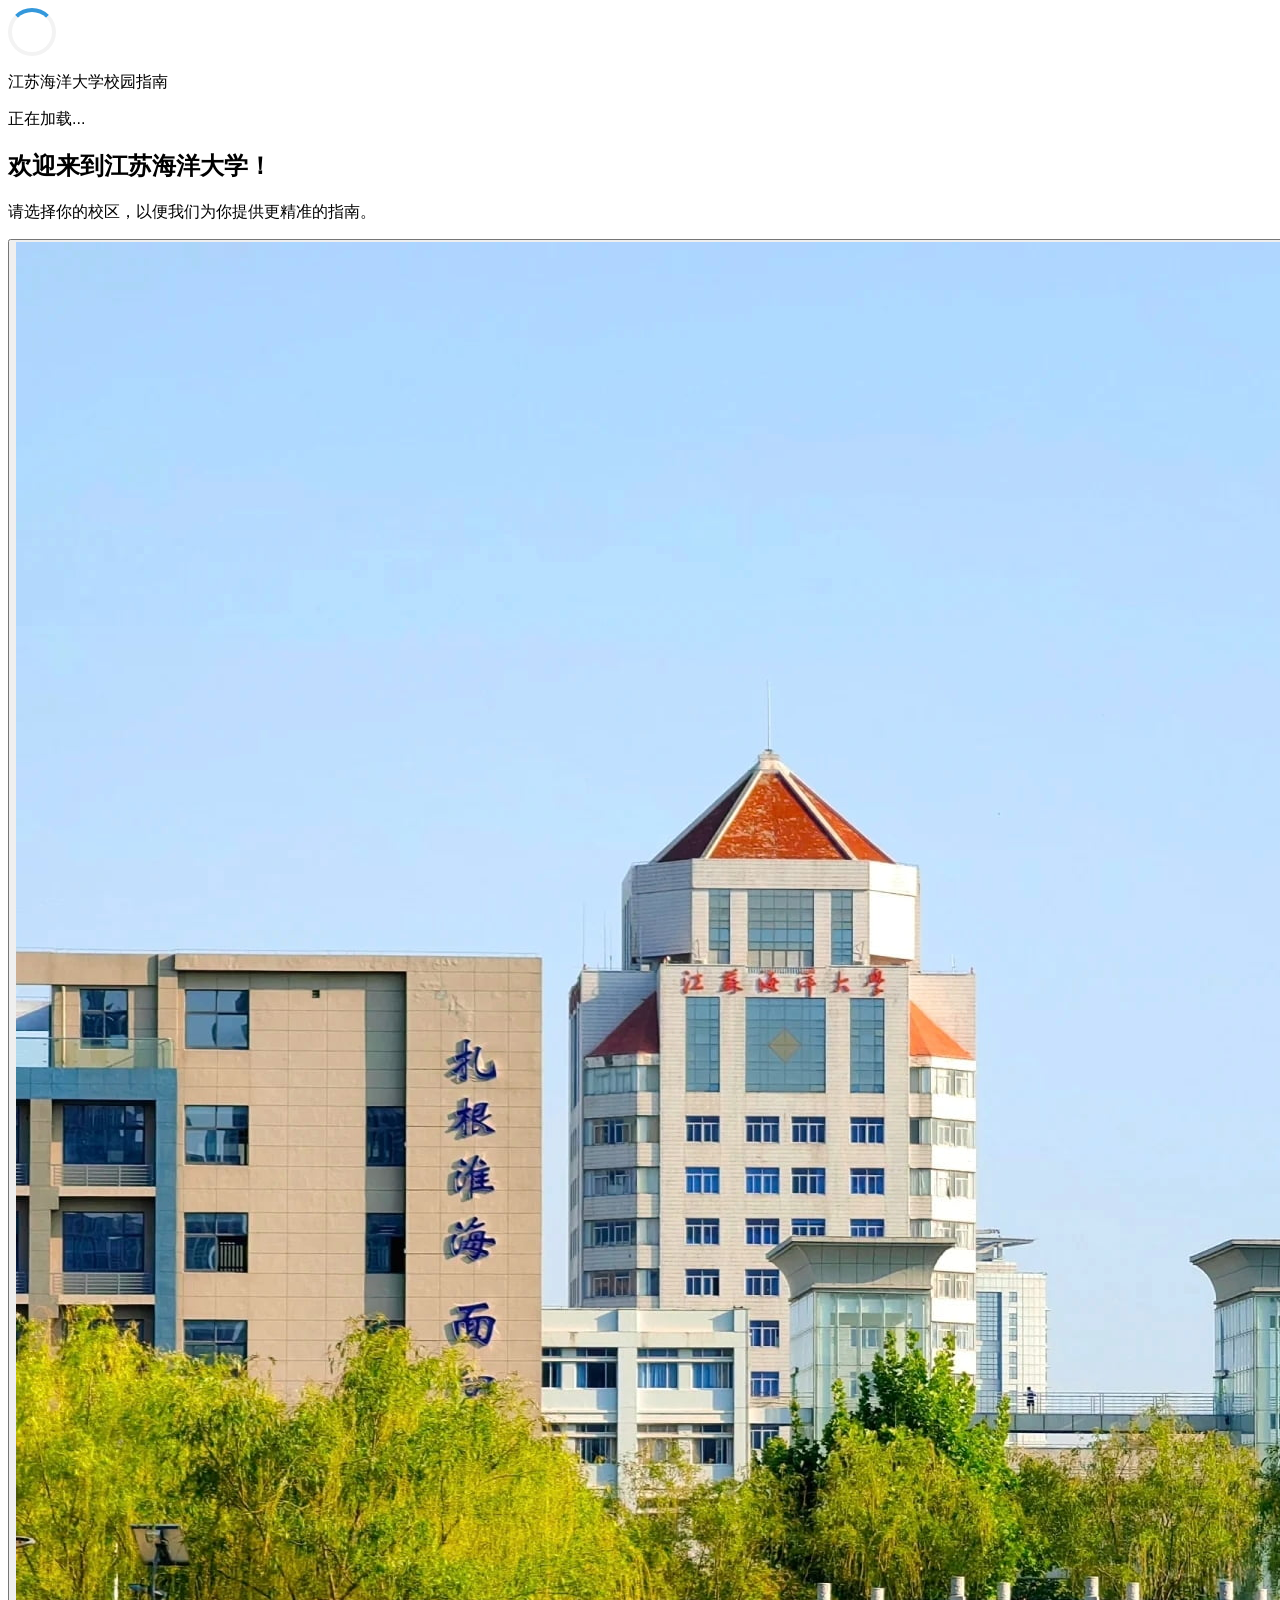
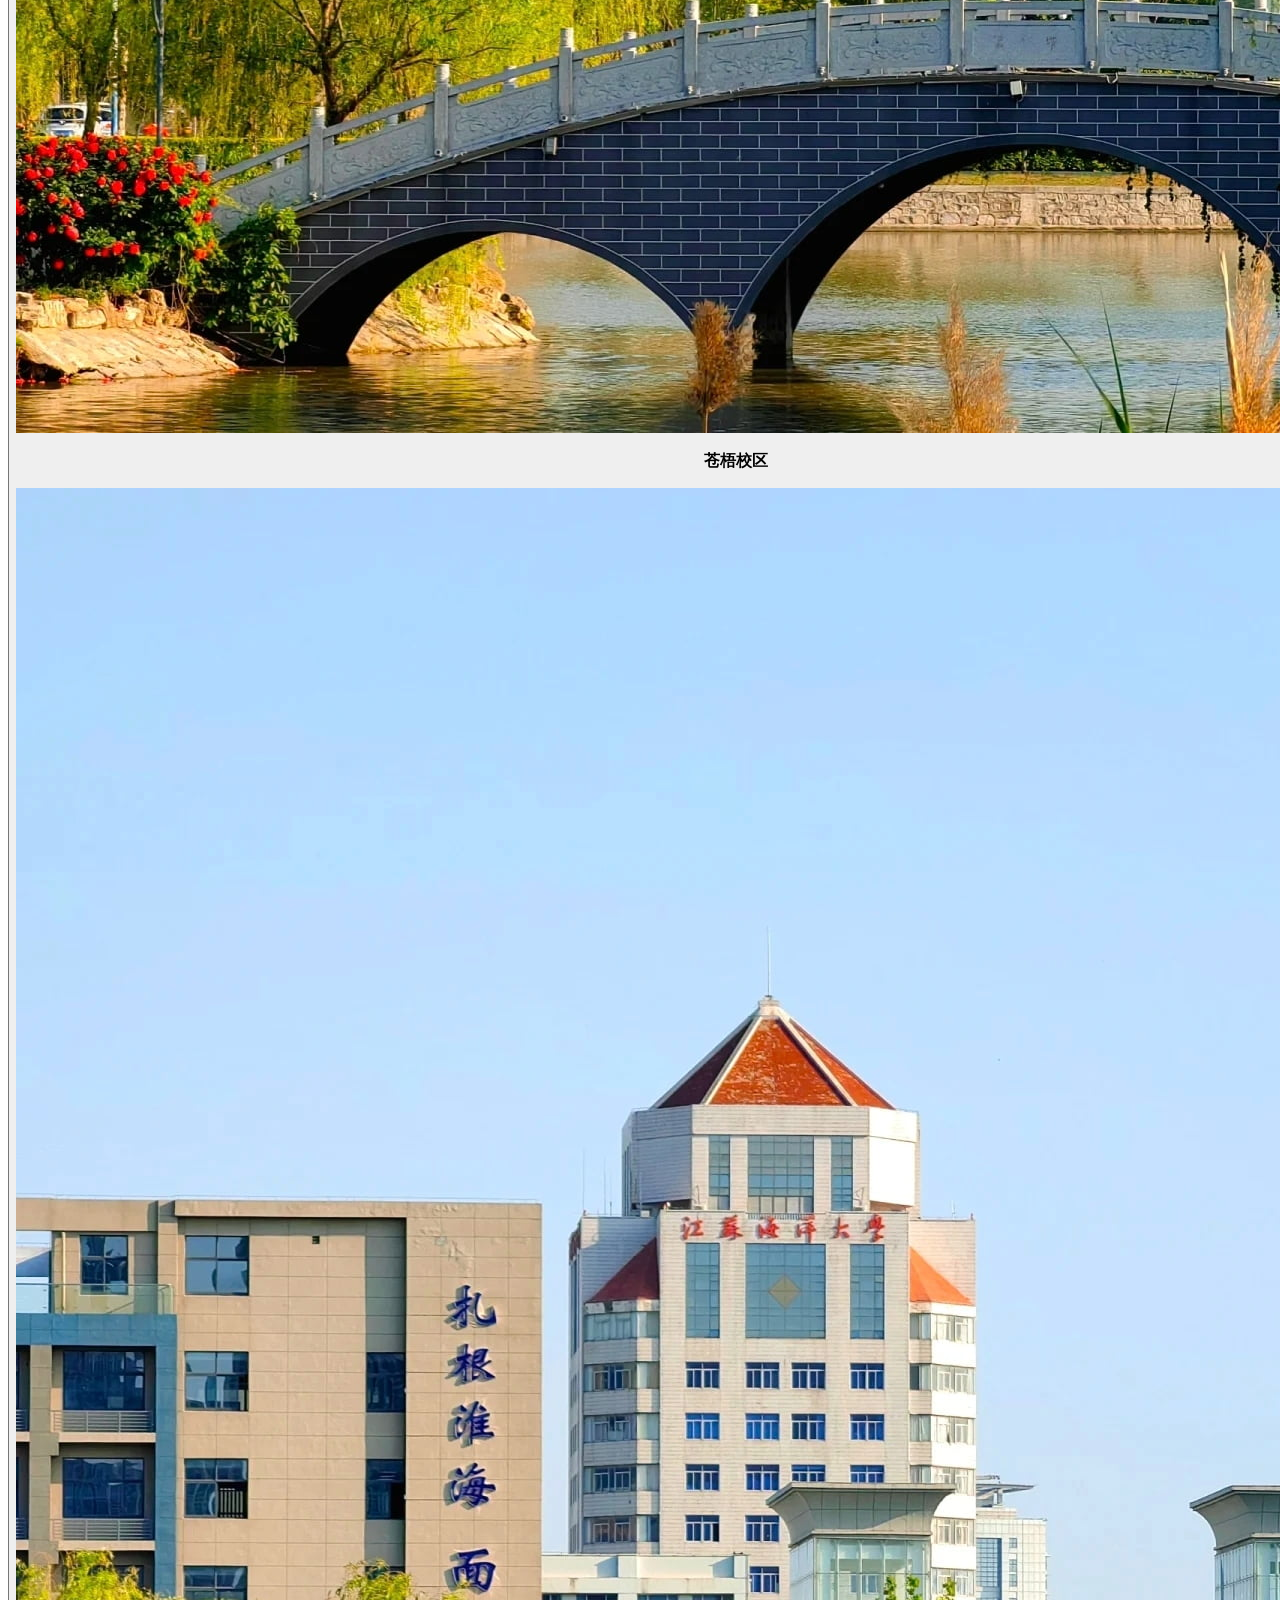
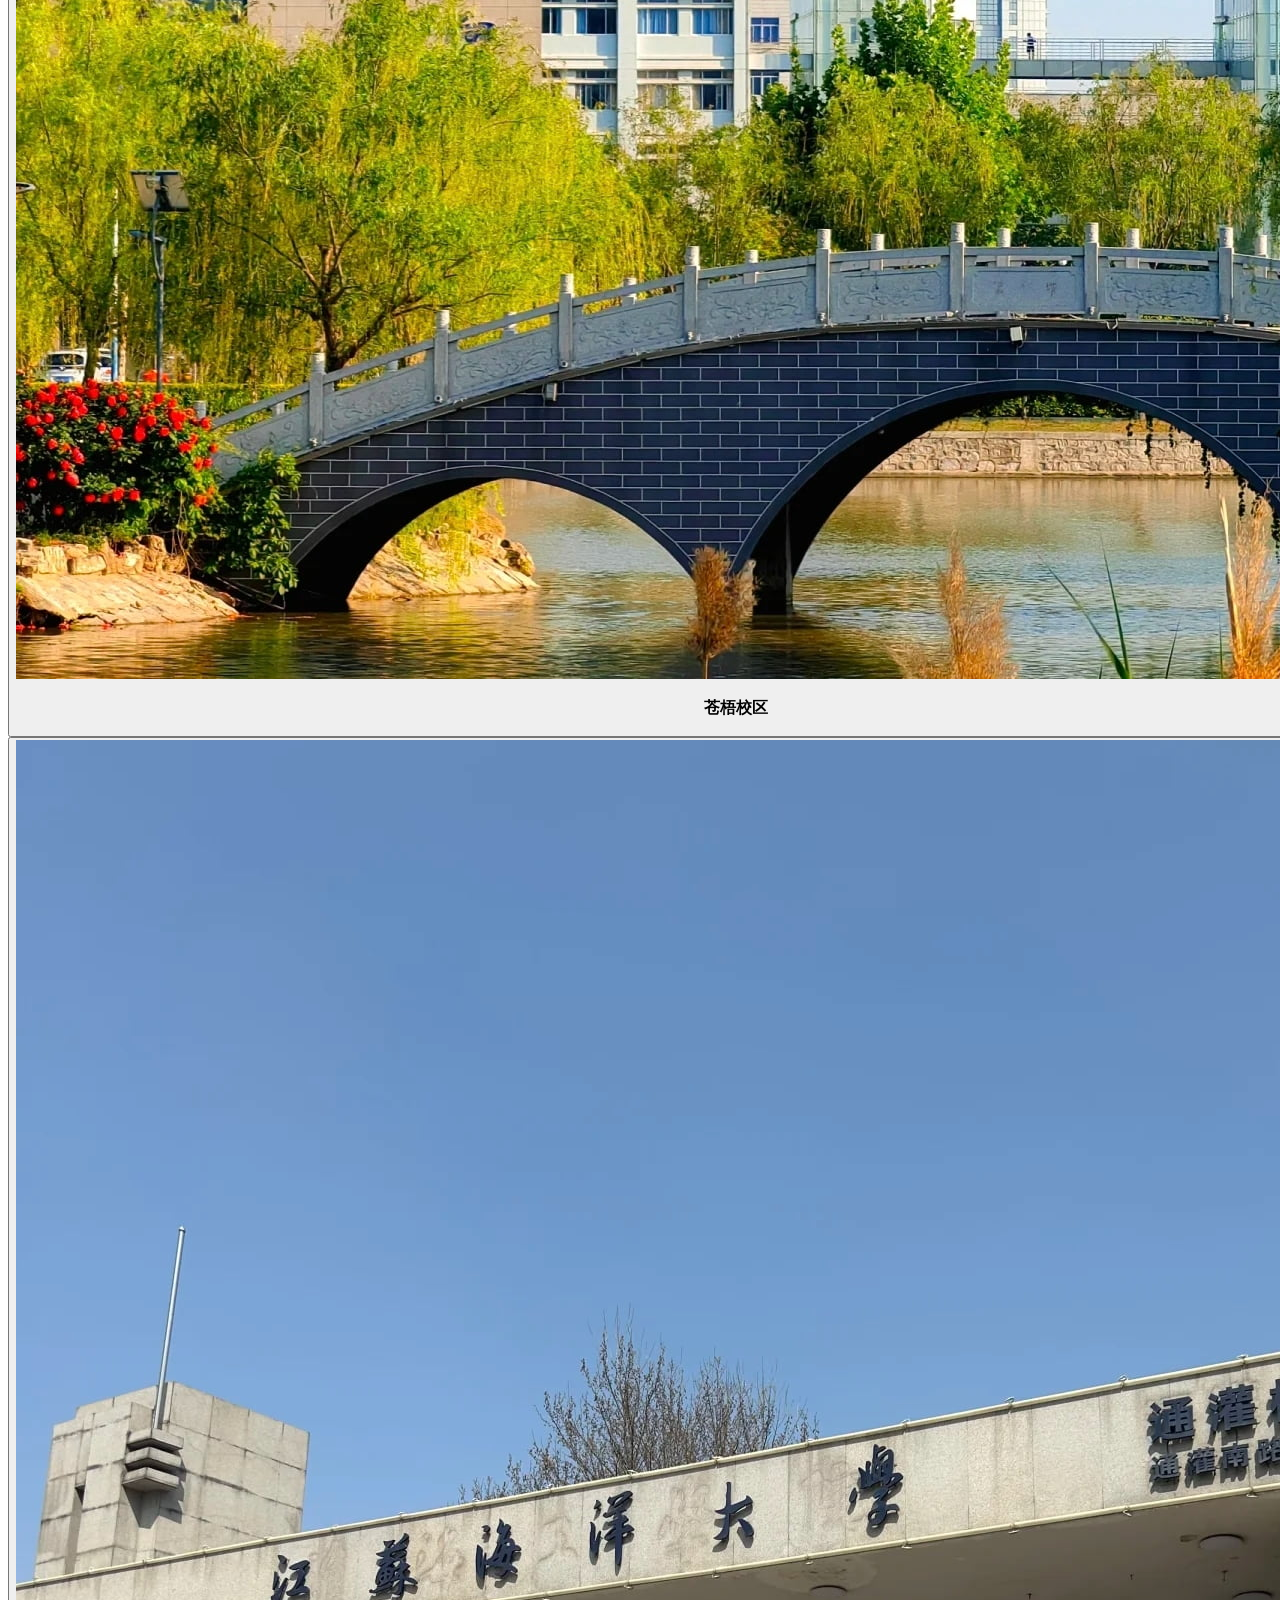
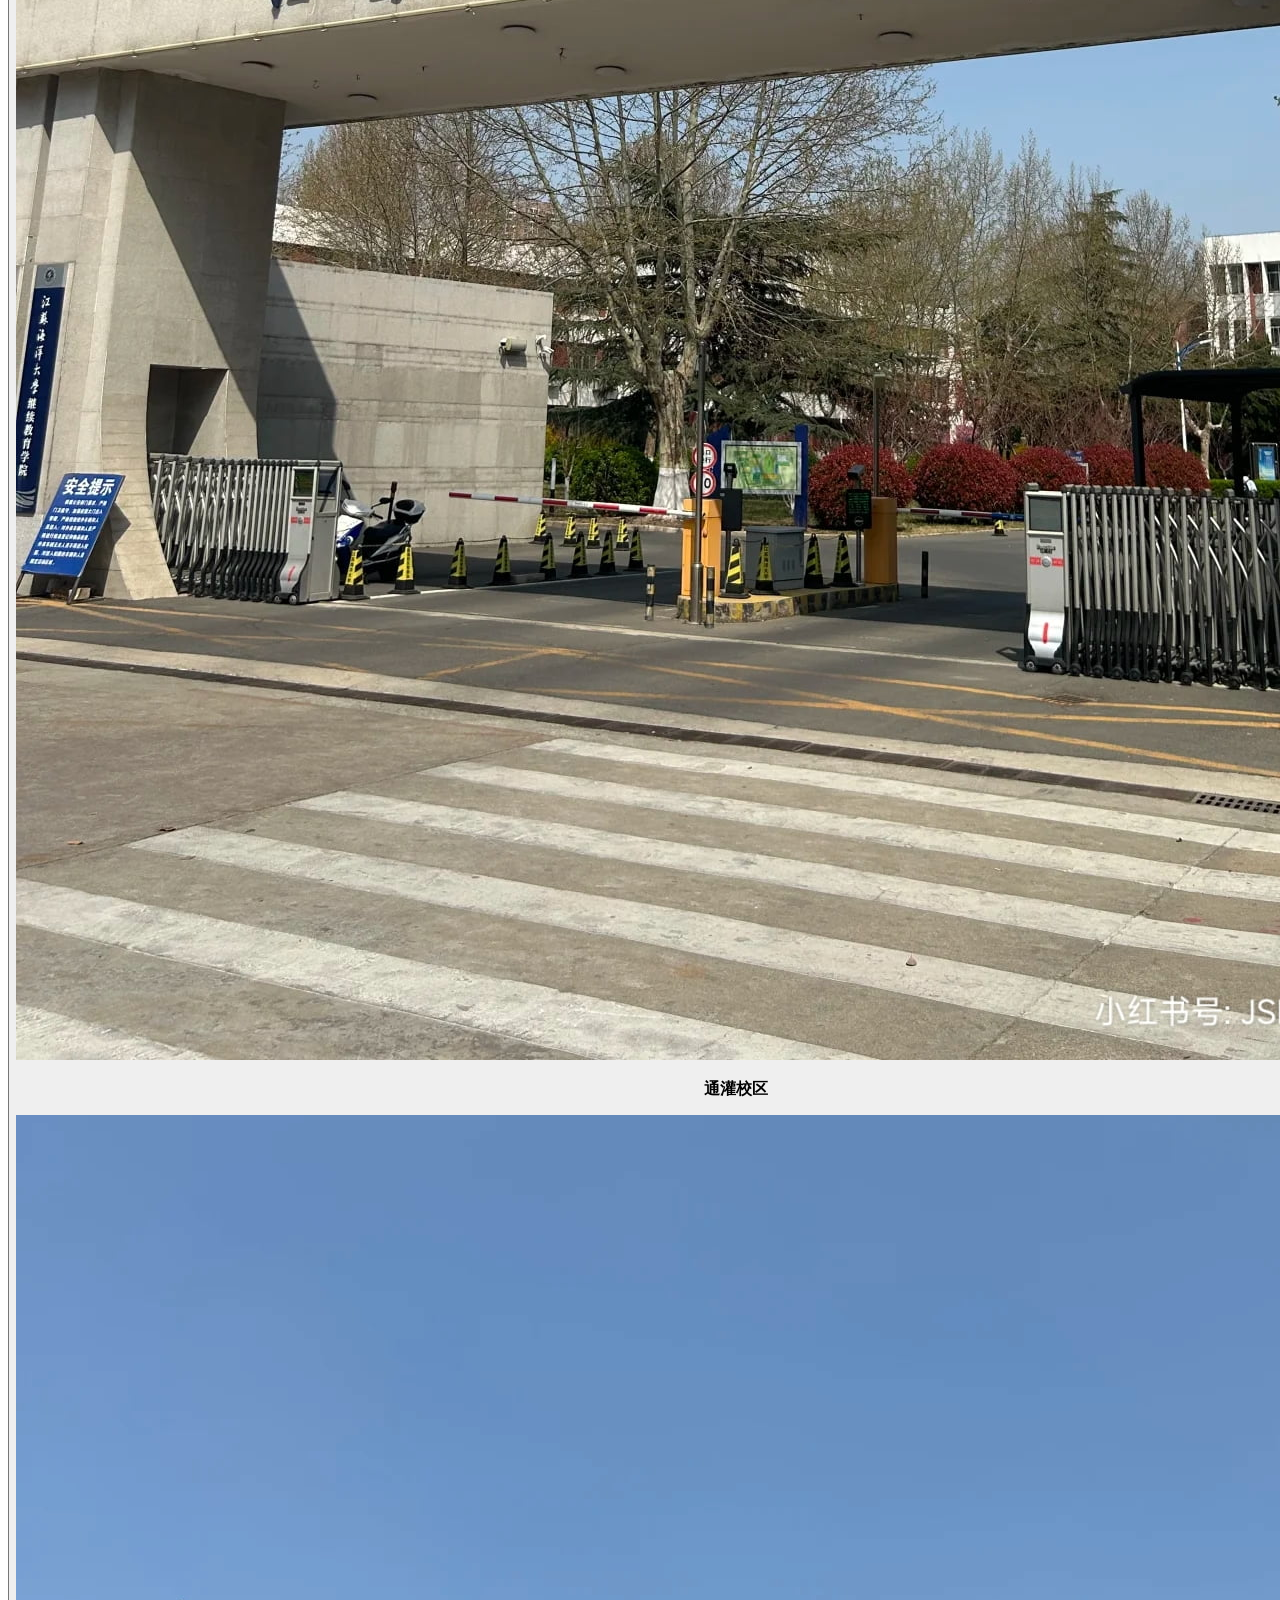
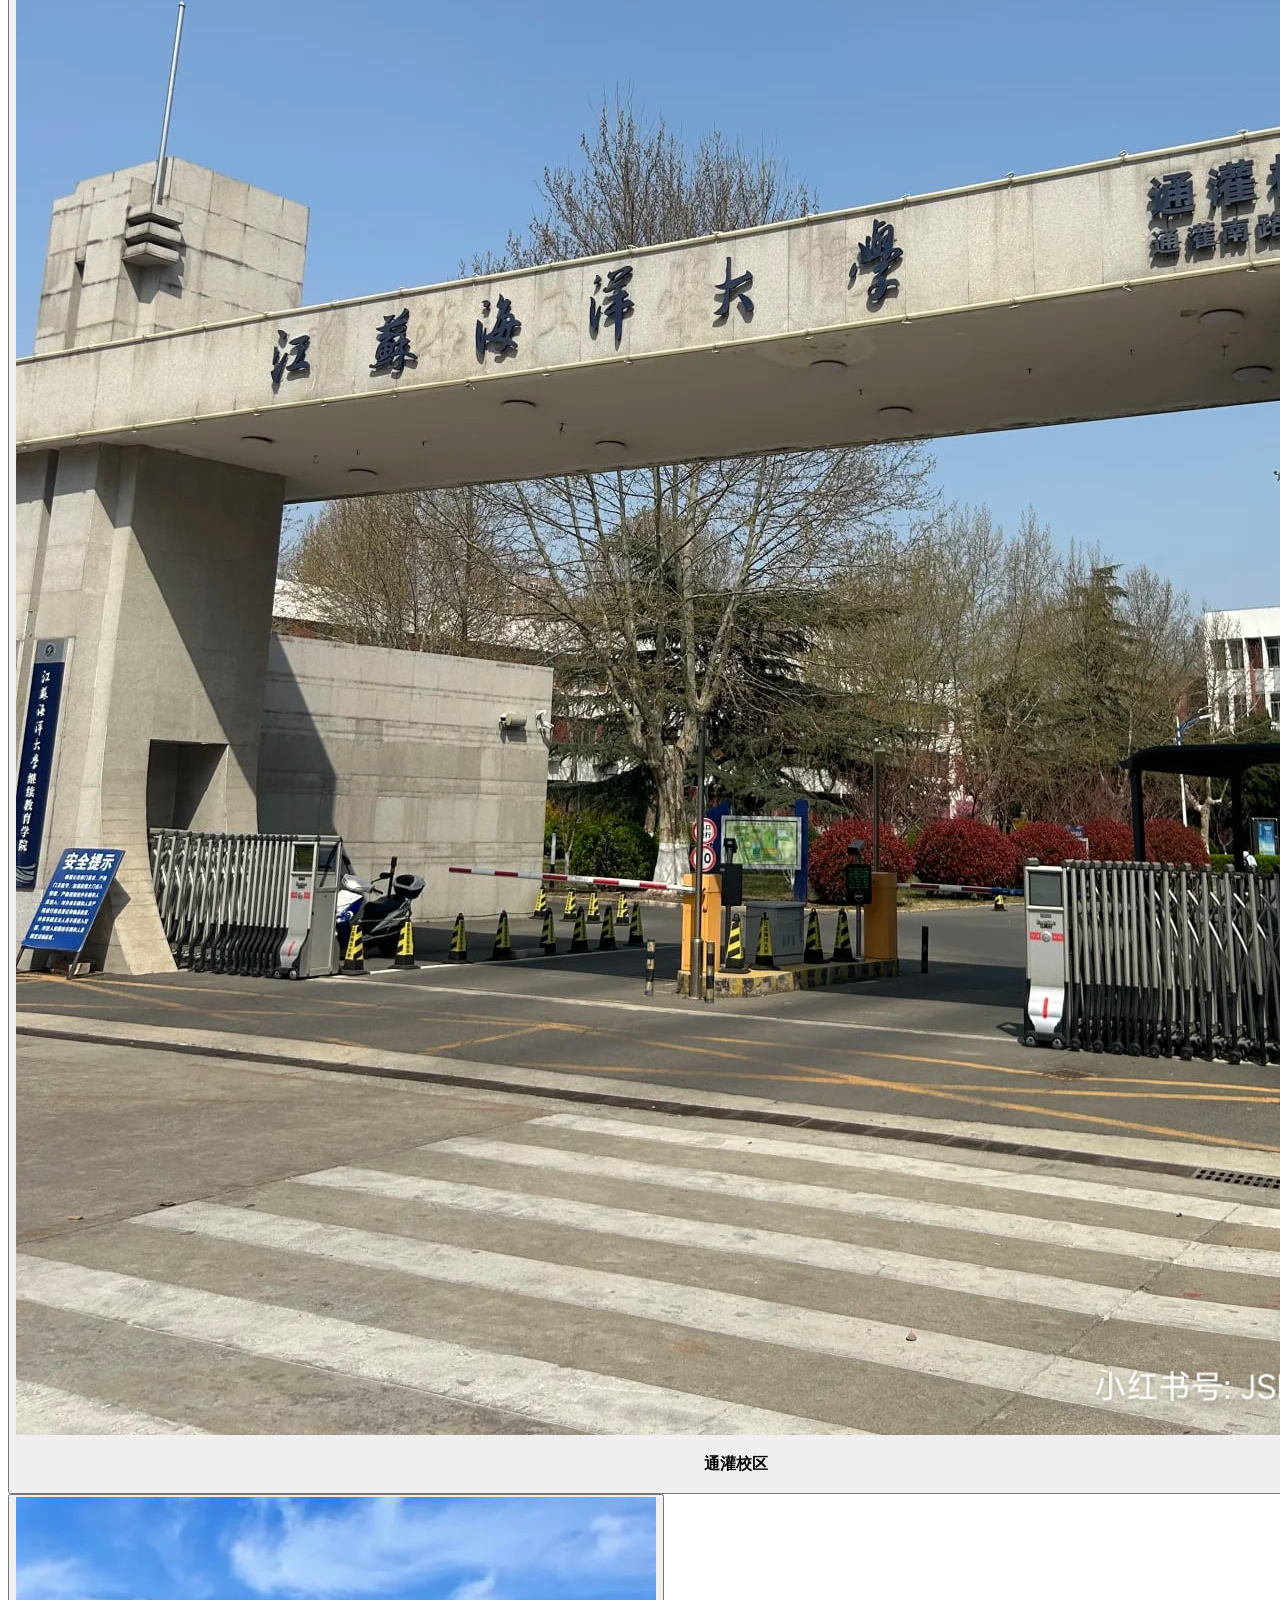
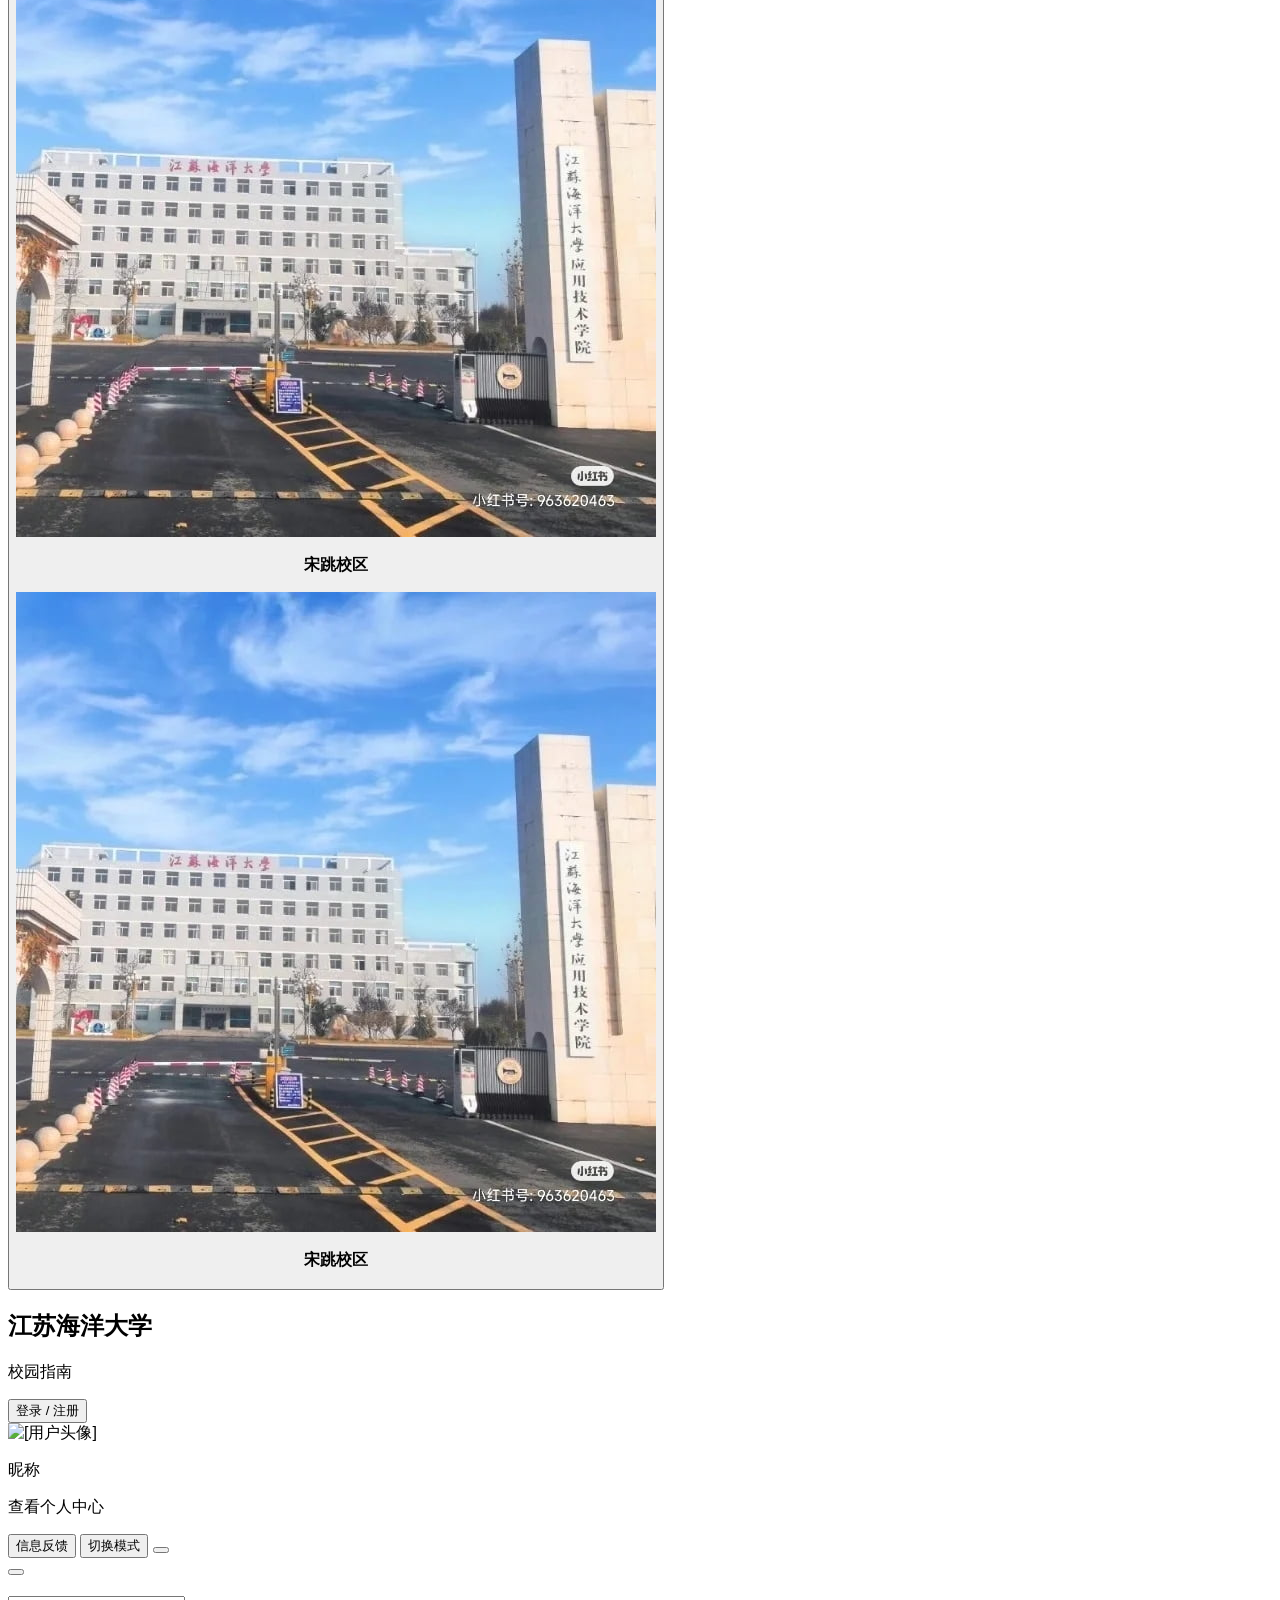
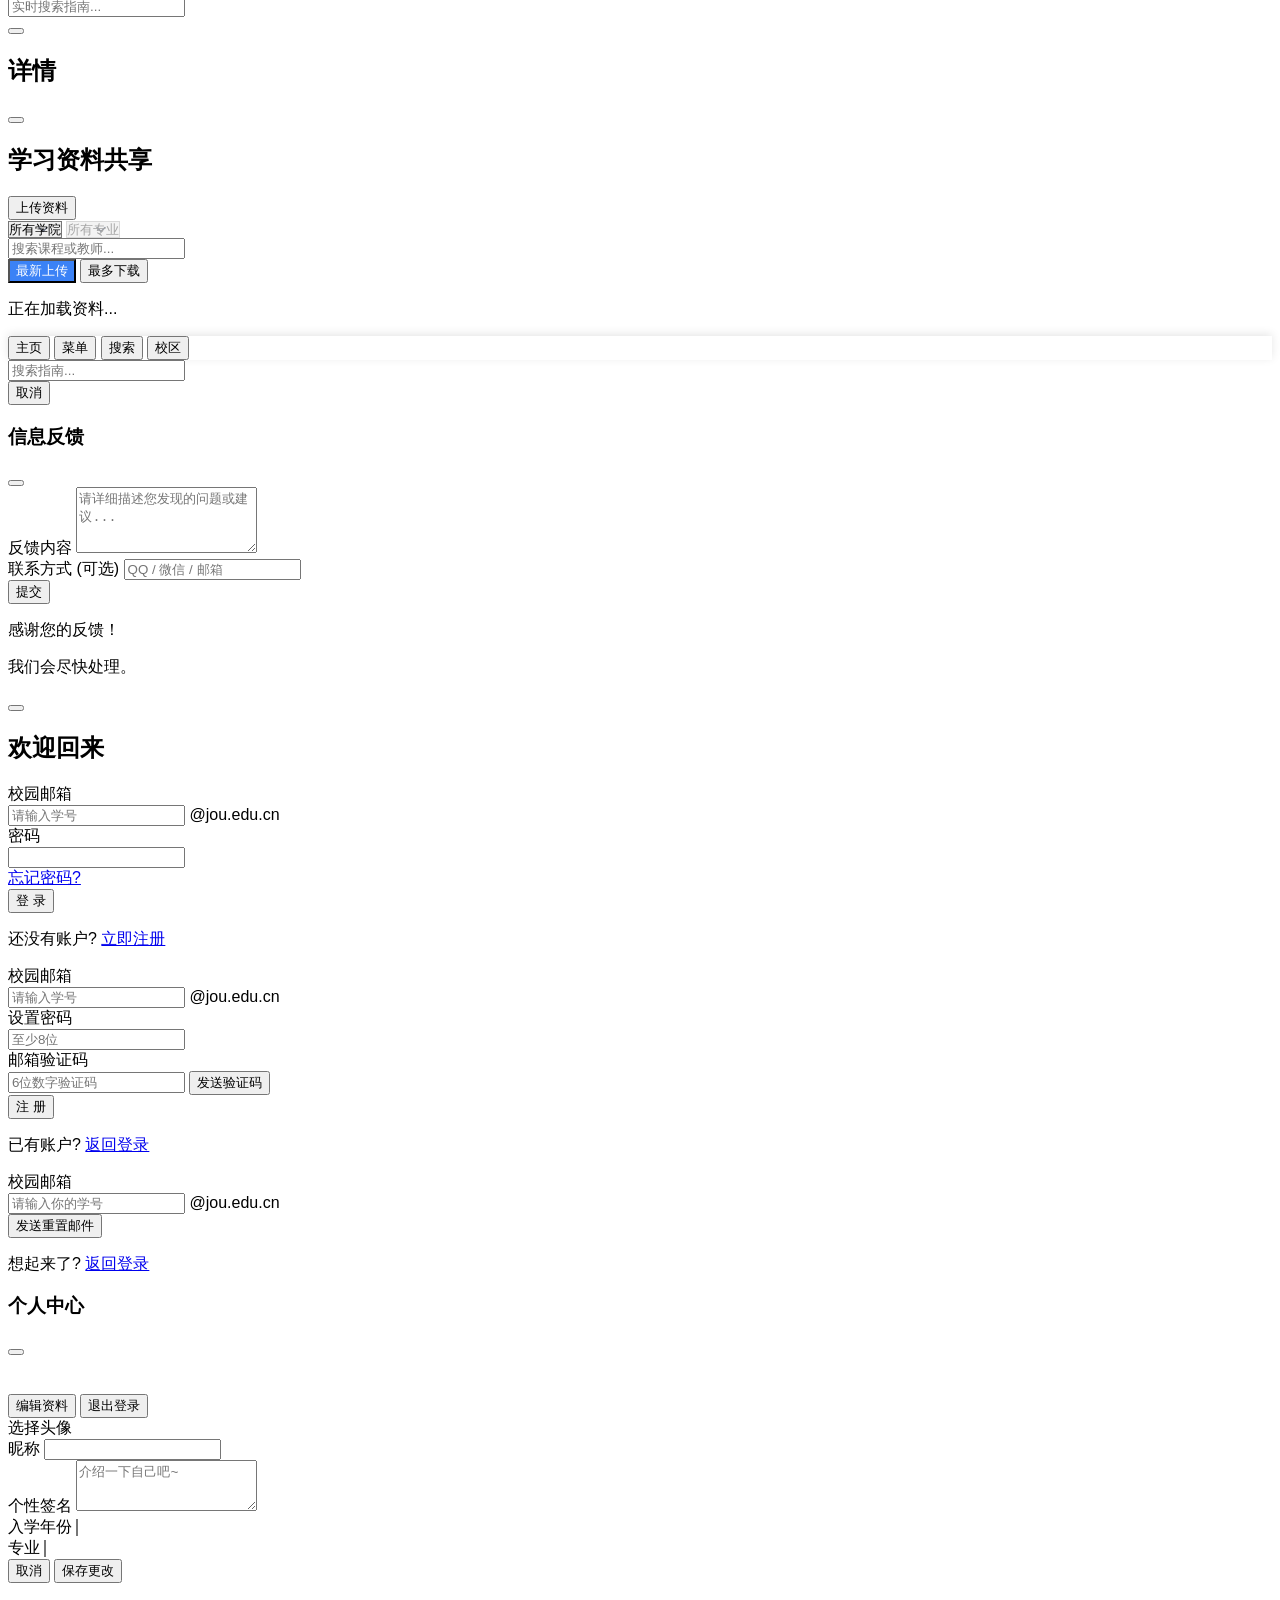
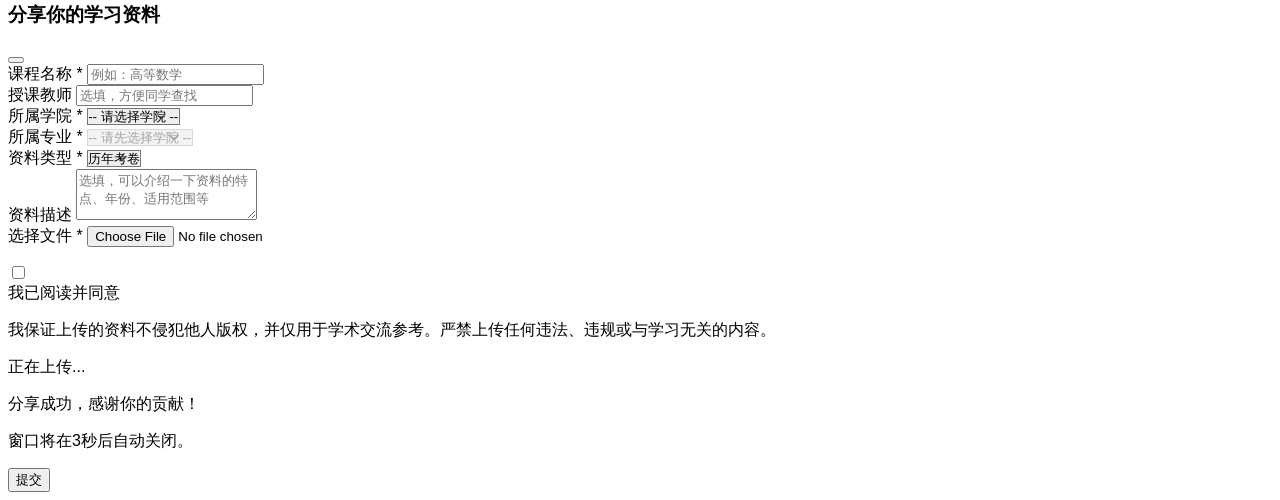
==== index.html @ 3ffebadd "【功能增加】可以根据学院和专业，最新上传，最多下载等条件进行筛选，并增加搜索功能" ====
<!DOCTYPE html>
<html lang="zh-CN">

<head>
    <meta charset="UTF-8">
    <meta name="viewport" content="width=device-width, initial-scale=1.0, maximum-scale=1.0, user-scalable=no">
    <title>江苏海洋大学校园指南 (功能更新)</title>
    <!-- 引入Tailwind CSS -->
    <script src="https://cdn.tailwindcss.com"></script>
    <!-- Tailwind CSS 配置 -->
    <script>
        tailwind.config = {
            darkMode: 'class',
        }
    </script>
    <!-- 引入Lucide图标库 -->
    <script src="https://unpkg.com/lucide@latest"></script>
    <!-- 引入Inter字体 -->
    <link rel="preconnect" href="https://rsms.me/">
    <link rel="stylesheet" href="https://rsms.me/inter/inter.css">
    <!-- 引入自定义样式表 -->
    <link rel="stylesheet" href="css/style.css">
    <!-- 新增: 排序按钮激活样式 -->
    <style>
        .sort-btn.active {
            background-color: #3b82f6; /* blue-500 */
            color: white;
        }
        html.dark .sort-btn.active {
             background-color: #2563eb; /* blue-600 */
        }
    </style>
</head>

<body class="bg-gray-50 dark:bg-gray-950">
    <!-- 加载动画 -->
    <div id="loading-overlay"
        class="fixed inset-0 bg-white dark:bg-gray-950 z-[100] flex flex-col items-center justify-center transition-opacity duration-500">
        <div class="loader"></div>
        <p class="mt-4 text-lg font-semibold text-gray-700 dark:text-gray-300">江苏海洋大学校园指南</p>
        <p class="text-sm text-gray-500">正在加载...</p>
    </div>

    <!-- 校区选择器模态窗口 -->
    <div id="campus-selector-modal"
        class="fixed inset-0 bg-gray-900 bg-opacity-75 flex items-center justify-center z-[100] p-4 hidden">
        <div class="bg-white dark:bg-gray-900 rounded-2xl shadow-2xl w-full max-w-3xl transform transition-all scale-95 opacity-0 flex flex-col max-h-full"
            id="campus-selector-dialog">
            <div class="p-6 md:p-8 text-center flex-shrink-0">
                <h2 class="text-2xl md:text-3xl font-bold text-gray-800 dark:text-gray-100 mb-2">欢迎来到江苏海洋大学！</h2>
                <p class="text-gray-600 dark:text-gray-400">请选择你的校区，以便我们为你提供更精准的指南。</p>
            </div>
            <div class="overflow-y-auto px-6 md:px-8 pb-6 md:pb-8">
                <div class="space-y-4 md:space-y-0 md:grid md:grid-cols-3 md:gap-6">
                    <!-- 苍梧校区卡片 -->
                    <button data-campus="cangwu"
                        class="campus-select-btn w-full text-left rounded-xl shadow-lg group transform hover:scale-105 transition-transform duration-300 overflow-hidden bg-gray-100 dark:bg-gray-800">
                        <div class="md:hidden flex items-center p-2">
                            <div class="w-24 h-16 rounded-lg bg-gray-200 dark:bg-gray-700 flex-shrink-0">
                                <img src="images/苍梧校区.jpg?nf_resize=fit&w=200" alt="[苍梧校区的图片]"
                                    class="w-full h-full object-contain">
                            </div>
                            <div class="ml-4">
                                <h3 class="text-gray-800 dark:text-gray-100 text-lg font-bold">苍梧校区</h3>
                            </div>
                        </div>
                        <div class="hidden md:block relative h-56">
                            <img src="images/苍梧校区.jpg?nf_resize=fit&w=800&fm=webp" alt="[苍梧校区的图片]"
                                class="absolute inset-0 w-full h-full object-cover transition-transform duration-300 group-hover:scale-110">
                            <div class="absolute inset-0 bg-gradient-to-t from-black/60 to-transparent"></div>
                            <div class="absolute bottom-0 left-0 p-4">
                                <h3 class="text-white text-2xl font-bold drop-shadow-lg">苍梧校区</h3>
                            </div>
                        </div>
                    </button>
                    <!-- 通灌校区卡片 -->
                    <button data-campus="tongguan"
                        class="campus-select-btn w-full text-left rounded-xl shadow-lg group transform hover:scale-105 transition-transform duration-300 overflow-hidden bg-gray-100 dark:bg-gray-800">
                        <div class="flex items-center p-2 md:hidden">
                            <div class="w-24 h-16 rounded-lg bg-gray-200 dark:bg-gray-700 flex-shrink-0">
                                <img src="images/通灌校区.jpg?nf_resize=fit&w=200" alt="[通灌校区的图片]"
                                    class="w-full h-full object-contain">
                            </div>
                            <div class="ml-4">
                                <h3 class="text-gray-800 dark:text-gray-100 text-lg font-bold">通灌校区</h3>
                            </div>
                        </div>
                        <div class="hidden md:block relative h-56">
                            <img src="images/通灌校区.jpg?nf_resize=fit&w=800&fm=webp" alt="[通灌校区的图片]"
                                class="absolute inset-0 w-full h-full object-cover transition-transform duration-300 group-hover:scale-110">
                            <div class="absolute inset-0 bg-gradient-to-t from-black/60 to-transparent"></div>
                            <div class="absolute bottom-0 left-0 p-4">
                                <h3 class="text-white text-2xl font-bold drop-shadow-lg">通灌校区</h3>
                            </div>
                        </div>
                    </button>
                    <!-- 宋跳校区卡片 -->
                    <button data-campus="songtiao"
                        class="campus-select-btn w-full text-left rounded-xl shadow-lg group transform hover:scale-105 transition-transform duration-300 overflow-hidden bg-gray-100 dark:bg-gray-800">
                        <div class="flex items-center p-2 md:hidden">
                            <div class="w-24 h-16 rounded-lg bg-gray-200 dark:bg-gray-700 flex-shrink-0">
                                <img src="images/宋跳校区.jpg?nf_resize=fit&w=200" alt="[宋跳校区的图片]"
                                    class="w-full h-full object-contain">
                            </div>
                            <div class="ml-4">
                                <h3 class="text-gray-800 dark:text-gray-100 text-lg font-bold">宋跳校区</h3>
                            </div>
                        </div>
                        <div class="hidden md:block relative h-56">
                            <img src="images/宋跳校区.jpg?nf_resize=fit&w=800&fm=webp" alt="[宋跳校区的图片]"
                                class="absolute inset-0 w-full h-full object-cover transition-transform duration-300 group-hover:scale-110">
                            <div class="absolute inset-0 bg-gradient-to-t from-black/60 to-transparent"></div>
                            <div class="absolute bottom-0 left-0 p-4">
                                <h3 class="text-white text-2xl font-bold drop-shadow-lg">宋跳校区</h3>
                            </div>
                        </div>
                    </button>
                </div>
            </div>
        </div>
    </div>

    <!-- 主视图 -->
    <div id="main-view" class="flex h-screen relative">
        <!-- 移动端遮罩层 -->
        <div id="sidebar-overlay" class="fixed inset-0 bg-black bg-opacity-50 z-40 hidden md:hidden"></div>

        <!-- 侧边栏导航 -->
        <aside id="sidebar"
            class="w-72 bg-blue-900 dark:bg-gray-900 text-white p-5 overflow-y-auto transition-transform transform -translate-x-full md:translate-x-0 fixed md:relative h-full z-50 shadow-lg flex flex-col">
            <div class="text-center mb-10">
                <h1 class="text-3xl font-bold tracking-wider">江苏海洋大学</h1>
                <p class="text-sm text-blue-200 dark:text-gray-400 mt-1">校园指南</p>
            </div>
            <nav id="nav-menu" class="flex-grow"></nav>
            <!-- 底部工具栏 -->
            <div class="mt-auto pt-4 border-t border-blue-800 dark:border-gray-700 space-y-2">
                <!-- 登录/用户状态 -->
                <div id="auth-container">
                    <!-- 未登录状态 -->
                    <button id="login-prompt-btn"
                        class="w-full flex items-center justify-center px-4 py-3 text-sm text-blue-200 dark:text-gray-300 rounded-md hover:bg-blue-800 dark:hover:bg-gray-700 transition-colors">
                        <i data-lucide="user-circle" class="w-5 h-5 mr-3"></i>
                        <span>登录 / 注册</span>
                    </button>
                    <!-- 已登录状态 -->
                    <div id="user-profile-btn"
                        class="hidden w-full p-2 rounded-lg hover:bg-blue-800 dark:hover:bg-gray-700 transition-colors cursor-pointer">
                        <div class="flex items-center">
                            <img id="sidebar-avatar" src="" alt="[用户头像]"
                                class="w-10 h-10 rounded-full bg-blue-700 object-cover border-2 border-blue-400">
                            <div class="ml-3 text-left">
                                <p class="font-semibold text-base text-white truncate" id="sidebar-nickname">昵称</p>
                                <p class="text-xs text-blue-200 dark:text-gray-400">查看个人中心</p>
                            </div>
                        </div>
                    </div>
                </div>
                <button id="feedback-btn"
                    class="w-full flex items-center justify-center px-4 py-2 text-sm text-blue-200 dark:text-gray-300 rounded-md hover:bg-blue-800 dark:hover:bg-gray-700 transition-colors">
                    <i data-lucide="message-square-plus" class="w-4 h-4 mr-2"></i>
                    <span>信息反馈</span>
                </button>
                <button id="theme-toggle-btn"
                    class="w-full flex items-center justify-center px-4 py-2 text-sm text-blue-200 dark:text-gray-300 rounded-md hover:bg-blue-800 dark:hover:bg-gray-700 transition-colors">
                    <span id="theme-icon-sun" class="mr-2">
                        <i data-lucide="sun" class="w-4 h-4"></i>
                    </span>
                    <span id="theme-icon-moon" class="mr-2 hidden">
                        <i data-lucide="moon" class="w-4 h-4"></i>
                    </span>
                    <span id="theme-text">切换模式</span>
                </button>
                <button id="change-campus-btn"
                    class="w-full flex items-center justify-center px-4 py-2 text-sm text-blue-200 dark:text-gray-300 rounded-md hover:bg-blue-800 dark:hover:bg-gray-700 transition-colors">
                    <i data-lucide="map-pin" class="w-4 h-4 mr-2"></i>
                    <span id="current-campus-display"></span>
                </button>
            </div>
        </aside>

        <!-- 主内容区域 -->
        <main class="flex-1 flex flex-col overflow-hidden">
            <header
                class="bg-white dark:bg-gray-900 dark:border-b dark:border-gray-800 shadow-md p-3 flex justify-between items-center z-10 space-x-4 flex-shrink-0">
                <button id="menu-toggle" class="md:hidden text-gray-700 dark:text-gray-300 flex-shrink-0"><i
                        data-lucide="menu"></i></button>
                <div class="flex items-center min-w-0">
                    <h2 id="content-title"
                        class="text-xl font-semibold text-gray-800 dark:text-gray-100 truncate hidden sm:block">
                    </h2>
                </div>
                <!-- 桌面端搜索栏 -->
                <div class="relative w-full max-w-xs ml-auto hidden md:block">
                    <form id="search-form" class="w-full">
                        <input type="search" id="search-input" placeholder="实时搜索指南..."
                            class="w-full pl-10 pr-4 py-2 rounded-full border bg-gray-100 dark:bg-gray-800 dark:text-gray-200 dark:border-gray-700 focus:bg-white dark:focus:bg-gray-700 focus:outline-none focus:ring-2 focus:ring-blue-500 transition-colors">
                        <i data-lucide="search"
                            class="absolute left-3 top-1/2 -translate-y-1/2 w-5 h-5 text-gray-400"></i>
                    </form>
                    <div id="live-search-results"
                        class="absolute left-0 right-0 mt-2 bg-white dark:bg-gray-800 rounded-lg shadow-xl border border-gray-200 dark:border-gray-700 hidden">
                        <!-- 实时搜索结果将动态插入这里 -->
                    </div>
                </div>
                <a href="#" id="home-button-top"
                    class="text-gray-600 dark:text-gray-400 hover:text-blue-700 dark:hover:text-blue-400 transition-colors flex-shrink-0"><i
                        data-lucide="home" class="w-5 h-5"></i></a>
            </header>
            <div id="content-area"
                class="flex-1 px-4 md:px-8 overflow-y-auto bg-gray-50 dark:bg-gray-950 pb-16 md:pb-0">
                <!-- 内容将通过JS动态加载到这里 -->
            </div>
        </main>
    </div>

    <!-- 详情视图 -->
    <div id="detail-view"
        class="fixed inset-0 bg-gray-50 dark:bg-gray-950 z-40 flex-col transform translate-x-full hidden">
        <header
            class="bg-white dark:bg-gray-900 dark:border-b dark:border-gray-800 shadow-md p-4 flex items-center z-10 flex-shrink-0">
            <button id="back-to-main-btn"
                class="text-gray-600 dark:text-gray-300 hover:text-blue-700 dark:hover:text-blue-400 transition-colors">
                <i data-lucide="chevron-left" class="w-6 h-6"></i>
            </button>
            <h2 id="detail-title" class="text-xl font-semibold text-gray-800 dark:text-gray-100 truncate ml-4">详情</h2>
        </header>
        <div id="detail-content" class="flex-1 p-4 md:p-8 overflow-y-auto">
            <!-- 详细内容将加载到这里 -->
        </div>
    </div>

    <!-- =================================================================================== -->
    <!-- ===================== 学习资料共享中心视图 (Materials View) ===================== -->
    <!-- =================================================================================== -->
    <div id="materials-view" class="fixed inset-0 bg-gray-50 dark:bg-gray-950 z-30 flex-col hidden">
        <!-- 资料共享视图的头部 -->
        <header
            class="bg-white dark:bg-gray-900 dark:border-b dark:border-gray-800 shadow-md p-3 flex justify-between items-center z-10 flex-shrink-0">
            <!-- 返回主视图的按钮 -->
            <button id="back-to-main-from-materials-btn"
                class="text-gray-600 dark:text-gray-300 hover:text-blue-700 dark:hover:text-blue-400 transition-colors">
                <i data-lucide="arrow-left" class="w-6 h-6"></i>
            </button>
            <!-- 视图标题 -->
            <h2 class="text-xl font-semibold text-gray-800 dark:text-gray-100">学习资料共享</h2>
            <!-- 上传按钮 -->
            <button id="upload-material-prompt-btn"
                class="bg-blue-600 text-white font-semibold py-2 px-4 rounded-lg hover:bg-blue-700 focus:outline-none focus:ring-2 focus:ring-offset-2 focus:ring-blue-500 transition-colors flex items-center">
                <i data-lucide="upload-cloud" class="w-5 h-5 mr-2"></i>
                <span>上传资料</span>
            </button>
        </header>

        <!-- ===================== 新增: 筛选与搜索栏 ===================== -->
        <div id="materials-filter-bar" class="p-4 bg-white dark:bg-gray-900 border-b dark:border-gray-800 flex-shrink-0">
            <div class="grid grid-cols-1 md:grid-cols-3 gap-4">
                <!-- 学院和专业筛选 -->
                <div class="grid grid-cols-2 gap-2">
                    <select id="materials-college-filter" class="custom-select w-full p-2 border rounded-md bg-gray-50 dark:bg-gray-800 dark:text-gray-200 dark:border-gray-700 focus:ring-2 focus:ring-blue-500 focus:outline-none">
                        <option value="">所有学院</option>
                    </select>
                    <select id="materials-major-filter" class="custom-select w-full p-2 border rounded-md bg-gray-50 dark:bg-gray-800 dark:text-gray-200 dark:border-gray-700 focus:ring-2 focus:ring-blue-500 focus:outline-none" disabled>
                        <option value="">所有专业</option>
                    </select>
                </div>
                <!-- 关键词搜索 -->
                <div class="relative">
                     <i data-lucide="search" class="absolute left-3 top-1/2 -translate-y-1/2 w-5 h-5 text-gray-400"></i>
                    <input type="search" id="materials-search-input" placeholder="搜索课程或教师..." class="w-full pl-10 pr-4 py-2 rounded-md border bg-gray-50 dark:bg-gray-800 dark:text-gray-200 dark:border-gray-700 focus:ring-2 focus:ring-blue-500 focus:outline-none">
                </div>
                <!-- 排序方式 -->
                <div id="materials-sort-buttons" class="flex items-center justify-center md:justify-end space-x-2 bg-gray-100 dark:bg-gray-800 p-1 rounded-lg">
                    <button data-sort="createdAt" class="sort-btn active flex-1 text-sm font-semibold px-3 py-1 rounded-md transition-colors">最新上传</button>
                    <button data-sort="downloadCount" class="sort-btn flex-1 text-sm font-semibold px-3 py-1 rounded-md transition-colors">最多下载</button>
                </div>
            </div>
        </div>
        <!-- ===================== 新增结束 ===================== -->

        <!-- 资料共享视图的内容区 -->
        <div id="materials-content" class="flex-1 p-4 md:p-8 overflow-y-auto">
            <!-- 资料卡片将通过JS动态加载到这里 -->
            <p class="text-center text-gray-500">正在加载资料...</p>
        </div>
    </div>


    <!-- 移动端底部导航栏 -->
    <footer id="bottom-nav"
        class="fixed bottom-0 left-0 right-0 h-16 bg-white dark:bg-gray-900 border-t border-gray-200 dark:border-gray-700 flex justify-around items-center z-30 md:hidden">
        <button id="bottom-nav-home"
            class="nav-btn flex flex-col items-center text-gray-600 dark:text-gray-400 transition-colors">
            <i data-lucide="home" class="w-6 h-6"></i>
            <span class="text-xs mt-1">主页</span>
        </button>
        <button id="bottom-nav-menu"
            class="nav-btn flex flex-col items-center text-gray-600 dark:text-gray-400 transition-colors">
            <i data-lucide="menu" class="w-6 h-6"></i>
            <span class="text-xs mt-1">菜单</span>
        </button>
        <button id="bottom-nav-search"
            class="nav-btn flex flex-col items-center text-gray-600 dark:text-gray-400 transition-colors">
            <i data-lucide="search" class="w-6 h-6"></i>
            <span class="text-xs mt-1">搜索</span>
        </button>
        <button id="bottom-nav-campus"
            class="nav-btn flex flex-col items-center text-gray-600 dark:text-gray-400 transition-colors">
            <i data-lucide="map-pin" class="w-6 h-6"></i>
            <span class="text-xs mt-1">校区</span>
        </button>
    </footer>

    <!-- 移动端搜索遮罩层 -->
    <div id="mobile-search-overlay"
        class="fixed inset-0 bg-gray-50 dark:bg-gray-950 z-[100] flex-col hidden transform translate-y-full">
        <header class="p-4 flex items-center border-b dark:border-gray-800 flex-shrink-0">
            <div class="relative flex-1">
                <i data-lucide="search" class="absolute left-3 top-1/2 -translate-y-1/2 w-5 h-5 text-gray-400"></i>
                <input type="search" id="mobile-search-input" placeholder="搜索指南..."
                    class="w-full pl-10 pr-4 py-2 rounded-full border bg-gray-100 dark:bg-gray-800 dark:text-gray-200 dark:border-gray-700 focus:outline-none focus:ring-2 focus:ring-blue-500">
            </div>
            <button id="close-mobile-search-btn" class="ml-4 text-blue-600 dark:text-blue-400 font-semibold">取消</button>
        </header>
        <div id="mobile-search-results-container" class="flex-1 p-4 overflow-y-auto">
            <!-- 移动端搜索结果将加载到这里 -->
        </div>
    </div>


    <!-- 反馈模态窗口 -->
    <div id="feedback-modal"
        class="fixed inset-0 bg-black bg-opacity-60 z-[100] flex items-center justify-center p-4 hidden">
        <div id="feedback-dialog"
            class="bg-white dark:bg-gray-800 rounded-lg shadow-xl w-full max-w-md p-6 transform transition-all scale-95 opacity-0">
            <div class="flex justify-between items-center mb-4">
                <h3 class="text-xl font-semibold text-gray-800 dark:text-gray-100">信息反馈</h3>
                <button id="close-feedback-btn" class="text-gray-500 hover:text-gray-800 dark:hover:text-gray-200">
                    <i data-lucide="x" class="w-5 h-5"></i>
                </button>
            </div>
            <form id="feedback-form" name="feedback" >
                <div class="space-y-4">
                    <div>
                        <label for="feedback-content"
                            class="block text-sm font-medium text-gray-700 dark:text-gray-300 mb-1">反馈内容</label>
                        <textarea id="feedback-content" name="content" rows="4" required
                            class="w-full p-2 border rounded-md bg-gray-50 dark:bg-gray-700 dark:text-gray-200 dark:border-gray-600 focus:ring-2 focus:ring-blue-500 focus:outline-none"
                            placeholder="请详细描述您发现的问题或建议..."></textarea>
                    </div>
                    <div>
                        <label for="feedback-contact"
                            class="block text-sm font-medium text-gray-700 dark:text-gray-300 mb-1">联系方式 (可选)</label>
                        <input type="text" id="feedback-contact" name="contact"
                            class="w-full p-2 border rounded-md bg-gray-50 dark:bg-gray-700 dark:text-gray-200 dark:border-gray-600 focus:ring-2 focus:ring-blue-500 focus:outline-none"
                            placeholder="QQ / 微信 / 邮箱">
                    </div>
                </div>
                <div class="mt-6 text-right">
                    <button type="submit"
                        class="bg-blue-600 text-white font-bold py-2 px-6 rounded-lg hover:bg-blue-700 focus:outline-none focus:ring-2 focus:ring-offset-2 focus:ring-blue-500 transition-colors">提交</button>
                </div>
            </form>
            <div id="feedback-success-msg" class="hidden text-center py-8">
                <i data-lucide="check-circle" class="w-16 h-16 text-green-500 mx-auto mb-4"></i>
                <p class="text-lg font-semibold text-gray-800 dark:text-gray-100">感谢您的反馈！</p>
                <p class="text-sm text-gray-500 dark:text-gray-400">我们会尽快处理。</p>
            </div>
        </div>
    </div>

    <!-- 登录/注册/重置密码 模态窗口 -->
    <div id="auth-modal"
        class="fixed inset-0 bg-gray-900 bg-opacity-75 flex items-center justify-center z-[100] p-4 hidden">
        <div id="auth-dialog"
            class="bg-white dark:bg-gray-900 rounded-2xl shadow-2xl w-full max-w-md transform transition-all scale-95 opacity-0 overflow-hidden">
            <div class="relative">
                <!-- 关闭按钮 -->
                <button id="close-auth-btn"
                    class="absolute top-4 right-4 text-gray-400 hover:text-gray-600 dark:hover:text-gray-200 transition-colors z-10">
                    <i data-lucide="x" class="w-6 h-6"></i>
                </button>

                <!-- 动态标题 -->
                <h2 id="auth-title" class="text-center text-2xl font-bold text-gray-900 dark:text-gray-200 pt-8">欢迎回来
                </h2>

                <!-- 表单容器 -->
                <div class="p-8">
                    <!-- 登录表单 -->
                    <div id="login-form-container">
                        <form id="login-form" class="space-y-6">
                            <div>
                                <label for="login-email-prefix"
                                    class="block text-sm font-medium text-gray-700 dark:text-gray-300">校园邮箱</label>
                                <div class="mt-1 flex">
                                    <input id="login-email-prefix" name="email_prefix" type="text" required
                                        class="w-full px-3 py-2 rounded-l-md border-t border-b border-l bg-gray-50 dark:bg-gray-800 dark:text-gray-200 dark:border-gray-600 focus:bg-white dark:focus:bg-gray-700 focus:outline-none focus:ring-2 focus:ring-indigo-500 z-10"
                                        placeholder="请输入学号">
                                    <span
                                        class="inline-flex items-center px-3 rounded-r-md border border-l-0 border-gray-300 bg-gray-100 text-gray-500 dark:border-gray-600 dark:bg-gray-700 dark:text-gray-400 text-sm">@jou.edu.cn</span>
                                </div>
                            </div>
                            <div>
                                <label for="login-password"
                                    class="block text-sm font-medium text-gray-700 dark:text-gray-300">密码</label>
                                <div class="mt-1 relative">
                                    <i data-lucide="lock"
                                        class="absolute left-3 top-1/2 -translate-y-1/2 w-5 h-5 text-gray-400 pointer-events-none"></i>
                                    <input id="login-password" name="password" type="password"
                                        autocomplete="current-password" required
                                        class="w-full pl-10 pr-4 py-2 rounded-md border bg-gray-50 dark:bg-gray-800 dark:text-gray-200 dark:border-gray-600 focus:bg-white dark:focus:bg-gray-700 focus:outline-none focus:ring-2 focus:ring-indigo-500 transition-colors">
                                </div>
                                <div class="text-right mt-2">
                                    <a href="#" id="forgot-password-link"
                                        class="text-sm font-medium text-indigo-600 hover:text-indigo-500 dark:text-indigo-400 dark:hover:text-indigo-300">忘记密码?</a>
                                </div>
                            </div>
                            <div>
                                <button type="submit" id="login-button"
                                    class="w-full flex justify-center py-3 px-4 border border-transparent rounded-lg shadow-sm text-base font-medium text-white bg-indigo-600 hover:bg-indigo-700 focus:outline-none focus:ring-2 focus:ring-offset-2 focus:ring-indigo-500 transition-transform transform hover:scale-105">
                                    登 录
                                </button>
                            </div>
                            <p class="text-center text-sm text-gray-600 dark:text-gray-400">
                                还没有账户? <a href="#" id="go-to-register"
                                    class="font-medium text-indigo-600 hover:text-indigo-500 dark:text-indigo-400 dark:hover:text-indigo-300">立即注册</a>
                            </p>
                        </form>
                    </div>
                    <!-- 注册表单 -->
                    <div id="register-form-container" class="hidden">
                        <form id="register-form" class="space-y-4">
                            <!-- 学号输入 -->
                            <div>
                                <label for="register-email-prefix"
                                    class="block text-sm font-medium text-gray-700 dark:text-gray-300">校园邮箱</label>
                                <div class="mt-1 flex">
                                    <input id="register-email-prefix" name="email_prefix" type="text" required
                                        class="w-full px-3 py-2 rounded-l-md border-t border-b border-l bg-gray-50 dark:bg-gray-800 dark:text-gray-200 dark:border-gray-600 focus:bg-white dark:focus:bg-gray-700 focus:outline-none focus:ring-2 focus:ring-indigo-500 z-10"
                                        placeholder="请输入学号">
                                    <span
                                        class="inline-flex items-center px-3 rounded-r-md border border-l-0 border-gray-300 bg-gray-100 text-gray-500 dark:border-gray-600 dark:bg-gray-700 dark:text-gray-400 text-sm">@jou.edu.cn</span>
                                </div>
                            </div>
                            <!-- 密码输入 -->
                            <div>
                                <label for="register-password"
                                    class="block text-sm font-medium text-gray-700 dark:text-gray-300">设置密码</label>
                                <div class="mt-1 relative">
                                    <i data-lucide="lock"
                                        class="absolute left-3 top-1/2 -translate-y-1/2 w-5 h-5 text-gray-400 pointer-events-none"></i>
                                    <input id="register-password" name="password" type="password" required
                                        class="w-full pl-10 pr-4 py-2 rounded-md border bg-gray-50 dark:bg-gray-800 dark:text-gray-200 dark:border-gray-600 focus:bg-white dark:focus:bg-gray-700 focus:outline-none focus:ring-2 focus:ring-indigo-500 transition-colors"
                                        placeholder="至少8位">
                                </div>
                            </div>
                            <!-- [新增] 验证码输入 -->
                            <div>
                                <label for="register-verification-code"
                                    class="block text-sm font-medium text-gray-700 dark:text-gray-300">邮箱验证码</label>
                                <div class="mt-1 flex space-x-2">
                                    <input id="register-verification-code" name="verification_code" type="text" required
                                        class="w-full px-3 py-2 rounded-md border bg-gray-50 dark:bg-gray-800 dark:text-gray-200 dark:border-gray-600 focus:bg-white dark:focus:bg-gray-700 focus:outline-none focus:ring-2 focus:ring-indigo-500"
                                        placeholder="6位数字验证码">
                                    <button type="button" id="send-verification-code-btn"
                                        class="flex-shrink-0 px-4 py-2 border border-transparent text-sm font-medium rounded-md text-white bg-gray-600 hover:bg-gray-700 focus:outline-none focus:ring-2 focus:ring-offset-2 focus:ring-gray-500">
                                        发送验证码
                                    </button>
                                </div>
                            </div>
                            <!-- [修改] 注册按钮 -->
                            <div>
                                <button type="submit" id="register-button"
                                    class="w-full flex justify-center py-3 px-4 border border-transparent rounded-lg shadow-sm text-base font-medium text-white bg-indigo-600 hover:bg-indigo-700 focus:outline-none focus:ring-2 focus:ring-offset-2 focus:ring-indigo-500 transition-transform transform hover:scale-105">
                                    注 册
                                </button>
                            </div>
                            <p class="text-center text-sm text-gray-600 dark:text-gray-400">
                                已有账户? <a href="#" id="go-to-login-from-register"
                                    class="font-medium text-indigo-600 hover:text-indigo-500 dark:text-indigo-400 dark:hover:text-indigo-300">返回登录</a>
                            </p>
                        </form>
                    </div>

                    <!-- 密码重置表单 -->
                    <div id="reset-password-form-container" class="hidden">
                        <form id="reset-password-form" class="space-y-6">
                            <div>
                                <label for="reset-email-prefix"
                                    class="block text-sm font-medium text-gray-700 dark:text-gray-300">校园邮箱</label>
                                <div class="mt-1 flex">
                                    <input id="reset-email-prefix" name="email_prefix" type="text" required
                                        class="w-full px-3 py-2 rounded-l-md border-t border-b border-l bg-gray-50 dark:bg-gray-800 dark:text-gray-200 dark:border-gray-600 focus:bg-white dark:focus:bg-gray-700 focus:outline-none focus:ring-2 focus:ring-indigo-500 z-10"
                                        placeholder="请输入你的学号">
                                    <span
                                        class="inline-flex items-center px-3 rounded-r-md border border-l-0 border-gray-300 bg-gray-100 text-gray-500 dark:border-gray-600 dark:bg-gray-700 dark:text-gray-400 text-sm">@jou.edu.cn</span>
                                </div>
                            </div>
                            <div>
                                <button type="submit" id="reset-password-button"
                                    class="w-full flex justify-center py-3 px-4 border border-transparent rounded-lg shadow-sm text-base font-medium text-white bg-indigo-600 hover:bg-indigo-700 focus:outline-none focus:ring-2 focus:ring-offset-2 focus:ring-indigo-500 transition-transform transform hover:scale-105">
                                    发送重置邮件
                                </button>
                            </div>
                            <p class="text-center text-sm text-gray-600 dark:text-gray-400">
                                想起来了? <a href="#" id="go-to-login-from-reset"
                                    class="font-medium text-indigo-600 hover:text-indigo-500 dark:text-indigo-400 dark:hover:text-indigo-300">返回登录</a>
                            </p>
                        </form>
                    </div>
                </div>
            </div>
        </div>
    </div>

    <!-- 用户中心模态窗口 -->
    <div id="profile-modal"
        class="fixed inset-0 bg-gray-900 bg-opacity-75 flex items-center justify-center z-[100] p-4 hidden">
        <div id="profile-dialog"
            class="bg-white dark:bg-gray-900 rounded-2xl shadow-2xl w-full max-w-2xl transform transition-all scale-95 opacity-0 flex flex-col max-h-[90vh]">
            <div class="p-4 border-b dark:border-gray-700 flex justify-between items-center flex-shrink-0">
                <h3 class="text-lg font-semibold text-gray-800 dark:text-gray-100">个人中心</h3>
                <button id="close-profile-btn"
                    class="text-gray-400 hover:text-gray-600 dark:hover:text-gray-200 transition-colors">
                    <i data-lucide="x" class="w-6 h-6"></i>
                </button>
            </div>

            <!-- 内容区 -->
            <div class="flex-grow overflow-y-auto">
                <!-- 查看视图 -->
                <div id="profile-view-container" class="p-6 md:p-8">
                    <div class="text-center">
                        <img id="profile-avatar-large" src=""
                            class="w-28 h-28 rounded-full mx-auto mb-4 border-4 border-indigo-200 dark:border-indigo-600 shadow-lg">
                        <h2 id="profile-nickname" class="text-3xl font-bold text-gray-900 dark:text-gray-100"></h2>
                        <p id="profile-email" class="text-sm text-gray-500 dark:text-gray-400 mt-1"></p>
                        <div
                            class="mt-2 flex justify-center items-center space-x-4 text-sm text-gray-600 dark:text-gray-300">
                            <span id="profile-major-year" class="flex items-center"><i data-lucide="graduation-cap"
                                    class="w-4 h-4 mr-1.5"></i><span></span></span>
                        </div>
                    </div>
                    <div class="mt-8 text-center">
                        <p id="profile-bio" class="text-gray-700 dark:text-gray-300 italic max-w-lg mx-auto"></p>
                    </div>
                    <div class="mt-8 pt-6 border-t dark:border-gray-700 flex justify-center space-x-4">
                        <button id="edit-profile-btn"
                            class="flex items-center justify-center px-6 py-2 text-sm font-semibold text-white bg-indigo-600 rounded-lg hover:bg-indigo-700 transition-colors">
                            <i data-lucide="edit-3" class="w-4 h-4 mr-2"></i>
                            <span>编辑资料</span>
                        </button>
                        <button id="logout-button"
                            class="flex items-center justify-center px-6 py-2 text-sm font-semibold text-white bg-red-600 rounded-lg hover:bg-red-700 transition-colors">
                            <i data-lucide="log-out" class="w-4 h-4 mr-2"></i>
                            <span>退出登录</span>
                        </button>
                    </div>
                </div>

                <!-- 编辑视图 -->
                <form id="profile-edit-container" class="hidden p-6 md:p-8 space-y-6">
                    <div>
                        <label class="block text-sm font-medium text-gray-700 dark:text-gray-300 mb-2">选择头像</label>
                        <div id="avatar-selection-grid" class="grid grid-cols-5 sm:grid-cols-6 md:grid-cols-8 gap-3">
                            <!-- Avatars will be injected by JS -->
                        </div>
                    </div>
                    <div>
                        <label for="edit-nickname"
                            class="block text-sm font-medium text-gray-700 dark:text-gray-300">昵称</label>
                        <input type="text" id="edit-nickname"
                            class="mt-1 w-full p-2 border rounded-md bg-gray-50 dark:bg-gray-700 dark:text-gray-200 dark:border-gray-600 focus:ring-2 focus:ring-indigo-500 focus:outline-none"
                            maxlength="15">
                    </div>
                    <div>
                        <label for="edit-bio"
                            class="block text-sm font-medium text-gray-700 dark:text-gray-300">个性签名</label>
                        <textarea id="edit-bio" rows="3"
                            class="mt-1 w-full p-2 border rounded-md bg-gray-50 dark:bg-gray-700 dark:text-gray-200 dark:border-gray-600 focus:ring-2 focus:ring-indigo-500 focus:outline-none"
                            placeholder="介绍一下自己吧~" maxlength="100"></textarea>
                    </div>
                    <div class="grid grid-cols-1 md:grid-cols-2 gap-4">
                        <div>
                            <label for="edit-enrollment-year"
                                class="block text-sm font-medium text-gray-700 dark:text-gray-300">入学年份</label>
                            <select id="edit-enrollment-year"
                                class="custom-select mt-1 w-full p-2 border rounded-md bg-gray-50 dark:bg-gray-700 dark:text-gray-200 dark:border-gray-600 focus:ring-2 focus:ring-indigo-500 focus:outline-none">
                                <!-- Years will be injected by JS -->
                            </select>
                        </div>
                        <div>
                            <label for="edit-major"
                                class="block text-sm font-medium text-gray-700 dark:text-gray-300">专业</label>
                            <select id="edit-major"
                                class="custom-select mt-1 w-full p-2 border rounded-md bg-gray-50 dark:bg-gray-700 dark:text-gray-200 dark:border-gray-600 focus:ring-2 focus:ring-indigo-500 focus:outline-none">
                                <!-- Majors will be injected by JS -->
                            </select>
                        </div>
                    </div>
                    <div class="pt-4 flex justify-end space-x-3">
                        <button type="button" id="cancel-edit-btn"
                            class="px-5 py-2 text-sm font-medium text-gray-700 dark:text-gray-200 bg-white dark:bg-gray-800 border dark:border-gray-600 rounded-lg hover:bg-gray-50 dark:hover:bg-gray-700">取消</button>
                        <button type="submit" id="save-profile-btn"
                            class="px-5 py-2 text-sm font-medium text-white bg-indigo-600 rounded-lg hover:bg-indigo-700">保存更改</button>
                    </div>
                </form>

            </div>
        </div>
    </div>
    
    <!-- =================================================================================== -->
    <!-- ===================== 上传资料模态窗口 (Upload Material Modal) ===================== -->
    <!-- =================================================================================== -->
    <div id="upload-material-modal" class="fixed inset-0 bg-black bg-opacity-60 z-[100] flex items-center justify-center p-4 hidden">
        <div id="upload-material-dialog" class="bg-white dark:bg-gray-800 rounded-lg shadow-xl w-full max-w-lg p-6 transform transition-all scale-95 opacity-0 max-h-[90vh] flex flex-col">
            <!-- 模态框头部 -->
            <div class="flex justify-between items-center mb-4 flex-shrink-0">
                <h3 class="text-xl font-semibold text-gray-800 dark:text-gray-100">分享你的学习资料</h3>
                <button id="close-upload-material-btn" class="text-gray-500 hover:text-gray-800 dark:hover:text-gray-200">
                    <i data-lucide="x" class="w-5 h-5"></i>
                </button>
            </div>
            
            <!-- 上传表单 -->
            <form id="upload-material-form" class="overflow-y-auto space-y-4 pr-2">
                <div>
                    <label for="material-course-name" class="block text-sm font-medium text-gray-700 dark:text-gray-300 mb-1">课程名称 <span class="text-red-500">*</span></label>
                    <input type="text" id="material-course-name" name="courseName" required class="w-full p-2 border rounded-md bg-gray-50 dark:bg-gray-700 dark:text-gray-200 dark:border-gray-600 focus:ring-2 focus:ring-blue-500 focus:outline-none" placeholder="例如：高等数学">
                </div>
                <div>
                    <label for="material-teacher" class="block text-sm font-medium text-gray-700 dark:text-gray-300 mb-1">授课教师</label>
                    <input type="text" id="material-teacher" name="teacher" class="w-full p-2 border rounded-md bg-gray-50 dark:bg-gray-700 dark:text-gray-200 dark:border-gray-600 focus:ring-2 focus:ring-blue-500 focus:outline-none" placeholder="选填，方便同学查找">
                </div>

                <!-- ===================== 学院和专业选择框 ===================== -->
                <div>
                    <label for="material-college" class="block text-sm font-medium text-gray-700 dark:text-gray-300 mb-1">所属学院 <span class="text-red-500">*</span></label>
                    <select id="material-college" name="college" required class="custom-select w-full p-2 border rounded-md bg-gray-50 dark:bg-gray-700 dark:text-gray-200 dark:border-gray-600 focus:ring-2 focus:ring-blue-500 focus:outline-none">
                        <option value="">-- 请选择学院 --</option>
                    </select>
                </div>
                <div>
                    <label for="material-major" class="block text-sm font-medium text-gray-700 dark:text-gray-300 mb-1">所属专业 <span class="text-red-500">*</span></label>
                    <select id="material-major" name="major" required class="custom-select w-full p-2 border rounded-md bg-gray-50 dark:bg-gray-700 dark:text-gray-200 dark:border-gray-600 focus:ring-2 focus:ring-blue-500 focus:outline-none" disabled>
                        <option value="">-- 请先选择学院 --</option>
                    </select>
                </div>
                
                <div>
                    <label for="material-type" class="block text-sm font-medium text-gray-700 dark:text-gray-300 mb-1">资料类型 <span class="text-red-500">*</span></label>
                    <select id="material-type" name="materialType" required class="custom-select w-full p-2 border rounded-md bg-gray-50 dark:bg-gray-700 dark:text-gray-200 dark:border-gray-600 focus:ring-2 focus:ring-blue-500 focus:outline-none">
                        <option value="历年考卷">历年考卷</option>
                        <option value="复习笔记">复习笔记</option>
                        <option value="课程作业">课程作业</option>
                        <option value="课件PPT">课件PPT</option>
                        <option value="其他资料">其他资料</option>
                    </select>
                </div>
                <div>
                    <label for="material-description" class="block text-sm font-medium text-gray-700 dark:text-gray-300 mb-1">资料描述</label>
                    <textarea id="material-description" name="description" rows="3" class="w-full p-2 border rounded-md bg-gray-50 dark:bg-gray-700 dark:text-gray-200 dark:border-gray-600 focus:ring-2 focus:ring-blue-500 focus:outline-none" placeholder="选填，可以介绍一下资料的特点、年份、适用范围等"></textarea>
                </div>
                <div>
                    <label for="material-file-input" class="block text-sm font-medium text-gray-700 dark:text-gray-300 mb-1">选择文件 <span class="text-red-500">*</span></label>
                    <input type="file" id="material-file-input" name="materialFile" required class="w-full text-sm text-gray-500 file:mr-4 file:py-2 file:px-4 file:rounded-full file:border-0 file:text-sm file:font-semibold file:bg-blue-50 file:text-blue-700 hover:file:bg-blue-100 dark:file:bg-blue-900/50 dark:file:text-blue-300 dark:hover:file:bg-blue-900">
                    <p id="material-file-name" class="text-sm text-gray-500 mt-2 truncate"></p>
                </div>
                 <!-- 版权声明 -->
                <div class="flex items-start space-x-3">
                    <input id="material-tos-checkbox" type="checkbox" required class="mt-1 h-4 w-4 text-indigo-600 border-gray-300 rounded focus:ring-indigo-500">
                    <div class="text-sm">
                        <label for="material-tos-checkbox" class="font-medium text-gray-700 dark:text-gray-300">我已阅读并同意</label>
                        <p class="text-gray-500 dark:text-gray-400">我保证上传的资料不侵犯他人版权，并仅用于学术交流参考。严禁上传任何违法、违规或与学习无关的内容。</p>
                    </div>
                </div>
            </form>
            
            <!-- 上传进度与成功提示 -->
            <div id="upload-progress-container" class="hidden mt-4">
                <p id="upload-status-text" class="text-sm font-medium text-center text-gray-700 dark:text-gray-300 mb-2">正在上传...</p>
                <div class="w-full bg-gray-200 rounded-full h-2.5 dark:bg-gray-700">
                    <div id="upload-progress-bar" class="bg-blue-600 h-2.5 rounded-full" style="width: 0%"></div>
                </div>
            </div>
            <div id="upload-success-msg" class="hidden text-center py-8">
                <i data-lucide="check-circle" class="w-16 h-16 text-green-500 mx-auto mb-4"></i>
                <p class="text-lg font-semibold text-gray-800 dark:text-gray-100">分享成功，感谢你的贡献！</p>
                <p class="text-sm text-gray-500 dark:text-gray-400">窗口将在3秒后自动关闭。</p>
            </div>

            <!-- 底部按钮 -->
            <div id="upload-form-footer" class="mt-6 text-right flex-shrink-0">
                <button type="button" id="submit-material-btn" class="bg-blue-600 text-white font-bold py-2 px-6 rounded-lg hover:bg-blue-700 focus:outline-none focus:ring-2 focus:ring-offset-2 focus:ring-blue-500 transition-colors disabled:bg-gray-400">提交</button>
            </div>
        </div>
    </div>


    <!-- 引入 CloudBase SDK -->
    <!-- !! 重要 !! 请将下面的地址替换为你自己项目环境的 Web SDK 地址 -->
    <script src="https://static.cloudbase.net/cloudbase-js-sdk/2.18.0/cloudbase.full.js"></script>

    <!-- 主应用脚本入口 -->
    <script type="module" src="js/main.js"></script>

    <div id="toast-container"></div>
</body>

</html>
---- css/style.css ----
/* 自定义样式区 */
html,
body {
    overscroll-behavior: none;
}

html {
    scroll-behavior: smooth;
}

body {
    font-family: 'Inter', sans-serif;
    touch-action: manipulation;
}

/* 美化滚动条 */
::-webkit-scrollbar {
    width: 8px;
}

::-webkit-scrollbar-track {
    background: #e2e8f0;
}

::-webkit-scrollbar-thumb {
    background: #94a3b8;
    border-radius: 10px;
}

::-webkit-scrollbar-thumb:hover {
    background: #64748b;
}

html.dark ::-webkit-scrollbar-track {
    background: #1f2937;
}

html.dark ::-webkit-scrollbar-thumb {
    background: #4b5563;
}

html.dark ::-webkit-scrollbar-thumb:hover {
    background: #6b7280;
}

/* 激活的导航链接 */
.sidebar-link.active {
    background-color: #1e40af;
    color: white;
    font-weight: 600;
}

html.dark .sidebar-link.active {
    background-color: #3b82f6;
}

/* 主页大图背景 */
.hero-bg {
    background-image: linear-gradient(to right, rgba(30, 58, 138, 0.8), rgba(67, 56, 202, 0.7)), url('https://placehold.co/1200x600/e0e7ff/3730a3?text=JOU+Campus');
    background-size: cover;
    background-position: center;
}

/* 内容区块 */
.content-section {
    padding-top: 4rem;
    padding-bottom: 4rem;
    border-bottom: 1px dashed #e2e8f0;
}

html.dark .content-section {
    border-bottom-color: #374151;
}

.content-section:last-child {
    border-bottom: none;
}

/* 可折叠导航菜单 */
.submenu {
    max-height: 0;
    overflow: hidden;
    transition: max-height 0.5s ease-in-out, opacity 0.3s ease-in-out;
    opacity: 0;
}

.submenu.open {
    max-height: 1000px;
    opacity: 1;
}

.category-header .accordion-icon {
    transition: transform 0.3s ease-in-out;
}

.category-header.open .accordion-icon {
    transform: rotate(180deg);
}

/* 视图过渡效果 */
#detail-view {
    transition: transform 0.3s ease-in-out;
}

/* 搜索结果高亮 */
.search-highlight {
    background-color: #fef9c3;
    /* yellow-100 */
    color: #713f12;
    /* amber-800 */
    border-radius: 3px;
}

/* 临时高亮动画 */
@keyframes highlight-fade {
    from {
        background-color: #fde047;
    }

    /* yellow-400 */
    to {
        background-color: transparent;
    }
}

.temp-highlight {
    animation: highlight-fade 2s ease-in-out;
}

/* 加载动画 */
.loader {
    border: 4px solid #f3f3f3;
    border-top: 4px solid #3498db;
    border-radius: 50%;
    width: 40px;
    height: 40px;
    animation: spin 1s linear infinite;
}

html.dark .loader {
    border-color: #4b5563;
    border-top-color: #3b82f6;
}

@keyframes spin {
    0% {
        transform: rotate(0deg);
    }

    100% {
        transform: rotate(360deg);
    }
}

/* --- 图片轮播器样式 --- */
.image-slider .slider-wrapper {
    transition: transform 0.5s ease-in-out;
}

.image-slider .slider-slide {
    flex-shrink: 0;
    width: 100%;
    aspect-ratio: 16 / 9;
    /* 保持图片比例 */
}

.image-slider .slider-slide img {
    width: 100%;
    height: 100%;
    object-fit: cover;
}

.image-slider .slider-nav {
    background-color: rgba(0, 0, 0, 0.3);
    backdrop-filter: blur(4px);
    color: white;
    border: 1px solid rgba(255, 255, 255, 0.2);
    border-radius: 50%;
    width: 40px;
    height: 40px;
    display: flex;
    align-items: center;
    justify-content: center;
    cursor: pointer;
    transition: background-color 0.3s, transform 0.2s;
}

.image-slider .slider-nav:hover {
    background-color: rgba(0, 0, 0, 0.6);
    transform: scale(1.1);
}

.image-slider .slider-dots .dot {
    width: 10px;
    height: 10px;
    border-radius: 50%;
    background-color: rgba(255, 255, 255, 0.5);
    cursor: pointer;
    transition: background-color 0.3s, transform 0.2s;
}

.image-slider .slider-dots .dot.active {
    background-color: white;
    transform: scale(1.2);
}

.slider-caption {
    transition: opacity 0.5s ease-in-out;
}

/* --- 社团选项卡样式 --- */
.club-tabs .tab-button {
    transition: all 0.3s ease-in-out;
    border-bottom: 3px solid transparent;
}

.club-tabs .tab-button.active {
    font-weight: 600;
    color: #2563eb;
    /* blue-600 */
    border-bottom-color: #2563eb;
}

html.dark .club-tabs .tab-button.active {
    color: #3b82f6;
    /* blue-500 */
    border-bottom-color: #3b82f6;
}

.club-pane {
    display: none;
    animation: fadeIn 0.5s ease-in-out;
}

.club-pane.active {
    display: block;
    /* 修改：从 grid 改为 block */
}

@keyframes fadeIn {
    from {
        opacity: 0;
        transform: translateY(10px);
    }

    to {
        opacity: 1;
        transform: translateY(0);
    }
}

/* --- 实时搜索下拉框样式 --- */
#live-search-results {
    top: 100%;
    z-index: 100;
    max-height: 400px;
    overflow-y: auto;
}

/* --- 移动端底部导航栏 --- */
#bottom-nav {
    box-shadow: 0 -2px 10px rgba(0, 0, 0, 0.1);
}

#bottom-nav .nav-btn.active {
    color: #2563eb;
    /* blue-600 */
}

html.dark #bottom-nav .nav-btn.active {
    color: #3b82f6;
    /* blue-500 */
}

/* --- 移动端搜索遮罩层 --- */
#mobile-search-overlay {
    transition: opacity 0.3s ease-in-out, transform 0.3s ease-in-out;
}

/* 新增: 校区查询工具的自定义下拉菜单样式 */
.custom-select {
    background-image: url("data:image/svg+xml,%3csvg xmlns='http://www.w3.org/2000/svg' fill='none' viewBox='0 0 20 20'%3e%3cpath stroke='%236b7280' stroke-linecap='round' stroke-linejoin='round' stroke-width='1.5' d='M6 8l4 4 4-4'/%3e%3c/svg%3e");
    background-position: right 0.5rem center;
    background-repeat: no-repeat;
    background-size: 1.5em 1.5em;
    -webkit-appearance: none;
    -moz-appearance: none;
    appearance: none;
}

/* 新增: 登录/注册 模态框的选项卡样式 */
.auth-tab.active {
    border-color: #4f46e5;
    /* indigo-600 */
    color: #4f46e5;
    /* indigo-600 */
}

html.dark .auth-tab.active {
    border-color: #6366f1;
    /* indigo-500 */
    color: #818cf8;
    /* indigo-400 */
}

/* 新增: 用户中心头像选择 */
.avatar-option {
    cursor: pointer;
    border: 2px solid transparent;
    transition: all 0.2s ease-in-out;
    border-radius: 50%;
}

.avatar-option:hover {
    transform: scale(1.1);
    border-color: #6366f1;
}

.avatar-option.selected {
    border-color: #4338ca;
    /* indigo-700 */
    box-shadow: 0 0 0 3px rgba(99, 102, 241, 0.5);
}

.loader-small {
    border: 2px solid #f3f3f3;
    border-top: 2px solid #4f46e5;
    border-radius: 50%;
    width: 16px;
    height: 16px;
    animation: spin 1s linear infinite;
    display: inline-block;
    margin-right: 8px;
}

/* --- 新增: Toast 消息提示框样式 --- */
#toast-container {
    position: fixed;
    top: 20px;
    right: 20px;
    z-index: 9999;
    display: flex;
    flex-direction: column;
    align-items: flex-end;
    gap: 10px;
}

.toast-notification {
    display: flex;
    align-items: center;
    padding: 12px 20px;
    border-radius: 8px;
    box-shadow: 0 4px 12px rgba(0, 0, 0, 0.15);
    color: white;
    opacity: 0;
    transform: translateX(100%);
    transition: all 0.4s ease-in-out;
    min-width: 250px;
}

.toast-notification.show {
    opacity: 1;
    transform: translateX(0);
}

.toast-notification.info {
    background-color: #3b82f6;
}

/* blue-500 */
.toast-notification.success {
    background-color: #22c55e;
}

/* green-500 */
.toast-notification.error {
    background-color: #ef4444;
}

/* red-500 */
.toast-notification .toast-icon {
    margin-right: 12px;
}
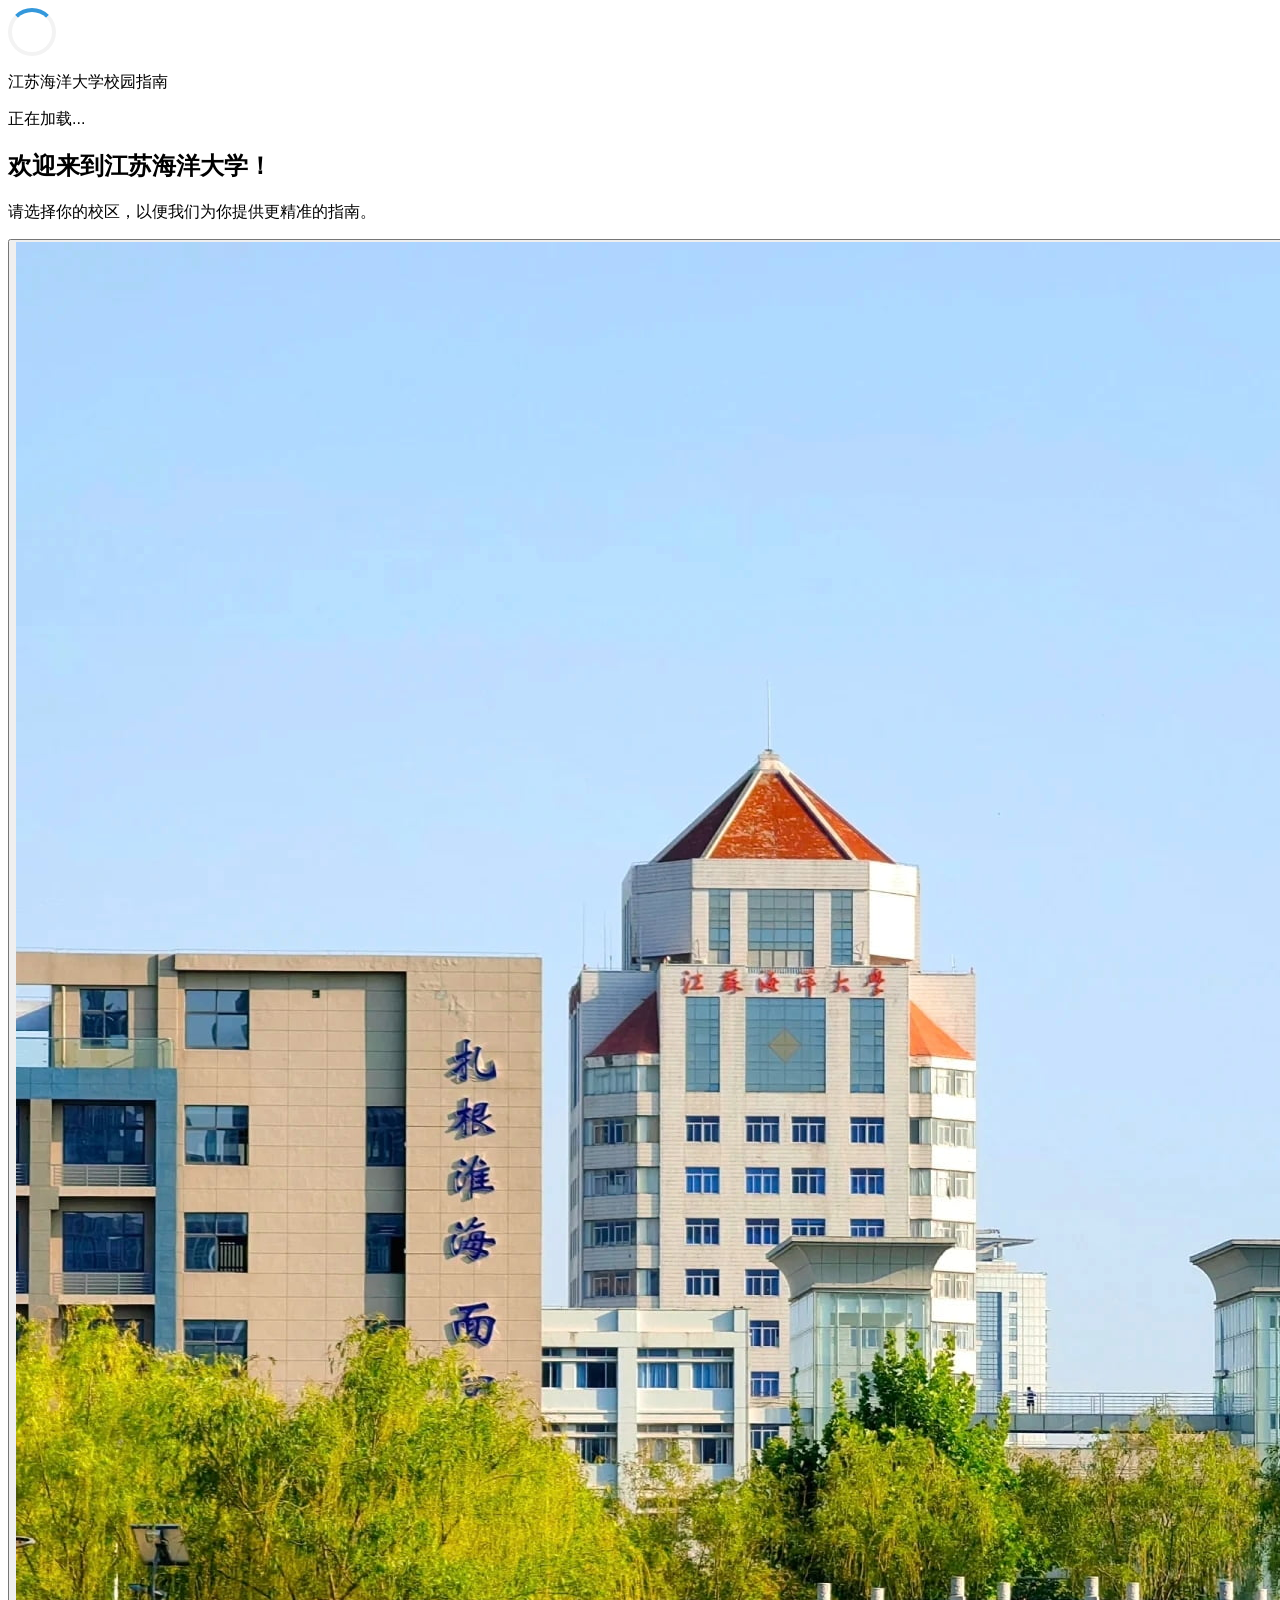
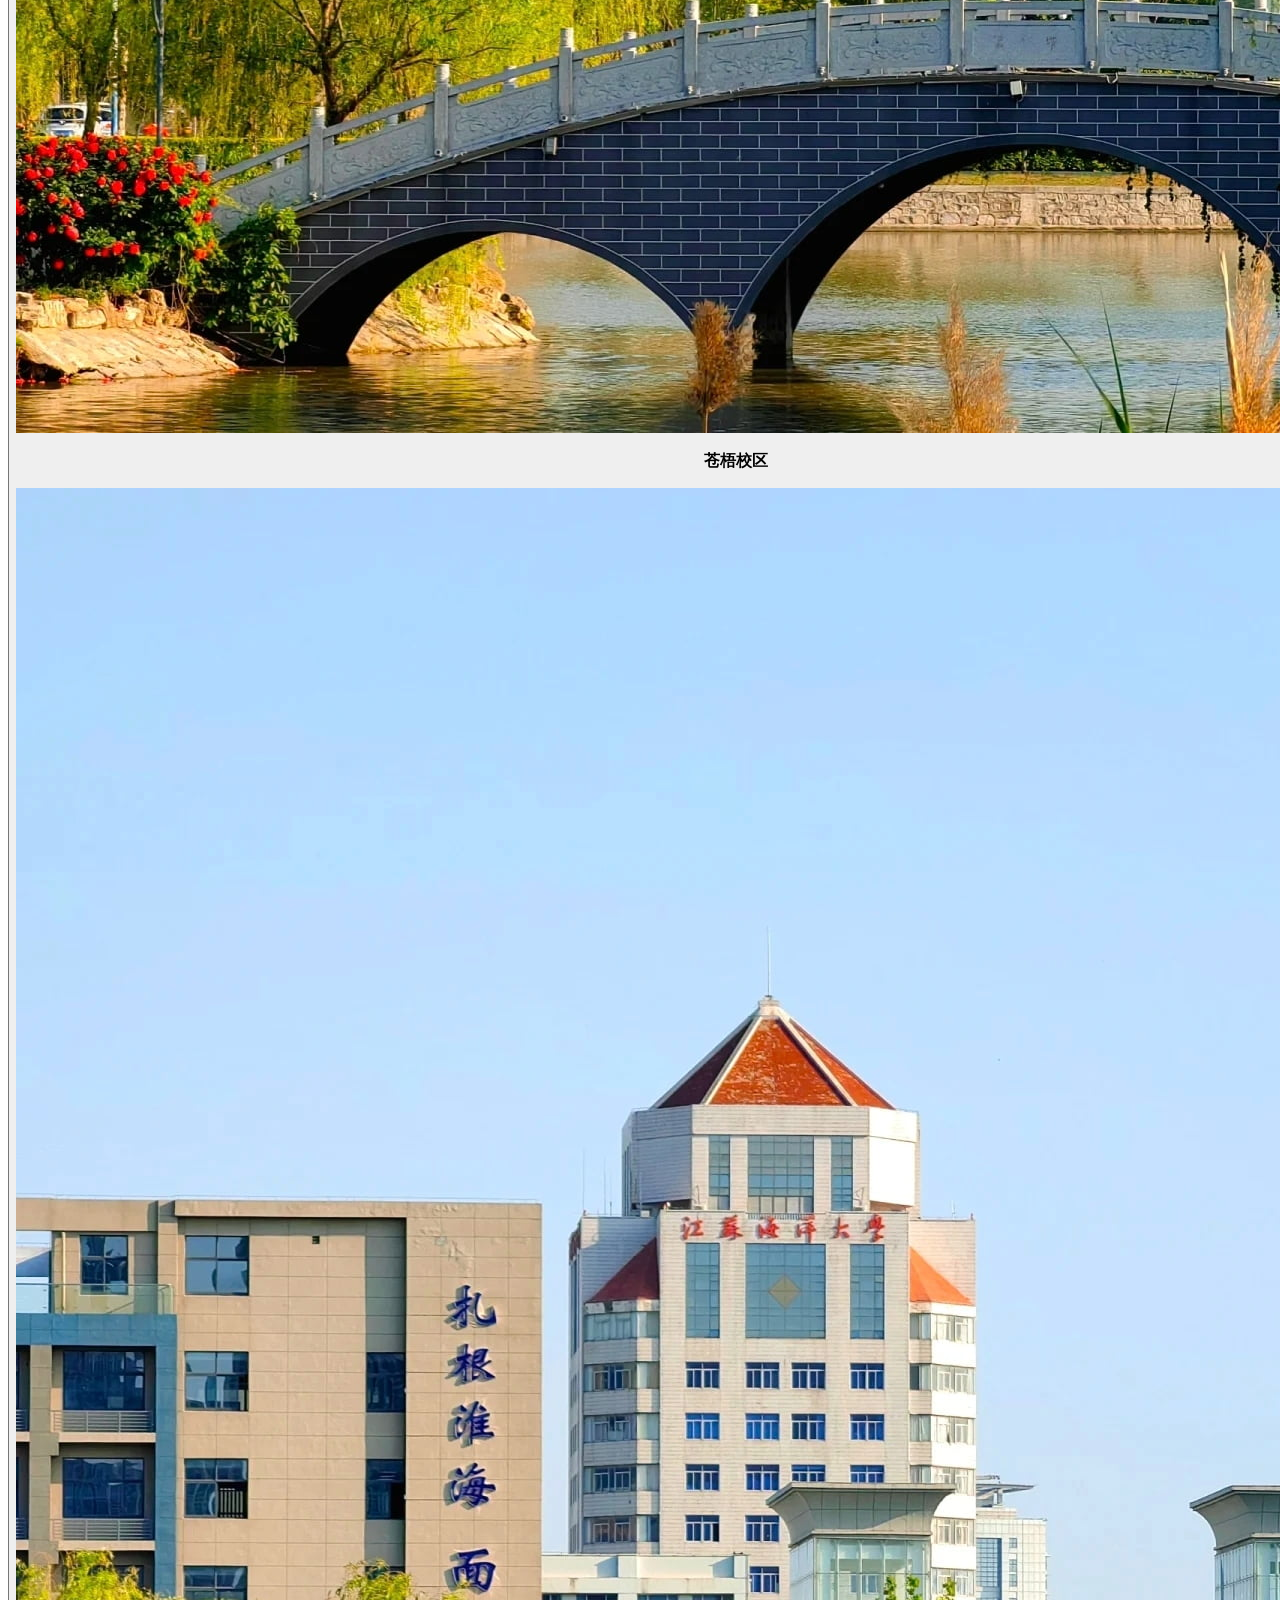
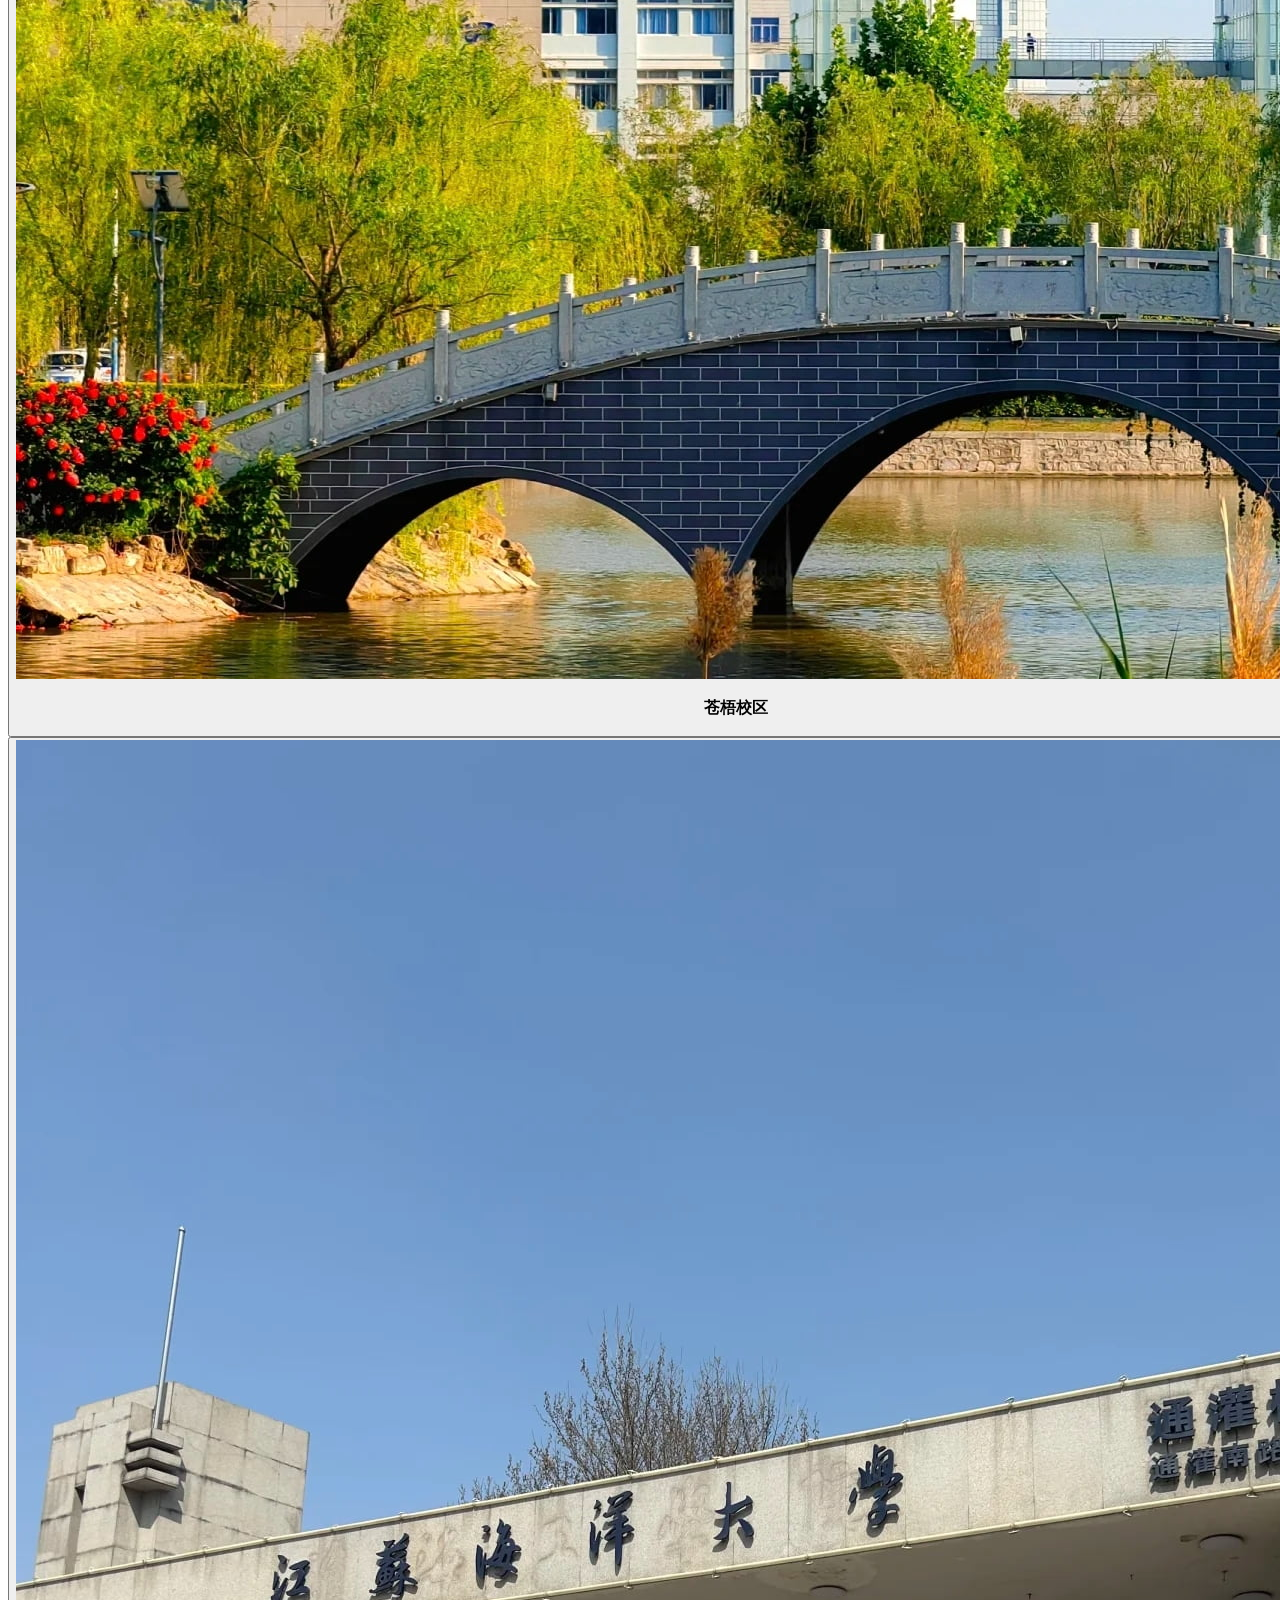
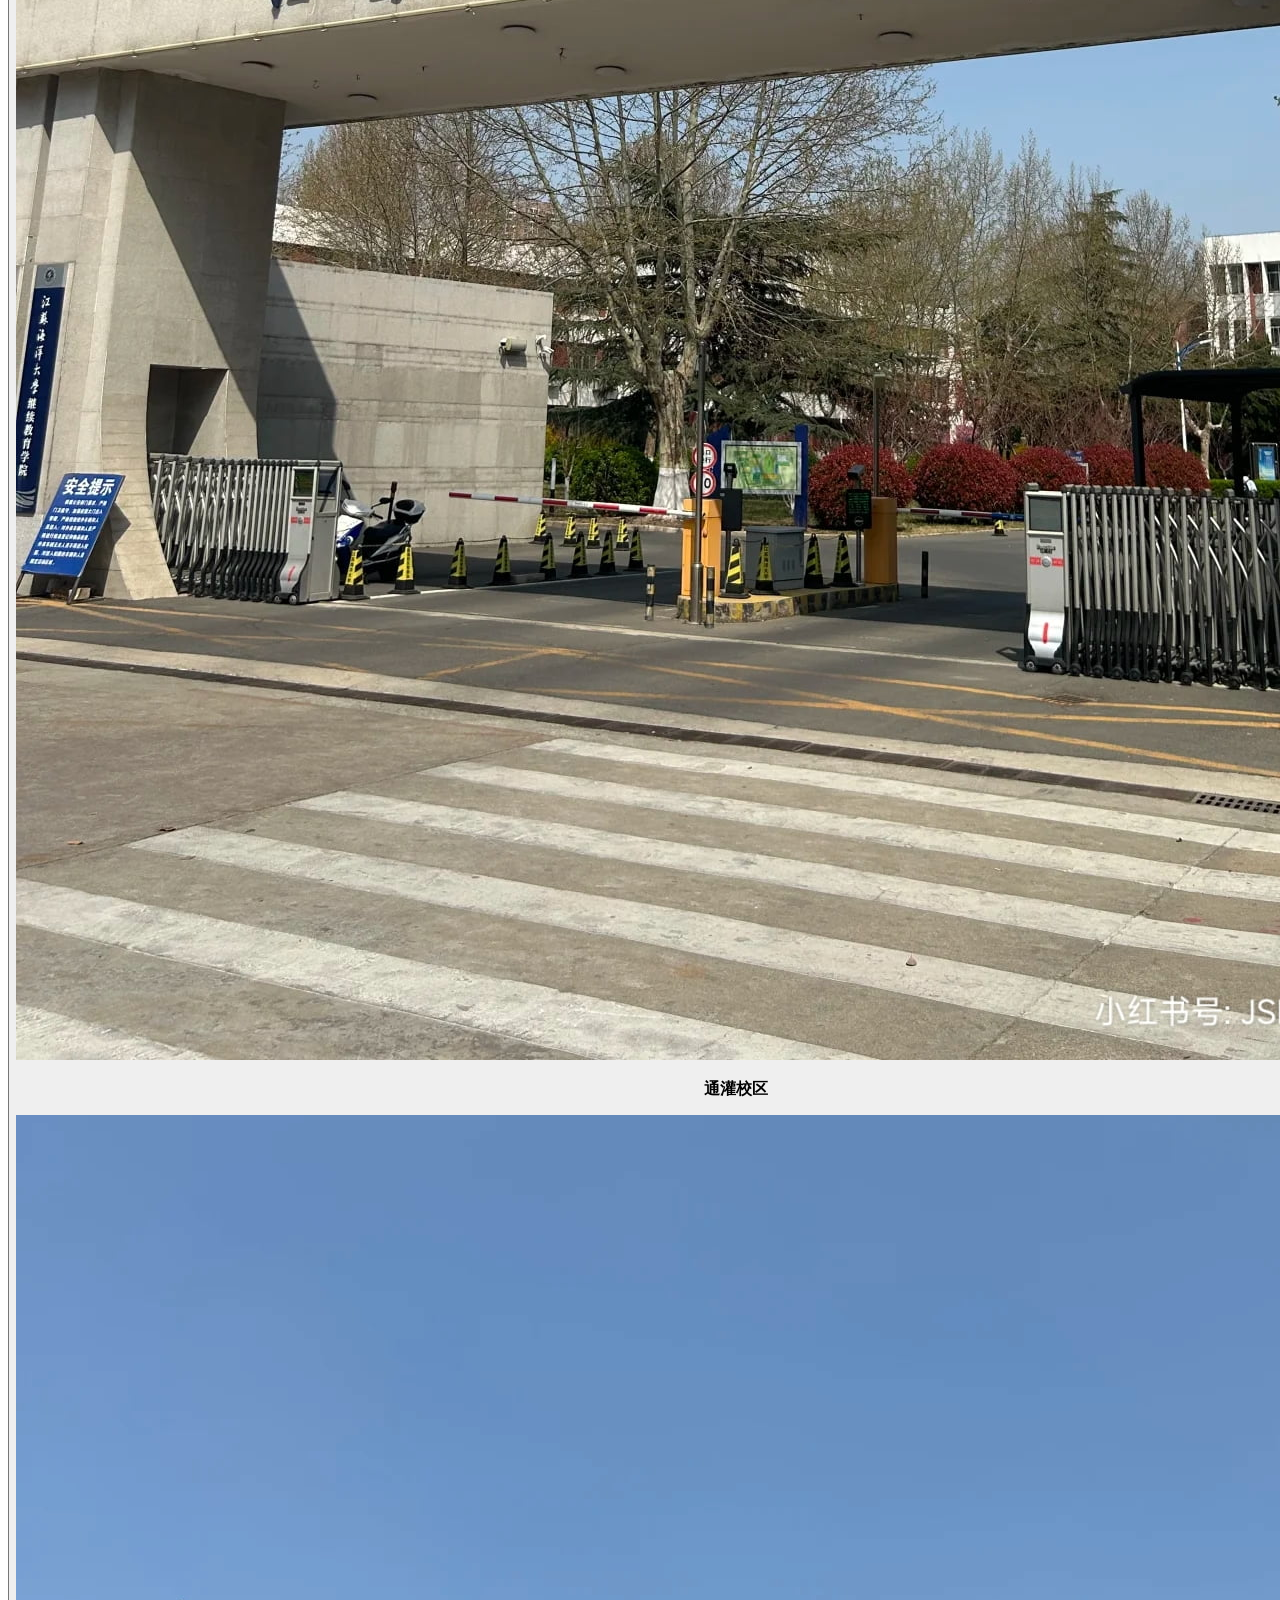
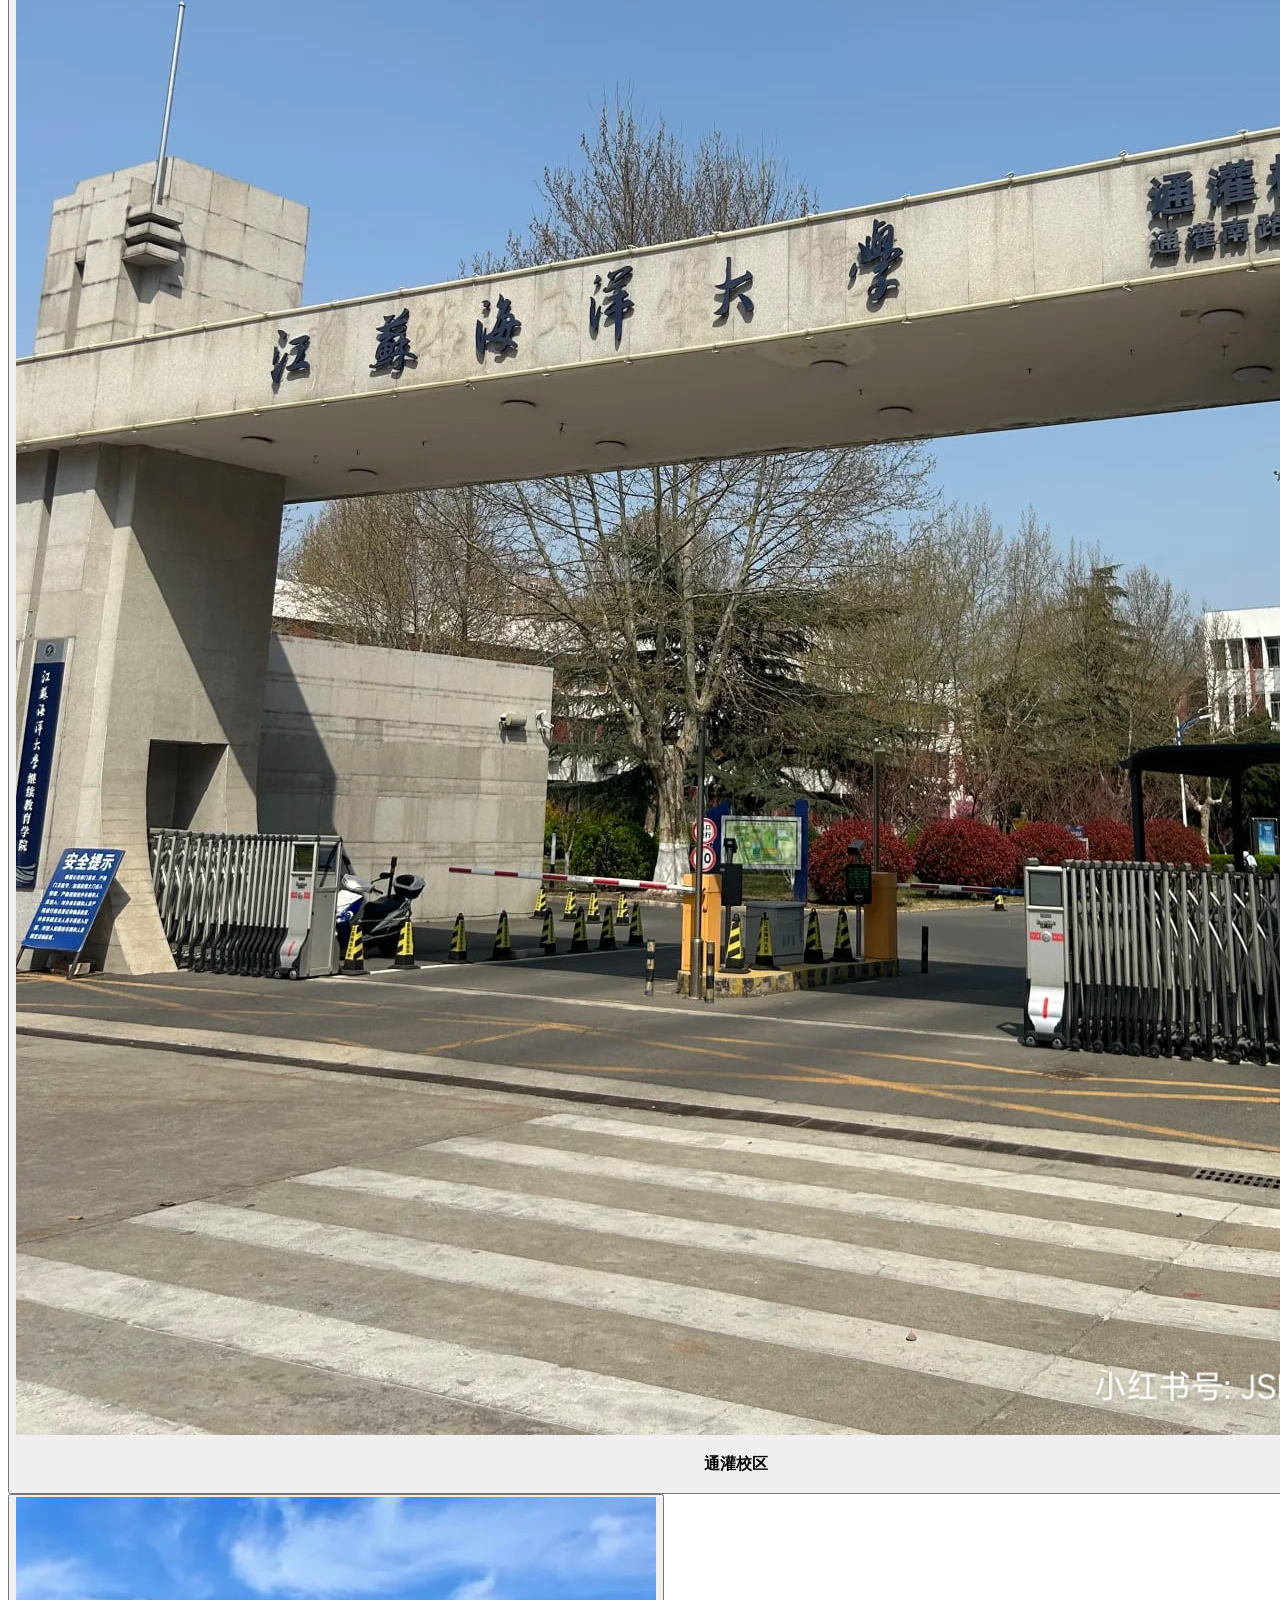
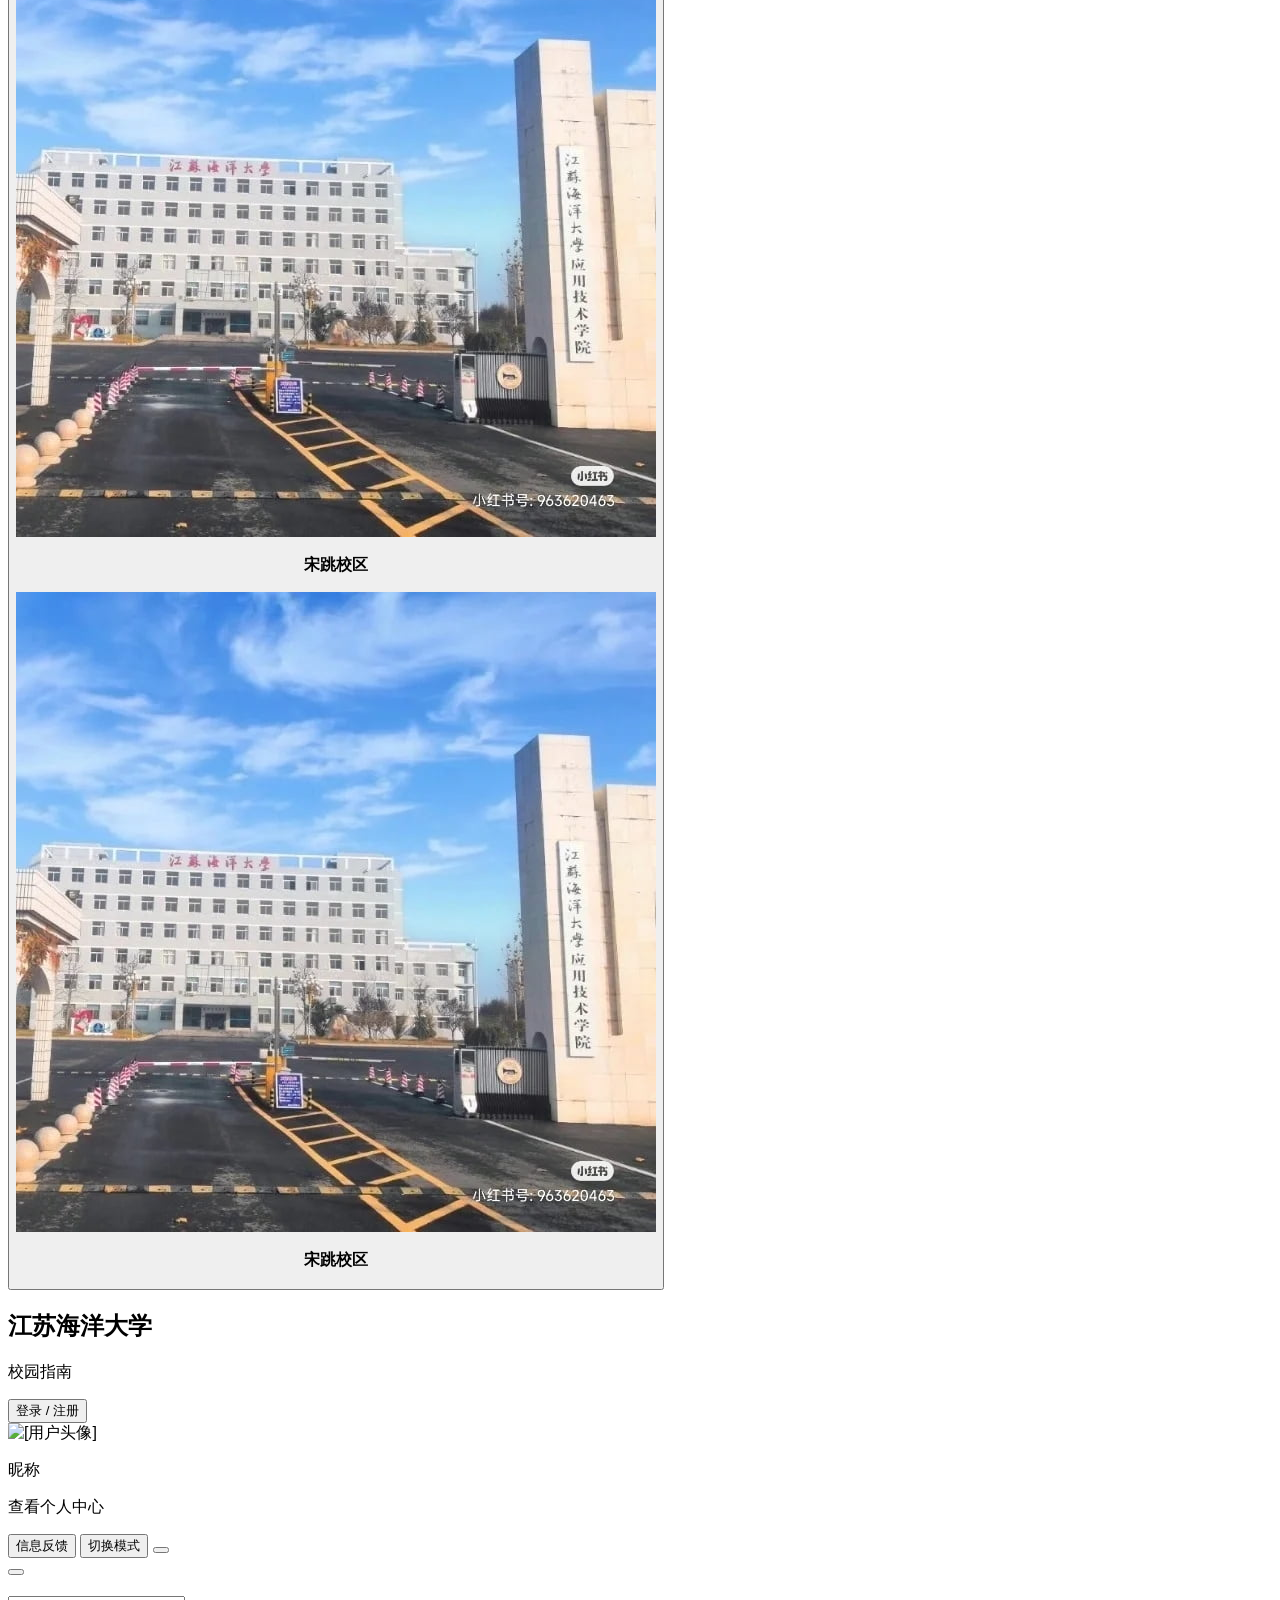
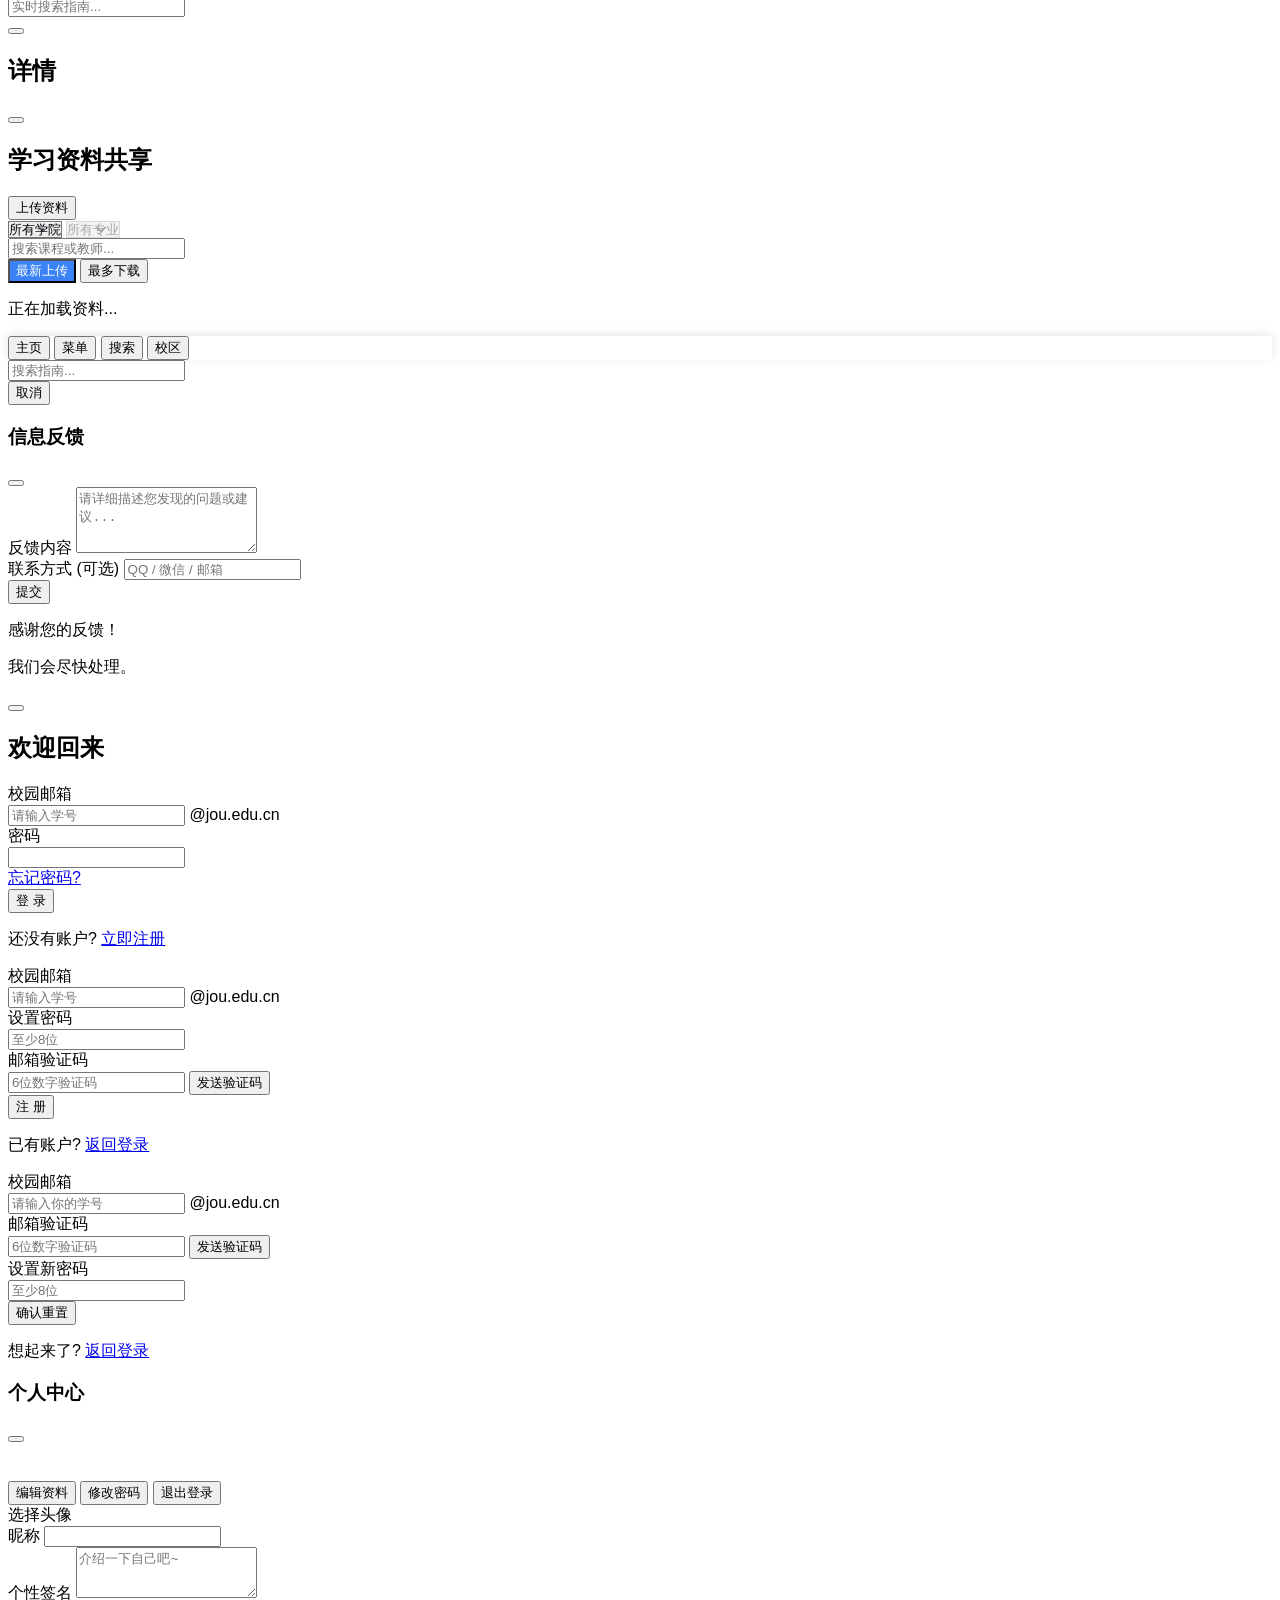
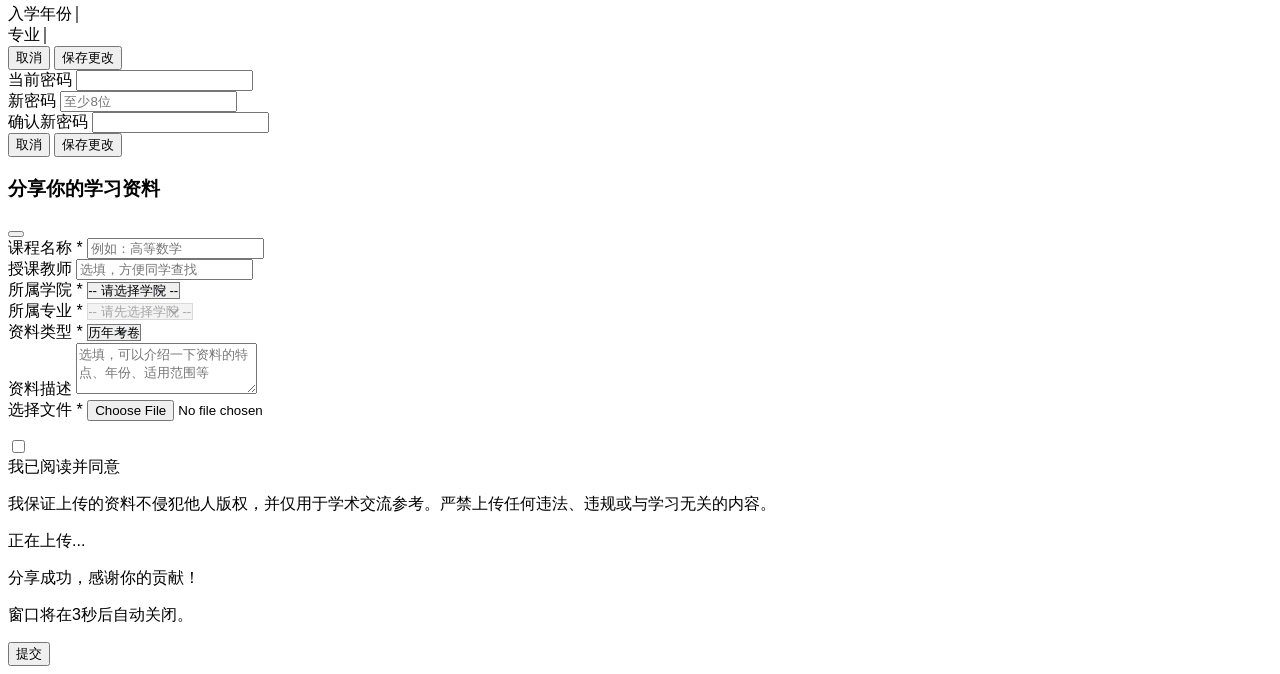
==== commit a0b7761f: "【功能更新&BUG修复】增加用户登录后的修改密码功能，修复以往不能正常修改密码等BUG" ====
--- a/index.html
+++ b/index.html
@@ -455,7 +455,7 @@
                                         placeholder="至少8位">
                                 </div>
                             </div>
-                            <!-- [新增] 验证码输入 -->
+                            <!-- 验证码输入 -->
                             <div>
                                 <label for="register-verification-code"
                                     class="block text-sm font-medium text-gray-700 dark:text-gray-300">邮箱验证码</label>
@@ -469,7 +469,7 @@
                                     </button>
                                 </div>
                             </div>
-                            <!-- [修改] 注册按钮 -->
+                            <!-- 注册按钮 -->
                             <div>
                                 <button type="submit" id="register-button"
                                     class="w-full flex justify-center py-3 px-4 border border-transparent rounded-lg shadow-sm text-base font-medium text-white bg-indigo-600 hover:bg-indigo-700 focus:outline-none focus:ring-2 focus:ring-offset-2 focus:ring-indigo-500 transition-transform transform hover:scale-105">
@@ -483,9 +483,10 @@
                         </form>
                     </div>
 
-                    <!-- 密码重置表单 -->
+                    <!-- [修改] 密码重置表单结构 -->
                     <div id="reset-password-form-container" class="hidden">
-                        <form id="reset-password-form" class="space-y-6">
+                        <form id="reset-password-form" class="space-y-4">
+                            <!-- 邮箱输入 -->
                             <div>
                                 <label for="reset-email-prefix"
                                     class="block text-sm font-medium text-gray-700 dark:text-gray-300">校园邮箱</label>
@@ -497,10 +498,37 @@
                                         class="inline-flex items-center px-3 rounded-r-md border border-l-0 border-gray-300 bg-gray-100 text-gray-500 dark:border-gray-600 dark:bg-gray-700 dark:text-gray-400 text-sm">@jou.edu.cn</span>
                                 </div>
                             </div>
-                            <div>
+                            <!-- 验证码输入 -->
+                            <div>
+                                <label for="reset-verification-code"
+                                    class="block text-sm font-medium text-gray-700 dark:text-gray-300">邮箱验证码</label>
+                                <div class="mt-1 flex space-x-2">
+                                    <input id="reset-verification-code" name="verification_code" type="text" required
+                                        class="w-full px-3 py-2 rounded-md border bg-gray-50 dark:bg-gray-800 dark:text-gray-200 dark:border-gray-600 focus:bg-white dark:focus:bg-gray-700 focus:outline-none focus:ring-2 focus:ring-indigo-500"
+                                        placeholder="6位数字验证码">
+                                    <button type="button" id="send-reset-code-btn"
+                                        class="flex-shrink-0 px-4 py-2 border border-transparent text-sm font-medium rounded-md text-white bg-gray-600 hover:bg-gray-700 focus:outline-none focus:ring-2 focus:ring-offset-2 focus:ring-gray-500">
+                                        发送验证码
+                                    </button>
+                                </div>
+                            </div>
+                            <!-- 新密码输入 -->
+                            <div>
+                                <label for="reset-new-password"
+                                    class="block text-sm font-medium text-gray-700 dark:text-gray-300">设置新密码</label>
+                                <div class="mt-1 relative">
+                                    <i data-lucide="lock"
+                                        class="absolute left-3 top-1/2 -translate-y-1/2 w-5 h-5 text-gray-400 pointer-events-none"></i>
+                                    <input id="reset-new-password" name="new_password" type="password" required
+                                        class="w-full pl-10 pr-4 py-2 rounded-md border bg-gray-50 dark:bg-gray-800 dark:text-gray-200 dark:border-gray-600 focus:bg-white dark:focus:bg-gray-700 focus:outline-none focus:ring-2 focus:ring-indigo-500 transition-colors"
+                                        placeholder="至少8位">
+                                </div>
+                            </div>
+                            <!-- 提交按钮 -->
+                            <div class="pt-2">
                                 <button type="submit" id="reset-password-button"
                                     class="w-full flex justify-center py-3 px-4 border border-transparent rounded-lg shadow-sm text-base font-medium text-white bg-indigo-600 hover:bg-indigo-700 focus:outline-none focus:ring-2 focus:ring-offset-2 focus:ring-indigo-500 transition-transform transform hover:scale-105">
-                                    发送重置邮件
+                                    确认重置
                                 </button>
                             </div>
                             <p class="text-center text-sm text-gray-600 dark:text-gray-400">
@@ -509,6 +537,7 @@
                             </p>
                         </form>
                     </div>
+
                 </div>
             </div>
         </div>
@@ -520,7 +549,7 @@
         <div id="profile-dialog"
             class="bg-white dark:bg-gray-900 rounded-2xl shadow-2xl w-full max-w-2xl transform transition-all scale-95 opacity-0 flex flex-col max-h-[90vh]">
             <div class="p-4 border-b dark:border-gray-700 flex justify-between items-center flex-shrink-0">
-                <h3 class="text-lg font-semibold text-gray-800 dark:text-gray-100">个人中心</h3>
+                <h3 id="profile-title" class="text-lg font-semibold text-gray-800 dark:text-gray-100">个人中心</h3>
                 <button id="close-profile-btn"
                     class="text-gray-400 hover:text-gray-600 dark:hover:text-gray-200 transition-colors">
                     <i data-lucide="x" class="w-6 h-6"></i>
@@ -545,14 +574,21 @@
                     <div class="mt-8 text-center">
                         <p id="profile-bio" class="text-gray-700 dark:text-gray-300 italic max-w-lg mx-auto"></p>
                     </div>
-                    <div class="mt-8 pt-6 border-t dark:border-gray-700 flex justify-center space-x-4">
+                    <!-- [修改] 调整按钮布局和新增“修改密码”按钮 -->
+                    <div class="mt-8 pt-6 border-t dark:border-gray-700 flex justify-center space-x-2 md:space-x-4">
                         <button id="edit-profile-btn"
-                            class="flex items-center justify-center px-6 py-2 text-sm font-semibold text-white bg-indigo-600 rounded-lg hover:bg-indigo-700 transition-colors">
+                            class="flex items-center justify-center px-5 py-2 text-sm font-semibold text-white bg-indigo-600 rounded-lg hover:bg-indigo-700 transition-colors">
                             <i data-lucide="edit-3" class="w-4 h-4 mr-2"></i>
                             <span>编辑资料</span>
                         </button>
+                        <!-- [新增] 修改密码按钮 -->
+                        <button id="change-password-prompt-btn"
+                            class="flex items-center justify-center px-5 py-2 text-sm font-semibold text-gray-700 dark:text-gray-200 bg-gray-200 dark:bg-gray-700 rounded-lg hover:bg-gray-300 dark:hover:bg-gray-600 transition-colors">
+                            <i data-lucide="key-round" class="w-4 h-4 mr-2"></i>
+                            <span>修改密码</span>
+                        </button>
                         <button id="logout-button"
-                            class="flex items-center justify-center px-6 py-2 text-sm font-semibold text-white bg-red-600 rounded-lg hover:bg-red-700 transition-colors">
+                            class="flex items-center justify-center px-5 py-2 text-sm font-semibold text-white bg-red-600 rounded-lg hover:bg-red-700 transition-colors">
                             <i data-lucide="log-out" class="w-4 h-4 mr-2"></i>
                             <span>退出登录</span>
                         </button>
@@ -600,9 +636,38 @@
                         </div>
                     </div>
                     <div class="pt-4 flex justify-end space-x-3">
-                        <button type="button" id="cancel-edit-btn"
+                        <button type="button" id="cancel-edit-profile-btn"
                             class="px-5 py-2 text-sm font-medium text-gray-700 dark:text-gray-200 bg-white dark:bg-gray-800 border dark:border-gray-600 rounded-lg hover:bg-gray-50 dark:hover:bg-gray-700">取消</button>
                         <button type="submit" id="save-profile-btn"
+                            class="px-5 py-2 text-sm font-medium text-white bg-indigo-600 rounded-lg hover:bg-indigo-700">保存更改</button>
+                    </div>
+                </form>
+
+                <!-- [新增] 修改密码视图 -->
+                <form id="profile-change-password-container" class="hidden p-6 md:p-8 space-y-6">
+                    <div>
+                        <label for="current-password"
+                            class="block text-sm font-medium text-gray-700 dark:text-gray-300">当前密码</label>
+                        <input type="password" id="current-password" required autocomplete="current-password"
+                            class="mt-1 w-full p-2 border rounded-md bg-gray-50 dark:bg-gray-700 dark:text-gray-200 dark:border-gray-600 focus:ring-2 focus:ring-indigo-500 focus:outline-none">
+                    </div>
+                    <div>
+                        <label for="new-password"
+                            class="block text-sm font-medium text-gray-700 dark:text-gray-300">新密码</label>
+                        <input type="password" id="new-password" required autocomplete="new-password"
+                            class="mt-1 w-full p-2 border rounded-md bg-gray-50 dark:bg-gray-700 dark:text-gray-200 dark:border-gray-600 focus:ring-2 focus:ring-indigo-500 focus:outline-none"
+                            placeholder="至少8位">
+                    </div>
+                    <div>
+                        <label for="confirm-new-password"
+                            class="block text-sm font-medium text-gray-700 dark:text-gray-300">确认新密码</label>
+                        <input type="password" id="confirm-new-password" required autocomplete="new-password"
+                            class="mt-1 w-full p-2 border rounded-md bg-gray-50 dark:bg-gray-700 dark:text-gray-200 dark:border-gray-600 focus:ring-2 focus:ring-indigo-500 focus:outline-none">
+                    </div>
+                    <div class="pt-4 flex justify-end space-x-3">
+                        <button type="button" id="cancel-change-password-btn"
+                            class="px-5 py-2 text-sm font-medium text-gray-700 dark:text-gray-200 bg-white dark:bg-gray-800 border dark:border-gray-600 rounded-lg hover:bg-gray-50 dark:hover:bg-gray-700">取消</button>
+                        <button type="submit" id="save-password-btn"
                             class="px-5 py-2 text-sm font-medium text-white bg-indigo-600 rounded-lg hover:bg-indigo-700">保存更改</button>
                     </div>
                 </form>
--- a/css/style.css
+++ b/css/style.css
@@ -381,3 +381,9 @@
 .toast-notification .toast-icon {
     margin-right: 12px;
 }
+
+/* 资料卡片评分星星的悬停效果 */
+.material-rating-stars:not(.disabled) .rating-star.hover {
+    transform: scale(1.2);
+    color: #f59e0b; /* amber-500 */
+}
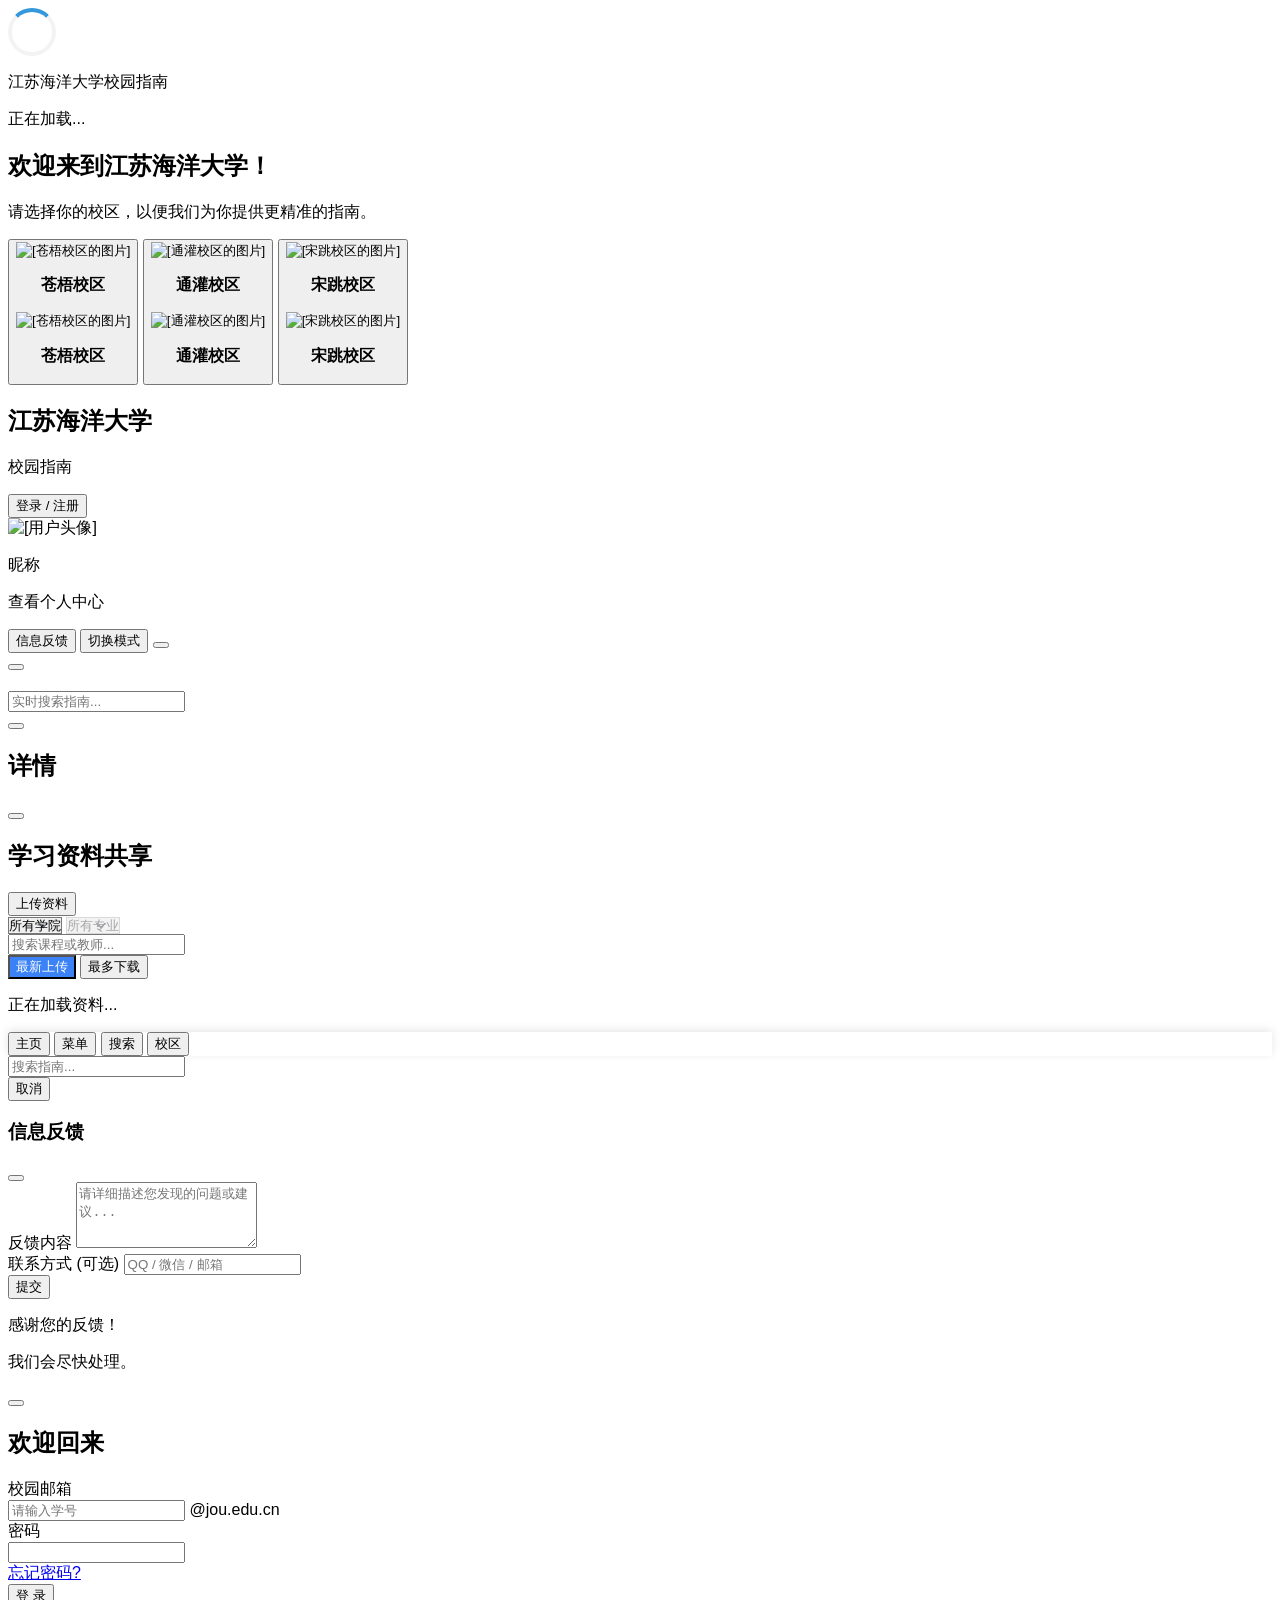
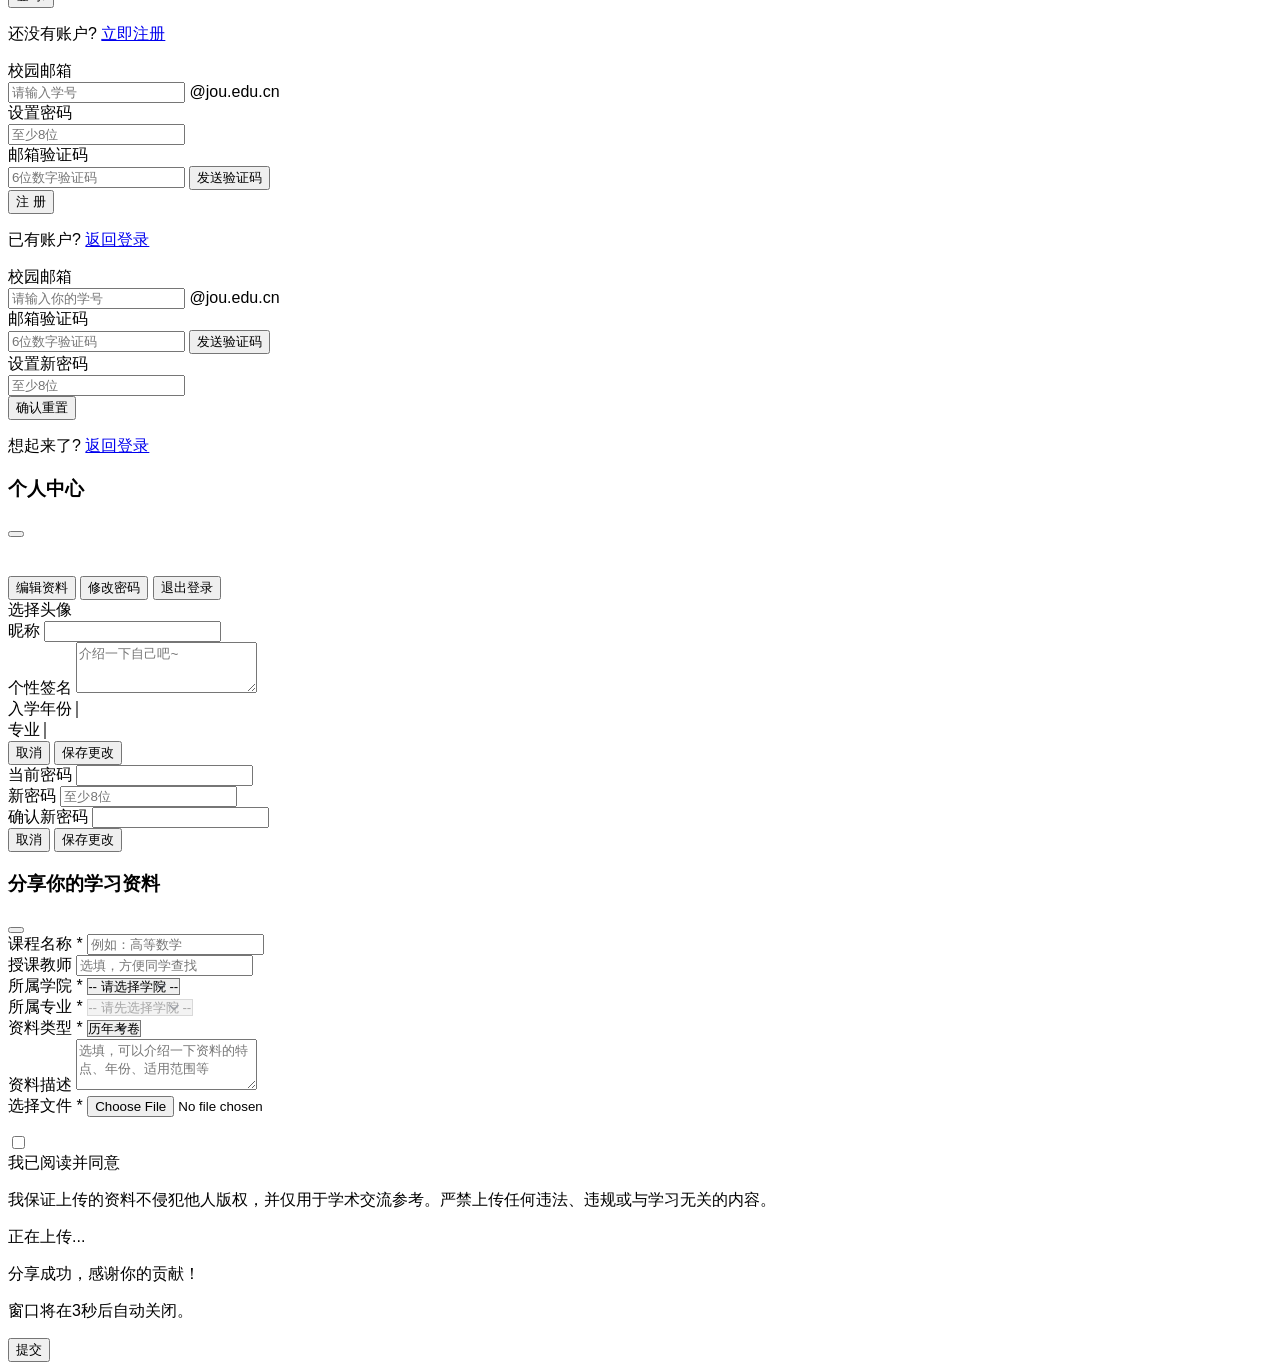
==== commit 8bb3723d: "【网页优化】将所有图片内容上云，git体积降到296K" ====
--- a/index.html
+++ b/index.html
@@ -57,7 +57,7 @@
                         class="campus-select-btn w-full text-left rounded-xl shadow-lg group transform hover:scale-105 transition-transform duration-300 overflow-hidden bg-gray-100 dark:bg-gray-800">
                         <div class="md:hidden flex items-center p-2">
                             <div class="w-24 h-16 rounded-lg bg-gray-200 dark:bg-gray-700 flex-shrink-0">
-                                <img src="images/苍梧校区.jpg?nf_resize=fit&w=200" alt="[苍梧校区的图片]"
+                                <img src="https://6a6f-jou-campus-guide-9f57jf08ece0812-1367578274.tcb.qcloud.la/images/%E8%8B%8D%E6%A2%A7%E6%A0%A1%E5%8C%BA.jpg?sign=3647769455ec2ce4e6d75f1eb9346931&t=1754625007?nf_resize=fit&w=200" alt="[苍梧校区的图片]"
                                     class="w-full h-full object-contain">
                             </div>
                             <div class="ml-4">
@@ -65,7 +65,7 @@
                             </div>
                         </div>
                         <div class="hidden md:block relative h-56">
-                            <img src="images/苍梧校区.jpg?nf_resize=fit&w=800&fm=webp" alt="[苍梧校区的图片]"
+                            <img src="https://6a6f-jou-campus-guide-9f57jf08ece0812-1367578274.tcb.qcloud.la/images/%E8%8B%8D%E6%A2%A7%E6%A0%A1%E5%8C%BA.jpg?sign=3647769455ec2ce4e6d75f1eb9346931&t=1754625007?nf_resize=fit&w=800&fm=webp" alt="[苍梧校区的图片]"
                                 class="absolute inset-0 w-full h-full object-cover transition-transform duration-300 group-hover:scale-110">
                             <div class="absolute inset-0 bg-gradient-to-t from-black/60 to-transparent"></div>
                             <div class="absolute bottom-0 left-0 p-4">
@@ -78,7 +78,7 @@
                         class="campus-select-btn w-full text-left rounded-xl shadow-lg group transform hover:scale-105 transition-transform duration-300 overflow-hidden bg-gray-100 dark:bg-gray-800">
                         <div class="flex items-center p-2 md:hidden">
                             <div class="w-24 h-16 rounded-lg bg-gray-200 dark:bg-gray-700 flex-shrink-0">
-                                <img src="images/通灌校区.jpg?nf_resize=fit&w=200" alt="[通灌校区的图片]"
+                                <img src="https://6a6f-jou-campus-guide-9f57jf08ece0812-1367578274.tcb.qcloud.la/images/%E9%80%9A%E7%81%8C%E6%A0%A1%E5%8C%BA.jpg?sign=2fc83fc7659b64df9c8ab83cf97716f6&t=1754625072?nf_resize=fit&w=200" alt="[通灌校区的图片]"
                                     class="w-full h-full object-contain">
                             </div>
                             <div class="ml-4">
@@ -86,7 +86,7 @@
                             </div>
                         </div>
                         <div class="hidden md:block relative h-56">
-                            <img src="images/通灌校区.jpg?nf_resize=fit&w=800&fm=webp" alt="[通灌校区的图片]"
+                            <img src="https://6a6f-jou-campus-guide-9f57jf08ece0812-1367578274.tcb.qcloud.la/images/%E9%80%9A%E7%81%8C%E6%A0%A1%E5%8C%BA.jpg?sign=2fc83fc7659b64df9c8ab83cf97716f6&t=1754625072?nf_resize=fit&w=800&fm=webp" alt="[通灌校区的图片]"
                                 class="absolute inset-0 w-full h-full object-cover transition-transform duration-300 group-hover:scale-110">
                             <div class="absolute inset-0 bg-gradient-to-t from-black/60 to-transparent"></div>
                             <div class="absolute bottom-0 left-0 p-4">
@@ -99,7 +99,7 @@
                         class="campus-select-btn w-full text-left rounded-xl shadow-lg group transform hover:scale-105 transition-transform duration-300 overflow-hidden bg-gray-100 dark:bg-gray-800">
                         <div class="flex items-center p-2 md:hidden">
                             <div class="w-24 h-16 rounded-lg bg-gray-200 dark:bg-gray-700 flex-shrink-0">
-                                <img src="images/宋跳校区.jpg?nf_resize=fit&w=200" alt="[宋跳校区的图片]"
+                                <img src="https://6a6f-jou-campus-guide-9f57jf08ece0812-1367578274.tcb.qcloud.la/images/%E5%AE%8B%E8%B7%B3%E6%A0%A1%E5%8C%BA.jpg?sign=2c1131de1499f3d04e9276ef61b4abed&t=1754625097?nf_resize=fit&w=200" alt="[宋跳校区的图片]"
                                     class="w-full h-full object-contain">
                             </div>
                             <div class="ml-4">
@@ -107,7 +107,7 @@
                             </div>
                         </div>
                         <div class="hidden md:block relative h-56">
-                            <img src="images/宋跳校区.jpg?nf_resize=fit&w=800&fm=webp" alt="[宋跳校区的图片]"
+                            <img src="https://6a6f-jou-campus-guide-9f57jf08ece0812-1367578274.tcb.qcloud.la/images/%E5%AE%8B%E8%B7%B3%E6%A0%A1%E5%8C%BA.jpg?sign=2c1131de1499f3d04e9276ef61b4abed&t=1754625097?nf_resize=fit&w=800&fm=webp" alt="[宋跳校区的图片]"
                                 class="absolute inset-0 w-full h-full object-cover transition-transform duration-300 group-hover:scale-110">
                             <div class="absolute inset-0 bg-gradient-to-t from-black/60 to-transparent"></div>
                             <div class="absolute bottom-0 left-0 p-4">
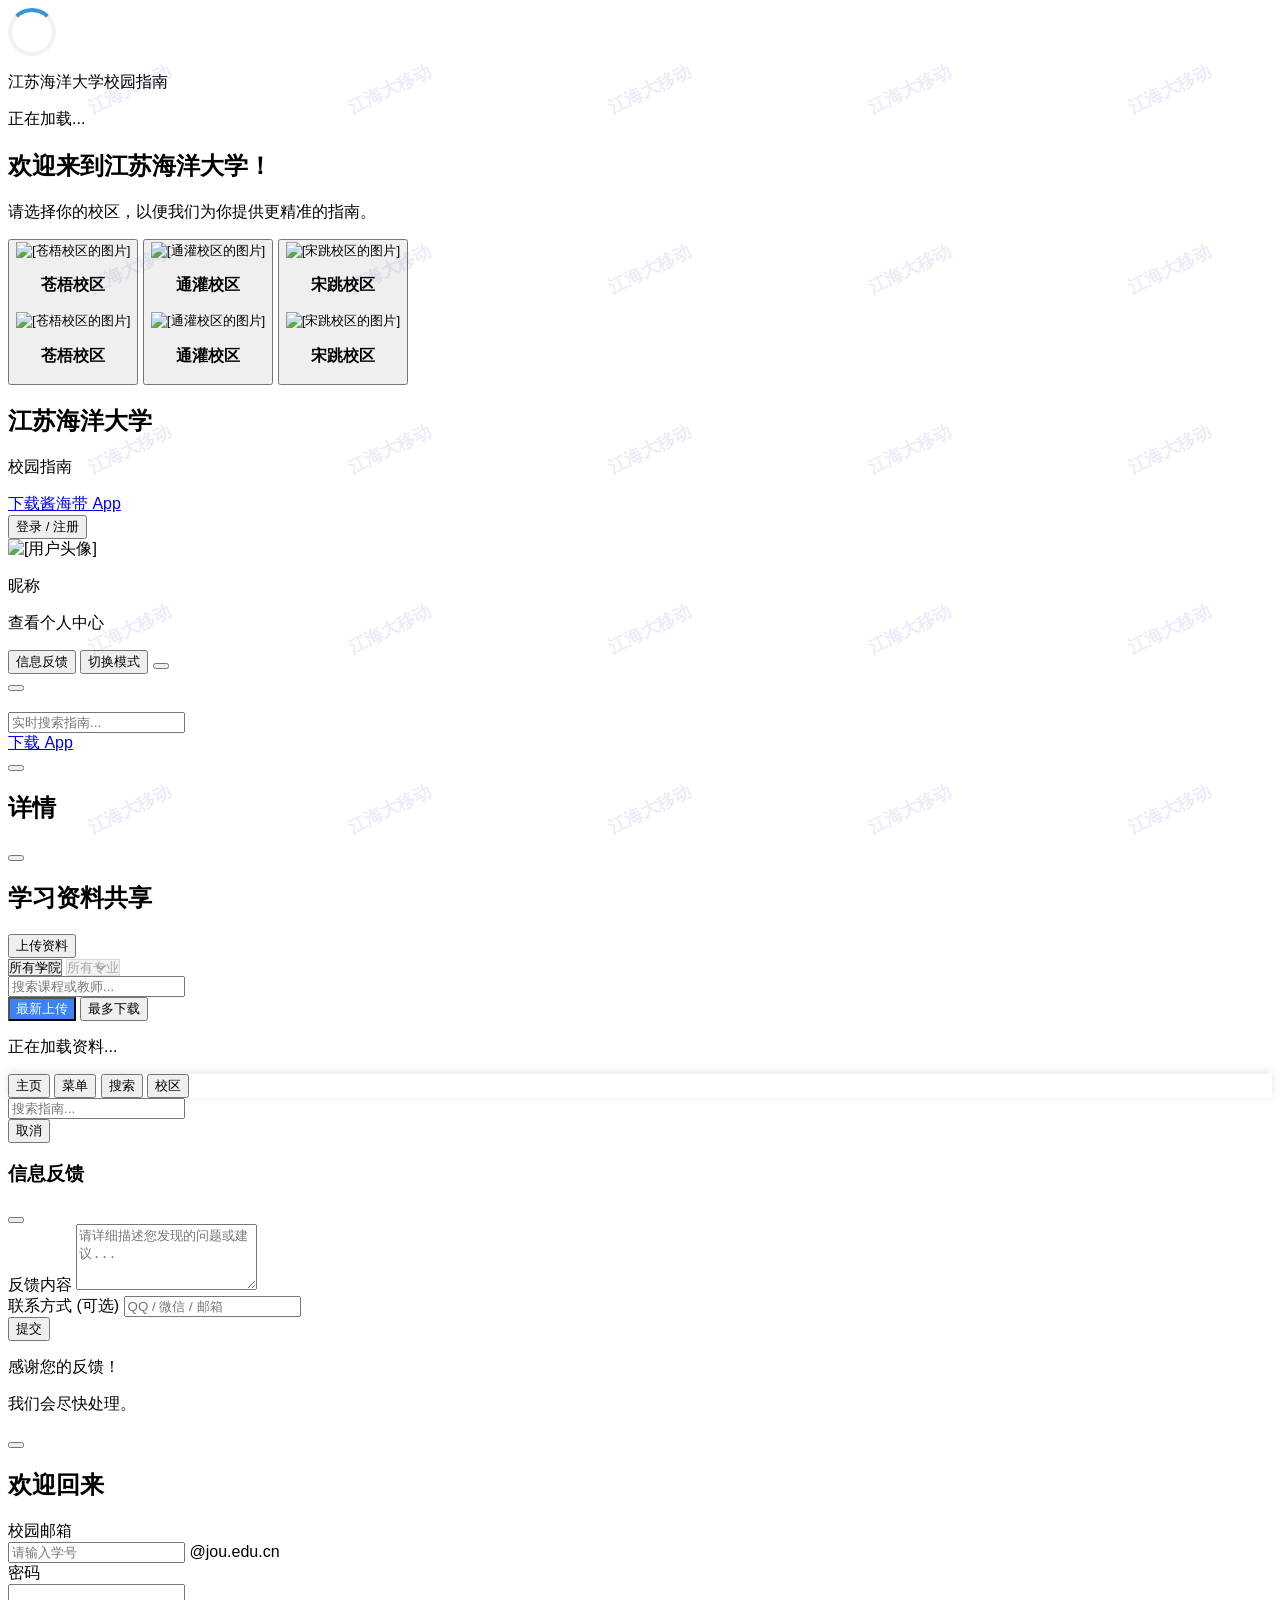
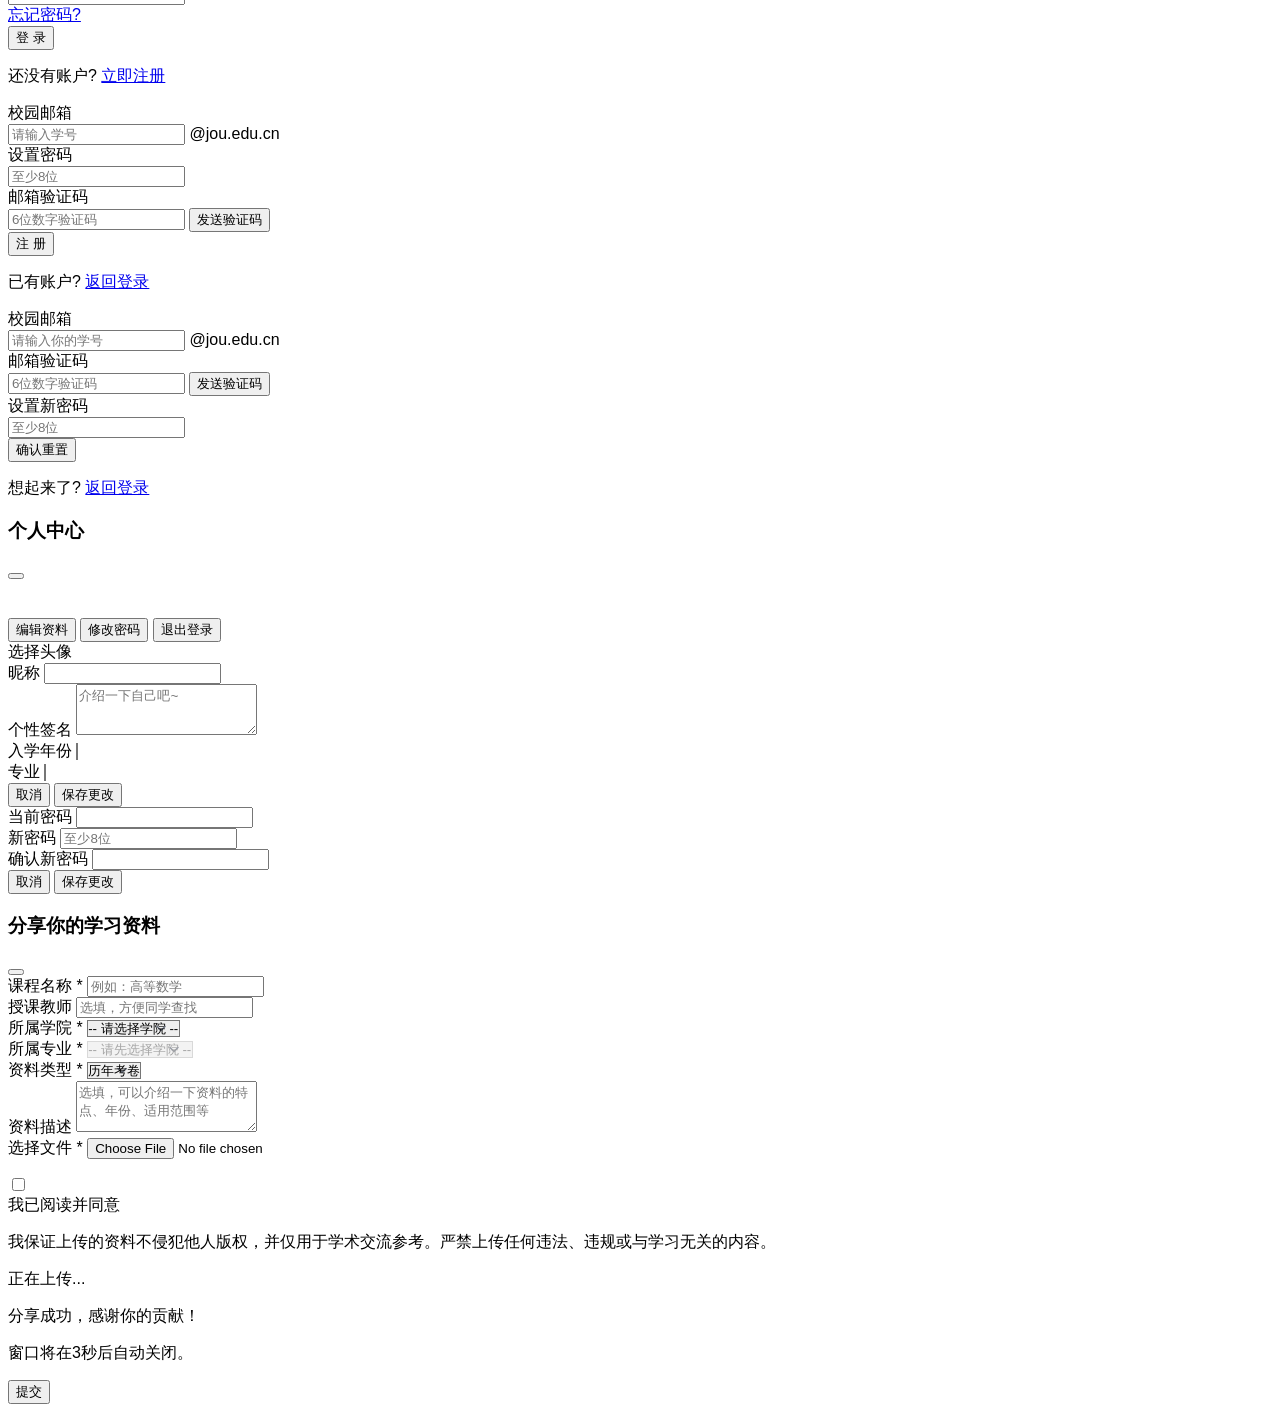
==== commit 071aac0e: "feat: add app download entry points" ====
--- a/index.html
+++ b/index.html
@@ -135,6 +135,12 @@
             <nav id="nav-menu" class="flex-grow"></nav>
             <!-- 底部工具栏 -->
             <div class="mt-auto pt-4 border-t border-blue-800 dark:border-gray-700 space-y-2">
+                <a href="https://jianghaidai.com/download" target="_blank" rel="noopener noreferrer"
+                    class="w-full flex items-center justify-center px-4 py-3 text-sm font-semibold text-blue-900 bg-white rounded-lg shadow-sm hover:bg-blue-50 focus:outline-none focus:ring-2 focus:ring-blue-300 transition-colors dark:bg-blue-600 dark:text-white dark:hover:bg-blue-500"
+                    aria-label="下载酱海带校园助手">
+                    <i data-lucide="download" class="w-5 h-5 mr-3"></i>
+                    <span>下载酱海带 App</span>
+                </a>
                 <!-- 登录/用户状态 -->
                 <div id="auth-container">
                     <!-- 未登录状态 -->
@@ -203,6 +209,12 @@
                         <!-- 实时搜索结果将动态插入这里 -->
                     </div>
                 </div>
+                <a href="https://jianghaidai.com/download" target="_blank" rel="noopener noreferrer"
+                    class="inline-flex items-center justify-center px-3 py-2 text-sm font-semibold text-white bg-blue-600 rounded-lg shadow-sm hover:bg-blue-700 focus:outline-none focus:ring-2 focus:ring-offset-2 focus:ring-blue-500 transition-colors flex-shrink-0"
+                    aria-label="下载酱海带校园助手">
+                    <i data-lucide="download" class="w-5 h-5 sm:mr-2"></i>
+                    <span class="hidden sm:inline">下载 App</span>
+                </a>
                 <a href="#" id="home-button-top"
                     class="text-gray-600 dark:text-gray-400 hover:text-blue-700 dark:hover:text-blue-400 transition-colors flex-shrink-0"><i
                         data-lucide="home" class="w-5 h-5"></i></a>
@@ -769,7 +781,7 @@
     <script src="https://static.cloudbase.net/cloudbase-js-sdk/2.18.0/cloudbase.full.js"></script>
 
     <!-- 主应用脚本入口 -->
-    <script type="module" src="js/main.js"></script>
+    <script type="module" src="js/app.js"></script>
 
     <div id="toast-container"></div>
 </body>
--- a/css/style.css
+++ b/css/style.css
@@ -11,6 +11,15 @@
 body {
     font-family: 'Inter', sans-serif;
     touch-action: manipulation;
+}
+
+/* 全站合作方水印 */
+#global-watermark {
+    position: fixed;
+    inset: 0;
+    z-index: 90;
+    pointer-events: none;
+    background-repeat: repeat;
 }
 
 /* 美化滚动条 */
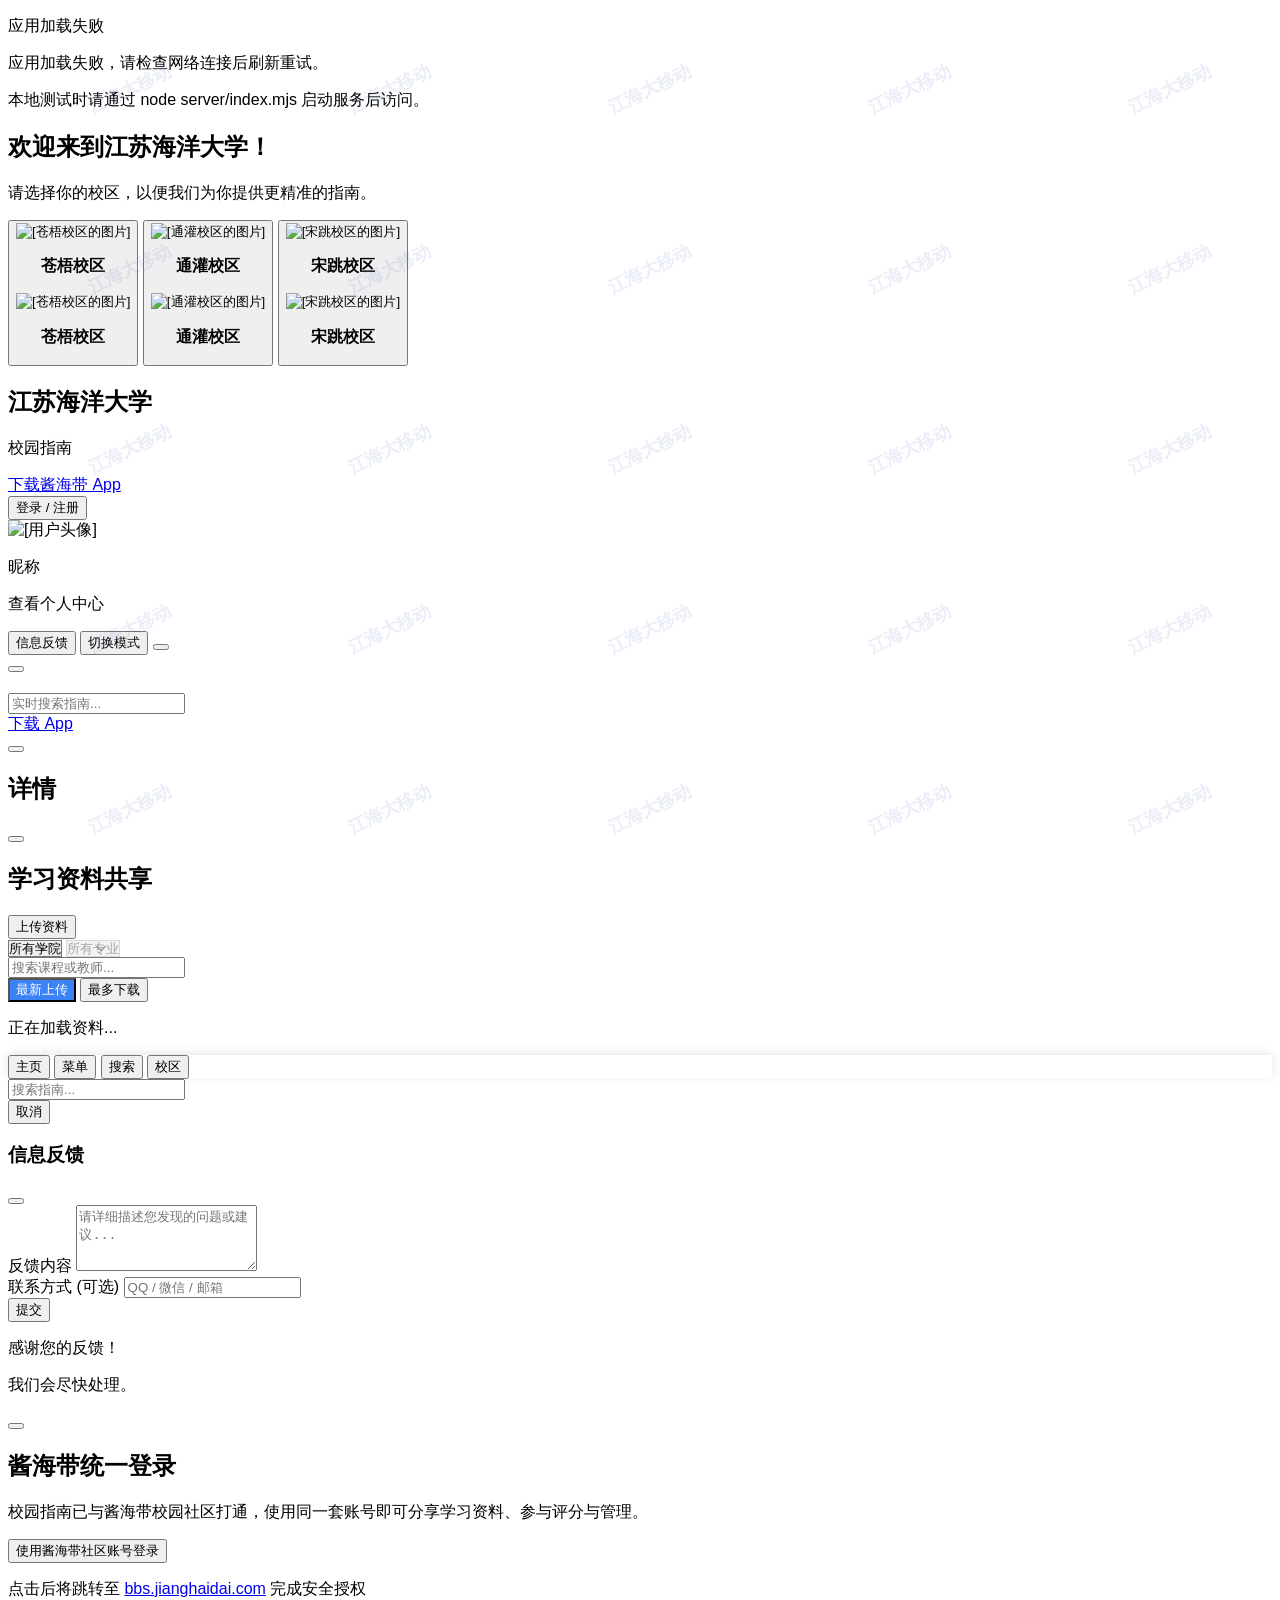
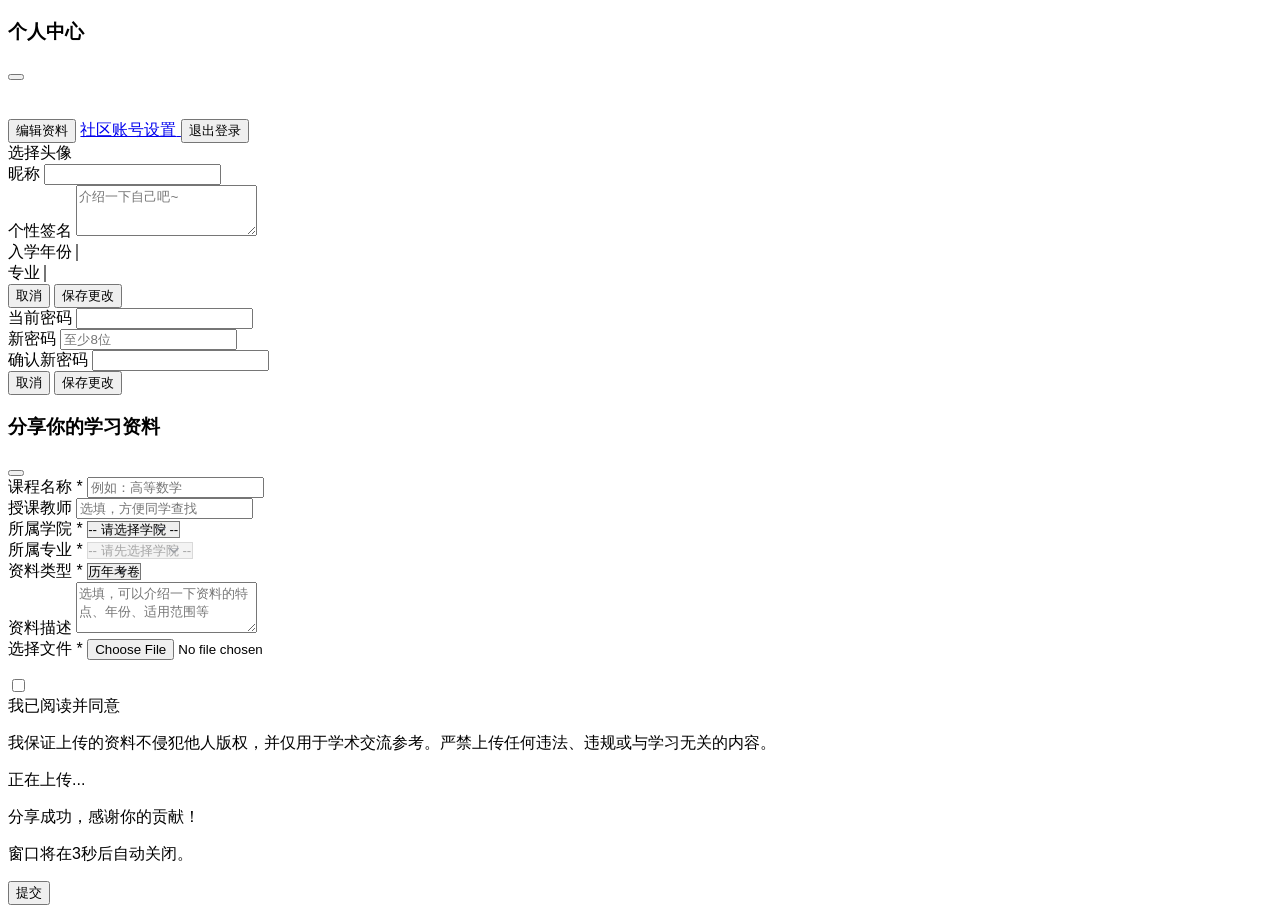
==== commit 0baf166c: "feat: replace CloudBase/Netlify with self-hosted Node+SQLite backend and DiscourseConnect SSO" ====
--- a/index.html
+++ b/index.html
@@ -57,7 +57,7 @@
                         class="campus-select-btn w-full text-left rounded-xl shadow-lg group transform hover:scale-105 transition-transform duration-300 overflow-hidden bg-gray-100 dark:bg-gray-800">
                         <div class="md:hidden flex items-center p-2">
                             <div class="w-24 h-16 rounded-lg bg-gray-200 dark:bg-gray-700 flex-shrink-0">
-                                <img src="https://6a6f-jou-campus-guide-9f57jf08ece0812-1367578274.tcb.qcloud.la/images/%E8%8B%8D%E6%A2%A7%E6%A0%A1%E5%8C%BA.jpg?sign=3647769455ec2ce4e6d75f1eb9346931&t=1754625007?nf_resize=fit&w=200" alt="[苍梧校区的图片]"
+                                <img src="/uploads/images/%E8%8B%8D%E6%A2%A7%E6%A0%A1%E5%8C%BA.jpg" alt="[苍梧校区的图片]"
                                     class="w-full h-full object-contain">
                             </div>
                             <div class="ml-4">
@@ -65,7 +65,7 @@
                             </div>
                         </div>
                         <div class="hidden md:block relative h-56">
-                            <img src="https://6a6f-jou-campus-guide-9f57jf08ece0812-1367578274.tcb.qcloud.la/images/%E8%8B%8D%E6%A2%A7%E6%A0%A1%E5%8C%BA.jpg?sign=3647769455ec2ce4e6d75f1eb9346931&t=1754625007?nf_resize=fit&w=800&fm=webp" alt="[苍梧校区的图片]"
+                            <img src="/uploads/images/%E8%8B%8D%E6%A2%A7%E6%A0%A1%E5%8C%BA.jpg" alt="[苍梧校区的图片]"
                                 class="absolute inset-0 w-full h-full object-cover transition-transform duration-300 group-hover:scale-110">
                             <div class="absolute inset-0 bg-gradient-to-t from-black/60 to-transparent"></div>
                             <div class="absolute bottom-0 left-0 p-4">
@@ -78,7 +78,7 @@
                         class="campus-select-btn w-full text-left rounded-xl shadow-lg group transform hover:scale-105 transition-transform duration-300 overflow-hidden bg-gray-100 dark:bg-gray-800">
                         <div class="flex items-center p-2 md:hidden">
                             <div class="w-24 h-16 rounded-lg bg-gray-200 dark:bg-gray-700 flex-shrink-0">
-                                <img src="https://6a6f-jou-campus-guide-9f57jf08ece0812-1367578274.tcb.qcloud.la/images/%E9%80%9A%E7%81%8C%E6%A0%A1%E5%8C%BA.jpg?sign=2fc83fc7659b64df9c8ab83cf97716f6&t=1754625072?nf_resize=fit&w=200" alt="[通灌校区的图片]"
+                                <img src="/uploads/images/%E9%80%9A%E7%81%8C%E6%A0%A1%E5%8C%BA.jpg" alt="[通灌校区的图片]"
                                     class="w-full h-full object-contain">
                             </div>
                             <div class="ml-4">
@@ -86,7 +86,7 @@
                             </div>
                         </div>
                         <div class="hidden md:block relative h-56">
-                            <img src="https://6a6f-jou-campus-guide-9f57jf08ece0812-1367578274.tcb.qcloud.la/images/%E9%80%9A%E7%81%8C%E6%A0%A1%E5%8C%BA.jpg?sign=2fc83fc7659b64df9c8ab83cf97716f6&t=1754625072?nf_resize=fit&w=800&fm=webp" alt="[通灌校区的图片]"
+                            <img src="/uploads/images/%E9%80%9A%E7%81%8C%E6%A0%A1%E5%8C%BA.jpg" alt="[通灌校区的图片]"
                                 class="absolute inset-0 w-full h-full object-cover transition-transform duration-300 group-hover:scale-110">
                             <div class="absolute inset-0 bg-gradient-to-t from-black/60 to-transparent"></div>
                             <div class="absolute bottom-0 left-0 p-4">
@@ -99,7 +99,7 @@
                         class="campus-select-btn w-full text-left rounded-xl shadow-lg group transform hover:scale-105 transition-transform duration-300 overflow-hidden bg-gray-100 dark:bg-gray-800">
                         <div class="flex items-center p-2 md:hidden">
                             <div class="w-24 h-16 rounded-lg bg-gray-200 dark:bg-gray-700 flex-shrink-0">
-                                <img src="https://6a6f-jou-campus-guide-9f57jf08ece0812-1367578274.tcb.qcloud.la/images/%E5%AE%8B%E8%B7%B3%E6%A0%A1%E5%8C%BA.jpg?sign=2c1131de1499f3d04e9276ef61b4abed&t=1754625097?nf_resize=fit&w=200" alt="[宋跳校区的图片]"
+                                <img src="/uploads/images/%E5%AE%8B%E8%B7%B3%E6%A0%A1%E5%8C%BA.jpg" alt="[宋跳校区的图片]"
                                     class="w-full h-full object-contain">
                             </div>
                             <div class="ml-4">
@@ -107,7 +107,7 @@
                             </div>
                         </div>
                         <div class="hidden md:block relative h-56">
-                            <img src="https://6a6f-jou-campus-guide-9f57jf08ece0812-1367578274.tcb.qcloud.la/images/%E5%AE%8B%E8%B7%B3%E6%A0%A1%E5%8C%BA.jpg?sign=2c1131de1499f3d04e9276ef61b4abed&t=1754625097?nf_resize=fit&w=800&fm=webp" alt="[宋跳校区的图片]"
+                            <img src="/uploads/images/%E5%AE%8B%E8%B7%B3%E6%A0%A1%E5%8C%BA.jpg" alt="[宋跳校区的图片]"
                                 class="absolute inset-0 w-full h-full object-cover transition-transform duration-300 group-hover:scale-110">
                             <div class="absolute inset-0 bg-gradient-to-t from-black/60 to-transparent"></div>
                             <div class="absolute bottom-0 left-0 p-4">
@@ -135,7 +135,7 @@
             <nav id="nav-menu" class="flex-grow"></nav>
             <!-- 底部工具栏 -->
             <div class="mt-auto pt-4 border-t border-blue-800 dark:border-gray-700 space-y-2">
-                <a href="https://jianghaidai.com/download" target="_blank" rel="noopener noreferrer"
+                <a href="https://app.jianghaidai.com/" target="_blank" rel="noopener noreferrer"
                     class="w-full flex items-center justify-center px-4 py-3 text-sm font-semibold text-blue-900 bg-white rounded-lg shadow-sm hover:bg-blue-50 focus:outline-none focus:ring-2 focus:ring-blue-300 transition-colors dark:bg-blue-600 dark:text-white dark:hover:bg-blue-500"
                     aria-label="下载酱海带校园助手">
                     <i data-lucide="download" class="w-5 h-5 mr-3"></i>
@@ -209,7 +209,7 @@
                         <!-- 实时搜索结果将动态插入这里 -->
                     </div>
                 </div>
-                <a href="https://jianghaidai.com/download" target="_blank" rel="noopener noreferrer"
+                <a href="https://app.jianghaidai.com/" target="_blank" rel="noopener noreferrer"
                     class="inline-flex items-center justify-center px-3 py-2 text-sm font-semibold text-white bg-blue-600 rounded-lg shadow-sm hover:bg-blue-700 focus:outline-none focus:ring-2 focus:ring-offset-2 focus:ring-blue-500 transition-colors flex-shrink-0"
                     aria-label="下载酱海带校园助手">
                     <i data-lucide="download" class="w-5 h-5 sm:mr-2"></i>
@@ -381,175 +381,34 @@
         </div>
     </div>
 
-    <!-- 登录/注册/重置密码 模态窗口 -->
+    <!-- 社区单点登录模态窗口 -->
     <div id="auth-modal"
         class="fixed inset-0 bg-gray-900 bg-opacity-75 flex items-center justify-center z-[100] p-4 hidden">
         <div id="auth-dialog"
             class="bg-white dark:bg-gray-900 rounded-2xl shadow-2xl w-full max-w-md transform transition-all scale-95 opacity-0 overflow-hidden">
             <div class="relative">
-                <!-- 关闭按钮 -->
                 <button id="close-auth-btn"
                     class="absolute top-4 right-4 text-gray-400 hover:text-gray-600 dark:hover:text-gray-200 transition-colors z-10">
                     <i data-lucide="x" class="w-6 h-6"></i>
                 </button>
-
-                <!-- 动态标题 -->
-                <h2 id="auth-title" class="text-center text-2xl font-bold text-gray-900 dark:text-gray-200 pt-8">欢迎回来
-                </h2>
-
-                <!-- 表单容器 -->
-                <div class="p-8">
-                    <!-- 登录表单 -->
-                    <div id="login-form-container">
-                        <form id="login-form" class="space-y-6">
-                            <div>
-                                <label for="login-email-prefix"
-                                    class="block text-sm font-medium text-gray-700 dark:text-gray-300">校园邮箱</label>
-                                <div class="mt-1 flex">
-                                    <input id="login-email-prefix" name="email_prefix" type="text" required
-                                        class="w-full px-3 py-2 rounded-l-md border-t border-b border-l bg-gray-50 dark:bg-gray-800 dark:text-gray-200 dark:border-gray-600 focus:bg-white dark:focus:bg-gray-700 focus:outline-none focus:ring-2 focus:ring-indigo-500 z-10"
-                                        placeholder="请输入学号">
-                                    <span
-                                        class="inline-flex items-center px-3 rounded-r-md border border-l-0 border-gray-300 bg-gray-100 text-gray-500 dark:border-gray-600 dark:bg-gray-700 dark:text-gray-400 text-sm">@jou.edu.cn</span>
-                                </div>
-                            </div>
-                            <div>
-                                <label for="login-password"
-                                    class="block text-sm font-medium text-gray-700 dark:text-gray-300">密码</label>
-                                <div class="mt-1 relative">
-                                    <i data-lucide="lock"
-                                        class="absolute left-3 top-1/2 -translate-y-1/2 w-5 h-5 text-gray-400 pointer-events-none"></i>
-                                    <input id="login-password" name="password" type="password"
-                                        autocomplete="current-password" required
-                                        class="w-full pl-10 pr-4 py-2 rounded-md border bg-gray-50 dark:bg-gray-800 dark:text-gray-200 dark:border-gray-600 focus:bg-white dark:focus:bg-gray-700 focus:outline-none focus:ring-2 focus:ring-indigo-500 transition-colors">
-                                </div>
-                                <div class="text-right mt-2">
-                                    <a href="#" id="forgot-password-link"
-                                        class="text-sm font-medium text-indigo-600 hover:text-indigo-500 dark:text-indigo-400 dark:hover:text-indigo-300">忘记密码?</a>
-                                </div>
-                            </div>
-                            <div>
-                                <button type="submit" id="login-button"
-                                    class="w-full flex justify-center py-3 px-4 border border-transparent rounded-lg shadow-sm text-base font-medium text-white bg-indigo-600 hover:bg-indigo-700 focus:outline-none focus:ring-2 focus:ring-offset-2 focus:ring-indigo-500 transition-transform transform hover:scale-105">
-                                    登 录
-                                </button>
-                            </div>
-                            <p class="text-center text-sm text-gray-600 dark:text-gray-400">
-                                还没有账户? <a href="#" id="go-to-register"
-                                    class="font-medium text-indigo-600 hover:text-indigo-500 dark:text-indigo-400 dark:hover:text-indigo-300">立即注册</a>
-                            </p>
-                        </form>
-                    </div>
-                    <!-- 注册表单 -->
-                    <div id="register-form-container" class="hidden">
-                        <form id="register-form" class="space-y-4">
-                            <!-- 学号输入 -->
-                            <div>
-                                <label for="register-email-prefix"
-                                    class="block text-sm font-medium text-gray-700 dark:text-gray-300">校园邮箱</label>
-                                <div class="mt-1 flex">
-                                    <input id="register-email-prefix" name="email_prefix" type="text" required
-                                        class="w-full px-3 py-2 rounded-l-md border-t border-b border-l bg-gray-50 dark:bg-gray-800 dark:text-gray-200 dark:border-gray-600 focus:bg-white dark:focus:bg-gray-700 focus:outline-none focus:ring-2 focus:ring-indigo-500 z-10"
-                                        placeholder="请输入学号">
-                                    <span
-                                        class="inline-flex items-center px-3 rounded-r-md border border-l-0 border-gray-300 bg-gray-100 text-gray-500 dark:border-gray-600 dark:bg-gray-700 dark:text-gray-400 text-sm">@jou.edu.cn</span>
-                                </div>
-                            </div>
-                            <!-- 密码输入 -->
-                            <div>
-                                <label for="register-password"
-                                    class="block text-sm font-medium text-gray-700 dark:text-gray-300">设置密码</label>
-                                <div class="mt-1 relative">
-                                    <i data-lucide="lock"
-                                        class="absolute left-3 top-1/2 -translate-y-1/2 w-5 h-5 text-gray-400 pointer-events-none"></i>
-                                    <input id="register-password" name="password" type="password" required
-                                        class="w-full pl-10 pr-4 py-2 rounded-md border bg-gray-50 dark:bg-gray-800 dark:text-gray-200 dark:border-gray-600 focus:bg-white dark:focus:bg-gray-700 focus:outline-none focus:ring-2 focus:ring-indigo-500 transition-colors"
-                                        placeholder="至少8位">
-                                </div>
-                            </div>
-                            <!-- 验证码输入 -->
-                            <div>
-                                <label for="register-verification-code"
-                                    class="block text-sm font-medium text-gray-700 dark:text-gray-300">邮箱验证码</label>
-                                <div class="mt-1 flex space-x-2">
-                                    <input id="register-verification-code" name="verification_code" type="text" required
-                                        class="w-full px-3 py-2 rounded-md border bg-gray-50 dark:bg-gray-800 dark:text-gray-200 dark:border-gray-600 focus:bg-white dark:focus:bg-gray-700 focus:outline-none focus:ring-2 focus:ring-indigo-500"
-                                        placeholder="6位数字验证码">
-                                    <button type="button" id="send-verification-code-btn"
-                                        class="flex-shrink-0 px-4 py-2 border border-transparent text-sm font-medium rounded-md text-white bg-gray-600 hover:bg-gray-700 focus:outline-none focus:ring-2 focus:ring-offset-2 focus:ring-gray-500">
-                                        发送验证码
-                                    </button>
-                                </div>
-                            </div>
-                            <!-- 注册按钮 -->
-                            <div>
-                                <button type="submit" id="register-button"
-                                    class="w-full flex justify-center py-3 px-4 border border-transparent rounded-lg shadow-sm text-base font-medium text-white bg-indigo-600 hover:bg-indigo-700 focus:outline-none focus:ring-2 focus:ring-offset-2 focus:ring-indigo-500 transition-transform transform hover:scale-105">
-                                    注 册
-                                </button>
-                            </div>
-                            <p class="text-center text-sm text-gray-600 dark:text-gray-400">
-                                已有账户? <a href="#" id="go-to-login-from-register"
-                                    class="font-medium text-indigo-600 hover:text-indigo-500 dark:text-indigo-400 dark:hover:text-indigo-300">返回登录</a>
-                            </p>
-                        </form>
-                    </div>
-
-                    <!-- [修改] 密码重置表单结构 -->
-                    <div id="reset-password-form-container" class="hidden">
-                        <form id="reset-password-form" class="space-y-4">
-                            <!-- 邮箱输入 -->
-                            <div>
-                                <label for="reset-email-prefix"
-                                    class="block text-sm font-medium text-gray-700 dark:text-gray-300">校园邮箱</label>
-                                <div class="mt-1 flex">
-                                    <input id="reset-email-prefix" name="email_prefix" type="text" required
-                                        class="w-full px-3 py-2 rounded-l-md border-t border-b border-l bg-gray-50 dark:bg-gray-800 dark:text-gray-200 dark:border-gray-600 focus:bg-white dark:focus:bg-gray-700 focus:outline-none focus:ring-2 focus:ring-indigo-500 z-10"
-                                        placeholder="请输入你的学号">
-                                    <span
-                                        class="inline-flex items-center px-3 rounded-r-md border border-l-0 border-gray-300 bg-gray-100 text-gray-500 dark:border-gray-600 dark:bg-gray-700 dark:text-gray-400 text-sm">@jou.edu.cn</span>
-                                </div>
-                            </div>
-                            <!-- 验证码输入 -->
-                            <div>
-                                <label for="reset-verification-code"
-                                    class="block text-sm font-medium text-gray-700 dark:text-gray-300">邮箱验证码</label>
-                                <div class="mt-1 flex space-x-2">
-                                    <input id="reset-verification-code" name="verification_code" type="text" required
-                                        class="w-full px-3 py-2 rounded-md border bg-gray-50 dark:bg-gray-800 dark:text-gray-200 dark:border-gray-600 focus:bg-white dark:focus:bg-gray-700 focus:outline-none focus:ring-2 focus:ring-indigo-500"
-                                        placeholder="6位数字验证码">
-                                    <button type="button" id="send-reset-code-btn"
-                                        class="flex-shrink-0 px-4 py-2 border border-transparent text-sm font-medium rounded-md text-white bg-gray-600 hover:bg-gray-700 focus:outline-none focus:ring-2 focus:ring-offset-2 focus:ring-gray-500">
-                                        发送验证码
-                                    </button>
-                                </div>
-                            </div>
-                            <!-- 新密码输入 -->
-                            <div>
-                                <label for="reset-new-password"
-                                    class="block text-sm font-medium text-gray-700 dark:text-gray-300">设置新密码</label>
-                                <div class="mt-1 relative">
-                                    <i data-lucide="lock"
-                                        class="absolute left-3 top-1/2 -translate-y-1/2 w-5 h-5 text-gray-400 pointer-events-none"></i>
-                                    <input id="reset-new-password" name="new_password" type="password" required
-                                        class="w-full pl-10 pr-4 py-2 rounded-md border bg-gray-50 dark:bg-gray-800 dark:text-gray-200 dark:border-gray-600 focus:bg-white dark:focus:bg-gray-700 focus:outline-none focus:ring-2 focus:ring-indigo-500 transition-colors"
-                                        placeholder="至少8位">
-                                </div>
-                            </div>
-                            <!-- 提交按钮 -->
-                            <div class="pt-2">
-                                <button type="submit" id="reset-password-button"
-                                    class="w-full flex justify-center py-3 px-4 border border-transparent rounded-lg shadow-sm text-base font-medium text-white bg-indigo-600 hover:bg-indigo-700 focus:outline-none focus:ring-2 focus:ring-offset-2 focus:ring-indigo-500 transition-transform transform hover:scale-105">
-                                    确认重置
-                                </button>
-                            </div>
-                            <p class="text-center text-sm text-gray-600 dark:text-gray-400">
-                                想起来了? <a href="#" id="go-to-login-from-reset"
-                                    class="font-medium text-indigo-600 hover:text-indigo-500 dark:text-indigo-400 dark:hover:text-indigo-300">返回登录</a>
-                            </p>
-                        </form>
-                    </div>
-
+                <div class="pt-8 px-8 text-center">
+                    <div class="w-14 h-14 rounded-2xl bg-blue-100 dark:bg-blue-900/50 text-blue-600 dark:text-blue-400 flex items-center justify-center mx-auto mb-4">
+                        <i data-lucide="shield-check" class="w-8 h-8"></i>
+                    </div>
+                    <h2 id="auth-title" class="text-2xl font-bold text-gray-900 dark:text-gray-100">酱海带统一登录</h2>
+                    <p class="mt-2 text-sm text-gray-600 dark:text-gray-400">
+                        校园指南已与酱海带校园社区打通，使用同一套账号即可分享学习资料、参与评分与管理。
+                    </p>
+                </div>
+                <div class="p-8 space-y-4">
+                    <button type="button" id="sso-login-btn"
+                        class="w-full flex items-center justify-center py-3 px-4 rounded-xl shadow-sm text-base font-semibold text-white bg-blue-600 hover:bg-blue-700 focus:outline-none focus:ring-2 focus:ring-offset-2 focus:ring-blue-500 transition-colors">
+                        <i data-lucide="log-in" class="w-5 h-5 mr-2"></i>
+                        <span>使用酱海带社区账号登录</span>
+                    </button>
+                    <p class="text-center text-xs text-gray-500 dark:text-gray-400">
+                        点击后将跳转至 <a href="https://bbs.jianghaidai.com/" target="_blank" rel="noopener noreferrer" class="text-blue-600 dark:text-blue-400 hover:underline">bbs.jianghaidai.com</a> 完成安全授权
+                    </p>
                 </div>
             </div>
         </div>
@@ -593,12 +452,11 @@
                             <i data-lucide="edit-3" class="w-4 h-4 mr-2"></i>
                             <span>编辑资料</span>
                         </button>
-                        <!-- [新增] 修改密码按钮 -->
-                        <button id="change-password-prompt-btn"
+                        <a href="https://bbs.jianghaidai.com/my/preferences/account" target="_blank" rel="noopener noreferrer"
                             class="flex items-center justify-center px-5 py-2 text-sm font-semibold text-gray-700 dark:text-gray-200 bg-gray-200 dark:bg-gray-700 rounded-lg hover:bg-gray-300 dark:hover:bg-gray-600 transition-colors">
-                            <i data-lucide="key-round" class="w-4 h-4 mr-2"></i>
-                            <span>修改密码</span>
-                        </button>
+                            <i data-lucide="external-link" class="w-4 h-4 mr-2"></i>
+                            <span>社区账号设置</span>
+                        </a>
                         <button id="logout-button"
                             class="flex items-center justify-center px-5 py-2 text-sm font-semibold text-white bg-red-600 rounded-lg hover:bg-red-700 transition-colors">
                             <i data-lucide="log-out" class="w-4 h-4 mr-2"></i>
@@ -776,10 +634,6 @@
     </div>
 
 
-    <!-- 引入 CloudBase SDK -->
-    <!-- !! 重要 !! 请将下面的地址替换为你自己项目环境的 Web SDK 地址 -->
-    <script src="https://static.cloudbase.net/cloudbase-js-sdk/2.18.0/cloudbase.full.js"></script>
-
     <!-- 主应用脚本入口 -->
     <script type="module" src="js/app.js"></script>
 
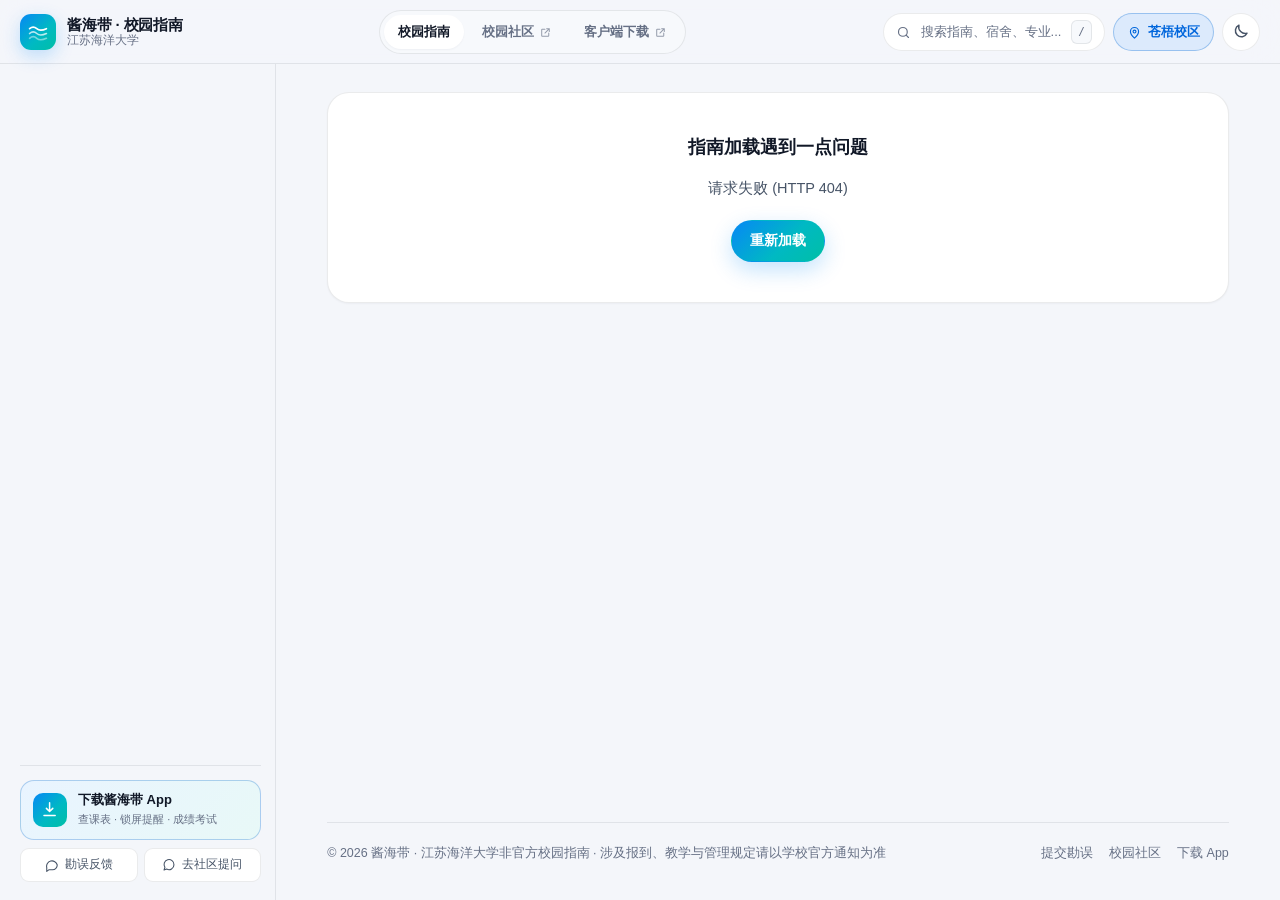
==== commit 191aa27e: "refactor: redesign campus guide with ocean clear UI, hash routing, zero CDNs, and versioned content" ====
--- a/index.html
+++ b/index.html
@@ -1,643 +1,534 @@
-<!DOCTYPE html>
-<html lang="zh-CN">
-
-<head>
-    <meta charset="UTF-8">
-    <meta name="viewport" content="width=device-width, initial-scale=1.0, maximum-scale=1.0, user-scalable=no">
-    <title>江苏海洋大学校园指南 (功能更新)</title>
-    <!-- 引入Tailwind CSS -->
-    <script src="https://cdn.tailwindcss.com"></script>
-    <!-- Tailwind CSS 配置 -->
+<!doctype html>
+<html lang="zh-CN" data-theme="light">
+  <head>
+    <meta charset="utf-8" />
+    <meta name="viewport" content="width=device-width, initial-scale=1, viewport-fit=cover" />
+    <meta name="theme-color" content="#f4f6fa" />
+    <meta name="color-scheme" content="light dark" />
+    <meta
+      name="description"
+      content="江苏海洋大学校园指南（酱海带出品）：大一校区查询、开学必备勾选清单、苍梧/通灌/宋跳三校区宿舍食堂实拍、宽带 WebVPN 配置与常见问答。"
+    />
+    <link rel="icon" href="/favicon.svg" type="image/svg+xml" />
+    <link rel="canonical" href="https://jianghaidai.com/" />
+    <meta property="og:type" content="website" />
+    <meta property="og:title" content="江苏海洋大学校园指南 · 酱海带" />
+    <meta
+      property="og:description"
+      content="覆盖苍梧、通灌、宋跳三校区：新生校区秒查、行李勾选清单、宿舍食堂实拍与数字化校园实用手册。"
+    />
+    <meta property="og:url" content="https://jianghaidai.com/" />
+    <title>江苏海洋大学校园指南 · 酱海带</title>
     <script>
-        tailwind.config = {
-            darkMode: 'class',
-        }
+      (() => {
+        document.documentElement.classList.add("js");
+        let mode = "system";
+        let theme = matchMedia("(prefers-color-scheme: dark)").matches ? "dark" : "light";
+        try {
+          const saved = localStorage.getItem("jhd-theme") || localStorage.getItem("theme");
+          if (saved === "light" || saved === "dark") {
+            mode = saved;
+            theme = saved;
+          }
+        } catch (_) {}
+        document.documentElement.dataset.theme = theme;
+        document.documentElement.dataset.themeMode = mode;
+        const meta = document.querySelector('meta[name="theme-color"]');
+        if (meta) meta.content = theme === "dark" ? "#0b0e14" : "#f4f6fa";
+      })();
     </script>
-    <!-- 引入Lucide图标库 -->
-    <script src="https://unpkg.com/lucide@latest"></script>
-    <!-- 引入Inter字体 -->
-    <link rel="preconnect" href="https://rsms.me/">
-    <link rel="stylesheet" href="https://rsms.me/inter/inter.css">
-    <!-- 引入自定义样式表 -->
-    <link rel="stylesheet" href="css/style.css">
-    <!-- 新增: 排序按钮激活样式 -->
-    <style>
-        .sort-btn.active {
-            background-color: #3b82f6; /* blue-500 */
-            color: white;
-        }
-        html.dark .sort-btn.active {
-             background-color: #2563eb; /* blue-600 */
-        }
-    </style>
-</head>
-
-<body class="bg-gray-50 dark:bg-gray-950">
-    <!-- 加载动画 -->
-    <div id="loading-overlay"
-        class="fixed inset-0 bg-white dark:bg-gray-950 z-[100] flex flex-col items-center justify-center transition-opacity duration-500">
-        <div class="loader"></div>
-        <p class="mt-4 text-lg font-semibold text-gray-700 dark:text-gray-300">江苏海洋大学校园指南</p>
-        <p class="text-sm text-gray-500">正在加载...</p>
+    <link rel="stylesheet" href="/css/style.css?v=20261121" />
+  </head>
+  <body>
+    <a class="skip-link" href="#main-content">跳到主要内容</a>
+
+    <!-- 内联 SVG 图标集（零外部 CDN 依赖） -->
+    <svg class="icon-sprite" aria-hidden="true">
+      <symbol id="i-wave" viewBox="0 0 40 40">
+        <path d="M6 14.5c4-3.7 8-3.7 12 0s8 3.7 16 0" />
+        <path d="M6 22.5c4-3.7 8-3.7 12 0s8 3.7 16 0" opacity=".72" />
+        <path d="M6 30.5c4-3.7 8-3.7 12 0s8 3.7 16 0" opacity=".45" />
+      </symbol>
+      <symbol id="i-compass" viewBox="0 0 24 24">
+        <circle cx="12" cy="12" r="9" />
+        <polygon points="15.5 8.5 13.4 13.4 8.5 15.5 10.6 10.6 15.5 8.5" />
+      </symbol>
+      <symbol id="i-backpack" viewBox="0 0 24 24">
+        <path d="M5 10a7 7 0 0 1 14 0v9a2 2 0 0 1-2 2H7a2 2 0 0 1-2-2v-9Z" />
+        <path d="M9 4.5V3a1 1 0 0 1 1-1h4a1 1 0 0 1 1 1v1.5" />
+        <path d="M8 14h8M8 17.5h8" />
+      </symbol>
+      <symbol id="i-coffee" viewBox="0 0 24 24">
+        <path d="M17 8h1a4 4 0 1 1 0 8h-1" />
+        <path d="M3 8h14v7a4 4 0 0 1-4 4H7a4 4 0 0 1-4-4V8Z" />
+        <path d="M6 3v2M10 3v2M14 3v2" />
+      </symbol>
+      <symbol id="i-graduation-cap" viewBox="0 0 24 24">
+        <path d="M22 10 12 5 2 10l10 5 10-5Z" />
+        <path d="M6 12v5c0 1.7 2.7 3 6 3s6-1.3 6-3v-5" />
+      </symbol>
+      <symbol id="i-laptop" viewBox="0 0 24 24">
+        <rect x="3" y="4" width="18" height="12" rx="2" />
+        <path d="M2 20h20" />
+      </symbol>
+      <symbol id="i-help-circle" viewBox="0 0 24 24">
+        <circle cx="12" cy="12" r="9" />
+        <path d="M9.3 9a3 3 0 0 1 5.6 1.4c0 2-2.9 2.4-2.9 4.1" />
+        <path d="M12 17.5h.01" />
+      </symbol>
+      <symbol id="i-search" viewBox="0 0 24 24">
+        <circle cx="11" cy="11" r="7" />
+        <path d="m20 20-3.8-3.8" />
+      </symbol>
+      <symbol id="i-sun" viewBox="0 0 24 24">
+        <circle cx="12" cy="12" r="3.5" />
+        <path d="M12 2.5v2M12 19.5v2M2.5 12h2M19.5 12h2M5.3 5.3l1.4 1.4m10.6 10.6 1.4 1.4m0-13.4-1.4 1.4M6.7 17.3l-1.4 1.4" />
+      </symbol>
+      <symbol id="i-moon" viewBox="0 0 24 24">
+        <path d="M20 14.1A8.3 8.3 0 0 1 9.9 4 7.6 7.6 0 1 0 20 14.1Z" />
+      </symbol>
+      <symbol id="i-map-pin" viewBox="0 0 24 24">
+        <path d="M12 21s-6.5-5.6-6.5-10.5a6.5 6.5 0 1 1 13 0C18.5 15.4 12 21 12 21Z" />
+        <circle cx="12" cy="10.5" r="2.3" />
+      </symbol>
+      <symbol id="i-check" viewBox="0 0 24 24">
+        <path d="m5 12.5 4.3 4.3L19 7" />
+      </symbol>
+      <symbol id="i-check-square" viewBox="0 0 24 24">
+        <rect x="3.5" y="3.5" width="17" height="17" rx="4" />
+        <path d="m8 12.2 2.7 2.8L16.2 9.5" />
+      </symbol>
+      <symbol id="i-bed" viewBox="0 0 24 24">
+        <path d="M3 7v11M21 18v-6a2 2 0 0 0-2-2H3M3 14h18" />
+        <path d="M7 10V8a1 1 0 0 1 1-1h3a1 1 0 0 1 1 1v2" />
+      </symbol>
+      <symbol id="i-utensils" viewBox="0 0 24 24">
+        <path d="M4 3v7a3 3 0 0 0 6 0V3M7 3v18M16 3c0 5 0 9 0 18M16 3a4 4 0 0 1 4 4v4h-4" />
+      </symbol>
+      <symbol id="i-wifi" viewBox="0 0 24 24">
+        <path d="M2 8.8a15 15 0 0 1 20 0M5.5 12.5a10 10 0 0 1 13 0M9 16.2a5 5 0 0 1 6 0" />
+        <circle cx="12" cy="19.5" r="1" fill="currentColor" />
+      </symbol>
+      <symbol id="i-flag" viewBox="0 0 24 24">
+        <path d="M5 21V4m0 0h12l-2.5 4.5L17 13H5" />
+      </symbol>
+      <symbol id="i-chevron-right" viewBox="0 0 24 24"><path d="m9 5 7 7-7 7" /></symbol>
+      <symbol id="i-chevron-left" viewBox="0 0 24 24"><path d="m15 19-7-7 7-7" /></symbol>
+      <symbol id="i-chevron-down" viewBox="0 0 24 24"><path d="m6 9 6 6 6-6" /></symbol>
+      <symbol id="i-arrow-right" viewBox="0 0 24 24"><path d="M5 12h14m-5-5 5 5-5 5" /></symbol>
+      <symbol id="i-external" viewBox="0 0 24 24">
+        <path d="M14 5h5v5M19 5l-8 8" />
+        <path d="M18 13v5a1 1 0 0 1-1 1H6a1 1 0 0 1-1-1V7a1 1 0 0 1 1-1h5" />
+      </symbol>
+      <symbol id="i-copy" viewBox="0 0 24 24">
+        <rect x="8" y="8" width="11" height="11" rx="2" />
+        <path d="M16 8V6a2 2 0 0 0-2-2H6a2 2 0 0 0-2 2v8a2 2 0 0 0 2 2h2" />
+      </symbol>
+      <symbol id="i-share" viewBox="0 0 24 24">
+        <path d="M8.5 9.5 12 6l3.5 3.5M12 6v9" />
+        <path d="M5 14v4a2 2 0 0 0 2 2h10a2 2 0 0 0 2-2v-4" />
+      </symbol>
+      <symbol id="i-menu" viewBox="0 0 24 24"><path d="M4 7h16M4 12h16M4 17h16" /></symbol>
+      <symbol id="i-close" viewBox="0 0 24 24"><path d="m6 6 12 12M18 6 6 18" /></symbol>
+      <symbol id="i-message" viewBox="0 0 24 24">
+        <path d="M21 12a8 8 0 0 1-8 8H7l-4 3v-6.5A8 8 0 1 1 21 12Z" />
+      </symbol>
+      <symbol id="i-calendar" viewBox="0 0 24 24">
+        <rect x="3.5" y="4.5" width="17" height="16" rx="2.5" />
+        <path d="M3.5 9.5h17M8 3v3M16 3v3" />
+      </symbol>
+      <symbol id="i-shield" viewBox="0 0 24 24">
+        <path d="M12 3 5 6v5.3c0 4.4 2.8 7.8 7 9.7 4.2-1.9 7-5.3 7-9.7V6l-7-3Z" />
+        <path d="m8.8 12.2 2.2 2.2 4.5-4.7" />
+      </symbol>
+      <symbol id="i-folder" viewBox="0 0 24 24">
+        <path d="M3 7a2 2 0 0 1 2-2h4l2 2h8a2 2 0 0 1 2 2v8a2 2 0 0 1-2 2H5a2 2 0 0 1-2-2V7Z" />
+      </symbol>
+      <symbol id="i-zap" viewBox="0 0 24 24">
+        <polygon points="13 2 4 14 11 14 10 22 20 10 13 10 13 2" />
+      </symbol>
+      <symbol id="i-heart" viewBox="0 0 24 24">
+        <path d="M12 20.3S3.5 15.2 3.5 9.4a4.9 4.9 0 0 1 8.5-3.3 4.9 4.9 0 0 1 8.5 3.3c0 5.8-8.5 10.9-8.5 10.9Z" />
+      </symbol>
+      <symbol id="i-info" viewBox="0 0 24 24">
+        <circle cx="12" cy="12" r="9" />
+        <path d="M12 11v5M12 8h.01" />
+      </symbol>
+      <symbol id="i-shopping-bag" viewBox="0 0 24 24">
+        <path d="M6 7h12l1 13H5L6 7Z" />
+        <path d="M9 7V5a3 3 0 0 1 6 0v2" />
+      </symbol>
+      <symbol id="i-package" viewBox="0 0 24 24">
+        <path d="m12 3 8 4.5v9L12 21l-8-4.5v-9L12 3Z" />
+        <path d="m4 7.5 8 4.5 8-4.5M12 12v9" />
+      </symbol>
+      <symbol id="i-navigation" viewBox="0 0 24 24">
+        <polygon points="3 11 21 3 13 21 11 13 3 11" />
+      </symbol>
+      <symbol id="i-book-open" viewBox="0 0 24 24">
+        <path d="M2 5.5A3.5 3.5 0 0 1 5.5 2H12v18H5.5A3.5 3.5 0 0 0 2 23.5v-18ZM22 5.5A3.5 3.5 0 0 0 18.5 2H12v18h6.5a3.5 3.5 0 0 1 3.5 3.5v-18Z" />
+      </symbol>
+      <symbol id="i-trending-up" viewBox="0 0 24 24">
+        <path d="m22 7-8.5 8.5-5-5L2 17" />
+        <path d="M16 7h6v6" />
+      </symbol>
+      <symbol id="i-smartphone" viewBox="0 0 24 24">
+        <rect x="6" y="2.5" width="12" height="19" rx="2.5" />
+        <path d="M12 18h.01" />
+      </symbol>
+      <symbol id="i-clock" viewBox="0 0 24 24">
+        <circle cx="12" cy="12" r="9" />
+        <path d="M12 7v5l3.2 2" />
+      </symbol>
+      <symbol id="i-award" viewBox="0 0 24 24">
+        <circle cx="12" cy="8.5" r="5.5" />
+        <path d="m8.5 13.2-1.5 7.8 5-2.7 5 2.7-1.5-7.8" />
+      </symbol>
+      <symbol id="i-credit-card" viewBox="0 0 24 24">
+        <rect x="2.5" y="5" width="19" height="14" rx="2.5" />
+        <path d="M2.5 10h19" />
+      </symbol>
+      <symbol id="i-message-circle" viewBox="0 0 24 24">
+        <path d="M20.5 11.5a8.5 8.5 0 0 1-12.5 7.5L3.5 20.5 5 16a8.5 8.5 0 1 1 15.5-4.5Z" />
+      </symbol>
+      <symbol id="i-globe" viewBox="0 0 24 24">
+        <circle cx="12" cy="12" r="9" />
+        <path d="M3 12h18M12 3a14 14 0 0 1 0 18M12 3a14 14 0 0 0 0 18" />
+      </symbol>
+      <symbol id="i-key" viewBox="0 0 24 24">
+        <circle cx="7.5" cy="15.5" r="4.5" />
+        <path d="m10.8 12.2 9.7-9.7M16 7l3 3M19 4l2 2" />
+      </symbol>
+      <symbol id="i-zoom-in" viewBox="0 0 24 24">
+        <circle cx="11" cy="11" r="7" />
+        <path d="m20 20-3.8-3.8M11 8v6M8 11h6" />
+      </symbol>
+      <symbol id="i-rotate-ccw" viewBox="0 0 24 24">
+        <path d="M3 12a9 9 0 1 0 3-6.7L3 8" />
+        <path d="M3 3v5h5" />
+      </symbol>
+      <symbol id="i-download" viewBox="0 0 24 24">
+        <path d="M12 3.5v11m0 0 4-4m-4 4-4-4M5 19.5h14" />
+      </symbol>
+      <symbol id="i-star" viewBox="0 0 24 24">
+        <polygon points="12 2.5 14.9 8.4 21.5 9.3 16.7 14 17.8 20.5 12 17.4 6.2 20.5 7.3 14 2.5 9.3 9.1 8.4 12 2.5" />
+      </symbol>
+    </svg>
+
+    <!-- 顶栏：统一酱海带生态导航 -->
+    <header class="site-header" data-header>
+      <div class="header-inner">
+        <div class="header-left">
+          <button
+            class="icon-btn mobile-only"
+            type="button"
+            id="sidebar-toggle-btn"
+            aria-label="打开章节目录"
+            aria-expanded="false"
+            aria-controls="guide-sidebar"
+          >
+            <svg><use href="#i-menu" /></svg>
+          </button>
+          <a class="brand" href="#/home/home" aria-label="江苏海洋大学校园指南首页">
+            <span class="brand-mark"><svg><use href="#i-wave" /></svg></span>
+            <span class="brand-text">
+              <strong>酱海带 · 校园指南</strong>
+              <small>江苏海洋大学</small>
+            </span>
+          </a>
+        </div>
+
+        <nav class="eco-nav" aria-label="酱海带生态导航">
+          <a href="#/home/home" class="is-active" aria-current="page">校园指南</a>
+          <a href="https://bbs.jianghaidai.com/" target="_blank" rel="noopener">
+            <span>校园社区</span>
+            <svg><use href="#i-external" /></svg>
+          </a>
+          <a href="https://app.jianghaidai.com/" target="_blank" rel="noopener">
+            <span>客户端下载</span>
+            <svg><use href="#i-external" /></svg>
+          </a>
+        </nav>
+
+        <div class="header-actions">
+          <button
+            class="search-trigger"
+            type="button"
+            id="open-search-btn"
+            aria-label="搜索指南、宿舍、食堂与专业"
+          >
+            <svg><use href="#i-search" /></svg>
+            <span class="search-trigger-placeholder">搜索指南、宿舍、专业...</span>
+            <kbd class="search-kbd">/</kbd>
+          </button>
+
+          <button
+            class="campus-pill"
+            type="button"
+            id="open-campus-btn"
+            title="切换当前校区"
+            aria-label="切换当前校区"
+          >
+            <svg><use href="#i-map-pin" /></svg>
+            <span id="header-campus-label">苍梧校区</span>
+          </button>
+
+          <button
+            class="icon-btn"
+            type="button"
+            id="theme-toggle-btn"
+            aria-label="切换深浅色主题"
+            title="切换主题"
+          >
+            <svg class="theme-sun"><use href="#i-sun" /></svg>
+            <svg class="theme-moon"><use href="#i-moon" /></svg>
+          </button>
+        </div>
+      </div>
+    </header>
+
+    <!-- 移动端侧栏遮罩 -->
+    <div class="sidebar-backdrop" id="sidebar-backdrop" hidden></div>
+
+    <!-- 主体双栏知识库布局 -->
+    <div class="guide-layout">
+      <aside class="guide-sidebar" id="guide-sidebar" aria-label="指南章节目录">
+        <div class="sidebar-mobile-head mobile-only">
+          <span>章节目录</span>
+          <button class="icon-btn" type="button" id="sidebar-close-btn" aria-label="关闭章节目录">
+            <svg><use href="#i-close" /></svg>
+          </button>
+        </div>
+
+        <nav class="sidebar-nav" id="sidebar-nav">
+          <!-- 动态生成目录树 -->
+        </nav>
+
+        <div class="sidebar-footer">
+          <a class="sidebar-app-card" href="https://app.jianghaidai.com/" target="_blank" rel="noopener">
+            <div class="sidebar-app-icon"><svg><use href="#i-download" /></svg></div>
+            <div>
+              <strong>下载酱海带 App</strong>
+              <small>查课表 · 锁屏提醒 · 成绩考试</small>
+            </div>
+          </a>
+          <div class="sidebar-utility-row">
+            <button type="button" class="ghost-action" id="sidebar-feedback-btn">
+              <svg><use href="#i-message" /></svg>
+              <span>勘误反馈</span>
+            </button>
+            <a
+              class="ghost-action"
+              href="https://bbs.jianghaidai.com/"
+              target="_blank"
+              rel="noopener"
+            >
+              <svg><use href="#i-message-circle" /></svg>
+              <span>去社区提问</span>
+            </a>
+          </div>
+        </div>
+      </aside>
+
+      <main class="guide-main" id="main-content" tabindex="-1">
+        <div class="article-stage" id="article-container">
+          <!-- 首屏骨架占位，数据就绪后即时替换 -->
+          <div class="skeleton-card" aria-busy="true" aria-label="正在加载江苏海洋大学校园指南">
+            <div class="skeleton-line skeleton-kicker"></div>
+            <div class="skeleton-line skeleton-title"></div>
+            <div class="skeleton-line skeleton-sub"></div>
+            <div class="skeleton-grid">
+              <div class="skeleton-box"></div>
+              <div class="skeleton-box"></div>
+              <div class="skeleton-box"></div>
+            </div>
+          </div>
+          <noscript>
+            <div class="noscript-banner">
+              <h1>江苏海洋大学校园指南</h1>
+              <p>浏览完整交互式指南（含校区查询、行李勾选清单、三校区宿舍与食堂导览）请启用浏览器 JavaScript。</p>
+              <p>
+                快捷入口：
+                <a href="https://app.jianghaidai.com/">酱海带校园助手官方下载</a> ·
+                <a href="https://bbs.jianghaidai.com/">酱海带校园社区</a>
+              </p>
+            </div>
+          </noscript>
+        </div>
+
+        <footer class="guide-footer">
+          <div class="guide-footer-inner">
+            <p>
+              © <span id="footer-year">2026</span> 酱海带 · 江苏海洋大学非官方校园指南 ·
+              涉及报到、教学与管理规定请以学校官方通知为准
+            </p>
+            <div class="guide-footer-links">
+              <button type="button" class="link-btn" id="footer-feedback-btn">提交勘误</button>
+              <a href="https://bbs.jianghaidai.com/" target="_blank" rel="noopener">校园社区</a>
+              <a href="https://app.jianghaidai.com/" target="_blank" rel="noopener">下载 App</a>
+            </div>
+          </div>
+        </footer>
+      </main>
     </div>
 
-    <!-- 校区选择器模态窗口 -->
-    <div id="campus-selector-modal"
-        class="fixed inset-0 bg-gray-900 bg-opacity-75 flex items-center justify-center z-[100] p-4 hidden">
-        <div class="bg-white dark:bg-gray-900 rounded-2xl shadow-2xl w-full max-w-3xl transform transition-all scale-95 opacity-0 flex flex-col max-h-full"
-            id="campus-selector-dialog">
-            <div class="p-6 md:p-8 text-center flex-shrink-0">
-                <h2 class="text-2xl md:text-3xl font-bold text-gray-800 dark:text-gray-100 mb-2">欢迎来到江苏海洋大学！</h2>
-                <p class="text-gray-600 dark:text-gray-400">请选择你的校区，以便我们为你提供更精准的指南。</p>
-            </div>
-            <div class="overflow-y-auto px-6 md:px-8 pb-6 md:pb-8">
-                <div class="space-y-4 md:space-y-0 md:grid md:grid-cols-3 md:gap-6">
-                    <!-- 苍梧校区卡片 -->
-                    <button data-campus="cangwu"
-                        class="campus-select-btn w-full text-left rounded-xl shadow-lg group transform hover:scale-105 transition-transform duration-300 overflow-hidden bg-gray-100 dark:bg-gray-800">
-                        <div class="md:hidden flex items-center p-2">
-                            <div class="w-24 h-16 rounded-lg bg-gray-200 dark:bg-gray-700 flex-shrink-0">
-                                <img src="/uploads/images/%E8%8B%8D%E6%A2%A7%E6%A0%A1%E5%8C%BA.jpg" alt="[苍梧校区的图片]"
-                                    class="w-full h-full object-contain">
-                            </div>
-                            <div class="ml-4">
-                                <h3 class="text-gray-800 dark:text-gray-100 text-lg font-bold">苍梧校区</h3>
-                            </div>
-                        </div>
-                        <div class="hidden md:block relative h-56">
-                            <img src="/uploads/images/%E8%8B%8D%E6%A2%A7%E6%A0%A1%E5%8C%BA.jpg" alt="[苍梧校区的图片]"
-                                class="absolute inset-0 w-full h-full object-cover transition-transform duration-300 group-hover:scale-110">
-                            <div class="absolute inset-0 bg-gradient-to-t from-black/60 to-transparent"></div>
-                            <div class="absolute bottom-0 left-0 p-4">
-                                <h3 class="text-white text-2xl font-bold drop-shadow-lg">苍梧校区</h3>
-                            </div>
-                        </div>
-                    </button>
-                    <!-- 通灌校区卡片 -->
-                    <button data-campus="tongguan"
-                        class="campus-select-btn w-full text-left rounded-xl shadow-lg group transform hover:scale-105 transition-transform duration-300 overflow-hidden bg-gray-100 dark:bg-gray-800">
-                        <div class="flex items-center p-2 md:hidden">
-                            <div class="w-24 h-16 rounded-lg bg-gray-200 dark:bg-gray-700 flex-shrink-0">
-                                <img src="/uploads/images/%E9%80%9A%E7%81%8C%E6%A0%A1%E5%8C%BA.jpg" alt="[通灌校区的图片]"
-                                    class="w-full h-full object-contain">
-                            </div>
-                            <div class="ml-4">
-                                <h3 class="text-gray-800 dark:text-gray-100 text-lg font-bold">通灌校区</h3>
-                            </div>
-                        </div>
-                        <div class="hidden md:block relative h-56">
-                            <img src="/uploads/images/%E9%80%9A%E7%81%8C%E6%A0%A1%E5%8C%BA.jpg" alt="[通灌校区的图片]"
-                                class="absolute inset-0 w-full h-full object-cover transition-transform duration-300 group-hover:scale-110">
-                            <div class="absolute inset-0 bg-gradient-to-t from-black/60 to-transparent"></div>
-                            <div class="absolute bottom-0 left-0 p-4">
-                                <h3 class="text-white text-2xl font-bold drop-shadow-lg">通灌校区</h3>
-                            </div>
-                        </div>
-                    </button>
-                    <!-- 宋跳校区卡片 -->
-                    <button data-campus="songtiao"
-                        class="campus-select-btn w-full text-left rounded-xl shadow-lg group transform hover:scale-105 transition-transform duration-300 overflow-hidden bg-gray-100 dark:bg-gray-800">
-                        <div class="flex items-center p-2 md:hidden">
-                            <div class="w-24 h-16 rounded-lg bg-gray-200 dark:bg-gray-700 flex-shrink-0">
-                                <img src="/uploads/images/%E5%AE%8B%E8%B7%B3%E6%A0%A1%E5%8C%BA.jpg" alt="[宋跳校区的图片]"
-                                    class="w-full h-full object-contain">
-                            </div>
-                            <div class="ml-4">
-                                <h3 class="text-gray-800 dark:text-gray-100 text-lg font-bold">宋跳校区</h3>
-                            </div>
-                        </div>
-                        <div class="hidden md:block relative h-56">
-                            <img src="/uploads/images/%E5%AE%8B%E8%B7%B3%E6%A0%A1%E5%8C%BA.jpg" alt="[宋跳校区的图片]"
-                                class="absolute inset-0 w-full h-full object-cover transition-transform duration-300 group-hover:scale-110">
-                            <div class="absolute inset-0 bg-gradient-to-t from-black/60 to-transparent"></div>
-                            <div class="absolute bottom-0 left-0 p-4">
-                                <h3 class="text-white text-2xl font-bold drop-shadow-lg">宋跳校区</h3>
-                            </div>
-                        </div>
-                    </button>
-                </div>
-            </div>
-        </div>
+    <!-- 移动端底部快捷栏 -->
+    <nav class="mobile-tabbar mobile-only" aria-label="移动端快捷导航">
+      <a href="#/home/home" class="tabbar-item is-active" data-tab="home">
+        <svg><use href="#i-compass" /></svg>
+        <span>总览</span>
+      </a>
+      <button type="button" class="tabbar-item" id="mobile-tab-menu" data-tab="menu">
+        <svg><use href="#i-menu" /></svg>
+        <span>目录</span>
+      </button>
+      <button type="button" class="tabbar-item" id="mobile-tab-search" data-tab="search">
+        <svg><use href="#i-search" /></svg>
+        <span>搜索</span>
+      </button>
+      <button type="button" class="tabbar-item" id="mobile-tab-campus" data-tab="campus">
+        <svg><use href="#i-map-pin" /></svg>
+        <span id="mobile-campus-label">苍梧</span>
+      </button>
+      <a href="https://app.jianghaidai.com/" target="_blank" rel="noopener" class="tabbar-item">
+        <svg><use href="#i-download" /></svg>
+        <span>App</span>
+      </a>
+    </nav>
+
+    <!-- 全局即时搜索弹窗 -->
+    <dialog class="modal-dialog search-dialog" id="search-dialog" aria-label="全局搜索">
+      <div class="search-modal-box">
+        <div class="search-modal-header">
+          <svg class="search-modal-icon"><use href="#i-search" /></svg>
+          <input
+            type="search"
+            id="global-search-input"
+            placeholder="搜索章节、专业所属校区、宿舍、食堂、社团或常见问题..."
+            autocomplete="off"
+          />
+          <button type="button" class="esc-btn" id="close-search-btn" aria-label="关闭搜索">ESC</button>
+        </div>
+        <div class="search-modal-results" id="global-search-results" role="listbox">
+          <!-- 动态搜索结果 -->
+        </div>
+      </div>
+    </dialog>
+
+    <!-- 三校区切换弹窗 -->
+    <dialog class="modal-dialog" id="campus-dialog" aria-labelledby="campus-dialog-title">
+      <div class="modal-card modal-card-wide">
+        <div class="modal-head">
+          <div>
+            <span class="modal-kicker">Campus Switcher</span>
+            <h2 id="campus-dialog-title">选择你关注的校区</h2>
+          </div>
+          <button type="button" class="icon-btn" data-close-dialog="campus-dialog" aria-label="关闭校区选择">
+            <svg><use href="#i-close" /></svg>
+          </button>
+        </div>
+        <p class="modal-desc">切换校区后，「食堂导览」与「宿舍导览」将优先展示对应校区的实拍详情。</p>
+        <div class="campus-picker-grid" id="campus-picker-grid">
+          <button type="button" class="campus-option-card" data-select-campus="cangwu">
+            <img src="/uploads/images/%E8%8B%8D%E6%A2%A7%E6%A0%A1%E5%8C%BA.jpg" alt="苍梧校区实景" loading="lazy" />
+            <div class="campus-option-body">
+              <strong>苍梧校区</strong>
+              <span>海州区苍梧路 · 主校区</span>
+            </div>
+          </button>
+          <button type="button" class="campus-option-card" data-select-campus="tongguan">
+            <img src="/uploads/images/%E9%80%9A%E7%81%8C%E6%A0%A1%E5%8C%BA.jpg" alt="通灌校区实景" loading="lazy" />
+            <div class="campus-option-body">
+              <strong>通灌校区</strong>
+              <span>海州区通灌南路 · 商院/艺设等</span>
+            </div>
+          </button>
+          <button type="button" class="campus-option-card" data-select-campus="songtiao">
+            <img src="/uploads/images/%E5%AE%8B%E8%B7%B3%E6%A0%A1%E5%8C%BA.jpg" alt="宋跳校区实景" loading="lazy" />
+            <div class="campus-option-body">
+              <strong>宋跳校区</strong>
+              <span>高新区苍梧东路 · 应用技术学院</span>
+            </div>
+          </button>
+        </div>
+      </div>
+    </dialog>
+
+    <!-- 免登录勘误与反馈弹窗 -->
+    <dialog class="modal-dialog" id="feedback-dialog" aria-labelledby="feedback-dialog-title">
+      <div class="modal-card">
+        <div class="modal-head">
+          <div>
+            <span class="modal-kicker">Feedback &amp; Errata</span>
+            <h2 id="feedback-dialog-title">指南勘误与建议</h2>
+          </div>
+          <button type="button" class="icon-btn" data-close-dialog="feedback-dialog" aria-label="关闭反馈窗口">
+            <svg><use href="#i-close" /></svg>
+          </button>
+        </div>
+        <form id="feedback-form" class="feedback-form">
+          <p class="feedback-context" id="feedback-page-context">关联章节：指南总览</p>
+          <label class="field-label" for="feedback-content">
+            <span>发现的信息变动或补充建议 <em>*</em></span>
+            <textarea
+              id="feedback-content"
+              name="content"
+              rows="4"
+              required
+              maxlength="1800"
+              placeholder="例如：苍梧二食堂二楼新增窗口、某宿舍楼门禁方式变动、希望补充的内容..."
+            ></textarea>
+          </label>
+          <label class="field-label" for="feedback-contact">
+            <span>联系方式（选填，方便核实致谢）</span>
+            <input
+              type="text"
+              id="feedback-contact"
+              name="contact"
+              maxlength="120"
+              placeholder="QQ / 邮箱 / 社区昵称"
+            />
+          </label>
+          <div class="feedback-actions">
+            <a
+              class="ghost-link"
+              href="https://bbs.jianghaidai.com/"
+              target="_blank"
+              rel="noopener"
+            >
+              需要互动答疑？去社区发帖 <svg><use href="#i-external" /></svg>
+            </a>
+            <button type="submit" class="btn btn-primary" id="feedback-submit-btn">提交反馈</button>
+          </div>
+        </form>
+      </div>
+    </dialog>
+
+    <!-- 全屏图片灯箱 -->
+    <dialog class="modal-dialog lightbox-dialog" id="lightbox-dialog" aria-label="实景大图预览">
+      <div class="lightbox-stage">
+        <button type="button" class="lightbox-close icon-btn" data-close-dialog="lightbox-dialog" aria-label="关闭大图">
+          <svg><use href="#i-close" /></svg>
+        </button>
+        <button type="button" class="lightbox-nav lightbox-prev" id="lightbox-prev" aria-label="上一张">
+          <svg><use href="#i-chevron-left" /></svg>
+        </button>
+        <figure class="lightbox-figure">
+          <img id="lightbox-img" src="" alt="" />
+          <figcaption id="lightbox-caption"></figcaption>
+        </figure>
+        <button type="button" class="lightbox-nav lightbox-next" id="lightbox-next" aria-label="下一张">
+          <svg><use href="#i-chevron-right" /></svg>
+        </button>
+      </div>
+    </dialog>
+
+    <!-- 全局轻量提示条 -->
+    <div class="toast" id="toast" role="status" aria-live="polite" aria-atomic="true">
+      <svg><use href="#i-check" /></svg>
+      <span id="toast-text"></span>
     </div>
 
-    <!-- 主视图 -->
-    <div id="main-view" class="flex h-screen relative">
-        <!-- 移动端遮罩层 -->
-        <div id="sidebar-overlay" class="fixed inset-0 bg-black bg-opacity-50 z-40 hidden md:hidden"></div>
-
-        <!-- 侧边栏导航 -->
-        <aside id="sidebar"
-            class="w-72 bg-blue-900 dark:bg-gray-900 text-white p-5 overflow-y-auto transition-transform transform -translate-x-full md:translate-x-0 fixed md:relative h-full z-50 shadow-lg flex flex-col">
-            <div class="text-center mb-10">
-                <h1 class="text-3xl font-bold tracking-wider">江苏海洋大学</h1>
-                <p class="text-sm text-blue-200 dark:text-gray-400 mt-1">校园指南</p>
-            </div>
-            <nav id="nav-menu" class="flex-grow"></nav>
-            <!-- 底部工具栏 -->
-            <div class="mt-auto pt-4 border-t border-blue-800 dark:border-gray-700 space-y-2">
-                <a href="https://app.jianghaidai.com/" target="_blank" rel="noopener noreferrer"
-                    class="w-full flex items-center justify-center px-4 py-3 text-sm font-semibold text-blue-900 bg-white rounded-lg shadow-sm hover:bg-blue-50 focus:outline-none focus:ring-2 focus:ring-blue-300 transition-colors dark:bg-blue-600 dark:text-white dark:hover:bg-blue-500"
-                    aria-label="下载酱海带校园助手">
-                    <i data-lucide="download" class="w-5 h-5 mr-3"></i>
-                    <span>下载酱海带 App</span>
-                </a>
-                <!-- 登录/用户状态 -->
-                <div id="auth-container">
-                    <!-- 未登录状态 -->
-                    <button id="login-prompt-btn"
-                        class="w-full flex items-center justify-center px-4 py-3 text-sm text-blue-200 dark:text-gray-300 rounded-md hover:bg-blue-800 dark:hover:bg-gray-700 transition-colors">
-                        <i data-lucide="user-circle" class="w-5 h-5 mr-3"></i>
-                        <span>登录 / 注册</span>
-                    </button>
-                    <!-- 已登录状态 -->
-                    <div id="user-profile-btn"
-                        class="hidden w-full p-2 rounded-lg hover:bg-blue-800 dark:hover:bg-gray-700 transition-colors cursor-pointer">
-                        <div class="flex items-center">
-                            <img id="sidebar-avatar" src="" alt="[用户头像]"
-                                class="w-10 h-10 rounded-full bg-blue-700 object-cover border-2 border-blue-400">
-                            <div class="ml-3 text-left">
-                                <p class="font-semibold text-base text-white truncate" id="sidebar-nickname">昵称</p>
-                                <p class="text-xs text-blue-200 dark:text-gray-400">查看个人中心</p>
-                            </div>
-                        </div>
-                    </div>
-                </div>
-                <button id="feedback-btn"
-                    class="w-full flex items-center justify-center px-4 py-2 text-sm text-blue-200 dark:text-gray-300 rounded-md hover:bg-blue-800 dark:hover:bg-gray-700 transition-colors">
-                    <i data-lucide="message-square-plus" class="w-4 h-4 mr-2"></i>
-                    <span>信息反馈</span>
-                </button>
-                <button id="theme-toggle-btn"
-                    class="w-full flex items-center justify-center px-4 py-2 text-sm text-blue-200 dark:text-gray-300 rounded-md hover:bg-blue-800 dark:hover:bg-gray-700 transition-colors">
-                    <span id="theme-icon-sun" class="mr-2">
-                        <i data-lucide="sun" class="w-4 h-4"></i>
-                    </span>
-                    <span id="theme-icon-moon" class="mr-2 hidden">
-                        <i data-lucide="moon" class="w-4 h-4"></i>
-                    </span>
-                    <span id="theme-text">切换模式</span>
-                </button>
-                <button id="change-campus-btn"
-                    class="w-full flex items-center justify-center px-4 py-2 text-sm text-blue-200 dark:text-gray-300 rounded-md hover:bg-blue-800 dark:hover:bg-gray-700 transition-colors">
-                    <i data-lucide="map-pin" class="w-4 h-4 mr-2"></i>
-                    <span id="current-campus-display"></span>
-                </button>
-            </div>
-        </aside>
-
-        <!-- 主内容区域 -->
-        <main class="flex-1 flex flex-col overflow-hidden">
-            <header
-                class="bg-white dark:bg-gray-900 dark:border-b dark:border-gray-800 shadow-md p-3 flex justify-between items-center z-10 space-x-4 flex-shrink-0">
-                <button id="menu-toggle" class="md:hidden text-gray-700 dark:text-gray-300 flex-shrink-0"><i
-                        data-lucide="menu"></i></button>
-                <div class="flex items-center min-w-0">
-                    <h2 id="content-title"
-                        class="text-xl font-semibold text-gray-800 dark:text-gray-100 truncate hidden sm:block">
-                    </h2>
-                </div>
-                <!-- 桌面端搜索栏 -->
-                <div class="relative w-full max-w-xs ml-auto hidden md:block">
-                    <form id="search-form" class="w-full">
-                        <input type="search" id="search-input" placeholder="实时搜索指南..."
-                            class="w-full pl-10 pr-4 py-2 rounded-full border bg-gray-100 dark:bg-gray-800 dark:text-gray-200 dark:border-gray-700 focus:bg-white dark:focus:bg-gray-700 focus:outline-none focus:ring-2 focus:ring-blue-500 transition-colors">
-                        <i data-lucide="search"
-                            class="absolute left-3 top-1/2 -translate-y-1/2 w-5 h-5 text-gray-400"></i>
-                    </form>
-                    <div id="live-search-results"
-                        class="absolute left-0 right-0 mt-2 bg-white dark:bg-gray-800 rounded-lg shadow-xl border border-gray-200 dark:border-gray-700 hidden">
-                        <!-- 实时搜索结果将动态插入这里 -->
-                    </div>
-                </div>
-                <a href="https://app.jianghaidai.com/" target="_blank" rel="noopener noreferrer"
-                    class="inline-flex items-center justify-center px-3 py-2 text-sm font-semibold text-white bg-blue-600 rounded-lg shadow-sm hover:bg-blue-700 focus:outline-none focus:ring-2 focus:ring-offset-2 focus:ring-blue-500 transition-colors flex-shrink-0"
-                    aria-label="下载酱海带校园助手">
-                    <i data-lucide="download" class="w-5 h-5 sm:mr-2"></i>
-                    <span class="hidden sm:inline">下载 App</span>
-                </a>
-                <a href="#" id="home-button-top"
-                    class="text-gray-600 dark:text-gray-400 hover:text-blue-700 dark:hover:text-blue-400 transition-colors flex-shrink-0"><i
-                        data-lucide="home" class="w-5 h-5"></i></a>
-            </header>
-            <div id="content-area"
-                class="flex-1 px-4 md:px-8 overflow-y-auto bg-gray-50 dark:bg-gray-950 pb-16 md:pb-0">
-                <!-- 内容将通过JS动态加载到这里 -->
-            </div>
-        </main>
-    </div>
-
-    <!-- 详情视图 -->
-    <div id="detail-view"
-        class="fixed inset-0 bg-gray-50 dark:bg-gray-950 z-40 flex-col transform translate-x-full hidden">
-        <header
-            class="bg-white dark:bg-gray-900 dark:border-b dark:border-gray-800 shadow-md p-4 flex items-center z-10 flex-shrink-0">
-            <button id="back-to-main-btn"
-                class="text-gray-600 dark:text-gray-300 hover:text-blue-700 dark:hover:text-blue-400 transition-colors">
-                <i data-lucide="chevron-left" class="w-6 h-6"></i>
-            </button>
-            <h2 id="detail-title" class="text-xl font-semibold text-gray-800 dark:text-gray-100 truncate ml-4">详情</h2>
-        </header>
-        <div id="detail-content" class="flex-1 p-4 md:p-8 overflow-y-auto">
-            <!-- 详细内容将加载到这里 -->
-        </div>
-    </div>
-
-    <!-- =================================================================================== -->
-    <!-- ===================== 学习资料共享中心视图 (Materials View) ===================== -->
-    <!-- =================================================================================== -->
-    <div id="materials-view" class="fixed inset-0 bg-gray-50 dark:bg-gray-950 z-30 flex-col hidden">
-        <!-- 资料共享视图的头部 -->
-        <header
-            class="bg-white dark:bg-gray-900 dark:border-b dark:border-gray-800 shadow-md p-3 flex justify-between items-center z-10 flex-shrink-0">
-            <!-- 返回主视图的按钮 -->
-            <button id="back-to-main-from-materials-btn"
-                class="text-gray-600 dark:text-gray-300 hover:text-blue-700 dark:hover:text-blue-400 transition-colors">
-                <i data-lucide="arrow-left" class="w-6 h-6"></i>
-            </button>
-            <!-- 视图标题 -->
-            <h2 class="text-xl font-semibold text-gray-800 dark:text-gray-100">学习资料共享</h2>
-            <!-- 上传按钮 -->
-            <button id="upload-material-prompt-btn"
-                class="bg-blue-600 text-white font-semibold py-2 px-4 rounded-lg hover:bg-blue-700 focus:outline-none focus:ring-2 focus:ring-offset-2 focus:ring-blue-500 transition-colors flex items-center">
-                <i data-lucide="upload-cloud" class="w-5 h-5 mr-2"></i>
-                <span>上传资料</span>
-            </button>
-        </header>
-
-        <!-- ===================== 新增: 筛选与搜索栏 ===================== -->
-        <div id="materials-filter-bar" class="p-4 bg-white dark:bg-gray-900 border-b dark:border-gray-800 flex-shrink-0">
-            <div class="grid grid-cols-1 md:grid-cols-3 gap-4">
-                <!-- 学院和专业筛选 -->
-                <div class="grid grid-cols-2 gap-2">
-                    <select id="materials-college-filter" class="custom-select w-full p-2 border rounded-md bg-gray-50 dark:bg-gray-800 dark:text-gray-200 dark:border-gray-700 focus:ring-2 focus:ring-blue-500 focus:outline-none">
-                        <option value="">所有学院</option>
-                    </select>
-                    <select id="materials-major-filter" class="custom-select w-full p-2 border rounded-md bg-gray-50 dark:bg-gray-800 dark:text-gray-200 dark:border-gray-700 focus:ring-2 focus:ring-blue-500 focus:outline-none" disabled>
-                        <option value="">所有专业</option>
-                    </select>
-                </div>
-                <!-- 关键词搜索 -->
-                <div class="relative">
-                     <i data-lucide="search" class="absolute left-3 top-1/2 -translate-y-1/2 w-5 h-5 text-gray-400"></i>
-                    <input type="search" id="materials-search-input" placeholder="搜索课程或教师..." class="w-full pl-10 pr-4 py-2 rounded-md border bg-gray-50 dark:bg-gray-800 dark:text-gray-200 dark:border-gray-700 focus:ring-2 focus:ring-blue-500 focus:outline-none">
-                </div>
-                <!-- 排序方式 -->
-                <div id="materials-sort-buttons" class="flex items-center justify-center md:justify-end space-x-2 bg-gray-100 dark:bg-gray-800 p-1 rounded-lg">
-                    <button data-sort="createdAt" class="sort-btn active flex-1 text-sm font-semibold px-3 py-1 rounded-md transition-colors">最新上传</button>
-                    <button data-sort="downloadCount" class="sort-btn flex-1 text-sm font-semibold px-3 py-1 rounded-md transition-colors">最多下载</button>
-                </div>
-            </div>
-        </div>
-        <!-- ===================== 新增结束 ===================== -->
-
-        <!-- 资料共享视图的内容区 -->
-        <div id="materials-content" class="flex-1 p-4 md:p-8 overflow-y-auto">
-            <!-- 资料卡片将通过JS动态加载到这里 -->
-            <p class="text-center text-gray-500">正在加载资料...</p>
-        </div>
-    </div>
-
-
-    <!-- 移动端底部导航栏 -->
-    <footer id="bottom-nav"
-        class="fixed bottom-0 left-0 right-0 h-16 bg-white dark:bg-gray-900 border-t border-gray-200 dark:border-gray-700 flex justify-around items-center z-30 md:hidden">
-        <button id="bottom-nav-home"
-            class="nav-btn flex flex-col items-center text-gray-600 dark:text-gray-400 transition-colors">
-            <i data-lucide="home" class="w-6 h-6"></i>
-            <span class="text-xs mt-1">主页</span>
-        </button>
-        <button id="bottom-nav-menu"
-            class="nav-btn flex flex-col items-center text-gray-600 dark:text-gray-400 transition-colors">
-            <i data-lucide="menu" class="w-6 h-6"></i>
-            <span class="text-xs mt-1">菜单</span>
-        </button>
-        <button id="bottom-nav-search"
-            class="nav-btn flex flex-col items-center text-gray-600 dark:text-gray-400 transition-colors">
-            <i data-lucide="search" class="w-6 h-6"></i>
-            <span class="text-xs mt-1">搜索</span>
-        </button>
-        <button id="bottom-nav-campus"
-            class="nav-btn flex flex-col items-center text-gray-600 dark:text-gray-400 transition-colors">
-            <i data-lucide="map-pin" class="w-6 h-6"></i>
-            <span class="text-xs mt-1">校区</span>
-        </button>
-    </footer>
-
-    <!-- 移动端搜索遮罩层 -->
-    <div id="mobile-search-overlay"
-        class="fixed inset-0 bg-gray-50 dark:bg-gray-950 z-[100] flex-col hidden transform translate-y-full">
-        <header class="p-4 flex items-center border-b dark:border-gray-800 flex-shrink-0">
-            <div class="relative flex-1">
-                <i data-lucide="search" class="absolute left-3 top-1/2 -translate-y-1/2 w-5 h-5 text-gray-400"></i>
-                <input type="search" id="mobile-search-input" placeholder="搜索指南..."
-                    class="w-full pl-10 pr-4 py-2 rounded-full border bg-gray-100 dark:bg-gray-800 dark:text-gray-200 dark:border-gray-700 focus:outline-none focus:ring-2 focus:ring-blue-500">
-            </div>
-            <button id="close-mobile-search-btn" class="ml-4 text-blue-600 dark:text-blue-400 font-semibold">取消</button>
-        </header>
-        <div id="mobile-search-results-container" class="flex-1 p-4 overflow-y-auto">
-            <!-- 移动端搜索结果将加载到这里 -->
-        </div>
-    </div>
-
-
-    <!-- 反馈模态窗口 -->
-    <div id="feedback-modal"
-        class="fixed inset-0 bg-black bg-opacity-60 z-[100] flex items-center justify-center p-4 hidden">
-        <div id="feedback-dialog"
-            class="bg-white dark:bg-gray-800 rounded-lg shadow-xl w-full max-w-md p-6 transform transition-all scale-95 opacity-0">
-            <div class="flex justify-between items-center mb-4">
-                <h3 class="text-xl font-semibold text-gray-800 dark:text-gray-100">信息反馈</h3>
-                <button id="close-feedback-btn" class="text-gray-500 hover:text-gray-800 dark:hover:text-gray-200">
-                    <i data-lucide="x" class="w-5 h-5"></i>
-                </button>
-            </div>
-            <form id="feedback-form" name="feedback" >
-                <div class="space-y-4">
-                    <div>
-                        <label for="feedback-content"
-                            class="block text-sm font-medium text-gray-700 dark:text-gray-300 mb-1">反馈内容</label>
-                        <textarea id="feedback-content" name="content" rows="4" required
-                            class="w-full p-2 border rounded-md bg-gray-50 dark:bg-gray-700 dark:text-gray-200 dark:border-gray-600 focus:ring-2 focus:ring-blue-500 focus:outline-none"
-                            placeholder="请详细描述您发现的问题或建议..."></textarea>
-                    </div>
-                    <div>
-                        <label for="feedback-contact"
-                            class="block text-sm font-medium text-gray-700 dark:text-gray-300 mb-1">联系方式 (可选)</label>
-                        <input type="text" id="feedback-contact" name="contact"
-                            class="w-full p-2 border rounded-md bg-gray-50 dark:bg-gray-700 dark:text-gray-200 dark:border-gray-600 focus:ring-2 focus:ring-blue-500 focus:outline-none"
-                            placeholder="QQ / 微信 / 邮箱">
-                    </div>
-                </div>
-                <div class="mt-6 text-right">
-                    <button type="submit"
-                        class="bg-blue-600 text-white font-bold py-2 px-6 rounded-lg hover:bg-blue-700 focus:outline-none focus:ring-2 focus:ring-offset-2 focus:ring-blue-500 transition-colors">提交</button>
-                </div>
-            </form>
-            <div id="feedback-success-msg" class="hidden text-center py-8">
-                <i data-lucide="check-circle" class="w-16 h-16 text-green-500 mx-auto mb-4"></i>
-                <p class="text-lg font-semibold text-gray-800 dark:text-gray-100">感谢您的反馈！</p>
-                <p class="text-sm text-gray-500 dark:text-gray-400">我们会尽快处理。</p>
-            </div>
-        </div>
-    </div>
-
-    <!-- 社区单点登录模态窗口 -->
-    <div id="auth-modal"
-        class="fixed inset-0 bg-gray-900 bg-opacity-75 flex items-center justify-center z-[100] p-4 hidden">
-        <div id="auth-dialog"
-            class="bg-white dark:bg-gray-900 rounded-2xl shadow-2xl w-full max-w-md transform transition-all scale-95 opacity-0 overflow-hidden">
-            <div class="relative">
-                <button id="close-auth-btn"
-                    class="absolute top-4 right-4 text-gray-400 hover:text-gray-600 dark:hover:text-gray-200 transition-colors z-10">
-                    <i data-lucide="x" class="w-6 h-6"></i>
-                </button>
-                <div class="pt-8 px-8 text-center">
-                    <div class="w-14 h-14 rounded-2xl bg-blue-100 dark:bg-blue-900/50 text-blue-600 dark:text-blue-400 flex items-center justify-center mx-auto mb-4">
-                        <i data-lucide="shield-check" class="w-8 h-8"></i>
-                    </div>
-                    <h2 id="auth-title" class="text-2xl font-bold text-gray-900 dark:text-gray-100">酱海带统一登录</h2>
-                    <p class="mt-2 text-sm text-gray-600 dark:text-gray-400">
-                        校园指南已与酱海带校园社区打通，使用同一套账号即可分享学习资料、参与评分与管理。
-                    </p>
-                </div>
-                <div class="p-8 space-y-4">
-                    <button type="button" id="sso-login-btn"
-                        class="w-full flex items-center justify-center py-3 px-4 rounded-xl shadow-sm text-base font-semibold text-white bg-blue-600 hover:bg-blue-700 focus:outline-none focus:ring-2 focus:ring-offset-2 focus:ring-blue-500 transition-colors">
-                        <i data-lucide="log-in" class="w-5 h-5 mr-2"></i>
-                        <span>使用酱海带社区账号登录</span>
-                    </button>
-                    <p class="text-center text-xs text-gray-500 dark:text-gray-400">
-                        点击后将跳转至 <a href="https://bbs.jianghaidai.com/" target="_blank" rel="noopener noreferrer" class="text-blue-600 dark:text-blue-400 hover:underline">bbs.jianghaidai.com</a> 完成安全授权
-                    </p>
-                </div>
-            </div>
-        </div>
-    </div>
-
-    <!-- 用户中心模态窗口 -->
-    <div id="profile-modal"
-        class="fixed inset-0 bg-gray-900 bg-opacity-75 flex items-center justify-center z-[100] p-4 hidden">
-        <div id="profile-dialog"
-            class="bg-white dark:bg-gray-900 rounded-2xl shadow-2xl w-full max-w-2xl transform transition-all scale-95 opacity-0 flex flex-col max-h-[90vh]">
-            <div class="p-4 border-b dark:border-gray-700 flex justify-between items-center flex-shrink-0">
-                <h3 id="profile-title" class="text-lg font-semibold text-gray-800 dark:text-gray-100">个人中心</h3>
-                <button id="close-profile-btn"
-                    class="text-gray-400 hover:text-gray-600 dark:hover:text-gray-200 transition-colors">
-                    <i data-lucide="x" class="w-6 h-6"></i>
-                </button>
-            </div>
-
-            <!-- 内容区 -->
-            <div class="flex-grow overflow-y-auto">
-                <!-- 查看视图 -->
-                <div id="profile-view-container" class="p-6 md:p-8">
-                    <div class="text-center">
-                        <img id="profile-avatar-large" src=""
-                            class="w-28 h-28 rounded-full mx-auto mb-4 border-4 border-indigo-200 dark:border-indigo-600 shadow-lg">
-                        <h2 id="profile-nickname" class="text-3xl font-bold text-gray-900 dark:text-gray-100"></h2>
-                        <p id="profile-email" class="text-sm text-gray-500 dark:text-gray-400 mt-1"></p>
-                        <div
-                            class="mt-2 flex justify-center items-center space-x-4 text-sm text-gray-600 dark:text-gray-300">
-                            <span id="profile-major-year" class="flex items-center"><i data-lucide="graduation-cap"
-                                    class="w-4 h-4 mr-1.5"></i><span></span></span>
-                        </div>
-                    </div>
-                    <div class="mt-8 text-center">
-                        <p id="profile-bio" class="text-gray-700 dark:text-gray-300 italic max-w-lg mx-auto"></p>
-                    </div>
-                    <!-- [修改] 调整按钮布局和新增“修改密码”按钮 -->
-                    <div class="mt-8 pt-6 border-t dark:border-gray-700 flex justify-center space-x-2 md:space-x-4">
-                        <button id="edit-profile-btn"
-                            class="flex items-center justify-center px-5 py-2 text-sm font-semibold text-white bg-indigo-600 rounded-lg hover:bg-indigo-700 transition-colors">
-                            <i data-lucide="edit-3" class="w-4 h-4 mr-2"></i>
-                            <span>编辑资料</span>
-                        </button>
-                        <a href="https://bbs.jianghaidai.com/my/preferences/account" target="_blank" rel="noopener noreferrer"
-                            class="flex items-center justify-center px-5 py-2 text-sm font-semibold text-gray-700 dark:text-gray-200 bg-gray-200 dark:bg-gray-700 rounded-lg hover:bg-gray-300 dark:hover:bg-gray-600 transition-colors">
-                            <i data-lucide="external-link" class="w-4 h-4 mr-2"></i>
-                            <span>社区账号设置</span>
-                        </a>
-                        <button id="logout-button"
-                            class="flex items-center justify-center px-5 py-2 text-sm font-semibold text-white bg-red-600 rounded-lg hover:bg-red-700 transition-colors">
-                            <i data-lucide="log-out" class="w-4 h-4 mr-2"></i>
-                            <span>退出登录</span>
-                        </button>
-                    </div>
-                </div>
-
-                <!-- 编辑视图 -->
-                <form id="profile-edit-container" class="hidden p-6 md:p-8 space-y-6">
-                    <div>
-                        <label class="block text-sm font-medium text-gray-700 dark:text-gray-300 mb-2">选择头像</label>
-                        <div id="avatar-selection-grid" class="grid grid-cols-5 sm:grid-cols-6 md:grid-cols-8 gap-3">
-                            <!-- Avatars will be injected by JS -->
-                        </div>
-                    </div>
-                    <div>
-                        <label for="edit-nickname"
-                            class="block text-sm font-medium text-gray-700 dark:text-gray-300">昵称</label>
-                        <input type="text" id="edit-nickname"
-                            class="mt-1 w-full p-2 border rounded-md bg-gray-50 dark:bg-gray-700 dark:text-gray-200 dark:border-gray-600 focus:ring-2 focus:ring-indigo-500 focus:outline-none"
-                            maxlength="15">
-                    </div>
-                    <div>
-                        <label for="edit-bio"
-                            class="block text-sm font-medium text-gray-700 dark:text-gray-300">个性签名</label>
-                        <textarea id="edit-bio" rows="3"
-                            class="mt-1 w-full p-2 border rounded-md bg-gray-50 dark:bg-gray-700 dark:text-gray-200 dark:border-gray-600 focus:ring-2 focus:ring-indigo-500 focus:outline-none"
-                            placeholder="介绍一下自己吧~" maxlength="100"></textarea>
-                    </div>
-                    <div class="grid grid-cols-1 md:grid-cols-2 gap-4">
-                        <div>
-                            <label for="edit-enrollment-year"
-                                class="block text-sm font-medium text-gray-700 dark:text-gray-300">入学年份</label>
-                            <select id="edit-enrollment-year"
-                                class="custom-select mt-1 w-full p-2 border rounded-md bg-gray-50 dark:bg-gray-700 dark:text-gray-200 dark:border-gray-600 focus:ring-2 focus:ring-indigo-500 focus:outline-none">
-                                <!-- Years will be injected by JS -->
-                            </select>
-                        </div>
-                        <div>
-                            <label for="edit-major"
-                                class="block text-sm font-medium text-gray-700 dark:text-gray-300">专业</label>
-                            <select id="edit-major"
-                                class="custom-select mt-1 w-full p-2 border rounded-md bg-gray-50 dark:bg-gray-700 dark:text-gray-200 dark:border-gray-600 focus:ring-2 focus:ring-indigo-500 focus:outline-none">
-                                <!-- Majors will be injected by JS -->
-                            </select>
-                        </div>
-                    </div>
-                    <div class="pt-4 flex justify-end space-x-3">
-                        <button type="button" id="cancel-edit-profile-btn"
-                            class="px-5 py-2 text-sm font-medium text-gray-700 dark:text-gray-200 bg-white dark:bg-gray-800 border dark:border-gray-600 rounded-lg hover:bg-gray-50 dark:hover:bg-gray-700">取消</button>
-                        <button type="submit" id="save-profile-btn"
-                            class="px-5 py-2 text-sm font-medium text-white bg-indigo-600 rounded-lg hover:bg-indigo-700">保存更改</button>
-                    </div>
-                </form>
-
-                <!-- [新增] 修改密码视图 -->
-                <form id="profile-change-password-container" class="hidden p-6 md:p-8 space-y-6">
-                    <div>
-                        <label for="current-password"
-                            class="block text-sm font-medium text-gray-700 dark:text-gray-300">当前密码</label>
-                        <input type="password" id="current-password" required autocomplete="current-password"
-                            class="mt-1 w-full p-2 border rounded-md bg-gray-50 dark:bg-gray-700 dark:text-gray-200 dark:border-gray-600 focus:ring-2 focus:ring-indigo-500 focus:outline-none">
-                    </div>
-                    <div>
-                        <label for="new-password"
-                            class="block text-sm font-medium text-gray-700 dark:text-gray-300">新密码</label>
-                        <input type="password" id="new-password" required autocomplete="new-password"
-                            class="mt-1 w-full p-2 border rounded-md bg-gray-50 dark:bg-gray-700 dark:text-gray-200 dark:border-gray-600 focus:ring-2 focus:ring-indigo-500 focus:outline-none"
-                            placeholder="至少8位">
-                    </div>
-                    <div>
-                        <label for="confirm-new-password"
-                            class="block text-sm font-medium text-gray-700 dark:text-gray-300">确认新密码</label>
-                        <input type="password" id="confirm-new-password" required autocomplete="new-password"
-                            class="mt-1 w-full p-2 border rounded-md bg-gray-50 dark:bg-gray-700 dark:text-gray-200 dark:border-gray-600 focus:ring-2 focus:ring-indigo-500 focus:outline-none">
-                    </div>
-                    <div class="pt-4 flex justify-end space-x-3">
-                        <button type="button" id="cancel-change-password-btn"
-                            class="px-5 py-2 text-sm font-medium text-gray-700 dark:text-gray-200 bg-white dark:bg-gray-800 border dark:border-gray-600 rounded-lg hover:bg-gray-50 dark:hover:bg-gray-700">取消</button>
-                        <button type="submit" id="save-password-btn"
-                            class="px-5 py-2 text-sm font-medium text-white bg-indigo-600 rounded-lg hover:bg-indigo-700">保存更改</button>
-                    </div>
-                </form>
-
-            </div>
-        </div>
-    </div>
-    
-    <!-- =================================================================================== -->
-    <!-- ===================== 上传资料模态窗口 (Upload Material Modal) ===================== -->
-    <!-- =================================================================================== -->
-    <div id="upload-material-modal" class="fixed inset-0 bg-black bg-opacity-60 z-[100] flex items-center justify-center p-4 hidden">
-        <div id="upload-material-dialog" class="bg-white dark:bg-gray-800 rounded-lg shadow-xl w-full max-w-lg p-6 transform transition-all scale-95 opacity-0 max-h-[90vh] flex flex-col">
-            <!-- 模态框头部 -->
-            <div class="flex justify-between items-center mb-4 flex-shrink-0">
-                <h3 class="text-xl font-semibold text-gray-800 dark:text-gray-100">分享你的学习资料</h3>
-                <button id="close-upload-material-btn" class="text-gray-500 hover:text-gray-800 dark:hover:text-gray-200">
-                    <i data-lucide="x" class="w-5 h-5"></i>
-                </button>
-            </div>
-            
-            <!-- 上传表单 -->
-            <form id="upload-material-form" class="overflow-y-auto space-y-4 pr-2">
-                <div>
-                    <label for="material-course-name" class="block text-sm font-medium text-gray-700 dark:text-gray-300 mb-1">课程名称 <span class="text-red-500">*</span></label>
-                    <input type="text" id="material-course-name" name="courseName" required class="w-full p-2 border rounded-md bg-gray-50 dark:bg-gray-700 dark:text-gray-200 dark:border-gray-600 focus:ring-2 focus:ring-blue-500 focus:outline-none" placeholder="例如：高等数学">
-                </div>
-                <div>
-                    <label for="material-teacher" class="block text-sm font-medium text-gray-700 dark:text-gray-300 mb-1">授课教师</label>
-                    <input type="text" id="material-teacher" name="teacher" class="w-full p-2 border rounded-md bg-gray-50 dark:bg-gray-700 dark:text-gray-200 dark:border-gray-600 focus:ring-2 focus:ring-blue-500 focus:outline-none" placeholder="选填，方便同学查找">
-                </div>
-
-                <!-- ===================== 学院和专业选择框 ===================== -->
-                <div>
-                    <label for="material-college" class="block text-sm font-medium text-gray-700 dark:text-gray-300 mb-1">所属学院 <span class="text-red-500">*</span></label>
-                    <select id="material-college" name="college" required class="custom-select w-full p-2 border rounded-md bg-gray-50 dark:bg-gray-700 dark:text-gray-200 dark:border-gray-600 focus:ring-2 focus:ring-blue-500 focus:outline-none">
-                        <option value="">-- 请选择学院 --</option>
-                    </select>
-                </div>
-                <div>
-                    <label for="material-major" class="block text-sm font-medium text-gray-700 dark:text-gray-300 mb-1">所属专业 <span class="text-red-500">*</span></label>
-                    <select id="material-major" name="major" required class="custom-select w-full p-2 border rounded-md bg-gray-50 dark:bg-gray-700 dark:text-gray-200 dark:border-gray-600 focus:ring-2 focus:ring-blue-500 focus:outline-none" disabled>
-                        <option value="">-- 请先选择学院 --</option>
-                    </select>
-                </div>
-                
-                <div>
-                    <label for="material-type" class="block text-sm font-medium text-gray-700 dark:text-gray-300 mb-1">资料类型 <span class="text-red-500">*</span></label>
-                    <select id="material-type" name="materialType" required class="custom-select w-full p-2 border rounded-md bg-gray-50 dark:bg-gray-700 dark:text-gray-200 dark:border-gray-600 focus:ring-2 focus:ring-blue-500 focus:outline-none">
-                        <option value="历年考卷">历年考卷</option>
-                        <option value="复习笔记">复习笔记</option>
-                        <option value="课程作业">课程作业</option>
-                        <option value="课件PPT">课件PPT</option>
-                        <option value="其他资料">其他资料</option>
-                    </select>
-                </div>
-                <div>
-                    <label for="material-description" class="block text-sm font-medium text-gray-700 dark:text-gray-300 mb-1">资料描述</label>
-                    <textarea id="material-description" name="description" rows="3" class="w-full p-2 border rounded-md bg-gray-50 dark:bg-gray-700 dark:text-gray-200 dark:border-gray-600 focus:ring-2 focus:ring-blue-500 focus:outline-none" placeholder="选填，可以介绍一下资料的特点、年份、适用范围等"></textarea>
-                </div>
-                <div>
-                    <label for="material-file-input" class="block text-sm font-medium text-gray-700 dark:text-gray-300 mb-1">选择文件 <span class="text-red-500">*</span></label>
-                    <input type="file" id="material-file-input" name="materialFile" required class="w-full text-sm text-gray-500 file:mr-4 file:py-2 file:px-4 file:rounded-full file:border-0 file:text-sm file:font-semibold file:bg-blue-50 file:text-blue-700 hover:file:bg-blue-100 dark:file:bg-blue-900/50 dark:file:text-blue-300 dark:hover:file:bg-blue-900">
-                    <p id="material-file-name" class="text-sm text-gray-500 mt-2 truncate"></p>
-                </div>
-                 <!-- 版权声明 -->
-                <div class="flex items-start space-x-3">
-                    <input id="material-tos-checkbox" type="checkbox" required class="mt-1 h-4 w-4 text-indigo-600 border-gray-300 rounded focus:ring-indigo-500">
-                    <div class="text-sm">
-                        <label for="material-tos-checkbox" class="font-medium text-gray-700 dark:text-gray-300">我已阅读并同意</label>
-                        <p class="text-gray-500 dark:text-gray-400">我保证上传的资料不侵犯他人版权，并仅用于学术交流参考。严禁上传任何违法、违规或与学习无关的内容。</p>
-                    </div>
-                </div>
-            </form>
-            
-            <!-- 上传进度与成功提示 -->
-            <div id="upload-progress-container" class="hidden mt-4">
-                <p id="upload-status-text" class="text-sm font-medium text-center text-gray-700 dark:text-gray-300 mb-2">正在上传...</p>
-                <div class="w-full bg-gray-200 rounded-full h-2.5 dark:bg-gray-700">
-                    <div id="upload-progress-bar" class="bg-blue-600 h-2.5 rounded-full" style="width: 0%"></div>
-                </div>
-            </div>
-            <div id="upload-success-msg" class="hidden text-center py-8">
-                <i data-lucide="check-circle" class="w-16 h-16 text-green-500 mx-auto mb-4"></i>
-                <p class="text-lg font-semibold text-gray-800 dark:text-gray-100">分享成功，感谢你的贡献！</p>
-                <p class="text-sm text-gray-500 dark:text-gray-400">窗口将在3秒后自动关闭。</p>
-            </div>
-
-            <!-- 底部按钮 -->
-            <div id="upload-form-footer" class="mt-6 text-right flex-shrink-0">
-                <button type="button" id="submit-material-btn" class="bg-blue-600 text-white font-bold py-2 px-6 rounded-lg hover:bg-blue-700 focus:outline-none focus:ring-2 focus:ring-offset-2 focus:ring-blue-500 transition-colors disabled:bg-gray-400">提交</button>
-            </div>
-        </div>
-    </div>
-
-
-    <!-- 主应用脚本入口 -->
-    <script type="module" src="js/app.js"></script>
-
-    <div id="toast-container"></div>
-</body>
-
+    <script type="module" src="/js/app.js?v=20261121"></script>
+  </body>
 </html>
--- a/css/style.css
+++ b/css/style.css
@@ -1,398 +1,2440 @@
-/* 自定义样式区 */
-html,
+/* ═══════════════════════════════════════════════════════════
+   酱海带 · 江苏海洋大学校园指南 (JOU Campus Guide)
+   现代清透海洋蓝青家族设计体系 · 零外部依赖
+   ═══════════════════════════════════════════════════════════ */
+
+:root {
+  color-scheme: light;
+  --bg: #f4f6fa;
+  --bg-elevated: #eef2f8;
+  --surface: #ffffff;
+  --surface-2: #f7f9fc;
+  --surface-hover: #f0f4fa;
+  --glass: rgba(244, 246, 250, 0.82);
+  --ink: #111827;
+  --ink-2: #475467;
+  --muted: #667085;
+  --line: rgba(17, 24, 39, 0.085);
+  --line-strong: rgba(17, 24, 39, 0.16);
+  --accent: #0a84ff;
+  --accent-strong: #0066dc;
+  --accent-soft: rgba(10, 132, 255, 0.1);
+  --teal: #00b8a9;
+  --teal-soft: rgba(0, 184, 169, 0.11);
+  --green: #16a34a;
+  --green-soft: rgba(22, 163, 74, 0.12);
+  --amber: #d97706;
+  --amber-soft: rgba(245, 158, 11, 0.13);
+  --brand: linear-gradient(135deg, #0788f5 0%, #00b9c3 58%, #00bfa6 100%);
+  --hero-surface: radial-gradient(720px 380px at 92% 10%, rgba(0, 191, 166, 0.14), transparent 62%),
+    radial-gradient(640px 360px at 8% 0%, rgba(10, 132, 255, 0.13), transparent 60%),
+    linear-gradient(180deg, #ffffff 0%, #f7faff 100%);
+  --shadow-xs: 0 1px 2px rgba(16, 24, 40, 0.04);
+  --shadow-card: 0 1px 2px rgba(16, 24, 40, 0.04), 0 12px 32px rgba(15, 23, 42, 0.06);
+  --shadow-float: 0 24px 64px rgba(15, 23, 42, 0.18), 0 4px 16px rgba(15, 23, 42, 0.08);
+  --header-h: 64px;
+  --sidebar-w: 276px;
+  --tabbar-h: 62px;
+  --radius-sm: 10px;
+  --radius-md: 16px;
+  --radius-lg: 22px;
+  --radius-xl: 28px;
+  --ease: cubic-bezier(0.22, 1, 0.36, 1);
+}
+
+:root[data-theme="dark"] {
+  color-scheme: dark;
+  --bg: #0b0e14;
+  --bg-elevated: #111620;
+  --surface: #151a24;
+  --surface-2: #1b2230;
+  --surface-hover: #21293a;
+  --glass: rgba(11, 14, 20, 0.82);
+  --ink: #f1f5f9;
+  --ink-2: #cbd5e1;
+  --muted: #94a3b8;
+  --line: rgba(241, 245, 249, 0.09);
+  --line-strong: rgba(241, 245, 249, 0.18);
+  --accent: #47a3ff;
+  --accent-strong: #6cb6ff;
+  --accent-soft: rgba(71, 163, 255, 0.15);
+  --teal: #2dd4bf;
+  --teal-soft: rgba(45, 212, 191, 0.14);
+  --green: #34d399;
+  --green-soft: rgba(52, 211, 153, 0.15);
+  --amber: #fbbf24;
+  --amber-soft: rgba(251, 191, 36, 0.14);
+  --hero-surface: radial-gradient(720px 380px at 92% 10%, rgba(45, 212, 191, 0.15), transparent 62%),
+    radial-gradient(640px 360px at 8% 0%, rgba(71, 163, 255, 0.16), transparent 60%),
+    linear-gradient(180deg, #171d29 0%, #131822 100%);
+  --shadow-xs: 0 1px 2px rgba(0, 0, 0, 0.28);
+  --shadow-card: 0 1px 2px rgba(0, 0, 0, 0.3), 0 14px 36px rgba(0, 0, 0, 0.32);
+  --shadow-float: 0 28px 72px rgba(0, 0, 0, 0.62);
+}
+
+*,
+*::before,
+*::after {
+  box-sizing: border-box;
+}
+
+[hidden] {
+  display: none !important;
+}
+
+html {
+  scroll-behavior: smooth;
+  -webkit-text-size-adjust: 100%;
+}
+
 body {
-    overscroll-behavior: none;
-}
-
-html {
-    scroll-behavior: smooth;
-}
-
-body {
-    font-family: 'Inter', sans-serif;
-    touch-action: manipulation;
-}
-
-/* 全站合作方水印 */
-#global-watermark {
+  margin: 0;
+  min-height: 100vh;
+  color: var(--ink);
+  background: var(--bg);
+  font-family: -apple-system, BlinkMacSystemFont, "SF Pro Text", "PingFang SC", "HarmonyOS Sans SC",
+    "Hiragino Sans GB", "Microsoft YaHei", sans-serif;
+  line-height: 1.65;
+  -webkit-font-smoothing: antialiased;
+  text-rendering: optimizeLegibility;
+}
+
+button,
+input,
+select,
+textarea {
+  font: inherit;
+  color: inherit;
+}
+
+button,
+a {
+  -webkit-tap-highlight-color: transparent;
+}
+
+a {
+  color: inherit;
+  text-decoration: none;
+}
+
+img {
+  display: block;
+  max-width: 100%;
+  height: auto;
+}
+
+svg {
+  display: block;
+  width: 1.2em;
+  height: 1.2em;
+  fill: none;
+  stroke: currentColor;
+  stroke-width: 1.85;
+  stroke-linecap: round;
+  stroke-linejoin: round;
+  flex-shrink: 0;
+}
+
+.icon-sprite {
+  position: absolute;
+  width: 0;
+  height: 0;
+  overflow: hidden;
+}
+
+::selection {
+  color: #fff;
+  background: var(--accent);
+}
+
+:where(a, button, summary, input, select, textarea, [tabindex]):focus-visible {
+  outline: 2.5px solid color-mix(in srgb, var(--accent) 70%, transparent);
+  outline-offset: 2px;
+}
+
+.skip-link {
+  position: fixed;
+  z-index: 999;
+  top: 12px;
+  left: 12px;
+  padding: 10px 16px;
+  border-radius: var(--radius-sm);
+  color: #fff;
+  background: var(--accent);
+  font-weight: 600;
+  transform: translateY(-160%);
+  transition: transform 160ms ease;
+}
+
+.skip-link:focus {
+  transform: translateY(0);
+}
+
+/* ── 顶栏生态导航 ──────────────────────────────────────────── */
+.site-header {
+  position: sticky;
+  top: 0;
+  z-index: 80;
+  height: calc(var(--header-h) + env(safe-area-inset-top));
+  padding-top: env(safe-area-inset-top);
+  border-bottom: 1px solid var(--line);
+  background: var(--glass);
+  backdrop-filter: blur(20px) saturate(1.4);
+  -webkit-backdrop-filter: blur(20px) saturate(1.4);
+}
+
+.header-inner {
+  display: flex;
+  align-items: center;
+  justify-content: space-between;
+  gap: 16px;
+  max-width: 1440px;
+  height: var(--header-h);
+  margin: 0 auto;
+  padding: 0 20px;
+}
+
+.header-left {
+  display: flex;
+  align-items: center;
+  gap: 10px;
+  min-width: 0;
+}
+
+.brand {
+  display: inline-flex;
+  align-items: center;
+  gap: 11px;
+  min-height: 44px;
+}
+
+.brand-mark {
+  display: grid;
+  place-items: center;
+  width: 36px;
+  height: 36px;
+  border-radius: 11px;
+  color: #fff;
+  background: var(--brand);
+  box-shadow: 0 6px 18px rgba(7, 136, 245, 0.24);
+}
+
+.brand-mark svg {
+  width: 24px;
+  height: 24px;
+  stroke-width: 2.8;
+}
+
+.brand-text {
+  display: flex;
+  flex-direction: column;
+  line-height: 1.2;
+}
+
+.brand-text strong {
+  font-size: 15px;
+  font-weight: 700;
+  letter-spacing: -0.01em;
+}
+
+.brand-text small {
+  color: var(--muted);
+  font-size: 11.5px;
+}
+
+.eco-nav {
+  display: flex;
+  align-items: center;
+  gap: 4px;
+  padding: 4px;
+  border: 1px solid var(--line);
+  border-radius: 999px;
+  background: var(--surface-2);
+}
+
+.eco-nav a {
+  display: inline-flex;
+  align-items: center;
+  gap: 5px;
+  padding: 6px 14px;
+  border-radius: 999px;
+  color: var(--muted);
+  font-size: 13px;
+  font-weight: 600;
+  transition: color 160ms ease, background 160ms ease, box-shadow 160ms ease;
+}
+
+.eco-nav a:hover {
+  color: var(--ink);
+}
+
+.eco-nav a.is-active {
+  color: var(--ink);
+  background: var(--surface);
+  box-shadow: var(--shadow-xs);
+}
+
+.eco-nav a svg {
+  width: 13px;
+  height: 13px;
+  opacity: 0.68;
+}
+
+.header-actions {
+  display: flex;
+  align-items: center;
+  gap: 8px;
+}
+
+.search-trigger {
+  display: inline-flex;
+  align-items: center;
+  gap: 10px;
+  min-width: 220px;
+  height: 38px;
+  padding: 0 12px;
+  border: 1px solid var(--line);
+  border-radius: 999px;
+  color: var(--muted);
+  background: var(--surface);
+  font-size: 13px;
+  cursor: pointer;
+  transition: border-color 160ms ease, box-shadow 160ms ease;
+}
+
+.search-trigger:hover {
+  border-color: var(--line-strong);
+  color: var(--ink-2);
+}
+
+.search-trigger svg {
+  width: 15px;
+  height: 15px;
+}
+
+.search-trigger-placeholder {
+  flex: 1;
+  text-align: left;
+  white-space: nowrap;
+  overflow: hidden;
+  text-overflow: ellipsis;
+}
+
+.search-kbd {
+  padding: 2px 6px;
+  border: 1px solid var(--line);
+  border-radius: 6px;
+  background: var(--surface-2);
+  color: var(--muted);
+  font-family: ui-monospace, SFMono-Regular, Menlo, monospace;
+  font-size: 11px;
+}
+
+.campus-pill {
+  display: inline-flex;
+  align-items: center;
+  gap: 6px;
+  height: 38px;
+  padding: 0 13px;
+  border: 1px solid color-mix(in srgb, var(--accent) 26%, var(--line));
+  border-radius: 999px;
+  color: var(--accent-strong);
+  background: var(--accent-soft);
+  font-size: 13px;
+  font-weight: 600;
+  cursor: pointer;
+  transition: transform 150ms var(--ease), background 150ms ease;
+}
+
+:root[data-theme="dark"] .campus-pill {
+  color: var(--accent);
+}
+
+.campus-pill:hover {
+  background: color-mix(in srgb, var(--accent) 16%, transparent);
+}
+
+.campus-pill svg {
+  width: 15px;
+  height: 15px;
+}
+
+.icon-btn {
+  display: inline-grid;
+  place-items: center;
+  width: 38px;
+  height: 38px;
+  border: 1px solid var(--line);
+  border-radius: 50%;
+  color: var(--ink-2);
+  background: var(--surface);
+  cursor: pointer;
+  transition: background 150ms ease, color 150ms ease, transform 150ms var(--ease);
+}
+
+.icon-btn:hover {
+  color: var(--ink);
+  background: var(--surface-hover);
+}
+
+.icon-btn:active,
+.campus-pill:active,
+.btn:active {
+  transform: scale(0.96);
+}
+
+.theme-sun,
+:root[data-theme="dark"] .theme-moon {
+  display: none;
+}
+
+:root[data-theme="dark"] .theme-sun {
+  display: block;
+}
+
+.mobile-only {
+  display: none;
+}
+
+/* ── 主体双栏知识库布局 ──────────────────────────────────────── */
+.guide-layout {
+  display: grid;
+  grid-template-columns: var(--sidebar-w) minmax(0, 1fr);
+  max-width: 1440px;
+  margin: 0 auto;
+  min-height: calc(100vh - var(--header-h));
+}
+
+.guide-sidebar {
+  position: sticky;
+  top: calc(var(--header-h) + env(safe-area-inset-top));
+  display: flex;
+  flex-direction: column;
+  height: calc(100vh - var(--header-h) - env(safe-area-inset-top));
+  padding: 20px 14px 18px 20px;
+  border-right: 1px solid var(--line);
+  overflow-y: auto;
+  scrollbar-width: thin;
+  scrollbar-color: var(--line-strong) transparent;
+}
+
+.guide-sidebar::-webkit-scrollbar {
+  width: 5px;
+}
+
+.guide-sidebar::-webkit-scrollbar-track {
+  background: transparent;
+}
+
+.guide-sidebar::-webkit-scrollbar-thumb {
+  background: var(--line-strong);
+  border-radius: 999px;
+}
+
+.sidebar-nav {
+  display: flex;
+  flex-direction: column;
+  gap: 18px;
+  flex: 1;
+}
+
+.nav-group {
+  display: flex;
+  flex-direction: column;
+  gap: 3px;
+}
+
+.nav-group-label {
+  display: flex;
+  align-items: center;
+  gap: 8px;
+  padding: 4px 10px;
+  color: var(--muted);
+  font-size: 11.5px;
+  font-weight: 700;
+  letter-spacing: 0.04em;
+  text-transform: uppercase;
+}
+
+.nav-group-label svg {
+  width: 14px;
+  height: 14px;
+  color: var(--accent);
+}
+
+.nav-item {
+  display: flex;
+  align-items: center;
+  justify-content: space-between;
+  gap: 8px;
+  padding: 8px 12px;
+  border-radius: 10px;
+  color: var(--ink-2);
+  font-size: 13.5px;
+  font-weight: 500;
+  transition: background 140ms ease, color 140ms ease;
+}
+
+.nav-item:hover {
+  color: var(--ink);
+  background: var(--surface-hover);
+}
+
+.nav-item.is-active {
+  color: var(--accent-strong);
+  background: var(--accent-soft);
+  font-weight: 650;
+}
+
+:root[data-theme="dark"] .nav-item.is-active {
+  color: var(--accent);
+}
+
+.nav-item-home {
+  padding: 10px 12px;
+  font-size: 14px;
+  font-weight: 650;
+}
+
+.nav-item-home svg {
+  width: 16px;
+  height: 16px;
+}
+
+.nav-item-left {
+  display: inline-flex;
+  align-items: center;
+  gap: 9px;
+}
+
+.nav-campus-tag {
+  padding: 1px 6px;
+  border-radius: 999px;
+  font-size: 10.5px;
+  font-weight: 600;
+  color: var(--teal);
+  background: var(--teal-soft);
+}
+
+.sidebar-footer {
+  margin-top: 20px;
+  padding-top: 14px;
+  border-top: 1px solid var(--line);
+  display: flex;
+  flex-direction: column;
+  gap: 8px;
+}
+
+.sidebar-app-card {
+  display: flex;
+  align-items: center;
+  gap: 11px;
+  padding: 11px 12px;
+  border: 1px solid color-mix(in srgb, var(--accent) 22%, var(--line));
+  border-radius: 14px;
+  background: linear-gradient(
+    135deg,
+    color-mix(in srgb, var(--accent) 9%, var(--surface)),
+    color-mix(in srgb, var(--teal) 9%, var(--surface))
+  );
+  transition: transform 160ms var(--ease), border-color 160ms ease;
+}
+
+.sidebar-app-card:hover {
+  transform: translateY(-1px);
+  border-color: color-mix(in srgb, var(--accent) 42%, var(--line));
+}
+
+.sidebar-app-icon {
+  display: grid;
+  place-items: center;
+  width: 34px;
+  height: 34px;
+  border-radius: 10px;
+  color: #fff;
+  background: var(--brand);
+  flex-shrink: 0;
+}
+
+.sidebar-app-card strong {
+  display: block;
+  font-size: 13px;
+  line-height: 1.25;
+}
+
+.sidebar-app-card small {
+  display: block;
+  margin-top: 2px;
+  color: var(--muted);
+  font-size: 11px;
+}
+
+.sidebar-utility-row {
+  display: grid;
+  grid-template-columns: 1fr 1fr;
+  gap: 6px;
+}
+
+.ghost-action {
+  display: inline-flex;
+  align-items: center;
+  justify-content: center;
+  gap: 6px;
+  height: 34px;
+  padding: 0 8px;
+  border: 1px solid var(--line);
+  border-radius: 9px;
+  background: var(--surface);
+  color: var(--ink-2);
+  font-size: 12px;
+  font-weight: 500;
+  cursor: pointer;
+  transition: background 150ms ease, color 150ms ease;
+}
+
+.ghost-action:hover {
+  color: var(--ink);
+  background: var(--surface-hover);
+}
+
+.ghost-action svg {
+  width: 14px;
+  height: 14px;
+}
+
+/* ── 主阅读区 ──────────────────────────────────────────────── */
+.guide-main {
+  display: flex;
+  flex-direction: column;
+  min-width: 0;
+  padding: 28px clamp(18px, 4vw, 52px) 36px;
+}
+
+.article-stage {
+  flex: 1;
+  width: 100%;
+  max-width: 940px;
+  margin: 0 auto;
+}
+
+/* ── 通用按钮 ──────────────────────────────────────────────── */
+.btn {
+  display: inline-flex;
+  align-items: center;
+  justify-content: center;
+  gap: 8px;
+  min-height: 42px;
+  padding: 0 18px;
+  border: 1px solid transparent;
+  border-radius: 999px;
+  font-size: 14px;
+  font-weight: 600;
+  cursor: pointer;
+  transition: transform 150ms var(--ease), box-shadow 180ms ease, background 180ms ease;
+}
+
+.btn-primary {
+  color: #fff;
+  background: var(--brand);
+  box-shadow: 0 8px 22px rgba(7, 136, 245, 0.24);
+}
+
+.btn-primary:hover {
+  box-shadow: 0 12px 28px rgba(7, 136, 245, 0.32);
+  transform: translateY(-1px);
+}
+
+.btn-secondary {
+  border-color: var(--line-strong);
+  color: var(--ink);
+  background: var(--surface);
+}
+
+.btn-secondary:hover {
+  background: var(--surface-hover);
+}
+
+.btn-sm {
+  min-height: 34px;
+  padding: 0 13px;
+  font-size: 12.5px;
+}
+
+/* ── 指南首页 (Overview) ───────────────────────────────────── */
+.home-hero {
+  position: relative;
+  overflow: hidden;
+  padding: clamp(26px, 4vw, 44px);
+  border: 1px solid var(--line);
+  border-radius: var(--radius-xl);
+  background: var(--hero-surface);
+  box-shadow: var(--shadow-card);
+}
+
+.home-badge {
+  display: inline-flex;
+  align-items: center;
+  gap: 8px;
+  padding: 5px 12px;
+  border: 1px solid color-mix(in srgb, var(--accent) 24%, var(--line));
+  border-radius: 999px;
+  color: var(--accent-strong);
+  background: var(--accent-soft);
+  font-size: 12px;
+  font-weight: 600;
+}
+
+:root[data-theme="dark"] .home-badge {
+  color: var(--accent);
+}
+
+.home-badge::before {
+  width: 7px;
+  height: 7px;
+  border-radius: 50%;
+  background: var(--teal);
+  content: "";
+}
+
+.home-hero h1 {
+  margin: 16px 0 0;
+  font-size: clamp(28px, 4vw, 42px);
+  line-height: 1.16;
+  letter-spacing: -0.03em;
+}
+
+.home-hero p {
+  max-width: 660px;
+  margin: 14px 0 0;
+  color: var(--ink-2);
+  font-size: 15.5px;
+  line-height: 1.75;
+}
+
+.home-hero-actions {
+  display: flex;
+  flex-wrap: wrap;
+  align-items: center;
+  gap: 12px;
+  margin-top: 24px;
+}
+
+.home-campus-strip {
+  display: flex;
+  flex-wrap: wrap;
+  align-items: center;
+  justify-content: space-between;
+  gap: 12px;
+  margin-top: 26px;
+  padding-top: 20px;
+  border-top: 1px solid var(--line);
+}
+
+.home-campus-strip span {
+  color: var(--muted);
+  font-size: 13px;
+}
+
+.segmented-campuses {
+  display: inline-flex;
+  flex-wrap: wrap;
+  gap: 4px;
+  padding: 4px;
+  border: 1px solid var(--line);
+  border-radius: 999px;
+  background: var(--surface-2);
+}
+
+.segmented-campuses button {
+  padding: 6px 14px;
+  border: 0;
+  border-radius: 999px;
+  background: transparent;
+  color: var(--ink-2);
+  font-size: 13px;
+  font-weight: 600;
+  cursor: pointer;
+  transition: background 150ms ease, color 150ms ease, box-shadow 150ms ease;
+}
+
+.segmented-campuses button.is-active {
+  color: var(--accent-strong);
+  background: var(--surface);
+  box-shadow: var(--shadow-xs);
+}
+
+:root[data-theme="dark"] .segmented-campuses button.is-active {
+  color: var(--accent);
+}
+
+.block-heading {
+  display: flex;
+  align-items: baseline;
+  justify-content: space-between;
+  gap: 12px;
+  margin: 34px 0 14px;
+}
+
+.block-heading h2 {
+  margin: 0;
+  font-size: 19px;
+  letter-spacing: -0.02em;
+}
+
+.block-heading small {
+  color: var(--muted);
+  font-size: 12.5px;
+}
+
+.quick-grid {
+  display: grid;
+  grid-template-columns: repeat(3, minmax(0, 1fr));
+  gap: 14px;
+}
+
+.quick-card {
+  display: flex;
+  flex-direction: column;
+  padding: 20px;
+  border: 1px solid var(--line);
+  border-radius: var(--radius-lg);
+  background: var(--surface);
+  box-shadow: var(--shadow-xs);
+  transition: transform 180ms var(--ease), box-shadow 180ms ease, border-color 180ms ease;
+}
+
+.quick-card:hover {
+  transform: translateY(-2px);
+  border-color: color-mix(in srgb, var(--accent) 36%, var(--line));
+  box-shadow: var(--shadow-card);
+}
+
+.quick-card-top {
+  display: flex;
+  align-items: center;
+  justify-content: space-between;
+  gap: 10px;
+}
+
+.quick-icon {
+  display: grid;
+  place-items: center;
+  width: 40px;
+  height: 40px;
+  border-radius: 12px;
+  color: var(--accent);
+  background: var(--accent-soft);
+}
+
+.quick-tag {
+  padding: 3px 9px;
+  border-radius: 999px;
+  font-size: 11px;
+  font-weight: 600;
+  color: var(--muted);
+  background: var(--surface-2);
+}
+
+.quick-card h3 {
+  margin: 15px 0 6px;
+  font-size: 16px;
+  letter-spacing: -0.01em;
+}
+
+.quick-card p {
+  margin: 0;
+  color: var(--muted);
+  font-size: 13px;
+  line-height: 1.6;
+}
+
+.eco-cards {
+  display: grid;
+  grid-template-columns: repeat(2, minmax(0, 1fr));
+  gap: 14px;
+}
+
+.eco-card {
+  display: flex;
+  flex-direction: column;
+  justify-content: space-between;
+  gap: 16px;
+  padding: 22px 24px;
+  border: 1px solid var(--line);
+  border-radius: var(--radius-lg);
+  background: var(--surface);
+  box-shadow: var(--shadow-xs);
+}
+
+.eco-card[data-accent="brand"] {
+  border-color: color-mix(in srgb, var(--accent) 26%, var(--line));
+  background: radial-gradient(320px 180px at 100% 0%, var(--accent-soft), transparent 70%),
+    var(--surface);
+}
+
+.eco-card[data-accent="teal"] {
+  border-color: color-mix(in srgb, var(--teal) 26%, var(--line));
+  background: radial-gradient(320px 180px at 100% 0%, var(--teal-soft), transparent 70%),
+    var(--surface);
+}
+
+.eco-badge {
+  display: inline-block;
+  padding: 3px 9px;
+  border-radius: 999px;
+  font-size: 11px;
+  font-weight: 600;
+  color: var(--teal);
+  background: var(--teal-soft);
+}
+
+.eco-card[data-accent="brand"] .eco-badge {
+  color: var(--accent);
+  background: var(--accent-soft);
+}
+
+.eco-card h3 {
+  margin: 10px 0 6px;
+  font-size: 17px;
+}
+
+.eco-card p {
+  margin: 0;
+  color: var(--ink-2);
+  font-size: 13.5px;
+  line-height: 1.65;
+}
+
+.eco-cta {
+  display: inline-flex;
+  align-items: center;
+  gap: 6px;
+  color: var(--accent-strong);
+  font-size: 13.5px;
+  font-weight: 650;
+}
+
+:root[data-theme="dark"] .eco-cta {
+  color: var(--accent);
+}
+
+.eco-cta:hover {
+  text-decoration: underline;
+  text-underline-offset: 4px;
+}
+
+/* ── 章节单页通用头部 ──────────────────────────────────────── */
+.article-header {
+  margin-bottom: 24px;
+  padding-bottom: 20px;
+  border-bottom: 1px solid var(--line);
+}
+
+.article-topbar {
+  display: flex;
+  flex-wrap: wrap;
+  align-items: center;
+  justify-content: space-between;
+  gap: 10px;
+  margin-bottom: 12px;
+}
+
+.breadcrumbs {
+  display: inline-flex;
+  flex-wrap: wrap;
+  align-items: center;
+  gap: 6px;
+  color: var(--muted);
+  font-size: 12.5px;
+  font-weight: 500;
+}
+
+.breadcrumbs a:hover {
+  color: var(--accent);
+}
+
+.breadcrumbs svg {
+  width: 13px;
+  height: 13px;
+  opacity: 0.65;
+}
+
+.article-tools {
+  display: inline-flex;
+  align-items: center;
+  gap: 6px;
+}
+
+.tool-chip {
+  display: inline-flex;
+  align-items: center;
+  gap: 5px;
+  height: 30px;
+  padding: 0 10px;
+  border: 1px solid var(--line);
+  border-radius: 999px;
+  background: var(--surface);
+  color: var(--muted);
+  font-size: 12px;
+  font-weight: 500;
+  cursor: pointer;
+  transition: color 140ms ease, border-color 140ms ease, background 140ms ease;
+}
+
+.tool-chip:hover {
+  color: var(--ink);
+  border-color: var(--line-strong);
+  background: var(--surface-hover);
+}
+
+.tool-chip svg {
+  width: 13px;
+  height: 13px;
+}
+
+.article-header h1 {
+  margin: 0;
+  font-size: clamp(24px, 3.2vw, 32px);
+  line-height: 1.24;
+  letter-spacing: -0.025em;
+}
+
+.article-subtitle {
+  margin: 8px 0 0;
+  color: var(--ink-2);
+  font-size: 15px;
+}
+
+.notice-callout {
+  display: flex;
+  align-items: flex-start;
+  gap: 12px;
+  margin-bottom: 20px;
+  padding: 14px 16px;
+  border: 1px solid color-mix(in srgb, var(--amber) 32%, var(--line));
+  border-radius: var(--radius-md);
+  background: var(--amber-soft);
+  color: var(--ink);
+  font-size: 13.5px;
+  line-height: 1.65;
+}
+
+.notice-callout svg {
+  color: var(--amber);
+  margin-top: 2px;
+}
+
+/* ── 工具 1：大一校区查询 ──────────────────────────────────── */
+.query-panel {
+  padding: 24px;
+  border: 1px solid var(--line);
+  border-radius: var(--radius-lg);
+  background: var(--surface);
+  box-shadow: var(--shadow-card);
+}
+
+.query-search-box {
+  position: relative;
+  margin-bottom: 18px;
+}
+
+.query-search-box svg {
+  position: absolute;
+  top: 50%;
+  left: 14px;
+  transform: translateY(-50%);
+  color: var(--muted);
+}
+
+.query-search-box input {
+  width: 100%;
+  height: 46px;
+  padding: 0 16px 0 42px;
+  border: 1px solid var(--line-strong);
+  border-radius: 12px;
+  background: var(--surface-2);
+  font-size: 14.5px;
+}
+
+.query-search-box input:focus {
+  background: var(--surface);
+  border-color: var(--accent);
+}
+
+.query-select-grid {
+  display: grid;
+  grid-template-columns: 1fr 1fr;
+  gap: 12px;
+}
+
+.field-group label {
+  display: block;
+  margin-bottom: 6px;
+  color: var(--ink-2);
+  font-size: 12.5px;
+  font-weight: 600;
+}
+
+.field-group select {
+  width: 100%;
+  height: 42px;
+  padding: 0 12px;
+  border: 1px solid var(--line-strong);
+  border-radius: 10px;
+  background: var(--surface-2);
+  font-size: 14px;
+}
+
+.query-result-stage {
+  margin-top: 20px;
+  padding: 22px;
+  border: 1px solid var(--line);
+  border-radius: var(--radius-md);
+  background: var(--surface-2);
+}
+
+.query-empty {
+  margin: 0;
+  color: var(--muted);
+  font-size: 14px;
+  text-align: center;
+}
+
+.query-matches {
+  display: grid;
+  gap: 10px;
+}
+
+.query-match-card {
+  display: flex;
+  flex-wrap: wrap;
+  align-items: center;
+  justify-content: space-between;
+  gap: 12px;
+  padding: 16px 18px;
+  border: 1px solid var(--line);
+  border-radius: 14px;
+  background: var(--surface);
+}
+
+.query-match-info strong {
+  display: block;
+  font-size: 16px;
+}
+
+.query-match-info small {
+  color: var(--muted);
+  font-size: 13px;
+}
+
+.query-match-campus {
+  display: flex;
+  flex-wrap: wrap;
+  align-items: center;
+  gap: 8px;
+}
+
+.campus-badge-lg {
+  display: inline-flex;
+  align-items: center;
+  gap: 6px;
+  padding: 6px 13px;
+  border-radius: 999px;
+  color: #fff;
+  background: var(--brand);
+  font-size: 13.5px;
+  font-weight: 700;
+}
+
+/* ── 工具 2：交互式可勾选必备清单 ──────────────────────────── */
+.checklist-progress-card {
+  display: flex;
+  flex-wrap: wrap;
+  align-items: center;
+  justify-content: space-between;
+  gap: 16px;
+  margin-bottom: 20px;
+  padding: 18px 22px;
+  border: 1px solid var(--line);
+  border-radius: var(--radius-lg);
+  background: var(--surface);
+  box-shadow: var(--shadow-xs);
+}
+
+.progress-meta strong {
+  font-size: 15px;
+}
+
+.progress-meta span {
+  margin-left: 8px;
+  color: var(--accent);
+  font-weight: 700;
+  font-variant-numeric: tabular-nums;
+}
+
+.progress-track {
+  width: 100%;
+  height: 8px;
+  margin-top: 10px;
+  border-radius: 999px;
+  background: var(--bg-elevated);
+  overflow: hidden;
+}
+
+.progress-fill {
+  height: 100%;
+  border-radius: 999px;
+  background: var(--brand);
+  transition: width 240ms var(--ease);
+}
+
+.checklist-sections {
+  display: grid;
+  gap: 16px;
+}
+
+.checklist-group {
+  padding: 22px;
+  border: 1px solid var(--line);
+  border-radius: var(--radius-lg);
+  background: var(--surface);
+  box-shadow: var(--shadow-xs);
+}
+
+.checklist-group-head {
+  display: flex;
+  align-items: center;
+  justify-content: space-between;
+  gap: 10px;
+  margin-bottom: 14px;
+}
+
+.checklist-group-head h2 {
+  margin: 0;
+  font-size: 17px;
+}
+
+.checklist-items {
+  display: grid;
+  gap: 8px;
+}
+
+.check-row {
+  display: flex;
+  align-items: flex-start;
+  gap: 12px;
+  padding: 11px 13px;
+  border: 1px solid var(--line);
+  border-radius: 12px;
+  background: var(--surface-2);
+  cursor: pointer;
+  transition: background 140ms ease, border-color 140ms ease, opacity 140ms ease;
+}
+
+.check-row:hover {
+  border-color: var(--line-strong);
+}
+
+.check-row input {
+  position: absolute;
+  opacity: 0;
+  pointer-events: none;
+}
+
+.check-box {
+  display: grid;
+  place-items: center;
+  width: 20px;
+  height: 20px;
+  margin-top: 2px;
+  border: 1.8px solid var(--line-strong);
+  border-radius: 6px;
+  background: var(--surface);
+  color: transparent;
+  flex-shrink: 0;
+  transition: background 140ms ease, border-color 140ms ease, color 140ms ease;
+}
+
+.check-box svg {
+  width: 13px;
+  height: 13px;
+  stroke-width: 2.6;
+}
+
+.check-row.is-checked {
+  background: color-mix(in srgb, var(--green) 6%, var(--surface));
+  border-color: color-mix(in srgb, var(--green) 26%, var(--line));
+}
+
+.check-row.is-checked .check-box {
+  border-color: var(--green);
+  background: var(--green);
+  color: #fff;
+}
+
+.check-row.is-checked .check-text {
+  color: var(--muted);
+  text-decoration: line-through;
+}
+
+.check-text {
+  font-size: 14px;
+  line-height: 1.6;
+}
+
+.tips-box {
+  margin-top: 20px;
+  padding: 20px 22px;
+  border: 1px solid color-mix(in srgb, var(--teal) 28%, var(--line));
+  border-radius: var(--radius-lg);
+  background: var(--teal-soft);
+}
+
+.tips-box h3 {
+  margin: 0 0 10px;
+  font-size: 15.5px;
+}
+
+.tips-box ul {
+  margin: 0;
+  padding-left: 18px;
+  color: var(--ink-2);
+  font-size: 13.5px;
+  display: grid;
+  gap: 6px;
+}
+
+/* ── 步骤流 / 要点卡 / 内容卡 ──────────────────────────────── */
+.steps-timeline {
+  display: grid;
+  gap: 14px;
+}
+
+.step-card {
+  display: grid;
+  grid-template-columns: 44px minmax(0, 1fr);
+  gap: 16px;
+  padding: 22px;
+  border: 1px solid var(--line);
+  border-radius: var(--radius-lg);
+  background: var(--surface);
+  box-shadow: var(--shadow-xs);
+}
+
+.step-index {
+  display: grid;
+  place-items: center;
+  width: 40px;
+  height: 40px;
+  border-radius: 12px;
+  color: #fff;
+  background: var(--brand);
+  font-weight: 700;
+  font-size: 15px;
+}
+
+.step-tag {
+  color: var(--accent);
+  font-size: 11.5px;
+  font-weight: 700;
+  letter-spacing: 0.04em;
+  text-transform: uppercase;
+}
+
+.step-card h2 {
+  margin: 4px 0 8px;
+  font-size: 18px;
+}
+
+.step-card p {
+  margin: 0;
+  color: var(--ink-2);
+  font-size: 14.5px;
+  line-height: 1.75;
+}
+
+.info-cards-stack {
+  display: grid;
+  gap: 16px;
+}
+
+.info-card {
+  padding: 22px 24px;
+  border: 1px solid var(--line);
+  border-radius: var(--radius-lg);
+  background: var(--surface);
+  box-shadow: var(--shadow-xs);
+}
+
+.info-card-head {
+  display: flex;
+  align-items: center;
+  gap: 12px;
+  margin-bottom: 12px;
+}
+
+.info-card-icon {
+  display: grid;
+  place-items: center;
+  width: 38px;
+  height: 38px;
+  border-radius: 11px;
+  color: var(--accent);
+  background: var(--accent-soft);
+}
+
+.info-card h2 {
+  margin: 0;
+  font-size: 17.5px;
+}
+
+.info-card p,
+.info-card li {
+  color: var(--ink-2);
+  font-size: 14.5px;
+  line-height: 1.75;
+  white-space: pre-line;
+}
+
+.info-card ul {
+  margin: 0;
+  padding-left: 18px;
+  display: grid;
+  gap: 8px;
+}
+
+.info-card code {
+  padding: 2px 6px;
+  border-radius: 6px;
+  background: var(--surface-2);
+  border: 1px solid var(--line);
+  font-family: ui-monospace, SFMono-Regular, Menlo, monospace;
+  font-size: 13px;
+  color: var(--accent-strong);
+}
+
+:root[data-theme="dark"] .info-card code {
+  color: var(--accent);
+}
+
+.card-actions-row {
+  display: flex;
+  flex-wrap: wrap;
+  gap: 10px;
+  margin-top: 16px;
+}
+
+/* ── 食堂与宿舍导览卡片 & 详情视图 ──────────────────────────── */
+.campus-bar {
+  display: flex;
+  flex-wrap: wrap;
+  align-items: center;
+  justify-content: space-between;
+  gap: 12px;
+  margin-bottom: 20px;
+  padding: 14px 18px;
+  border: 1px solid var(--line);
+  border-radius: var(--radius-md);
+  background: var(--surface);
+}
+
+.campus-bar-note {
+  color: var(--muted);
+  font-size: 13px;
+}
+
+.place-grid {
+  display: grid;
+  grid-template-columns: repeat(auto-fill, minmax(272px, 1fr));
+  gap: 18px;
+}
+
+.place-card {
+  display: flex;
+  flex-direction: column;
+  overflow: hidden;
+  border: 1px solid var(--line);
+  border-radius: var(--radius-lg);
+  background: var(--surface);
+  box-shadow: var(--shadow-xs);
+  transition: transform 180ms var(--ease), box-shadow 180ms ease, border-color 180ms ease;
+}
+
+.place-card:hover {
+  transform: translateY(-3px);
+  border-color: color-mix(in srgb, var(--accent) 38%, var(--line));
+  box-shadow: var(--shadow-card);
+}
+
+.place-thumb {
+  position: relative;
+  aspect-ratio: 16 / 10;
+  background: var(--bg-elevated);
+  overflow: hidden;
+}
+
+.place-thumb img {
+  width: 100%;
+  height: 100%;
+  object-fit: cover;
+  transition: transform 320ms var(--ease);
+}
+
+.place-card:hover .place-thumb img {
+  transform: scale(1.04);
+}
+
+.place-body {
+  display: flex;
+  flex-direction: column;
+  flex: 1;
+  padding: 18px;
+}
+
+.place-body h2 {
+  margin: 0;
+  font-size: 17px;
+}
+
+.place-body p {
+  margin: 6px 0 14px;
+  color: var(--muted);
+  font-size: 13.5px;
+  line-height: 1.6;
+  flex: 1;
+}
+
+.place-tags {
+  display: flex;
+  flex-wrap: wrap;
+  gap: 6px;
+  margin-bottom: 14px;
+}
+
+.place-tags span {
+  padding: 2px 8px;
+  border-radius: 6px;
+  background: var(--surface-2);
+  color: var(--ink-2);
+  font-size: 11.5px;
+  font-weight: 500;
+}
+
+.place-more {
+  display: inline-flex;
+  align-items: center;
+  gap: 5px;
+  color: var(--accent-strong);
+  font-size: 13px;
+  font-weight: 650;
+}
+
+:root[data-theme="dark"] .place-more {
+  color: var(--accent);
+}
+
+/* 详情页 */
+.detail-hero-img {
+  position: relative;
+  border-radius: var(--radius-lg);
+  overflow: hidden;
+  aspect-ratio: 16 / 9;
+  max-height: 420px;
+  margin-bottom: 24px;
+  border: 1px solid var(--line);
+  background: var(--bg-elevated);
+  cursor: zoom-in;
+}
+
+.detail-hero-img img {
+  width: 100%;
+  height: 100%;
+  object-fit: cover;
+}
+
+.zoom-badge {
+  position: absolute;
+  right: 14px;
+  bottom: 14px;
+  display: inline-flex;
+  align-items: center;
+  gap: 6px;
+  padding: 6px 12px;
+  border-radius: 999px;
+  color: #fff;
+  background: rgba(15, 23, 42, 0.72);
+  backdrop-filter: blur(8px);
+  font-size: 12px;
+}
+
+.sub-block-stack {
+  display: grid;
+  gap: 20px;
+}
+
+.sub-block {
+  padding: 24px;
+  border: 1px solid var(--line);
+  border-radius: var(--radius-lg);
+  background: var(--surface);
+  box-shadow: var(--shadow-xs);
+}
+
+.sub-block h2 {
+  margin: 0 0 14px;
+  font-size: 18.5px;
+}
+
+.spec-grid {
+  display: grid;
+  grid-template-columns: repeat(auto-fill, minmax(190px, 1fr));
+  gap: 10px;
+  margin-bottom: 16px;
+}
+
+.spec-item {
+  padding: 11px 13px;
+  border-radius: 11px;
+  background: var(--surface-2);
+  border: 1px solid var(--line);
+}
+
+.spec-item small {
+  display: block;
+  color: var(--muted);
+  font-size: 11.5px;
+}
+
+.spec-item strong {
+  display: block;
+  margin-top: 2px;
+  font-size: 13.5px;
+}
+
+.gallery-grid {
+  display: grid;
+  grid-template-columns: repeat(auto-fill, minmax(210px, 1fr));
+  gap: 12px;
+  margin-top: 16px;
+}
+
+.gallery-item {
+  margin: 0;
+  border: 1px solid var(--line);
+  border-radius: 13px;
+  overflow: hidden;
+  background: var(--surface-2);
+  cursor: zoom-in;
+  transition: transform 160ms var(--ease);
+}
+
+.gallery-item:hover {
+  transform: translateY(-2px);
+}
+
+.gallery-item img {
+  width: 100%;
+  aspect-ratio: 16 / 10;
+  object-fit: cover;
+}
+
+.gallery-item figcaption {
+  padding: 8px 11px;
+  color: var(--ink-2);
+  font-size: 12.5px;
+  text-align: center;
+}
+
+/* ── 社团检索 ──────────────────────────────────────────────── */
+.clubs-toolbar {
+  display: flex;
+  flex-wrap: wrap;
+  align-items: center;
+  justify-content: space-between;
+  gap: 12px;
+  margin-bottom: 18px;
+}
+
+.club-filter-tabs {
+  display: flex;
+  flex-wrap: wrap;
+  gap: 6px;
+}
+
+.club-filter-tabs button {
+  padding: 7px 13px;
+  border: 1px solid var(--line);
+  border-radius: 999px;
+  background: var(--surface);
+  color: var(--ink-2);
+  font-size: 13px;
+  font-weight: 600;
+  cursor: pointer;
+}
+
+.club-filter-tabs button.is-active {
+  border-color: var(--accent);
+  background: var(--accent);
+  color: #fff;
+}
+
+.club-search-input {
+  min-width: 210px;
+  height: 36px;
+  padding: 0 13px;
+  border: 1px solid var(--line-strong);
+  border-radius: 999px;
+  background: var(--surface);
+  font-size: 13px;
+}
+
+.clubs-chip-grid {
+  display: grid;
+  grid-template-columns: repeat(auto-fill, minmax(200px, 1fr));
+  gap: 10px;
+}
+
+.club-chip {
+  display: flex;
+  align-items: center;
+  justify-content: space-between;
+  gap: 8px;
+  padding: 12px 14px;
+  border: 1px solid var(--line);
+  border-radius: 12px;
+  background: var(--surface);
+  font-size: 14px;
+  font-weight: 550;
+}
+
+.club-stars {
+  color: var(--amber);
+  font-size: 11.5px;
+  letter-spacing: 1px;
+}
+
+/* ── FAQ 手风琴 & 常用链接黄页 ──────────────────────────────── */
+.faq-stack {
+  display: grid;
+  gap: 10px;
+}
+
+.faq-item {
+  border: 1px solid var(--line);
+  border-radius: var(--radius-md);
+  background: var(--surface);
+  overflow: hidden;
+}
+
+.faq-item summary {
+  display: flex;
+  align-items: center;
+  justify-content: space-between;
+  gap: 14px;
+  padding: 17px 20px;
+  font-size: 15.5px;
+  font-weight: 650;
+  cursor: pointer;
+  list-style: none;
+}
+
+.faq-item summary::-webkit-details-marker {
+  display: none;
+}
+
+.faq-item summary svg {
+  color: var(--muted);
+  transition: transform 180ms var(--ease);
+}
+
+.faq-item[open] summary svg {
+  transform: rotate(180deg);
+  color: var(--accent);
+}
+
+.faq-answer {
+  padding: 0 20px 18px;
+  color: var(--ink-2);
+  font-size: 14.5px;
+  line-height: 1.75;
+}
+
+.links-group {
+  margin-bottom: 24px;
+}
+
+.links-group h2 {
+  margin: 0 0 12px;
+  font-size: 17px;
+}
+
+.links-grid {
+  display: grid;
+  grid-template-columns: repeat(auto-fill, minmax(270px, 1fr));
+  gap: 12px;
+}
+
+.link-card {
+  display: flex;
+  align-items: flex-start;
+  justify-content: space-between;
+  gap: 12px;
+  padding: 18px 20px;
+  border: 1px solid var(--line);
+  border-radius: var(--radius-md);
+  background: var(--surface);
+  transition: border-color 150ms ease, transform 150ms var(--ease);
+}
+
+.link-card:hover {
+  transform: translateY(-2px);
+  border-color: var(--accent);
+}
+
+.link-card strong {
+  display: block;
+  font-size: 15px;
+}
+
+.link-card p {
+  margin: 5px 0 0;
+  color: var(--muted);
+  font-size: 13px;
+  line-height: 1.55;
+}
+
+.link-card svg {
+  color: var(--muted);
+  margin-top: 2px;
+}
+
+/* ── 章节底部上下篇翻页 ────────────────────────────────────── */
+.chapter-pager {
+  display: grid;
+  grid-template-columns: 1fr 1fr;
+  gap: 14px;
+  margin-top: 36px;
+  padding-top: 24px;
+  border-top: 1px solid var(--line);
+}
+
+.pager-card {
+  display: flex;
+  flex-direction: column;
+  gap: 4px;
+  padding: 16px 20px;
+  border: 1px solid var(--line);
+  border-radius: var(--radius-md);
+  background: var(--surface);
+  transition: border-color 150ms ease, transform 150ms var(--ease);
+}
+
+.pager-card:hover {
+  border-color: var(--accent);
+  transform: translateY(-1px);
+}
+
+.pager-card.is-next {
+  text-align: right;
+  align-items: flex-end;
+}
+
+.pager-card small {
+  color: var(--muted);
+  font-size: 12px;
+}
+
+.pager-card strong {
+  color: var(--accent-strong);
+  font-size: 14.5px;
+}
+
+:root[data-theme="dark"] .pager-card strong {
+  color: var(--accent);
+}
+
+/* ── 页脚 ──────────────────────────────────────────────────── */
+.guide-footer {
+  max-width: 940px;
+  width: 100%;
+  margin: 44px auto 0;
+  padding-top: 20px;
+  border-top: 1px solid var(--line);
+}
+
+.guide-footer-inner {
+  display: flex;
+  flex-wrap: wrap;
+  align-items: center;
+  justify-content: space-between;
+  gap: 12px;
+  color: var(--muted);
+  font-size: 12.5px;
+}
+
+.guide-footer-inner p {
+  margin: 0;
+}
+
+.guide-footer-links {
+  display: flex;
+  align-items: center;
+  gap: 16px;
+}
+
+.guide-footer-links a:hover,
+.link-btn:hover {
+  color: var(--ink);
+  text-decoration: underline;
+}
+
+.link-btn {
+  padding: 0;
+  border: 0;
+  background: none;
+  color: inherit;
+  cursor: pointer;
+}
+
+/* ── 原生 Dialog 弹窗群 ────────────────────────────────────── */
+.modal-dialog {
+  width: min(520px, calc(100vw - 28px));
+  margin: auto;
+  padding: 0;
+  border: 1px solid var(--line-strong);
+  border-radius: var(--radius-xl);
+  color: var(--ink);
+  background: var(--surface);
+  box-shadow: var(--shadow-float);
+}
+
+.modal-dialog::backdrop {
+  background: rgba(8, 12, 20, 0.56);
+  backdrop-filter: blur(6px);
+  -webkit-backdrop-filter: blur(6px);
+}
+
+.modal-card {
+  padding: 24px;
+}
+
+.modal-card-wide {
+  padding: 26px;
+}
+
+#campus-dialog {
+  width: min(760px, calc(100vw - 28px));
+}
+
+.modal-head {
+  display: flex;
+  align-items: flex-start;
+  justify-content: space-between;
+  gap: 12px;
+}
+
+.modal-kicker {
+  display: block;
+  color: var(--accent);
+  font-size: 11px;
+  font-weight: 700;
+  letter-spacing: 0.08em;
+  text-transform: uppercase;
+}
+
+.modal-head h2 {
+  margin: 4px 0 0;
+  font-size: 20px;
+}
+
+.modal-desc {
+  margin: 10px 0 18px;
+  color: var(--muted);
+  font-size: 13.5px;
+}
+
+.campus-picker-grid {
+  display: grid;
+  grid-template-columns: repeat(3, minmax(0, 1fr));
+  gap: 12px;
+}
+
+.campus-option-card {
+  display: flex;
+  flex-direction: column;
+  padding: 0;
+  border: 2px solid var(--line);
+  border-radius: var(--radius-md);
+  background: var(--surface-2);
+  overflow: hidden;
+  text-align: left;
+  cursor: pointer;
+  transition: border-color 150ms ease, transform 150ms var(--ease);
+}
+
+.campus-option-card:hover {
+  transform: translateY(-2px);
+  border-color: var(--line-strong);
+}
+
+.campus-option-card.is-selected {
+  border-color: var(--accent);
+  box-shadow: 0 0 0 3px var(--accent-soft);
+}
+
+.campus-option-card img {
+  width: 100%;
+  aspect-ratio: 16 / 10;
+  object-fit: cover;
+}
+
+.campus-option-body {
+  padding: 12px 14px;
+}
+
+.campus-option-body strong {
+  display: block;
+  font-size: 15px;
+}
+
+.campus-option-body span {
+  display: block;
+  margin-top: 2px;
+  color: var(--muted);
+  font-size: 12px;
+}
+
+/* 搜索弹窗 */
+.search-dialog {
+  width: min(640px, calc(100vw - 24px));
+  margin-top: min(11vh, 90px);
+}
+
+.search-modal-box {
+  display: flex;
+  flex-direction: column;
+  max-height: min(74vh, 560px);
+}
+
+.search-modal-header {
+  display: flex;
+  align-items: center;
+  gap: 12px;
+  padding: 14px 18px;
+  border-bottom: 1px solid var(--line);
+}
+
+.search-modal-icon {
+  color: var(--accent);
+}
+
+.search-modal-header input {
+  flex: 1;
+  border: 0;
+  background: transparent;
+  font-size: 15.5px;
+  outline: none;
+}
+
+.esc-btn {
+  padding: 4px 8px;
+  border: 1px solid var(--line);
+  border-radius: 7px;
+  background: var(--surface-2);
+  color: var(--muted);
+  font-size: 11px;
+  font-weight: 600;
+  cursor: pointer;
+}
+
+.search-modal-results {
+  overflow-y: auto;
+  padding: 10px;
+}
+
+.search-hit {
+  display: flex;
+  align-items: center;
+  justify-content: space-between;
+  gap: 12px;
+  padding: 11px 14px;
+  border-radius: 12px;
+  transition: background 120ms ease;
+}
+
+.search-hit:hover,
+.search-hit.is-focused {
+  background: var(--accent-soft);
+}
+
+.search-hit strong {
+  display: block;
+  font-size: 14px;
+}
+
+.search-hit small {
+  display: block;
+  margin-top: 2px;
+  color: var(--muted);
+  font-size: 12px;
+}
+
+.search-hit-badge {
+  padding: 2px 8px;
+  border-radius: 999px;
+  background: var(--surface-2);
+  color: var(--muted);
+  font-size: 11px;
+  white-space: nowrap;
+}
+
+/* 反馈表单 */
+.feedback-form {
+  margin-top: 14px;
+  display: grid;
+  gap: 14px;
+}
+
+.feedback-context {
+  margin: 0;
+  padding: 8px 12px;
+  border-radius: 9px;
+  background: var(--accent-soft);
+  color: var(--accent-strong);
+  font-size: 12.5px;
+  font-weight: 600;
+}
+
+:root[data-theme="dark"] .feedback-context {
+  color: var(--accent);
+}
+
+.field-label {
+  display: grid;
+  gap: 6px;
+  font-size: 13px;
+  font-weight: 600;
+}
+
+.field-label em {
+  color: #ef4444;
+  font-style: normal;
+}
+
+.field-label textarea,
+.field-label input {
+  width: 100%;
+  padding: 10px 12px;
+  border: 1px solid var(--line-strong);
+  border-radius: 11px;
+  background: var(--surface-2);
+  font-weight: 400;
+}
+
+.feedback-actions {
+  display: flex;
+  flex-wrap: wrap;
+  align-items: center;
+  justify-content: space-between;
+  gap: 12px;
+  margin-top: 4px;
+}
+
+.ghost-link {
+  display: inline-flex;
+  align-items: center;
+  gap: 4px;
+  color: var(--muted);
+  font-size: 12.5px;
+}
+
+.ghost-link:hover {
+  color: var(--accent);
+}
+
+/* 全屏灯箱 */
+.lightbox-dialog {
+  width: min(1040px, calc(100vw - 24px));
+  border: 0;
+  background: transparent;
+  box-shadow: none;
+}
+
+.lightbox-dialog::backdrop {
+  background: rgba(5, 8, 15, 0.88);
+}
+
+.lightbox-stage {
+  position: relative;
+  display: grid;
+  place-items: center;
+  padding: 16px;
+}
+
+.lightbox-figure {
+  margin: 0;
+  text-align: center;
+}
+
+.lightbox-figure img {
+  max-height: 78vh;
+  margin: 0 auto;
+  border-radius: 16px;
+  box-shadow: 0 24px 64px rgba(0, 0, 0, 0.5);
+}
+
+.lightbox-figure figcaption {
+  margin-top: 12px;
+  color: #e2e8f0;
+  font-size: 14px;
+}
+
+.lightbox-close {
+  position: absolute;
+  top: 0;
+  right: 0;
+  color: #fff;
+  background: rgba(255, 255, 255, 0.14);
+  border-color: rgba(255, 255, 255, 0.2);
+}
+
+.lightbox-nav {
+  position: absolute;
+  top: 50%;
+  transform: translateY(-50%);
+  display: grid;
+  place-items: center;
+  width: 44px;
+  height: 44px;
+  border: 1px solid rgba(255, 255, 255, 0.22);
+  border-radius: 50%;
+  color: #fff;
+  background: rgba(15, 23, 42, 0.65);
+  cursor: pointer;
+}
+
+.lightbox-prev {
+  left: 8px;
+}
+
+.lightbox-next {
+  right: 8px;
+}
+
+/* ── Toast & 骨架屏 ────────────────────────────────────────── */
+.toast {
+  position: fixed;
+  z-index: 200;
+  bottom: 28px;
+  left: 50%;
+  display: inline-flex;
+  align-items: center;
+  gap: 8px;
+  padding: 10px 18px;
+  border-radius: 999px;
+  color: #fff;
+  background: #111827;
+  box-shadow: var(--shadow-float);
+  font-size: 13.5px;
+  font-weight: 500;
+  opacity: 0;
+  pointer-events: none;
+  transform: translate(-50%, 12px);
+  transition: opacity 180ms ease, transform 180ms var(--ease);
+}
+
+:root[data-theme="dark"] .toast {
+  color: #0f172a;
+  background: #f8fafc;
+}
+
+.toast.is-visible {
+  opacity: 1;
+  transform: translate(-50%, 0);
+}
+
+.toast svg {
+  color: #22c55e;
+}
+
+.skeleton-card {
+  padding: 32px;
+  border: 1px solid var(--line);
+  border-radius: var(--radius-xl);
+  background: var(--surface);
+}
+
+.skeleton-line {
+  height: 16px;
+  border-radius: 8px;
+  background: var(--bg-elevated);
+}
+
+.skeleton-kicker {
+  width: 140px;
+}
+
+.skeleton-title {
+  width: 60%;
+  height: 34px;
+  margin-top: 16px;
+}
+
+.skeleton-sub {
+  width: 82%;
+  margin-top: 14px;
+}
+
+.skeleton-grid {
+  display: grid;
+  grid-template-columns: repeat(3, 1fr);
+  gap: 14px;
+  margin-top: 28px;
+}
+
+.skeleton-box {
+  height: 118px;
+  border-radius: 16px;
+  background: var(--bg-elevated);
+}
+
+/* ── 响应式适配 (Tablet & Mobile) ──────────────────────────── */
+@media (max-width: 1140px) {
+  .search-trigger {
+    min-width: 164px;
+  }
+}
+
+@media (max-width: 960px) {
+  .eco-nav {
+    display: none;
+  }
+  .quick-grid {
+    grid-template-columns: repeat(2, minmax(0, 1fr));
+  }
+}
+
+@media (max-width: 860px) {
+  .mobile-only {
+    display: inline-grid;
+  }
+  .sidebar-mobile-head.mobile-only {
+    display: flex;
+    align-items: center;
+    justify-content: space-between;
+    padding-bottom: 12px;
+    margin-bottom: 12px;
+    border-bottom: 1px solid var(--line);
+    font-weight: 700;
+  }
+  .search-trigger {
+    min-width: 0;
+    width: 38px;
+    padding: 0;
+    justify-content: center;
+  }
+  .search-trigger-placeholder,
+  .search-kbd {
+    display: none;
+  }
+  .guide-layout {
+    grid-template-columns: minmax(0, 1fr);
+  }
+  .sidebar-backdrop {
     position: fixed;
     inset: 0;
-    z-index: 90;
-    pointer-events: none;
-    background-repeat: repeat;
-}
-
-/* 美化滚动条 */
-::-webkit-scrollbar {
-    width: 8px;
-}
-
-::-webkit-scrollbar-track {
-    background: #e2e8f0;
-}
-
-::-webkit-scrollbar-thumb {
-    background: #94a3b8;
-    border-radius: 10px;
-}
-
-::-webkit-scrollbar-thumb:hover {
-    background: #64748b;
-}
-
-html.dark ::-webkit-scrollbar-track {
-    background: #1f2937;
-}
-
-html.dark ::-webkit-scrollbar-thumb {
-    background: #4b5563;
-}
-
-html.dark ::-webkit-scrollbar-thumb:hover {
-    background: #6b7280;
-}
-
-/* 激活的导航链接 */
-.sidebar-link.active {
-    background-color: #1e40af;
-    color: white;
-    font-weight: 600;
-}
-
-html.dark .sidebar-link.active {
-    background-color: #3b82f6;
-}
-
-/* 主页大图背景 */
-.hero-bg {
-    background-image: linear-gradient(to right, rgba(30, 58, 138, 0.8), rgba(67, 56, 202, 0.7)), url('https://placehold.co/1200x600/e0e7ff/3730a3?text=JOU+Campus');
-    background-size: cover;
-    background-position: center;
-}
-
-/* 内容区块 */
-.content-section {
-    padding-top: 4rem;
-    padding-bottom: 4rem;
-    border-bottom: 1px dashed #e2e8f0;
-}
-
-html.dark .content-section {
-    border-bottom-color: #374151;
-}
-
-.content-section:last-child {
-    border-bottom: none;
-}
-
-/* 可折叠导航菜单 */
-.submenu {
-    max-height: 0;
-    overflow: hidden;
-    transition: max-height 0.5s ease-in-out, opacity 0.3s ease-in-out;
-    opacity: 0;
-}
-
-.submenu.open {
-    max-height: 1000px;
-    opacity: 1;
-}
-
-.category-header .accordion-icon {
-    transition: transform 0.3s ease-in-out;
-}
-
-.category-header.open .accordion-icon {
-    transform: rotate(180deg);
-}
-
-/* 视图过渡效果 */
-#detail-view {
-    transition: transform 0.3s ease-in-out;
-}
-
-/* 搜索结果高亮 */
-.search-highlight {
-    background-color: #fef9c3;
-    /* yellow-100 */
-    color: #713f12;
-    /* amber-800 */
-    border-radius: 3px;
-}
-
-/* 临时高亮动画 */
-@keyframes highlight-fade {
-    from {
-        background-color: #fde047;
-    }
-
-    /* yellow-400 */
-    to {
-        background-color: transparent;
-    }
-}
-
-.temp-highlight {
-    animation: highlight-fade 2s ease-in-out;
-}
-
-/* 加载动画 */
-.loader {
-    border: 4px solid #f3f3f3;
-    border-top: 4px solid #3498db;
-    border-radius: 50%;
-    width: 40px;
-    height: 40px;
-    animation: spin 1s linear infinite;
-}
-
-html.dark .loader {
-    border-color: #4b5563;
-    border-top-color: #3b82f6;
-}
-
-@keyframes spin {
-    0% {
-        transform: rotate(0deg);
-    }
-
-    100% {
-        transform: rotate(360deg);
-    }
-}
-
-/* --- 图片轮播器样式 --- */
-.image-slider .slider-wrapper {
-    transition: transform 0.5s ease-in-out;
-}
-
-.image-slider .slider-slide {
-    flex-shrink: 0;
-    width: 100%;
-    aspect-ratio: 16 / 9;
-    /* 保持图片比例 */
-}
-
-.image-slider .slider-slide img {
-    width: 100%;
-    height: 100%;
-    object-fit: cover;
-}
-
-.image-slider .slider-nav {
-    background-color: rgba(0, 0, 0, 0.3);
-    backdrop-filter: blur(4px);
-    color: white;
-    border: 1px solid rgba(255, 255, 255, 0.2);
-    border-radius: 50%;
-    width: 40px;
-    height: 40px;
+    z-index: 88;
+    background: rgba(8, 12, 20, 0.5);
+    backdrop-filter: blur(3px);
+  }
+  .guide-sidebar {
+    position: fixed;
+    top: 0;
+    left: 0;
+    z-index: 95;
+    width: min(300px, 84vw);
+    height: 100vh;
+    padding: calc(16px + env(safe-area-inset-top)) 16px calc(20px + env(safe-area-inset-bottom));
+    background: var(--surface);
+    box-shadow: var(--shadow-float);
+    transform: translateX(-104%);
+    transition: transform 240ms var(--ease);
+  }
+  .guide-sidebar.is-open {
+    transform: translateX(0);
+  }
+  .guide-main {
+    padding: 20px 16px calc(var(--tabbar-h) + 28px + env(safe-area-inset-bottom));
+  }
+  .mobile-tabbar {
+    position: fixed;
+    bottom: 0;
+    left: 0;
+    right: 0;
+    z-index: 82;
+    display: grid;
+    grid-template-columns: repeat(5, 1fr);
+    height: calc(var(--tabbar-h) + env(safe-area-inset-bottom));
+    padding-bottom: env(safe-area-inset-bottom);
+    border-top: 1px solid var(--line);
+    background: var(--glass);
+    backdrop-filter: blur(20px) saturate(1.4);
+    -webkit-backdrop-filter: blur(20px) saturate(1.4);
+  }
+  .tabbar-item {
     display: flex;
+    flex-direction: column;
     align-items: center;
     justify-content: center;
+    gap: 3px;
+    border: 0;
+    background: none;
+    color: var(--muted);
+    font-size: 11px;
+    font-weight: 600;
     cursor: pointer;
-    transition: background-color 0.3s, transform 0.2s;
-}
-
-.image-slider .slider-nav:hover {
-    background-color: rgba(0, 0, 0, 0.6);
-    transform: scale(1.1);
-}
-
-.image-slider .slider-dots .dot {
-    width: 10px;
-    height: 10px;
-    border-radius: 50%;
-    background-color: rgba(255, 255, 255, 0.5);
-    cursor: pointer;
-    transition: background-color 0.3s, transform 0.2s;
-}
-
-.image-slider .slider-dots .dot.active {
-    background-color: white;
-    transform: scale(1.2);
-}
-
-.slider-caption {
-    transition: opacity 0.5s ease-in-out;
-}
-
-/* --- 社团选项卡样式 --- */
-.club-tabs .tab-button {
-    transition: all 0.3s ease-in-out;
-    border-bottom: 3px solid transparent;
-}
-
-.club-tabs .tab-button.active {
-    font-weight: 600;
-    color: #2563eb;
-    /* blue-600 */
-    border-bottom-color: #2563eb;
-}
-
-html.dark .club-tabs .tab-button.active {
-    color: #3b82f6;
-    /* blue-500 */
-    border-bottom-color: #3b82f6;
-}
-
-.club-pane {
+  }
+  .tabbar-item.is-active {
+    color: var(--accent);
+  }
+  .tabbar-item svg {
+    width: 20px;
+    height: 20px;
+  }
+  .toast {
+    bottom: calc(var(--tabbar-h) + 18px + env(safe-area-inset-bottom));
+  }
+}
+
+@media (max-width: 640px) {
+  .brand-text small,
+  .campus-pill {
     display: none;
-    animation: fadeIn 0.5s ease-in-out;
-}
-
-.club-pane.active {
-    display: block;
-    /* 修改：从 grid 改为 block */
-}
-
-@keyframes fadeIn {
-    from {
-        opacity: 0;
-        transform: translateY(10px);
-    }
-
-    to {
-        opacity: 1;
-        transform: translateY(0);
-    }
-}
-
-/* --- 实时搜索下拉框样式 --- */
-#live-search-results {
-    top: 100%;
-    z-index: 100;
-    max-height: 400px;
-    overflow-y: auto;
-}
-
-/* --- 移动端底部导航栏 --- */
-#bottom-nav {
-    box-shadow: 0 -2px 10px rgba(0, 0, 0, 0.1);
-}
-
-#bottom-nav .nav-btn.active {
-    color: #2563eb;
-    /* blue-600 */
-}
-
-html.dark #bottom-nav .nav-btn.active {
-    color: #3b82f6;
-    /* blue-500 */
-}
-
-/* --- 移动端搜索遮罩层 --- */
-#mobile-search-overlay {
-    transition: opacity 0.3s ease-in-out, transform 0.3s ease-in-out;
-}
-
-/* 新增: 校区查询工具的自定义下拉菜单样式 */
-.custom-select {
-    background-image: url("data:image/svg+xml,%3csvg xmlns='http://www.w3.org/2000/svg' fill='none' viewBox='0 0 20 20'%3e%3cpath stroke='%236b7280' stroke-linecap='round' stroke-linejoin='round' stroke-width='1.5' d='M6 8l4 4 4-4'/%3e%3c/svg%3e");
-    background-position: right 0.5rem center;
-    background-repeat: no-repeat;
-    background-size: 1.5em 1.5em;
-    -webkit-appearance: none;
-    -moz-appearance: none;
-    appearance: none;
-}
-
-/* 新增: 登录/注册 模态框的选项卡样式 */
-.auth-tab.active {
-    border-color: #4f46e5;
-    /* indigo-600 */
-    color: #4f46e5;
-    /* indigo-600 */
-}
-
-html.dark .auth-tab.active {
-    border-color: #6366f1;
-    /* indigo-500 */
-    color: #818cf8;
-    /* indigo-400 */
-}
-
-/* 新增: 用户中心头像选择 */
-.avatar-option {
-    cursor: pointer;
-    border: 2px solid transparent;
-    transition: all 0.2s ease-in-out;
-    border-radius: 50%;
-}
-
-.avatar-option:hover {
-    transform: scale(1.1);
-    border-color: #6366f1;
-}
-
-.avatar-option.selected {
-    border-color: #4338ca;
-    /* indigo-700 */
-    box-shadow: 0 0 0 3px rgba(99, 102, 241, 0.5);
-}
-
-.loader-small {
-    border: 2px solid #f3f3f3;
-    border-top: 2px solid #4f46e5;
-    border-radius: 50%;
-    width: 16px;
-    height: 16px;
-    animation: spin 1s linear infinite;
-    display: inline-block;
-    margin-right: 8px;
-}
-
-/* --- 新增: Toast 消息提示框样式 --- */
-#toast-container {
-    position: fixed;
-    top: 20px;
-    right: 20px;
-    z-index: 9999;
-    display: flex;
-    flex-direction: column;
-    align-items: flex-end;
+  }
+  .quick-grid,
+  .eco-cards,
+  .query-select-grid,
+  .chapter-pager,
+  .campus-picker-grid,
+  .skeleton-grid {
+    grid-template-columns: 1fr;
+  }
+  .pager-card.is-next {
+    text-align: left;
+    align-items: flex-start;
+  }
+  .step-card {
+    grid-template-columns: 1fr;
     gap: 10px;
-}
-
-.toast-notification {
-    display: flex;
-    align-items: center;
-    padding: 12px 20px;
-    border-radius: 8px;
-    box-shadow: 0 4px 12px rgba(0, 0, 0, 0.15);
-    color: white;
-    opacity: 0;
-    transform: translateX(100%);
-    transition: all 0.4s ease-in-out;
-    min-width: 250px;
-}
-
-.toast-notification.show {
-    opacity: 1;
-    transform: translateX(0);
-}
-
-.toast-notification.info {
-    background-color: #3b82f6;
-}
-
-/* blue-500 */
-.toast-notification.success {
-    background-color: #22c55e;
-}
-
-/* green-500 */
-.toast-notification.error {
-    background-color: #ef4444;
-}
-
-/* red-500 */
-.toast-notification .toast-icon {
-    margin-right: 12px;
-}
-
-/* 资料卡片评分星星的悬停效果 */
-.material-rating-stars:not(.disabled) .rating-star.hover {
-    transform: scale(1.2);
-    color: #f59e0b; /* amber-500 */
-}
+  }
+}
+
+@media (prefers-reduced-motion: reduce) {
+  *,
+  *::before,
+  *::after {
+    scroll-behavior: auto !important;
+    transition-duration: 0.01ms !important;
+    animation-duration: 0.01ms !important;
+  }
+}
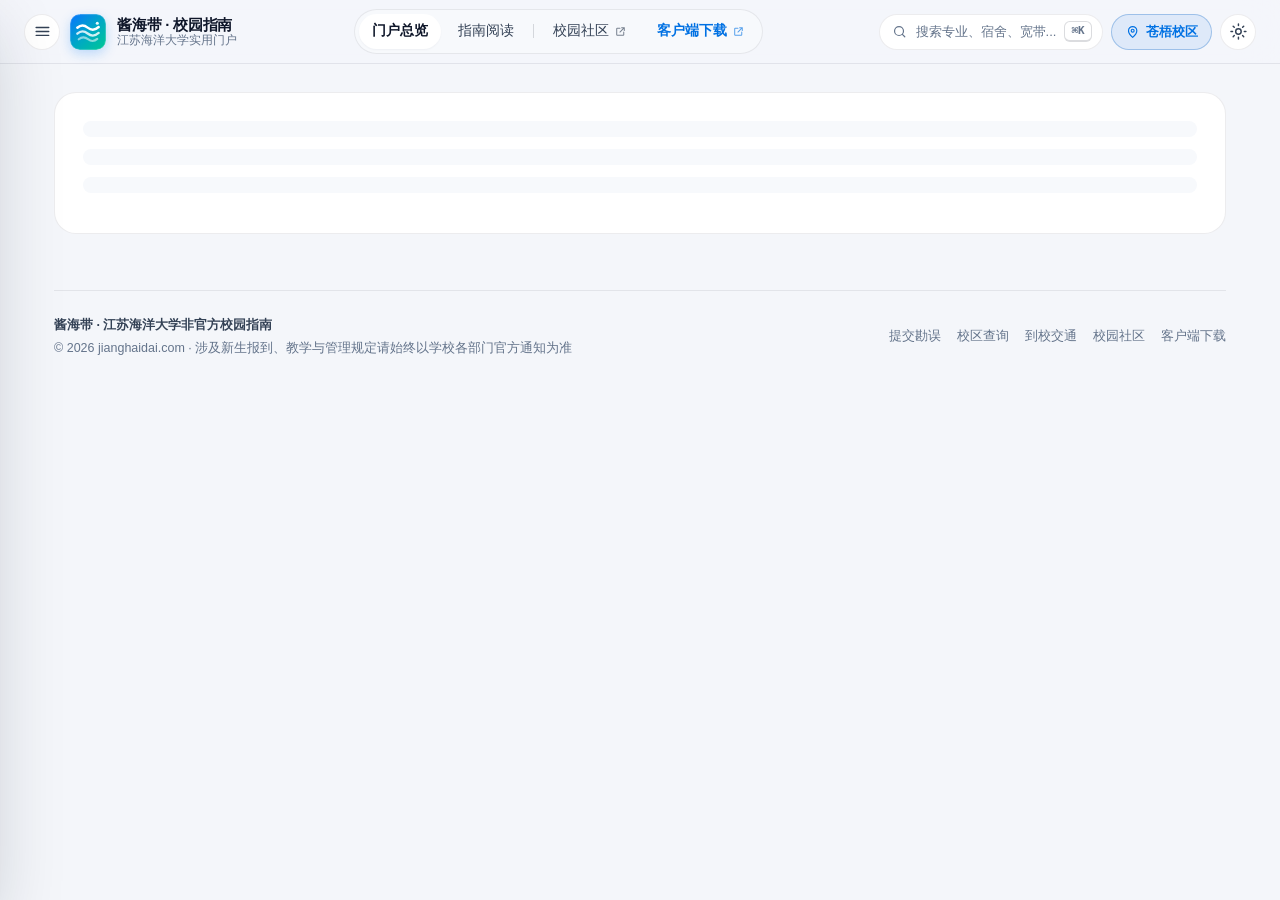
==== commit fe1df019: "feat: Ocean Clear v2 dual-mode portal/reader, SSR clean routes, 2025/2026 campus data & live Discour" ====
--- a/index.html
+++ b/index.html
@@ -5,20 +5,24 @@
     <meta name="viewport" content="width=device-width, initial-scale=1, viewport-fit=cover" />
     <meta name="theme-color" content="#f4f6fa" />
     <meta name="color-scheme" content="light dark" />
+    <!--SSR_HEAD_START-->
+    <title>江苏海洋大学校园指南 · 酱海带实用数字门户</title>
     <meta
       name="description"
-      content="江苏海洋大学校园指南（酱海带出品）：大一校区查询、开学必备勾选清单、苍梧/通灌/宋跳三校区宿舍食堂实拍、宽带 WebVPN 配置与常见问答。"
+      content="江苏海洋大学非官方实用门户（酱海带出品）：同步近年教务校区划分，提供专业校区秒查、高铁到校交通、开学勾选清单、苍梧/通灌/宋跳宿舍食堂实拍与宽带配置。"
     />
-    <link rel="icon" href="/favicon.svg" type="image/svg+xml" />
     <link rel="canonical" href="https://jianghaidai.com/" />
     <meta property="og:type" content="website" />
-    <meta property="og:title" content="江苏海洋大学校园指南 · 酱海带" />
+    <meta property="og:site_name" content="酱海带 · 江苏海洋大学校园指南" />
+    <meta property="og:title" content="江苏海洋大学校园指南 · 酱海带实用数字门户" />
     <meta
       property="og:description"
-      content="覆盖苍梧、通灌、宋跳三校区：新生校区秒查、行李勾选清单、宿舍食堂实拍与数字化校园实用手册。"
+      content="覆盖苍梧、通灌、宋跳三校区：新生校区秒查、高铁到校路线、行李勾选清单、宿舍食堂实拍与数字化校园实用手册。"
     />
     <meta property="og:url" content="https://jianghaidai.com/" />
-    <title>江苏海洋大学校园指南 · 酱海带</title>
+    <meta property="og:image" content="https://jianghaidai.com/uploads/images/%E8%8B%8D%E6%A2%A7%E6%A0%A1%E5%8C%BA.jpg" />
+    <!--SSR_HEAD_END-->
+    <link rel="icon" href="/favicon.svg?v=20261121-v3" type="image/svg+xml" />
     <script>
       (() => {
         document.documentElement.classList.add("js");
@@ -34,20 +38,30 @@
         document.documentElement.dataset.theme = theme;
         document.documentElement.dataset.themeMode = mode;
         const meta = document.querySelector('meta[name="theme-color"]');
-        if (meta) meta.content = theme === "dark" ? "#0b0e14" : "#f4f6fa";
+        if (meta) meta.content = theme === "dark" ? "#090d14" : "#f4f6fa";
       })();
     </script>
-    <link rel="stylesheet" href="/css/style.css?v=20261121" />
+    <link rel="stylesheet" href="/css/style.css?v=20261121-v3" />
   </head>
-  <body>
+  <body data-view="portal">
     <a class="skip-link" href="#main-content">跳到主要内容</a>
 
     <!-- 内联 SVG 图标集（零外部 CDN 依赖） -->
     <svg class="icon-sprite" aria-hidden="true">
-      <symbol id="i-wave" viewBox="0 0 40 40">
-        <path d="M6 14.5c4-3.7 8-3.7 12 0s8 3.7 16 0" />
-        <path d="M6 22.5c4-3.7 8-3.7 12 0s8 3.7 16 0" opacity=".72" />
-        <path d="M6 30.5c4-3.7 8-3.7 12 0s8 3.7 16 0" opacity=".45" />
+      <symbol id="i-brand" viewBox="0 0 64 64">
+        <defs>
+          <linearGradient id="jhd-mark-g" x1="6" y1="4" x2="58" y2="60" gradientUnits="userSpaceOnUse">
+            <stop offset="0" stop-color="#077BF7" />
+            <stop offset="0.52" stop-color="#00A8C5" />
+            <stop offset="1" stop-color="#00C49A" />
+          </linearGradient>
+        </defs>
+        <rect width="64" height="64" rx="16.5" fill="url(#jhd-mark-g)" stroke="none" />
+        <rect x="1" y="1" width="62" height="62" rx="15.5" fill="none" stroke="#fff" stroke-opacity=".28" stroke-width="1.5" />
+        <path d="M13 24.5C18.8 19.2 25.2 19.2 31.4 24.2C37.6 29.2 44.2 29.2 51 23.2" fill="none" stroke="#fff" stroke-width="4.4" stroke-linecap="round" />
+        <path d="M13 35C18.8 29.7 25.2 29.7 31.4 34.7C37.6 39.7 44.2 39.7 51 33.7" fill="none" stroke="#fff" stroke-opacity=".82" stroke-width="4.1" stroke-linecap="round" />
+        <path d="M15.5 45C20.8 40.6 26.5 40.6 32 44.8C37.5 49 43.2 49 48.5 44.2" fill="none" stroke="#fff" stroke-opacity=".54" stroke-width="3.7" stroke-linecap="round" />
+        <circle cx="48.5" cy="16.5" r="2.7" fill="#fff" fill-opacity=".92" stroke="none" />
       </symbol>
       <symbol id="i-compass" viewBox="0 0 24 24">
         <circle cx="12" cy="12" r="9" />
@@ -116,6 +130,7 @@
       <symbol id="i-chevron-left" viewBox="0 0 24 24"><path d="m15 19-7-7 7-7" /></symbol>
       <symbol id="i-chevron-down" viewBox="0 0 24 24"><path d="m6 9 6 6 6-6" /></symbol>
       <symbol id="i-arrow-right" viewBox="0 0 24 24"><path d="M5 12h14m-5-5 5 5-5 5" /></symbol>
+      <symbol id="i-arrow-up" viewBox="0 0 24 24"><path d="M12 19V5m-5 5 5-5 5 5" /></symbol>
       <symbol id="i-external" viewBox="0 0 24 24">
         <path d="M14 5h5v5M19 5l-8 8" />
         <path d="M18 13v5a1 1 0 0 1-1 1H6a1 1 0 0 1-1-1V7a1 1 0 0 1 1-1h5" />
@@ -210,41 +225,40 @@
       <symbol id="i-download" viewBox="0 0 24 24">
         <path d="M12 3.5v11m0 0 4-4m-4 4-4-4M5 19.5h14" />
       </symbol>
-      <symbol id="i-star" viewBox="0 0 24 24">
-        <polygon points="12 2.5 14.9 8.4 21.5 9.3 16.7 14 17.8 20.5 12 17.4 6.2 20.5 7.3 14 2.5 9.3 9.1 8.4 12 2.5" />
-      </symbol>
     </svg>
 
-    <!-- 顶栏：统一酱海带生态导航 -->
+    <!-- 顶栏：统一酱海带数字生态导航 -->
     <header class="site-header" data-header>
       <div class="header-inner">
         <div class="header-left">
           <button
-            class="icon-btn mobile-only"
+            class="icon-btn drawer-trigger-btn"
             type="button"
             id="sidebar-toggle-btn"
-            aria-label="打开章节目录"
+            aria-label="打开全站章节目录"
             aria-expanded="false"
             aria-controls="guide-sidebar"
           >
             <svg><use href="#i-menu" /></svg>
           </button>
-          <a class="brand" href="#/home/home" aria-label="江苏海洋大学校园指南首页">
-            <span class="brand-mark"><svg><use href="#i-wave" /></svg></span>
+          <a class="brand" href="/" data-link aria-label="江苏海洋大学校园指南门户首页">
+            <span class="brand-mark"><svg><use href="#i-brand" /></svg></span>
             <span class="brand-text">
               <strong>酱海带 · 校园指南</strong>
-              <small>江苏海洋大学</small>
+              <small>江苏海洋大学实用门户</small>
             </span>
           </a>
         </div>
 
         <nav class="eco-nav" aria-label="酱海带生态导航">
-          <a href="#/home/home" class="is-active" aria-current="page">校园指南</a>
-          <a href="https://bbs.jianghaidai.com/" target="_blank" rel="noopener">
+          <a href="/" data-link class="eco-link is-active" data-eco-portal>门户总览</a>
+          <a href="/preparation/campusQuery" data-link class="eco-link" data-eco-reader>指南阅读</a>
+          <span class="eco-divider" aria-hidden="true"></span>
+          <a href="https://bbs.jianghaidai.com/" target="_blank" rel="noopener" class="eco-link">
             <span>校园社区</span>
             <svg><use href="#i-external" /></svg>
           </a>
-          <a href="https://app.jianghaidai.com/" target="_blank" rel="noopener">
+          <a href="https://app.jianghaidai.com/" target="_blank" rel="noopener" class="eco-link eco-app-link">
             <span>客户端下载</span>
             <svg><use href="#i-external" /></svg>
           </a>
@@ -255,19 +269,19 @@
             class="search-trigger"
             type="button"
             id="open-search-btn"
-            aria-label="搜索指南、宿舍、食堂与专业"
+            aria-label="全局检索指南、宿舍、食堂与专业"
           >
             <svg><use href="#i-search" /></svg>
-            <span class="search-trigger-placeholder">搜索指南、宿舍、专业...</span>
-            <kbd class="search-kbd">/</kbd>
+            <span class="search-trigger-placeholder">搜索专业、宿舍、宽带...</span>
+            <kbd class="search-kbd">⌘K</kbd>
           </button>
 
           <button
             class="campus-pill"
             type="button"
             id="open-campus-btn"
-            title="切换当前校区"
-            aria-label="切换当前校区"
+            title="切换当前关注校区"
+            aria-label="切换当前关注校区"
           >
             <svg><use href="#i-map-pin" /></svg>
             <span id="header-campus-label">苍梧校区</span>
@@ -278,7 +292,7 @@
             type="button"
             id="theme-toggle-btn"
             aria-label="切换深浅色主题"
-            title="切换主题"
+            title="切换深浅色主题"
           >
             <svg class="theme-sun"><use href="#i-sun" /></svg>
             <svg class="theme-moon"><use href="#i-moon" /></svg>
@@ -287,29 +301,29 @@
       </div>
     </header>
 
-    <!-- 移动端侧栏遮罩 -->
+    <!-- 侧栏背景遮罩 -->
     <div class="sidebar-backdrop" id="sidebar-backdrop" hidden></div>
 
-    <!-- 主体双栏知识库布局 -->
+    <!-- 主体双模态布局：门户全宽模式 (portal) / 三栏知识库阅读模式 (reader) -->
     <div class="guide-layout">
       <aside class="guide-sidebar" id="guide-sidebar" aria-label="指南章节目录">
-        <div class="sidebar-mobile-head mobile-only">
-          <span>章节目录</span>
+        <div class="sidebar-mobile-head">
+          <span>全站章节目录</span>
           <button class="icon-btn" type="button" id="sidebar-close-btn" aria-label="关闭章节目录">
             <svg><use href="#i-close" /></svg>
           </button>
         </div>
 
         <nav class="sidebar-nav" id="sidebar-nav">
-          <!-- 动态生成目录树 -->
+          <!--SSR_SIDEBAR-->
         </nav>
 
         <div class="sidebar-footer">
           <a class="sidebar-app-card" href="https://app.jianghaidai.com/" target="_blank" rel="noopener">
             <div class="sidebar-app-icon"><svg><use href="#i-download" /></svg></div>
             <div>
-              <strong>下载酱海带 App</strong>
-              <small>查课表 · 锁屏提醒 · 成绩考试</small>
+              <strong>酱海带 App v0.9.5</strong>
+              <small>实况课表 · 资料直看 · 成绩</small>
             </div>
           </a>
           <div class="sidebar-utility-row">
@@ -324,7 +338,7 @@
               rel="noopener"
             >
               <svg><use href="#i-message-circle" /></svg>
-              <span>去社区提问</span>
+              <span>社区提问</span>
             </a>
           </div>
         </div>
@@ -332,7 +346,7 @@
 
       <main class="guide-main" id="main-content" tabindex="-1">
         <div class="article-stage" id="article-container">
-          <!-- 首屏骨架占位，数据就绪后即时替换 -->
+          <!--SSR_MAIN_START-->
           <div class="skeleton-card" aria-busy="true" aria-label="正在加载江苏海洋大学校园指南">
             <div class="skeleton-line skeleton-kicker"></div>
             <div class="skeleton-line skeleton-title"></div>
@@ -343,40 +357,45 @@
               <div class="skeleton-box"></div>
             </div>
           </div>
+          <!--SSR_MAIN_END-->
           <noscript>
             <div class="noscript-banner">
-              <h1>江苏海洋大学校园指南</h1>
-              <p>浏览完整交互式指南（含校区查询、行李勾选清单、三校区宿舍与食堂导览）请启用浏览器 JavaScript。</p>
-              <p>
-                快捷入口：
-                <a href="https://app.jianghaidai.com/">酱海带校园助手官方下载</a> ·
-                <a href="https://bbs.jianghaidai.com/">酱海带校园社区</a>
-              </p>
+              <h2>江苏海洋大学校园指南</h2>
+              <p>本页面已输出完整正文，启用浏览器 JavaScript 可解锁即时搜索、清单勾选保存与图片灯箱体验。</p>
             </div>
           </noscript>
         </div>
 
         <footer class="guide-footer">
           <div class="guide-footer-inner">
-            <p>
-              © <span id="footer-year">2026</span> 酱海带 · 江苏海洋大学非官方校园指南 ·
-              涉及报到、教学与管理规定请以学校官方通知为准
-            </p>
+            <div class="footer-brand-note">
+              <strong>酱海带 · 江苏海洋大学非官方校园指南</strong>
+              <p>
+                © <span id="footer-year">2026</span> jianghaidai.com ·
+                涉及新生报到、教学与管理规定请始终以学校各部门官方通知为准
+              </p>
+            </div>
             <div class="guide-footer-links">
               <button type="button" class="link-btn" id="footer-feedback-btn">提交勘误</button>
+              <a href="/preparation/campusQuery" data-link>校区查询</a>
+              <a href="/preparation/arrivalAndMap" data-link>到校交通</a>
               <a href="https://bbs.jianghaidai.com/" target="_blank" rel="noopener">校园社区</a>
-              <a href="https://app.jianghaidai.com/" target="_blank" rel="noopener">下载 App</a>
+              <a href="https://app.jianghaidai.com/" target="_blank" rel="noopener">客户端下载</a>
             </div>
           </div>
         </footer>
       </main>
+
+      <aside class="guide-toc" id="guide-toc" aria-label="本页目录导览">
+        <!--SSR_TOC-->
+      </aside>
     </div>
 
     <!-- 移动端底部快捷栏 -->
     <nav class="mobile-tabbar mobile-only" aria-label="移动端快捷导航">
-      <a href="#/home/home" class="tabbar-item is-active" data-tab="home">
+      <a href="/" data-link class="tabbar-item is-active" data-tab="home">
         <svg><use href="#i-compass" /></svg>
-        <span>总览</span>
+        <span>门户</span>
       </a>
       <button type="button" class="tabbar-item" id="mobile-tab-menu" data-tab="menu">
         <svg><use href="#i-menu" /></svg>
@@ -396,21 +415,24 @@
       </a>
     </nav>
 
-    <!-- 全局即时搜索弹窗 -->
-    <dialog class="modal-dialog search-dialog" id="search-dialog" aria-label="全局搜索">
+    <!-- 全局智能搜索弹窗 (Cmd/Ctrl+K 或 /) -->
+    <dialog class="modal-dialog search-dialog" id="search-dialog" aria-label="全局检索">
       <div class="search-modal-box">
         <div class="search-modal-header">
           <svg class="search-modal-icon"><use href="#i-search" /></svg>
           <input
             type="search"
             id="global-search-input"
-            placeholder="搜索章节、专业所属校区、宿舍、食堂、社团或常见问题..."
+            placeholder="搜专业校区、上床下桌、食堂菜品、社团或宽带配置（支持空格多词组合）..."
             autocomplete="off"
           />
           <button type="button" class="esc-btn" id="close-search-btn" aria-label="关闭搜索">ESC</button>
         </div>
-        <div class="search-modal-results" id="global-search-results" role="listbox">
-          <!-- 动态搜索结果 -->
+        <div class="search-modal-results" id="global-search-results" role="listbox"></div>
+        <div class="search-modal-footer">
+          <span><kbd>↑</kbd><kbd>↓</kbd> 选择结果</span>
+          <span><kbd>Enter</kbd> 直达页面</span>
+          <span><kbd>ESC</kbd> 关闭</span>
         </div>
       </div>
     </dialog>
@@ -420,34 +442,34 @@
       <div class="modal-card modal-card-wide">
         <div class="modal-head">
           <div>
-            <span class="modal-kicker">Campus Switcher</span>
+            <span class="modal-kicker">Campus Preference</span>
             <h2 id="campus-dialog-title">选择你关注的校区</h2>
           </div>
           <button type="button" class="icon-btn" data-close-dialog="campus-dialog" aria-label="关闭校区选择">
             <svg><use href="#i-close" /></svg>
           </button>
         </div>
-        <p class="modal-desc">切换校区后，「食堂导览」与「宿舍导览」将优先展示对应校区的实拍详情。</p>
+        <p class="modal-desc">切换偏好后，全站「宿舍实拍导览」与「食堂风味地图」将自动优先展示对应校区详情。</p>
         <div class="campus-picker-grid" id="campus-picker-grid">
           <button type="button" class="campus-option-card" data-select-campus="cangwu">
             <img src="/uploads/images/%E8%8B%8D%E6%A2%A7%E6%A0%A1%E5%8C%BA.jpg" alt="苍梧校区实景" loading="lazy" />
             <div class="campus-option-body">
               <strong>苍梧校区</strong>
-              <span>海州区苍梧路 · 主校区</span>
+              <span>苍梧路 59 号 · 校本部主校区</span>
             </div>
           </button>
           <button type="button" class="campus-option-card" data-select-campus="tongguan">
             <img src="/uploads/images/%E9%80%9A%E7%81%8C%E6%A0%A1%E5%8C%BA.jpg" alt="通灌校区实景" loading="lazy" />
             <div class="campus-option-body">
               <strong>通灌校区</strong>
-              <span>海州区通灌南路 · 商院/艺设等</span>
+              <span>通灌南路 108 号 · 市中心大一驻区</span>
             </div>
           </button>
           <button type="button" class="campus-option-card" data-select-campus="songtiao">
             <img src="/uploads/images/%E5%AE%8B%E8%B7%B3%E6%A0%A1%E5%8C%BA.jpg" alt="宋跳校区实景" loading="lazy" />
             <div class="campus-option-body">
               <strong>宋跳校区</strong>
-              <span>高新区苍梧东路 · 应用技术学院</span>
+              <span>高新八路 2 号 · 应用技术学院</span>
             </div>
           </button>
         </div>
@@ -460,14 +482,14 @@
         <div class="modal-head">
           <div>
             <span class="modal-kicker">Feedback &amp; Errata</span>
-            <h2 id="feedback-dialog-title">指南勘误与建议</h2>
+            <h2 id="feedback-dialog-title">指南勘误与补充建议</h2>
           </div>
           <button type="button" class="icon-btn" data-close-dialog="feedback-dialog" aria-label="关闭反馈窗口">
             <svg><use href="#i-close" /></svg>
           </button>
         </div>
         <form id="feedback-form" class="feedback-form">
-          <p class="feedback-context" id="feedback-page-context">关联章节：指南总览</p>
+          <p class="feedback-context" id="feedback-page-context">关联页面：指南门户总览</p>
           <label class="field-label" for="feedback-content">
             <span>发现的信息变动或补充建议 <em>*</em></span>
             <textarea
@@ -476,7 +498,7 @@
               rows="4"
               required
               maxlength="1800"
-              placeholder="例如：苍梧二食堂二楼新增窗口、某宿舍楼门禁方式变动、希望补充的内容..."
+              placeholder="例如：某食堂新增宝藏窗口、某栋公寓门禁或热水规则调整、希望补充的新生干货..."
             ></textarea>
           </label>
           <label class="field-label" for="feedback-contact">
@@ -486,7 +508,7 @@
               id="feedback-contact"
               name="contact"
               maxlength="120"
-              placeholder="QQ / 邮箱 / 社区昵称"
+              placeholder="QQ / 邮箱 / 酱海带社区昵称"
             />
           </label>
           <div class="feedback-actions">
@@ -498,13 +520,13 @@
             >
               需要互动答疑？去社区发帖 <svg><use href="#i-external" /></svg>
             </a>
-            <button type="submit" class="btn btn-primary" id="feedback-submit-btn">提交反馈</button>
+            <button type="submit" class="btn btn-primary" id="feedback-submit-btn">提交勘误</button>
           </div>
         </form>
       </div>
     </dialog>
 
-    <!-- 全屏图片灯箱 -->
+    <!-- 全屏实拍灯箱 -->
     <dialog class="modal-dialog lightbox-dialog" id="lightbox-dialog" aria-label="实景大图预览">
       <div class="lightbox-stage">
         <button type="button" class="lightbox-close icon-btn" data-close-dialog="lightbox-dialog" aria-label="关闭大图">
@@ -529,6 +551,6 @@
       <span id="toast-text"></span>
     </div>
 
-    <script type="module" src="/js/app.js?v=20261121"></script>
+    <script type="module" src="/js/app.js?v=20261121-v3"></script>
   </body>
 </html>
--- a/css/style.css
+++ b/css/style.css
@@ -1,75 +1,78 @@
-/* ═══════════════════════════════════════════════════════════
-   酱海带 · 江苏海洋大学校园指南 (JOU Campus Guide)
-   现代清透海洋蓝青家族设计体系 · 零外部依赖
-   ═══════════════════════════════════════════════════════════ */
+/* ═══════════════════════════════════════════════════════════════════════
+   酱海带 · 江苏海洋大学校园指南 (jianghaidai.com)
+   Ocean Clear HIG v2 · 双模态门户与三栏知识库设计体系 · 零外部依赖
+   ═══════════════════════════════════════════════════════════════════════ */
 
 :root {
   color-scheme: light;
   --bg: #f4f6fa;
-  --bg-elevated: #eef2f8;
+  --bg-elevated: #ecf1f8;
   --surface: #ffffff;
   --surface-2: #f7f9fc;
-  --surface-hover: #f0f4fa;
+  --surface-hover: #eef3fa;
   --glass: rgba(244, 246, 250, 0.82);
-  --ink: #111827;
-  --ink-2: #475467;
-  --muted: #667085;
-  --line: rgba(17, 24, 39, 0.085);
-  --line-strong: rgba(17, 24, 39, 0.16);
-  --accent: #0a84ff;
-  --accent-strong: #0066dc;
-  --accent-soft: rgba(10, 132, 255, 0.1);
-  --teal: #00b8a9;
-  --teal-soft: rgba(0, 184, 169, 0.11);
+  --ink: #0f172a;
+  --ink-2: #334155;
+  --muted: #64748b;
+  --line: rgba(15, 23, 42, 0.08);
+  --line-strong: rgba(15, 23, 42, 0.15);
+  --accent: #0071e3;
+  --accent-strong: #005bb5;
+  --accent-soft: rgba(0, 113, 227, 0.09);
+  --teal: #00a896;
+  --teal-soft: rgba(0, 168, 150, 0.11);
   --green: #16a34a;
   --green-soft: rgba(22, 163, 74, 0.12);
   --amber: #d97706;
   --amber-soft: rgba(245, 158, 11, 0.13);
-  --brand: linear-gradient(135deg, #0788f5 0%, #00b9c3 58%, #00bfa6 100%);
-  --hero-surface: radial-gradient(720px 380px at 92% 10%, rgba(0, 191, 166, 0.14), transparent 62%),
-    radial-gradient(640px 360px at 8% 0%, rgba(10, 132, 255, 0.13), transparent 60%),
-    linear-gradient(180deg, #ffffff 0%, #f7faff 100%);
-  --shadow-xs: 0 1px 2px rgba(16, 24, 40, 0.04);
-  --shadow-card: 0 1px 2px rgba(16, 24, 40, 0.04), 0 12px 32px rgba(15, 23, 42, 0.06);
-  --shadow-float: 0 24px 64px rgba(15, 23, 42, 0.18), 0 4px 16px rgba(15, 23, 42, 0.08);
+  --mark-bg: rgba(250, 204, 21, 0.36);
+  --brand: linear-gradient(135deg, #077bf7 0%, #00a8c5 54%, #00c49a 100%);
+  --app-card-bg: linear-gradient(145deg, #07192f 0%, #0a2d4a 52%, #073b3f 100%);
+  --shadow-xs: 0 1px 2px rgba(15, 23, 42, 0.04);
+  --shadow-card: 0 1px 2px rgba(15, 23, 42, 0.04), 0 12px 32px -6px rgba(15, 23, 42, 0.06);
+  --shadow-hover: 0 4px 12px rgba(15, 23, 42, 0.05), 0 20px 44px -10px rgba(15, 23, 42, 0.1);
+  --shadow-float: 0 28px 72px rgba(15, 23, 42, 0.2), 0 6px 20px rgba(15, 23, 42, 0.08);
   --header-h: 64px;
-  --sidebar-w: 276px;
+  --sidebar-w: 268px;
+  --toc-w: 224px;
   --tabbar-h: 62px;
-  --radius-sm: 10px;
+  --radius-xs: 8px;
+  --radius-sm: 12px;
   --radius-md: 16px;
   --radius-lg: 22px;
   --radius-xl: 28px;
   --ease: cubic-bezier(0.22, 1, 0.36, 1);
 }
 
-:root[data-theme="dark"] {
+:root[data-theme="dark"],
+body[data-theme="dark"] {
   color-scheme: dark;
-  --bg: #0b0e14;
-  --bg-elevated: #111620;
-  --surface: #151a24;
-  --surface-2: #1b2230;
-  --surface-hover: #21293a;
-  --glass: rgba(11, 14, 20, 0.82);
+  --bg: #090d14;
+  --bg-elevated: #0f1520;
+  --surface: #131924;
+  --surface-2: #192130;
+  --surface-hover: #1f293c;
+  --glass: rgba(9, 13, 20, 0.84);
   --ink: #f1f5f9;
   --ink-2: #cbd5e1;
   --muted: #94a3b8;
-  --line: rgba(241, 245, 249, 0.09);
-  --line-strong: rgba(241, 245, 249, 0.18);
-  --accent: #47a3ff;
-  --accent-strong: #6cb6ff;
-  --accent-soft: rgba(71, 163, 255, 0.15);
+  --line: rgba(241, 245, 249, 0.085);
+  --line-strong: rgba(241, 245, 249, 0.17);
+  --accent: #4da3ff;
+  --accent-strong: #76b9ff;
+  --accent-soft: rgba(77, 163, 255, 0.14);
   --teal: #2dd4bf;
-  --teal-soft: rgba(45, 212, 191, 0.14);
+  --teal-soft: rgba(45, 212, 191, 0.13);
   --green: #34d399;
-  --green-soft: rgba(52, 211, 153, 0.15);
+  --green-soft: rgba(52, 211, 153, 0.14);
   --amber: #fbbf24;
   --amber-soft: rgba(251, 191, 36, 0.14);
-  --hero-surface: radial-gradient(720px 380px at 92% 10%, rgba(45, 212, 191, 0.15), transparent 62%),
-    radial-gradient(640px 360px at 8% 0%, rgba(71, 163, 255, 0.16), transparent 60%),
-    linear-gradient(180deg, #171d29 0%, #131822 100%);
-  --shadow-xs: 0 1px 2px rgba(0, 0, 0, 0.28);
-  --shadow-card: 0 1px 2px rgba(0, 0, 0, 0.3), 0 14px 36px rgba(0, 0, 0, 0.32);
-  --shadow-float: 0 28px 72px rgba(0, 0, 0, 0.62);
+  --mark-bg: rgba(250, 204, 21, 0.28);
+  --app-card-bg: linear-gradient(145deg, #0d1f38 0%, #0f334a 55%, #0c3b3d 100%);
+  --shadow-xs: 0 1px 2px rgba(0, 0, 0, 0.32);
+  --shadow-card: 0 1px 2px rgba(0, 0, 0, 0.35), 0 16px 38px -8px rgba(0, 0, 0, 0.38);
+  --shadow-hover: 0 8px 24px rgba(0, 0, 0, 0.44), 0 22px 48px -10px rgba(0, 0, 0, 0.5);
+  --shadow-float: 0 32px 80px rgba(0, 0, 0, 0.68);
 }
 
 *,
@@ -84,6 +87,7 @@
 
 html {
   scroll-behavior: smooth;
+  scroll-padding-top: calc(var(--header-h) + 24px);
   -webkit-text-size-adjust: 100%;
 }
 
@@ -92,8 +96,8 @@
   min-height: 100vh;
   color: var(--ink);
   background: var(--bg);
-  font-family: -apple-system, BlinkMacSystemFont, "SF Pro Text", "PingFang SC", "HarmonyOS Sans SC",
-    "Hiragino Sans GB", "Microsoft YaHei", sans-serif;
+  font-family: -apple-system, BlinkMacSystemFont, "SF Pro Display", "SF Pro Text", "PingFang SC",
+    "HarmonyOS Sans SC", "Hiragino Sans GB", "Microsoft YaHei", sans-serif;
   line-height: 1.65;
   -webkit-font-smoothing: antialiased;
   text-rendering: optimizeLegibility;
@@ -125,8 +129,8 @@
 
 svg {
   display: block;
-  width: 1.2em;
-  height: 1.2em;
+  width: 1.18em;
+  height: 1.18em;
   fill: none;
   stroke: currentColor;
   stroke-width: 1.85;
@@ -135,6 +139,39 @@
   flex-shrink: 0;
 }
 
+mark {
+  padding: 0 2px;
+  border-radius: 4px;
+  color: inherit;
+  background: var(--mark-bg);
+}
+
+code {
+  padding: 2px 6px;
+  border-radius: 6px;
+  background: var(--accent-soft);
+  color: var(--accent);
+  font-family: ui-monospace, SFMono-Regular, Menlo, Monaco, Consolas, monospace;
+  font-size: 0.9em;
+}
+
+kbd {
+  display: inline-flex;
+  align-items: center;
+  justify-content: center;
+  min-width: 22px;
+  height: 21px;
+  padding: 0 6px;
+  border: 1px solid var(--line-strong);
+  border-bottom-width: 2px;
+  border-radius: 6px;
+  background: var(--surface);
+  color: var(--muted);
+  font-family: ui-monospace, SFMono-Regular, Menlo, monospace;
+  font-size: 11px;
+  font-weight: 600;
+}
+
 .icon-sprite {
   position: absolute;
   width: 0;
@@ -148,7 +185,7 @@
 }
 
 :where(a, button, summary, input, select, textarea, [tabindex]):focus-visible {
-  outline: 2.5px solid color-mix(in srgb, var(--accent) 70%, transparent);
+  outline: 2.5px solid color-mix(in srgb, var(--accent) 72%, transparent);
   outline-offset: 2px;
 }
 
@@ -162,7 +199,7 @@
   color: #fff;
   background: var(--accent);
   font-weight: 600;
-  transform: translateY(-160%);
+  transform: translateY(-180%);
   transition: transform 160ms ease;
 }
 
@@ -174,13 +211,13 @@
 .site-header {
   position: sticky;
   top: 0;
-  z-index: 80;
+  z-index: 90;
   height: calc(var(--header-h) + env(safe-area-inset-top));
   padding-top: env(safe-area-inset-top);
   border-bottom: 1px solid var(--line);
   background: var(--glass);
-  backdrop-filter: blur(20px) saturate(1.4);
-  -webkit-backdrop-filter: blur(20px) saturate(1.4);
+  backdrop-filter: saturate(180%) blur(20px);
+  -webkit-backdrop-filter: saturate(180%) blur(20px);
 }
 
 .header-inner {
@@ -189,9 +226,9 @@
   justify-content: space-between;
   gap: 16px;
   max-width: 1440px;
-  height: var(--header-h);
+  height: 100%;
   margin: 0 auto;
-  padding: 0 20px;
+  padding: 0 24px;
 }
 
 .header-left {
@@ -205,41 +242,45 @@
   display: inline-flex;
   align-items: center;
   gap: 11px;
-  min-height: 44px;
+  min-width: 0;
 }
 
 .brand-mark {
-  display: grid;
-  place-items: center;
   width: 36px;
   height: 36px;
-  border-radius: 11px;
-  color: #fff;
-  background: var(--brand);
-  box-shadow: 0 6px 18px rgba(7, 136, 245, 0.24);
+  border-radius: 10px;
+  overflow: hidden;
+  box-shadow: 0 4px 12px rgba(7, 123, 247, 0.24);
+  flex-shrink: 0;
 }
 
 .brand-mark svg {
-  width: 24px;
-  height: 24px;
-  stroke-width: 2.8;
+  width: 100%;
+  height: 100%;
 }
 
 .brand-text {
   display: flex;
   flex-direction: column;
-  line-height: 1.2;
+  line-height: 1.18;
 }
 
 .brand-text strong {
   font-size: 15px;
   font-weight: 700;
-  letter-spacing: -0.01em;
+  letter-spacing: -0.015em;
+  white-space: nowrap;
 }
 
 .brand-text small {
+  font-size: 11.5px;
   color: var(--muted);
-  font-size: 11.5px;
+  white-space: nowrap;
+}
+
+/* 门户模式下桌面也提供抽屉按钮；阅读模式下桌面常驻侧栏故隐藏按钮 */
+body[data-view="reader"] .drawer-trigger-btn {
+  display: none;
 }
 
 .eco-nav {
@@ -252,32 +293,46 @@
   background: var(--surface-2);
 }
 
-.eco-nav a {
+.eco-link {
   display: inline-flex;
   align-items: center;
   gap: 5px;
-  padding: 6px 14px;
+  padding: 6px 13px;
   border-radius: 999px;
-  color: var(--muted);
-  font-size: 13px;
-  font-weight: 600;
+  font-size: 13.5px;
+  font-weight: 500;
+  color: var(--ink-2);
   transition: color 160ms ease, background 160ms ease, box-shadow 160ms ease;
-}
-
-.eco-nav a:hover {
-  color: var(--ink);
-}
-
-.eco-nav a.is-active {
-  color: var(--ink);
-  background: var(--surface);
-  box-shadow: var(--shadow-xs);
-}
-
-.eco-nav a svg {
+  white-space: nowrap;
+}
+
+.eco-link svg {
   width: 13px;
   height: 13px;
-  opacity: 0.68;
+  opacity: 0.65;
+}
+
+.eco-link:hover {
+  color: var(--ink);
+}
+
+.eco-link.is-active {
+  color: var(--ink);
+  font-weight: 600;
+  background: var(--surface);
+  box-shadow: var(--shadow-xs);
+}
+
+.eco-app-link {
+  color: var(--accent);
+  font-weight: 600;
+}
+
+.eco-divider {
+  width: 1px;
+  height: 14px;
+  margin: 0 2px;
+  background: var(--line-strong);
 }
 
 .header-actions {
@@ -289,14 +344,13 @@
 .search-trigger {
   display: inline-flex;
   align-items: center;
-  gap: 10px;
-  min-width: 220px;
-  height: 38px;
-  padding: 0 12px;
+  gap: 8px;
+  height: 36px;
+  padding: 0 10px 0 12px;
   border: 1px solid var(--line);
   border-radius: 999px;
+  background: var(--surface);
   color: var(--muted);
-  background: var(--surface);
   font-size: 13px;
   cursor: pointer;
   transition: border-color 160ms ease, box-shadow 160ms ease;
@@ -307,152 +361,165 @@
   color: var(--ink-2);
 }
 
-.search-trigger svg {
-  width: 15px;
-  height: 15px;
-}
-
 .search-trigger-placeholder {
-  flex: 1;
-  text-align: left;
-  white-space: nowrap;
+  max-width: 150px;
   overflow: hidden;
   text-overflow: ellipsis;
-}
-
-.search-kbd {
-  padding: 2px 6px;
-  border: 1px solid var(--line);
-  border-radius: 6px;
-  background: var(--surface-2);
-  color: var(--muted);
-  font-family: ui-monospace, SFMono-Regular, Menlo, monospace;
-  font-size: 11px;
+  white-space: nowrap;
 }
 
 .campus-pill {
   display: inline-flex;
   align-items: center;
   gap: 6px;
-  height: 38px;
+  height: 36px;
   padding: 0 13px;
-  border: 1px solid color-mix(in srgb, var(--accent) 26%, var(--line));
+  border: 1px solid color-mix(in srgb, var(--accent) 24%, var(--line));
   border-radius: 999px;
-  color: var(--accent-strong);
   background: var(--accent-soft);
+  color: var(--accent);
   font-size: 13px;
   font-weight: 600;
   cursor: pointer;
-  transition: transform 150ms var(--ease), background 150ms ease;
-}
-
-:root[data-theme="dark"] .campus-pill {
-  color: var(--accent);
+  white-space: nowrap;
+  transition: transform 140ms ease, background 160ms ease;
 }
 
 .campus-pill:hover {
   background: color-mix(in srgb, var(--accent) 16%, transparent);
 }
 
-.campus-pill svg {
-  width: 15px;
-  height: 15px;
-}
-
 .icon-btn {
-  display: inline-grid;
-  place-items: center;
-  width: 38px;
-  height: 38px;
+  display: inline-flex;
+  align-items: center;
+  justify-content: center;
+  width: 36px;
+  height: 36px;
+  padding: 0;
   border: 1px solid var(--line);
   border-radius: 50%;
-  color: var(--ink-2);
-  background: var(--surface);
+  background: var(--surface);
+  color: var(--ink-2);
   cursor: pointer;
-  transition: background 150ms ease, color 150ms ease, transform 150ms var(--ease);
+  transition: background 150ms ease, color 150ms ease, border-color 150ms ease;
 }
 
 .icon-btn:hover {
+  background: var(--surface-hover);
   color: var(--ink);
-  background: var(--surface-hover);
-}
-
-.icon-btn:active,
-.campus-pill:active,
-.btn:active {
-  transform: scale(0.96);
-}
-
-.theme-sun,
-:root[data-theme="dark"] .theme-moon {
+  border-color: var(--line-strong);
+}
+
+:root[data-theme="light"] .theme-moon {
   display: none;
 }
-
 :root[data-theme="dark"] .theme-sun {
-  display: block;
-}
-
-.mobile-only {
   display: none;
 }
 
-/* ── 主体双栏知识库布局 ──────────────────────────────────────── */
+/* ── 主体双模态骨架：门户全宽 vs 三栏知识库 ─────────────────── */
 .guide-layout {
-  display: grid;
-  grid-template-columns: var(--sidebar-w) minmax(0, 1fr);
   max-width: 1440px;
   margin: 0 auto;
-  min-height: calc(100vh - var(--header-h));
-}
-
+}
+
+/* 默认三栏阅读模式 (Desktop) */
+body[data-view="reader"] .guide-layout {
+  display: grid;
+  grid-template-columns: var(--sidebar-w) minmax(0, 1fr) var(--toc-w);
+  align-items: start;
+  gap: 36px;
+  padding: 0 24px;
+}
+
+body[data-view="reader"] .sidebar-mobile-head {
+  display: none;
+}
+
+/* 门户模式下：主舞台全宽居中，侧栏转为点击呼出抽屉，隐藏右侧大纲 */
+body[data-view="portal"] .guide-layout {
+  display: block;
+  max-width: 1220px;
+  padding: 0 24px;
+}
+
+body[data-view="portal"] .guide-toc {
+  display: none;
+}
+
+body[data-view="portal"] .guide-sidebar {
+  position: fixed;
+  top: 0;
+  left: 0;
+  z-index: 120;
+  width: min(310px, 86vw);
+  height: 100dvh;
+  padding: calc(16px + env(safe-area-inset-top)) 16px 20px;
+  border-right: 1px solid var(--line);
+  background: var(--surface);
+  box-shadow: var(--shadow-float);
+  transform: translateX(-104%);
+  transition: transform 260ms var(--ease);
+}
+
+body[data-view="portal"] .guide-sidebar.is-open {
+  transform: translateX(0);
+}
+
+.sidebar-backdrop {
+  position: fixed;
+  inset: 0;
+  z-index: 110;
+  background: rgba(9, 13, 20, 0.46);
+  backdrop-filter: blur(3px);
+}
+
+/* 左侧常驻目录树 (Reader Desktop) */
 .guide-sidebar {
   position: sticky;
-  top: calc(var(--header-h) + env(safe-area-inset-top));
+  top: var(--header-h);
   display: flex;
   flex-direction: column;
-  height: calc(100vh - var(--header-h) - env(safe-area-inset-top));
-  padding: 20px 14px 18px 20px;
+  height: calc(100dvh - var(--header-h));
+  padding: 24px 12px 20px 0;
   border-right: 1px solid var(--line);
   overflow-y: auto;
   scrollbar-width: thin;
-  scrollbar-color: var(--line-strong) transparent;
-}
-
-.guide-sidebar::-webkit-scrollbar {
-  width: 5px;
-}
-
-.guide-sidebar::-webkit-scrollbar-track {
-  background: transparent;
-}
-
-.guide-sidebar::-webkit-scrollbar-thumb {
-  background: var(--line-strong);
-  border-radius: 999px;
+}
+
+.sidebar-mobile-head {
+  display: flex;
+  align-items: center;
+  justify-content: space-between;
+  padding-bottom: 12px;
+  margin-bottom: 12px;
+  border-bottom: 1px solid var(--line);
+  font-weight: 700;
+  font-size: 15px;
 }
 
 .sidebar-nav {
+  flex: 1;
   display: flex;
   flex-direction: column;
   gap: 18px;
-  flex: 1;
 }
 
 .nav-group {
   display: flex;
   flex-direction: column;
-  gap: 3px;
+  gap: 2px;
 }
 
 .nav-group-label {
   display: flex;
   align-items: center;
   gap: 8px;
-  padding: 4px 10px;
+  padding: 4px 10px 6px;
+  font-size: 12px;
+  font-weight: 700;
+  letter-spacing: 0.02em;
   color: var(--muted);
-  font-size: 11.5px;
-  font-weight: 700;
-  letter-spacing: 0.04em;
   text-transform: uppercase;
 }
 
@@ -467,53 +534,44 @@
   align-items: center;
   justify-content: space-between;
   gap: 8px;
-  padding: 8px 12px;
+  padding: 8px 11px;
   border-radius: 10px;
-  color: var(--ink-2);
   font-size: 13.5px;
-  font-weight: 500;
+  color: var(--ink-2);
   transition: background 140ms ease, color 140ms ease;
 }
 
 .nav-item:hover {
+  background: var(--surface-hover);
   color: var(--ink);
-  background: var(--surface-hover);
 }
 
 .nav-item.is-active {
-  color: var(--accent-strong);
   background: var(--accent-soft);
-  font-weight: 650;
-}
-
-:root[data-theme="dark"] .nav-item.is-active {
   color: var(--accent);
+  font-weight: 600;
 }
 
 .nav-item-home {
-  padding: 10px 12px;
-  font-size: 14px;
-  font-weight: 650;
-}
-
-.nav-item-home svg {
-  width: 16px;
-  height: 16px;
+  border: 1px solid var(--line);
+  background: var(--surface);
+  font-weight: 600;
 }
 
 .nav-item-left {
   display: inline-flex;
   align-items: center;
-  gap: 9px;
-}
-
+  gap: 8px;
+}
+
+.nav-home-pill,
 .nav-campus-tag {
-  padding: 1px 6px;
+  padding: 1px 7px;
   border-radius: 999px;
-  font-size: 10.5px;
+  font-size: 11px;
   font-weight: 600;
+  background: var(--teal-soft);
   color: var(--teal);
-  background: var(--teal-soft);
 }
 
 .sidebar-footer {
@@ -522,38 +580,32 @@
   border-top: 1px solid var(--line);
   display: flex;
   flex-direction: column;
-  gap: 8px;
+  gap: 10px;
 }
 
 .sidebar-app-card {
   display: flex;
   align-items: center;
-  gap: 11px;
+  gap: 10px;
   padding: 11px 12px;
-  border: 1px solid color-mix(in srgb, var(--accent) 22%, var(--line));
-  border-radius: 14px;
-  background: linear-gradient(
-    135deg,
-    color-mix(in srgb, var(--accent) 9%, var(--surface)),
-    color-mix(in srgb, var(--teal) 9%, var(--surface))
-  );
-  transition: transform 160ms var(--ease), border-color 160ms ease;
+  border-radius: var(--radius-sm);
+  background: var(--brand);
+  color: #fff;
+  box-shadow: 0 8px 20px rgba(7, 123, 247, 0.22);
+  transition: transform 160ms var(--ease);
 }
 
 .sidebar-app-card:hover {
   transform: translateY(-1px);
-  border-color: color-mix(in srgb, var(--accent) 42%, var(--line));
 }
 
 .sidebar-app-icon {
   display: grid;
   place-items: center;
-  width: 34px;
-  height: 34px;
-  border-radius: 10px;
-  color: #fff;
-  background: var(--brand);
-  flex-shrink: 0;
+  width: 32px;
+  height: 32px;
+  border-radius: 9px;
+  background: rgba(255, 255, 255, 0.2);
 }
 
 .sidebar-app-card strong {
@@ -564,15 +616,14 @@
 
 .sidebar-app-card small {
   display: block;
-  margin-top: 2px;
-  color: var(--muted);
-  font-size: 11px;
+  font-size: 11.5px;
+  opacity: 0.9;
 }
 
 .sidebar-utility-row {
   display: grid;
   grid-template-columns: 1fr 1fr;
-  gap: 6px;
+  gap: 8px;
 }
 
 .ghost-action {
@@ -580,159 +631,181 @@
   align-items: center;
   justify-content: center;
   gap: 6px;
-  height: 34px;
-  padding: 0 8px;
+  padding: 7px 8px;
   border: 1px solid var(--line);
   border-radius: 9px;
   background: var(--surface);
-  color: var(--ink-2);
   font-size: 12px;
-  font-weight: 500;
+  color: var(--ink-2);
   cursor: pointer;
-  transition: background 150ms ease, color 150ms ease;
 }
 
 .ghost-action:hover {
+  border-color: var(--line-strong);
   color: var(--ink);
+}
+
+/* 右侧页内大纲 TOC */
+.guide-toc {
+  position: sticky;
+  top: calc(var(--header-h) + 28px);
+  padding: 4px 0 24px;
+}
+
+.toc-card {
+  padding: 16px;
+  border: 1px solid var(--line);
+  border-radius: var(--radius-md);
+  background: var(--surface);
+  box-shadow: var(--shadow-xs);
+}
+
+.toc-kicker {
+  display: block;
+  margin-bottom: 10px;
+  font-size: 11px;
+  font-weight: 700;
+  letter-spacing: 0.06em;
+  text-transform: uppercase;
+  color: var(--muted);
+}
+
+.toc-empty {
+  margin: 0 0 12px;
+  font-size: 12.5px;
+  color: var(--muted);
+}
+
+.toc-list {
+  list-style: none;
+  margin: 0 0 14px;
+  padding: 0;
+  border-left: 1.5px solid var(--line);
+}
+
+.toc-list a {
+  display: block;
+  margin-left: -1.5px;
+  padding: 5px 0 5px 12px;
+  border-left: 2px solid transparent;
+  font-size: 12.5px;
+  line-height: 1.45;
+  color: var(--muted);
+  transition: color 140ms ease, border-color 140ms ease;
+}
+
+.toc-list a:hover {
+  color: var(--ink);
+}
+
+.toc-list a.is-active {
+  border-left-color: var(--accent);
+  color: var(--accent);
+  font-weight: 600;
+}
+
+.toc-actions {
+  display: flex;
+  flex-direction: column;
+  gap: 6px;
+  padding-top: 12px;
+  border-top: 1px solid var(--line);
+}
+
+.toc-action-btn {
+  display: inline-flex;
+  align-items: center;
+  gap: 7px;
+  padding: 6px 8px;
+  border: 0;
+  border-radius: 8px;
+  background: transparent;
+  font-size: 12px;
+  color: var(--ink-2);
+  cursor: pointer;
+  text-align: left;
+}
+
+.toc-action-btn:hover {
   background: var(--surface-hover);
-}
-
-.ghost-action svg {
-  width: 14px;
-  height: 14px;
-}
-
-/* ── 主阅读区 ──────────────────────────────────────────────── */
+  color: var(--ink);
+}
+
+/* ── 主内容区通用与按钮 ────────────────────────────────────── */
 .guide-main {
-  display: flex;
-  flex-direction: column;
   min-width: 0;
-  padding: 28px clamp(18px, 4vw, 52px) 36px;
-}
-
-.article-stage {
-  flex: 1;
-  width: 100%;
-  max-width: 940px;
-  margin: 0 auto;
-}
-
-/* ── 通用按钮 ──────────────────────────────────────────────── */
+  padding: 28px 0 48px;
+}
+
+body[data-view="reader"] .article-stage {
+  max-width: 800px;
+}
+
 .btn {
   display: inline-flex;
   align-items: center;
   justify-content: center;
   gap: 8px;
-  min-height: 42px;
+  height: 42px;
   padding: 0 18px;
   border: 1px solid transparent;
   border-radius: 999px;
   font-size: 14px;
   font-weight: 600;
   cursor: pointer;
-  transition: transform 150ms var(--ease), box-shadow 180ms ease, background 180ms ease;
+  white-space: nowrap;
+  transition: transform 140ms var(--ease), box-shadow 160ms ease, background 160ms ease, border-color 160ms ease;
+}
+
+.btn:active {
+  transform: scale(0.98);
+}
+
+.btn-sm {
+  height: 34px;
+  padding: 0 13px;
+  font-size: 12.5px;
 }
 
 .btn-primary {
+  background: var(--accent);
   color: #fff;
-  background: var(--brand);
-  box-shadow: 0 8px 22px rgba(7, 136, 245, 0.24);
+  box-shadow: 0 6px 18px color-mix(in srgb, var(--accent) 30%, transparent);
 }
 
 .btn-primary:hover {
-  box-shadow: 0 12px 28px rgba(7, 136, 245, 0.32);
-  transform: translateY(-1px);
+  background: var(--accent-strong);
 }
 
 .btn-secondary {
   border-color: var(--line-strong);
+  background: var(--surface);
   color: var(--ink);
-  background: var(--surface);
 }
 
 .btn-secondary:hover {
   background: var(--surface-hover);
 }
 
-.btn-sm {
-  min-height: 34px;
-  padding: 0 13px;
-  font-size: 12.5px;
-}
-
-/* ── 指南首页 (Overview) ───────────────────────────────────── */
-.home-hero {
-  position: relative;
-  overflow: hidden;
-  padding: clamp(26px, 4vw, 44px);
-  border: 1px solid var(--line);
-  border-radius: var(--radius-xl);
-  background: var(--hero-surface);
-  box-shadow: var(--shadow-card);
-}
-
-.home-badge {
-  display: inline-flex;
-  align-items: center;
-  gap: 8px;
-  padding: 5px 12px;
-  border: 1px solid color-mix(in srgb, var(--accent) 24%, var(--line));
-  border-radius: 999px;
-  color: var(--accent-strong);
-  background: var(--accent-soft);
-  font-size: 12px;
-  font-weight: 600;
-}
-
-:root[data-theme="dark"] .home-badge {
-  color: var(--accent);
-}
-
-.home-badge::before {
-  width: 7px;
-  height: 7px;
-  border-radius: 50%;
-  background: var(--teal);
-  content: "";
-}
-
-.home-hero h1 {
-  margin: 16px 0 0;
-  font-size: clamp(28px, 4vw, 42px);
-  line-height: 1.16;
-  letter-spacing: -0.03em;
-}
-
-.home-hero p {
-  max-width: 660px;
-  margin: 14px 0 0;
-  color: var(--ink-2);
-  font-size: 15.5px;
-  line-height: 1.75;
-}
-
-.home-hero-actions {
-  display: flex;
-  flex-wrap: wrap;
-  align-items: center;
-  gap: 12px;
-  margin-top: 24px;
-}
-
-.home-campus-strip {
-  display: flex;
-  flex-wrap: wrap;
-  align-items: center;
-  justify-content: space-between;
-  gap: 12px;
-  margin-top: 26px;
-  padding-top: 20px;
-  border-top: 1px solid var(--line);
-}
-
-.home-campus-strip span {
-  color: var(--muted);
-  font-size: 13px;
+.btn-ghost {
+  border-color: transparent;
+  background: var(--surface-2);
+  color: var(--ink-2);
+}
+
+.btn-ghost:hover {
+  background: var(--surface-hover);
+  color: var(--ink);
+}
+
+.btn-light-solid {
+  background: #ffffff;
+  color: #0b192c;
+  box-shadow: 0 10px 26px rgba(0, 0, 0, 0.22);
+}
+
+.btn-light-solid:hover {
+  background: #f1f5f9;
 }
 
 .segmented-campuses {
@@ -750,434 +823,1179 @@
   border: 0;
   border-radius: 999px;
   background: transparent;
-  color: var(--ink-2);
   font-size: 13px;
   font-weight: 600;
+  color: var(--ink-2);
   cursor: pointer;
   transition: background 150ms ease, color 150ms ease, box-shadow 150ms ease;
 }
 
 .segmented-campuses button.is-active {
-  color: var(--accent-strong);
-  background: var(--surface);
+  background: var(--surface);
+  color: var(--accent);
   box-shadow: var(--shadow-xs);
 }
 
-:root[data-theme="dark"] .segmented-campuses button.is-active {
+.quick-tag,
+.meta-chip {
+  display: inline-flex;
+  align-items: center;
+  padding: 3px 10px;
+  border-radius: 999px;
+  font-size: 11.5px;
+  font-weight: 600;
+  background: var(--accent-soft);
   color: var(--accent);
-}
-
-.block-heading {
-  display: flex;
-  align-items: baseline;
+  white-space: nowrap;
+}
+
+.section-kicker {
+  display: block;
+  margin-bottom: 4px;
+  font-size: 11.5px;
+  font-weight: 700;
+  letter-spacing: 0.08em;
+  text-transform: uppercase;
+  color: var(--accent);
+}
+
+/* ══════════════════════════════════════════════════════════════
+   门户全宽首页样式 (Portal Home View)
+   ══════════════════════════════════════════════════════════════ */
+
+.portal-hero {
+  position: relative;
+  overflow: hidden;
+  padding: 38px 36px;
+  border: 1px solid var(--line);
+  border-radius: var(--radius-xl);
+  background: var(--surface);
+  box-shadow: var(--shadow-card);
+}
+
+.portal-hero-glow {
+  position: absolute;
+  pointer-events: none;
+  border-radius: 50%;
+  filter: blur(56px);
+  opacity: 0.55;
+}
+
+.portal-glow-a {
+  top: -120px;
+  left: -80px;
+  width: 380px;
+  height: 300px;
+  background: radial-gradient(circle, rgba(7, 123, 247, 0.26), transparent 70%);
+}
+
+.portal-glow-b {
+  right: -90px;
+  bottom: -130px;
+  width: 420px;
+  height: 320px;
+  background: radial-gradient(circle, rgba(0, 196, 154, 0.24), transparent 70%);
+}
+
+.portal-hero-grid {
+  position: relative;
+  z-index: 1;
+  display: grid;
+  grid-template-columns: minmax(0, 1.35fr) minmax(300px, 0.9fr);
+  gap: 32px;
+  align-items: center;
+}
+
+.portal-eyebrow {
+  display: inline-flex;
+  align-items: center;
+  gap: 8px;
+  padding: 5px 13px;
+  border: 1px solid var(--line);
+  border-radius: 999px;
+  background: var(--surface-2);
+  font-size: 12.5px;
+  font-weight: 600;
+  color: var(--ink-2);
+}
+
+.eyebrow-dot {
+  width: 7px;
+  height: 7px;
+  border-radius: 50%;
+  background: #10b981;
+  box-shadow: 0 0 0 4px rgba(16, 185, 129, 0.18);
+}
+
+.portal-hero-copy h1 {
+  margin: 16px 0 12px;
+  font-size: clamp(28px, 3.6vw, 44px);
+  line-height: 1.14;
+  letter-spacing: -0.03em;
+  font-weight: 800;
+}
+
+.portal-lead {
+  margin: 0 0 22px;
+  max-width: 620px;
+  font-size: 15.5px;
+  color: var(--ink-2);
+}
+
+.portal-spotlight-bar {
+  display: flex;
+  align-items: center;
+  gap: 12px;
+  width: 100%;
+  max-width: 580px;
+  height: 52px;
+  padding: 0 14px 0 18px;
+  border: 1.5px solid var(--line-strong);
+  border-radius: 16px;
+  background: var(--surface-2);
+  color: var(--muted);
+  cursor: pointer;
+  text-align: left;
+  transition: border-color 160ms ease, background 160ms ease, box-shadow 160ms ease;
+}
+
+.portal-spotlight-bar:hover {
+  border-color: var(--accent);
+  background: var(--surface);
+  box-shadow: 0 10px 26px color-mix(in srgb, var(--accent) 12%, transparent);
+}
+
+.spotlight-icon {
+  width: 19px;
+  height: 19px;
+  color: var(--accent);
+}
+
+.spotlight-placeholder {
+  flex: 1;
+  min-width: 0;
+  overflow: hidden;
+  text-overflow: ellipsis;
+  white-space: nowrap;
+  font-size: 14.5px;
+}
+
+.spotlight-keys {
+  display: inline-flex;
+  gap: 4px;
+}
+
+.portal-hot-chips {
+  display: flex;
+  flex-wrap: wrap;
+  align-items: center;
+  gap: 8px;
+  margin-top: 14px;
+  font-size: 12.5px;
+  color: var(--muted);
+}
+
+.portal-hot-chips a {
+  padding: 4px 11px;
+  border: 1px solid var(--line);
+  border-radius: 999px;
+  background: var(--surface);
+  color: var(--ink-2);
+  transition: border-color 140ms ease, color 140ms ease;
+}
+
+.portal-hot-chips a:hover {
+  border-color: var(--accent);
+  color: var(--accent);
+}
+
+.portal-hero-panel {
+  padding: 22px;
+  border: 1px solid var(--line);
+  border-radius: var(--radius-lg);
+  background: color-mix(in srgb, var(--surface-2) 86%, transparent);
+  backdrop-filter: blur(12px);
+  display: flex;
+  flex-direction: column;
+  gap: 16px;
+}
+
+.hero-panel-head {
+  display: flex;
+  align-items: center;
+  justify-content: space-between;
+}
+
+.hero-panel-head small {
+  display: block;
+  font-size: 12px;
+  color: var(--muted);
+}
+
+.hero-panel-head strong {
+  font-size: 15px;
+}
+
+.hero-panel-head svg {
+  width: 22px;
+  height: 22px;
+  color: var(--accent);
+}
+
+.portal-hero-panel .segmented-campuses {
+  display: grid;
+  grid-template-columns: repeat(3, 1fr);
+  width: 100%;
+}
+
+.portal-hero-panel .segmented-campuses button {
+  padding: 7px 6px;
+  text-align: center;
+}
+
+.hero-panel-stats {
+  display: grid;
+  grid-template-columns: repeat(3, 1fr);
+  gap: 10px;
+  padding: 12px 0;
+  border-block: 1px solid var(--line);
+  text-align: center;
+  font-variant-numeric: tabular-nums;
+}
+
+.hero-panel-stats b {
+  display: block;
+  font-size: 20px;
+  font-weight: 800;
+  letter-spacing: -0.02em;
+  color: var(--ink);
+}
+
+.hero-panel-stats span {
+  font-size: 11.5px;
+  color: var(--muted);
+}
+
+.hero-panel-actions {
+  display: grid;
+  grid-template-columns: 1fr 1fr;
+  gap: 10px;
+}
+
+/* 门户各楼层间距与标题 */
+.portal-section {
+  margin-top: 44px;
+}
+
+.portal-section-head {
+  display: flex;
+  flex-wrap: wrap;
+  align-items: flex-end;
   justify-content: space-between;
   gap: 12px;
-  margin: 34px 0 14px;
-}
-
-.block-heading h2 {
+  margin-bottom: 18px;
+}
+
+.portal-section-head h2 {
   margin: 0;
+  font-size: clamp(20px, 2.2vw, 25px);
+  letter-spacing: -0.02em;
+}
+
+.portal-section-head p {
+  margin: 0;
+  font-size: 13.5px;
+  color: var(--muted);
+}
+
+.section-more-link {
+  display: inline-flex;
+  align-items: center;
+  gap: 5px;
+  font-size: 13.5px;
+  font-weight: 600;
+  color: var(--accent);
+}
+
+/* Bento 高频工具网格 */
+.portal-bento-grid {
+  display: grid;
+  grid-template-columns: repeat(3, minmax(0, 1fr));
+  gap: 16px;
+}
+
+.bento-tool-card {
+  display: flex;
+  flex-direction: column;
+  justify-content: space-between;
+  gap: 14px;
+  padding: 22px;
+  border: 1px solid var(--line);
+  border-radius: var(--radius-lg);
+  background: var(--surface);
+  box-shadow: var(--shadow-card);
+  transition: transform 180ms var(--ease), box-shadow 180ms ease, border-color 180ms ease;
+}
+
+.bento-tool-card:hover {
+  transform: translateY(-3px);
+  box-shadow: var(--shadow-hover);
+  border-color: color-mix(in srgb, var(--accent) 36%, var(--line));
+}
+
+.bento-tool-card.is-featured {
+  background: linear-gradient(
+      135deg,
+      color-mix(in srgb, var(--accent) 8%, var(--surface)) 0%,
+      color-mix(in srgb, var(--teal) 7%, var(--surface)) 100%
+    );
+}
+
+.bento-card-top {
+  display: flex;
+  align-items: center;
+  justify-content: space-between;
+  gap: 10px;
+}
+
+.quick-icon {
+  display: grid;
+  place-items: center;
+  width: 42px;
+  height: 42px;
+  border-radius: 12px;
+  background: var(--accent-soft);
+  color: var(--accent);
+}
+
+.quick-icon svg {
+  width: 21px;
+  height: 21px;
+}
+
+.bento-live-pill {
+  padding: 3px 10px;
+  border-radius: 999px;
+  background: var(--green-soft);
+  color: var(--green);
+  font-size: 11.5px;
+  font-weight: 700;
+  font-variant-numeric: tabular-nums;
+}
+
+.bento-card-body h3 {
+  margin: 0 0 6px;
+  font-size: 17px;
+  letter-spacing: -0.015em;
+}
+
+.bento-card-body p {
+  margin: 0;
+  font-size: 13.5px;
+  color: var(--ink-2);
+}
+
+.bento-card-arrow {
+  display: inline-flex;
+  align-items: center;
+  gap: 5px;
+  font-size: 13px;
+  font-weight: 600;
+  color: var(--accent);
+}
+
+/* 三校区展示网格 */
+.campus-showcase-grid {
+  display: grid;
+  grid-template-columns: repeat(3, minmax(0, 1fr));
+  gap: 18px;
+}
+
+.campus-showcase-card {
+  overflow: hidden;
+  border: 1px solid var(--line);
+  border-radius: var(--radius-lg);
+  background: var(--surface);
+  box-shadow: var(--shadow-card);
+  display: flex;
+  flex-direction: column;
+  transition: border-color 180ms ease, transform 180ms var(--ease);
+}
+
+.campus-showcase-card:hover {
+  transform: translateY(-2px);
+}
+
+.campus-showcase-card.is-selected {
+  border-color: color-mix(in srgb, var(--accent) 55%, var(--line));
+}
+
+.campus-showcase-media {
+  position: relative;
+  aspect-ratio: 16 / 9.5;
+  overflow: hidden;
+  background: var(--surface-2);
+}
+
+.campus-showcase-media img {
+  width: 100%;
+  height: 100%;
+  object-fit: cover;
+  transition: transform 360ms var(--ease);
+}
+
+.campus-showcase-card:hover .campus-showcase-media img {
+  transform: scale(1.03);
+}
+
+.campus-media-badge,
+.campus-active-flag {
+  position: absolute;
+  top: 12px;
+  padding: 4px 10px;
+  border-radius: 999px;
+  font-size: 11.5px;
+  font-weight: 600;
+  backdrop-filter: blur(10px);
+}
+
+.campus-media-badge {
+  left: 12px;
+  background: rgba(15, 23, 42, 0.72);
+  color: #fff;
+}
+
+.campus-active-flag {
+  right: 12px;
+  background: var(--accent);
+  color: #fff;
+}
+
+.campus-showcase-body {
+  flex: 1;
+  padding: 18px 20px 20px;
+  display: flex;
+  flex-direction: column;
+  gap: 12px;
+}
+
+.campus-title-row h3 {
+  margin: 0 0 2px;
+  font-size: 18px;
+}
+
+.campus-title-row small {
+  font-size: 12.5px;
+  color: var(--muted);
+}
+
+.campus-pos-desc {
+  margin: 0;
+  font-size: 13.5px;
+  color: var(--ink-2);
+  flex: 1;
+}
+
+.campus-transit-pill {
+  display: flex;
+  align-items: center;
+  gap: 7px;
+  padding: 8px 11px;
+  border-radius: 10px;
+  background: var(--surface-2);
+  font-size: 12px;
+  color: var(--ink-2);
+}
+
+.campus-transit-pill svg {
+  color: var(--teal);
+}
+
+.campus-card-links {
+  display: flex;
+  flex-wrap: wrap;
+  gap: 8px;
+}
+
+/* 社区实时热议 + 客户端双引擎 */
+.portal-pulse-grid {
+  display: grid;
+  grid-template-columns: minmax(0, 1.15fr) minmax(0, 0.85fr);
+  gap: 18px;
+}
+
+.pulse-community-card {
+  padding: 24px;
+  border: 1px solid var(--line);
+  border-radius: var(--radius-lg);
+  background: var(--surface);
+  box-shadow: var(--shadow-card);
+  display: flex;
+  flex-direction: column;
+  gap: 16px;
+}
+
+.pulse-card-head {
+  display: flex;
+  align-items: center;
+  justify-content: space-between;
+  gap: 12px;
+}
+
+.pulse-card-head h3 {
+  margin: 4px 0 0;
+  font-size: 18px;
+}
+
+.live-indicator {
+  display: inline-flex;
+  align-items: center;
+  gap: 6px;
+  font-size: 12px;
+  font-weight: 600;
+  color: var(--teal);
+}
+
+.live-indicator i {
+  width: 7px;
+  height: 7px;
+  border-radius: 50%;
+  background: var(--teal);
+  box-shadow: 0 0 0 3px var(--teal-soft);
+}
+
+.pulse-topic-list {
+  display: flex;
+  flex-direction: column;
+  divide-y: 1px solid var(--line);
+}
+
+.pulse-topic-row {
+  display: flex;
+  align-items: center;
+  justify-content: space-between;
+  gap: 14px;
+  padding: 11px 10px;
+  border-bottom: 1px solid var(--line);
+  border-radius: 10px;
+  transition: background 140ms ease;
+}
+
+.pulse-topic-row:last-child {
+  border-bottom: 0;
+}
+
+.pulse-topic-row:hover {
+  background: var(--surface-hover);
+}
+
+.pulse-topic-main {
+  display: flex;
+  align-items: center;
+  gap: 9px;
+  min-width: 0;
+}
+
+.pulse-cat-tag {
+  flex-shrink: 0;
+  padding: 2px 8px;
+  border-radius: 6px;
+  background: var(--surface-2);
+  border: 1px solid var(--line);
+  font-size: 11px;
+  color: var(--ink-2);
+}
+
+.pulse-topic-main strong {
+  font-size: 13.8px;
+  font-weight: 600;
+  overflow: hidden;
+  text-overflow: ellipsis;
+  white-space: nowrap;
+}
+
+.pulse-topic-meta {
+  display: inline-flex;
+  align-items: center;
+  gap: 5px;
+  flex-shrink: 0;
+  font-size: 12px;
+  color: var(--muted);
+  font-variant-numeric: tabular-nums;
+}
+
+.pulse-app-card {
+  padding: 26px;
+  border-radius: var(--radius-lg);
+  background: var(--app-card-bg);
+  color: #f8fafc;
+  box-shadow: var(--shadow-card);
+  display: flex;
+  flex-direction: column;
+  justify-content: space-between;
+}
+
+.app-version-pill {
+  display: inline-block;
+  padding: 4px 11px;
+  border-radius: 999px;
+  background: rgba(255, 255, 255, 0.14);
+  font-size: 12px;
+  font-weight: 600;
+}
+
+.pulse-app-copy h3 {
+  margin: 12px 0 8px;
+  font-size: 22px;
+  letter-spacing: -0.02em;
+}
+
+.pulse-app-copy p {
+  margin: 0 0 16px;
+  font-size: 13.8px;
+  color: rgba(241, 245, 249, 0.84);
+}
+
+.app-feature-checks {
+  list-style: none;
+  margin: 0 0 22px;
+  padding: 0;
+  display: flex;
+  flex-direction: column;
+  gap: 8px;
+  font-size: 13px;
+  color: rgba(248, 250, 252, 0.92);
+}
+
+.app-feature-checks li {
+  display: flex;
+  align-items: center;
+  gap: 8px;
+}
+
+.app-feature-checks svg {
+  color: #2dd4bf;
+}
+
+/* 全站章节总目录 */
+.directory-index-grid {
+  display: grid;
+  grid-template-columns: repeat(5, minmax(0, 1fr));
+  gap: 14px;
+}
+
+.directory-group-card {
+  padding: 18px;
+  border: 1px solid var(--line);
+  border-radius: var(--radius-md);
+  background: var(--surface);
+}
+
+.directory-group-head {
+  display: flex;
+  align-items: center;
+  gap: 9px;
+  margin-bottom: 12px;
+  padding-bottom: 10px;
+  border-bottom: 1px solid var(--line);
+}
+
+.directory-icon {
+  display: grid;
+  place-items: center;
+  width: 30px;
+  height: 30px;
+  border-radius: 8px;
+  background: var(--accent-soft);
+  color: var(--accent);
+}
+
+.directory-group-head h3 {
+  margin: 0;
+  font-size: 15px;
+}
+
+.directory-links {
+  list-style: none;
+  margin: 0;
+  padding: 0;
+  display: flex;
+  flex-direction: column;
+  gap: 4px;
+}
+
+.directory-links a {
+  display: flex;
+  align-items: center;
+  justify-content: space-between;
+  padding: 6px 8px;
+  margin: 0 -8px;
+  border-radius: 8px;
+  font-size: 13px;
+  color: var(--ink-2);
+  transition: background 140ms ease, color 140ms ease;
+}
+
+.directory-links a:hover {
+  background: var(--surface-hover);
+  color: var(--accent);
+}
+
+.directory-links svg {
+  width: 13px;
+  height: 13px;
+  opacity: 0.45;
+}
+
+/* ══════════════════════════════════════════════════════════════
+   章节阅读视图与交互工具样式 (Knowledge Base Reader)
+   ══════════════════════════════════════════════════════════════ */
+
+.article-header {
+  margin-bottom: 26px;
+  padding-bottom: 22px;
+  border-bottom: 1px solid var(--line);
+}
+
+.article-topbar {
+  display: flex;
+  flex-wrap: wrap;
+  align-items: center;
+  justify-content: space-between;
+  gap: 10px;
+  margin-bottom: 14px;
+}
+
+.breadcrumbs {
+  display: flex;
+  flex-wrap: wrap;
+  align-items: center;
+  gap: 6px;
+  font-size: 12.5px;
+  color: var(--muted);
+}
+
+.breadcrumbs a:hover {
+  color: var(--accent);
+}
+
+.breadcrumbs svg {
+  width: 13px;
+  height: 13px;
+  opacity: 0.55;
+}
+
+.article-tools {
+  display: flex;
+  align-items: center;
+  gap: 8px;
+}
+
+.tool-chip {
+  display: inline-flex;
+  align-items: center;
+  gap: 5px;
+  height: 30px;
+  padding: 0 11px;
+  border: 1px solid var(--line);
+  border-radius: 999px;
+  background: var(--surface);
+  font-size: 12px;
+  color: var(--ink-2);
+  cursor: pointer;
+}
+
+.tool-chip:hover {
+  border-color: var(--line-strong);
+  color: var(--ink);
+}
+
+.article-header h1 {
+  margin: 0 0 8px;
+  font-size: clamp(24px, 3vw, 34px);
+  line-height: 1.2;
+  letter-spacing: -0.025em;
+}
+
+.article-subtitle {
+  margin: 0;
+  font-size: 15px;
+  color: var(--ink-2);
+}
+
+.notice-callout {
+  display: flex;
+  align-items: flex-start;
+  gap: 11px;
+  margin-bottom: 20px;
+  padding: 14px 16px;
+  border: 1px solid color-mix(in srgb, var(--accent) 24%, var(--line));
+  border-radius: var(--radius-md);
+  background: var(--accent-soft);
+  font-size: 13.8px;
+  color: var(--ink);
+}
+
+.notice-callout svg {
+  margin-top: 2px;
+  color: var(--accent);
+}
+
+.subtle-callout {
+  background: var(--surface-2);
+  border-color: var(--line);
+}
+
+.filter-pills {
+  display: flex;
+  flex-wrap: wrap;
+  gap: 6px;
+}
+
+.filter-pill {
+  height: 32px;
+  padding: 0 13px;
+  border: 1px solid var(--line);
+  border-radius: 999px;
+  background: var(--surface);
+  font-size: 12.5px;
+  font-weight: 500;
+  color: var(--ink-2);
+  cursor: pointer;
+  transition: all 140ms ease;
+}
+
+.filter-pill:hover {
+  border-color: var(--line-strong);
+  color: var(--ink);
+}
+
+.filter-pill.is-active {
+  border-color: var(--accent);
+  background: var(--accent);
+  color: #fff;
+}
+
+/* 大一校区查询 */
+.query-panel {
+  display: flex;
+  flex-direction: column;
+  gap: 16px;
+}
+
+.query-search-box {
+  display: flex;
+  align-items: center;
+  gap: 12px;
+  height: 50px;
+  padding: 0 16px;
+  border: 1.5px solid var(--line-strong);
+  border-radius: var(--radius-md);
+  background: var(--surface);
+  box-shadow: var(--shadow-xs);
+}
+
+.query-search-box:focus-within {
+  border-color: var(--accent);
+}
+
+.query-search-box svg {
+  color: var(--accent);
+}
+
+.query-search-box input {
+  flex: 1;
+  border: 0;
+  outline: 0;
+  background: transparent;
+  font-size: 15px;
+}
+
+.query-filter-row {
+  display: flex;
+  flex-wrap: wrap;
+  align-items: center;
+  justify-content: space-between;
+  gap: 10px;
+}
+
+.compact-select {
+  height: 34px;
+  padding: 0 12px;
+  border: 1px solid var(--line-strong);
+  border-radius: 10px;
+  background: var(--surface);
+  font-size: 13px;
+}
+
+.query-matches {
+  display: flex;
+  flex-direction: column;
+  gap: 12px;
+}
+
+.query-match-card {
+  display: flex;
+  flex-wrap: wrap;
+  align-items: center;
+  justify-content: space-between;
+  gap: 16px;
+  padding: 18px 20px;
+  border: 1px solid var(--line);
+  border-left: 4px solid var(--accent);
+  border-radius: var(--radius-md);
+  background: var(--surface);
+  box-shadow: var(--shadow-xs);
+}
+
+.query-match-card[data-campus-tone="tongguan"] {
+  border-left-color: var(--teal);
+}
+
+.query-match-card[data-campus-tone="songtiao"] {
+  border-left-color: var(--amber);
+}
+
+.query-match-info {
+  flex: 1;
+  min-width: 220px;
+  display: flex;
+  flex-direction: column;
+  gap: 4px;
+}
+
+.query-match-info strong {
+  font-size: 16px;
+}
+
+.query-match-info small {
+  font-size: 13px;
+  color: var(--ink-2);
+}
+
+.query-match-note {
+  font-size: 12px;
+  color: var(--muted);
+}
+
+.query-match-campus {
+  display: flex;
+  flex-direction: column;
+  align-items: flex-end;
+  gap: 8px;
+}
+
+.campus-badge-lg {
+  display: inline-flex;
+  align-items: center;
+  gap: 5px;
+  padding: 4px 12px;
+  border-radius: 999px;
+  background: var(--accent-soft);
+  color: var(--accent);
+  font-size: 13px;
+  font-weight: 700;
+}
+
+.query-card-btns {
+  display: flex;
+  flex-wrap: wrap;
+  gap: 6px;
+}
+
+/* 到校交通与三校区空间导览 */
+.transit-hub-box {
+  padding: 22px;
+  border: 1px solid var(--line);
+  border-radius: var(--radius-lg);
+  background: var(--surface);
+  box-shadow: var(--shadow-card);
+  margin-bottom: 28px;
+}
+
+.transit-box-head h2 {
+  margin: 0 0 14px;
+  font-size: 20px;
+}
+
+.hub-tabs {
+  display: grid;
+  grid-template-columns: repeat(3, minmax(0, 1fr));
+  gap: 10px;
+}
+
+.hub-tab-btn {
+  padding: 12px 14px;
+  border: 1.5px solid var(--line);
+  border-radius: var(--radius-sm);
+  background: var(--surface-2);
+  text-align: left;
+  cursor: pointer;
+  transition: all 150ms ease;
+}
+
+.hub-tab-btn strong {
+  display: block;
+  font-size: 14px;
+}
+
+.hub-tab-btn span {
+  font-size: 11.5px;
+  color: var(--muted);
+}
+
+.hub-tab-btn.is-active {
+  border-color: var(--accent);
+  background: var(--accent-soft);
+}
+
+.hub-tab-btn.is-active strong {
+  color: var(--accent);
+}
+
+.hub-summary {
+  margin: 14px 0 16px;
+  font-size: 13.5px;
+  color: var(--ink-2);
+}
+
+.transit-routes-grid {
+  display: grid;
+  grid-template-columns: repeat(3, minmax(0, 1fr));
+  gap: 12px;
+}
+
+.transit-route-card {
+  padding: 16px;
+  border: 1px solid var(--line);
+  border-radius: var(--radius-md);
+  background: var(--surface-2);
+  display: flex;
+  flex-direction: column;
+  gap: 12px;
+}
+
+.transit-route-top h3 {
+  margin: 0 0 2px;
+  font-size: 15.5px;
+}
+
+.transit-route-top span {
+  font-size: 12px;
+  color: var(--muted);
+}
+
+.transit-method p {
+  margin: 6px 0 0;
+  font-size: 13px;
+  color: var(--ink-2);
+}
+
+.method-badge {
+  display: inline-block;
+  padding: 2px 8px;
+  border-radius: 6px;
+  font-size: 11px;
+  font-weight: 700;
+}
+
+.method-badge.is-bus {
+  background: var(--accent-soft);
+  color: var(--accent);
+}
+
+.method-badge.is-taxi {
+  background: var(--teal-soft);
+  color: var(--teal);
+}
+
+.sub-heading {
+  margin: 0 0 14px;
   font-size: 19px;
-  letter-spacing: -0.02em;
-}
-
-.block-heading small {
-  color: var(--muted);
-  font-size: 12.5px;
-}
-
-.quick-grid {
+}
+
+.landmarks-section {
+  margin-bottom: 28px;
+}
+
+.landmarks-grid {
   display: grid;
   grid-template-columns: repeat(3, minmax(0, 1fr));
   gap: 14px;
 }
 
-.quick-card {
-  display: flex;
-  flex-direction: column;
-  padding: 20px;
-  border: 1px solid var(--line);
-  border-radius: var(--radius-lg);
-  background: var(--surface);
-  box-shadow: var(--shadow-xs);
-  transition: transform 180ms var(--ease), box-shadow 180ms ease, border-color 180ms ease;
-}
-
-.quick-card:hover {
-  transform: translateY(-2px);
-  border-color: color-mix(in srgb, var(--accent) 36%, var(--line));
-  box-shadow: var(--shadow-card);
-}
-
-.quick-card-top {
-  display: flex;
-  align-items: center;
+.landmark-card {
+  padding: 18px;
+  border: 1px solid var(--line);
+  border-radius: var(--radius-md);
+  background: var(--surface);
+}
+
+.landmark-card-head {
+  display: flex;
+  align-items: flex-start;
   justify-content: space-between;
-  gap: 10px;
-}
-
-.quick-icon {
-  display: grid;
-  place-items: center;
-  width: 40px;
-  height: 40px;
-  border-radius: 12px;
-  color: var(--accent);
-  background: var(--accent-soft);
-}
-
-.quick-tag {
-  padding: 3px 9px;
-  border-radius: 999px;
-  font-size: 11px;
-  font-weight: 600;
+  gap: 8px;
+  margin-bottom: 10px;
+}
+
+.landmark-card-head h3 {
+  margin: 6px 0 0;
+  font-size: 16.5px;
+}
+
+.landmark-addr {
+  display: flex;
+  align-items: center;
+  gap: 5px;
+  margin: 0 0 10px;
+  font-size: 12.5px;
   color: var(--muted);
-  background: var(--surface-2);
-}
-
-.quick-card h3 {
-  margin: 15px 0 6px;
-  font-size: 16px;
-  letter-spacing: -0.01em;
-}
-
-.quick-card p {
+}
+
+.landmark-list {
   margin: 0;
-  color: var(--muted);
+  padding-left: 18px;
   font-size: 13px;
-  line-height: 1.6;
-}
-
-.eco-cards {
-  display: grid;
-  grid-template-columns: repeat(2, minmax(0, 1fr));
-  gap: 14px;
-}
-
-.eco-card {
-  display: flex;
-  flex-direction: column;
+  color: var(--ink-2);
+}
+
+.landmark-list li + li {
+  margin-top: 5px;
+}
+
+/* 行李必备清单 */
+.checklist-progress-card {
+  display: flex;
+  flex-wrap: wrap;
+  align-items: center;
   justify-content: space-between;
   gap: 16px;
-  padding: 22px 24px;
-  border: 1px solid var(--line);
-  border-radius: var(--radius-lg);
+  padding: 18px 20px;
+  border: 1px solid var(--line);
+  border-radius: var(--radius-md);
   background: var(--surface);
   box-shadow: var(--shadow-xs);
-}
-
-.eco-card[data-accent="brand"] {
-  border-color: color-mix(in srgb, var(--accent) 26%, var(--line));
-  background: radial-gradient(320px 180px at 100% 0%, var(--accent-soft), transparent 70%),
-    var(--surface);
-}
-
-.eco-card[data-accent="teal"] {
-  border-color: color-mix(in srgb, var(--teal) 26%, var(--line));
-  background: radial-gradient(320px 180px at 100% 0%, var(--teal-soft), transparent 70%),
-    var(--surface);
-}
-
-.eco-badge {
-  display: inline-block;
-  padding: 3px 9px;
+  margin-bottom: 14px;
+}
+
+.checklist-progress-main {
+  flex: 1;
+  min-width: 220px;
+}
+
+.progress-meta {
+  display: flex;
+  justify-content: space-between;
+  margin-bottom: 8px;
+  font-size: 13.5px;
+  font-variant-numeric: tabular-nums;
+}
+
+.progress-track {
+  height: 9px;
   border-radius: 999px;
-  font-size: 11px;
-  font-weight: 600;
-  color: var(--teal);
-  background: var(--teal-soft);
-}
-
-.eco-card[data-accent="brand"] .eco-badge {
-  color: var(--accent);
-  background: var(--accent-soft);
-}
-
-.eco-card h3 {
-  margin: 10px 0 6px;
-  font-size: 17px;
-}
-
-.eco-card p {
-  margin: 0;
-  color: var(--ink-2);
-  font-size: 13.5px;
-  line-height: 1.65;
-}
-
-.eco-cta {
-  display: inline-flex;
-  align-items: center;
-  gap: 6px;
-  color: var(--accent-strong);
-  font-size: 13.5px;
-  font-weight: 650;
-}
-
-:root[data-theme="dark"] .eco-cta {
-  color: var(--accent);
-}
-
-.eco-cta:hover {
-  text-decoration: underline;
-  text-underline-offset: 4px;
-}
-
-/* ── 章节单页通用头部 ──────────────────────────────────────── */
-.article-header {
-  margin-bottom: 24px;
-  padding-bottom: 20px;
-  border-bottom: 1px solid var(--line);
-}
-
-.article-topbar {
-  display: flex;
-  flex-wrap: wrap;
-  align-items: center;
-  justify-content: space-between;
-  gap: 10px;
-  margin-bottom: 12px;
-}
-
-.breadcrumbs {
-  display: inline-flex;
-  flex-wrap: wrap;
-  align-items: center;
-  gap: 6px;
-  color: var(--muted);
-  font-size: 12.5px;
-  font-weight: 500;
-}
-
-.breadcrumbs a:hover {
-  color: var(--accent);
-}
-
-.breadcrumbs svg {
-  width: 13px;
-  height: 13px;
-  opacity: 0.65;
-}
-
-.article-tools {
-  display: inline-flex;
-  align-items: center;
-  gap: 6px;
-}
-
-.tool-chip {
-  display: inline-flex;
-  align-items: center;
-  gap: 5px;
-  height: 30px;
-  padding: 0 10px;
-  border: 1px solid var(--line);
-  border-radius: 999px;
-  background: var(--surface);
-  color: var(--muted);
-  font-size: 12px;
-  font-weight: 500;
-  cursor: pointer;
-  transition: color 140ms ease, border-color 140ms ease, background 140ms ease;
-}
-
-.tool-chip:hover {
-  color: var(--ink);
-  border-color: var(--line-strong);
-  background: var(--surface-hover);
-}
-
-.tool-chip svg {
-  width: 13px;
-  height: 13px;
-}
-
-.article-header h1 {
-  margin: 0;
-  font-size: clamp(24px, 3.2vw, 32px);
-  line-height: 1.24;
-  letter-spacing: -0.025em;
-}
-
-.article-subtitle {
-  margin: 8px 0 0;
-  color: var(--ink-2);
-  font-size: 15px;
-}
-
-.notice-callout {
-  display: flex;
-  align-items: flex-start;
-  gap: 12px;
-  margin-bottom: 20px;
-  padding: 14px 16px;
-  border: 1px solid color-mix(in srgb, var(--amber) 32%, var(--line));
-  border-radius: var(--radius-md);
-  background: var(--amber-soft);
-  color: var(--ink);
-  font-size: 13.5px;
-  line-height: 1.65;
-}
-
-.notice-callout svg {
-  color: var(--amber);
-  margin-top: 2px;
-}
-
-/* ── 工具 1：大一校区查询 ──────────────────────────────────── */
-.query-panel {
-  padding: 24px;
-  border: 1px solid var(--line);
-  border-radius: var(--radius-lg);
-  background: var(--surface);
-  box-shadow: var(--shadow-card);
-}
-
-.query-search-box {
-  position: relative;
-  margin-bottom: 18px;
-}
-
-.query-search-box svg {
-  position: absolute;
-  top: 50%;
-  left: 14px;
-  transform: translateY(-50%);
-  color: var(--muted);
-}
-
-.query-search-box input {
-  width: 100%;
-  height: 46px;
-  padding: 0 16px 0 42px;
-  border: 1px solid var(--line-strong);
-  border-radius: 12px;
   background: var(--surface-2);
-  font-size: 14.5px;
-}
-
-.query-search-box input:focus {
-  background: var(--surface);
-  border-color: var(--accent);
-}
-
-.query-select-grid {
-  display: grid;
-  grid-template-columns: 1fr 1fr;
-  gap: 12px;
-}
-
-.field-group label {
-  display: block;
-  margin-bottom: 6px;
-  color: var(--ink-2);
-  font-size: 12.5px;
-  font-weight: 600;
-}
-
-.field-group select {
-  width: 100%;
-  height: 42px;
-  padding: 0 12px;
-  border: 1px solid var(--line-strong);
-  border-radius: 10px;
-  background: var(--surface-2);
-  font-size: 14px;
-}
-
-.query-result-stage {
-  margin-top: 20px;
-  padding: 22px;
-  border: 1px solid var(--line);
-  border-radius: var(--radius-md);
-  background: var(--surface-2);
-}
-
-.query-empty {
-  margin: 0;
-  color: var(--muted);
-  font-size: 14px;
-  text-align: center;
-}
-
-.query-matches {
-  display: grid;
-  gap: 10px;
-}
-
-.query-match-card {
-  display: flex;
-  flex-wrap: wrap;
-  align-items: center;
-  justify-content: space-between;
-  gap: 12px;
-  padding: 16px 18px;
-  border: 1px solid var(--line);
-  border-radius: 14px;
-  background: var(--surface);
-}
-
-.query-match-info strong {
-  display: block;
-  font-size: 16px;
-}
-
-.query-match-info small {
-  color: var(--muted);
-  font-size: 13px;
-}
-
-.query-match-campus {
-  display: flex;
-  flex-wrap: wrap;
-  align-items: center;
-  gap: 8px;
-}
-
-.campus-badge-lg {
-  display: inline-flex;
-  align-items: center;
-  gap: 6px;
-  padding: 6px 13px;
-  border-radius: 999px;
-  color: #fff;
-  background: var(--brand);
-  font-size: 13.5px;
-  font-weight: 700;
-}
-
-/* ── 工具 2：交互式可勾选必备清单 ──────────────────────────── */
-.checklist-progress-card {
-  display: flex;
-  flex-wrap: wrap;
-  align-items: center;
-  justify-content: space-between;
-  gap: 16px;
-  margin-bottom: 20px;
-  padding: 18px 22px;
-  border: 1px solid var(--line);
-  border-radius: var(--radius-lg);
-  background: var(--surface);
-  box-shadow: var(--shadow-xs);
-}
-
-.progress-meta strong {
-  font-size: 15px;
-}
-
-.progress-meta span {
-  margin-left: 8px;
-  color: var(--accent);
-  font-weight: 700;
-  font-variant-numeric: tabular-nums;
-}
-
-.progress-track {
-  width: 100%;
-  height: 8px;
-  margin-top: 10px;
-  border-radius: 999px;
-  background: var(--bg-elevated);
   overflow: hidden;
 }
 
@@ -1188,17 +2006,48 @@
   transition: width 240ms var(--ease);
 }
 
+.checklist-toolbar {
+  display: flex;
+  flex-wrap: wrap;
+  align-items: center;
+  gap: 8px;
+}
+
+.custom-check-form {
+  display: flex;
+  gap: 10px;
+  margin-bottom: 20px;
+}
+
+.custom-check-form input {
+  flex: 1;
+  height: 40px;
+  padding: 0 14px;
+  border: 1px solid var(--line-strong);
+  border-radius: 12px;
+  background: var(--surface);
+  font-size: 13.5px;
+}
+
 .checklist-sections {
-  display: grid;
-  gap: 16px;
+  display: flex;
+  flex-direction: column;
+  gap: 18px;
+}
+
+.checklist-sections[data-check-filter-mode="todo"] [data-item-checked="1"] {
+  display: none;
+}
+
+.checklist-sections[data-check-filter-mode="done"] [data-item-checked="0"] {
+  display: none;
 }
 
 .checklist-group {
-  padding: 22px;
-  border: 1px solid var(--line);
-  border-radius: var(--radius-lg);
-  background: var(--surface);
-  box-shadow: var(--shadow-xs);
+  padding: 20px;
+  border: 1px solid var(--line);
+  border-radius: var(--radius-md);
+  background: var(--surface);
 }
 
 .checklist-group-head {
@@ -1206,7 +2055,7 @@
   align-items: center;
   justify-content: space-between;
   gap: 10px;
-  margin-bottom: 14px;
+  margin-bottom: 12px;
 }
 
 .checklist-group-head h2 {
@@ -1215,27 +2064,28 @@
 }
 
 .checklist-items {
-  display: grid;
+  display: flex;
+  flex-direction: column;
   gap: 8px;
 }
 
 .check-row {
   display: flex;
   align-items: flex-start;
-  gap: 12px;
-  padding: 11px 13px;
-  border: 1px solid var(--line);
-  border-radius: 12px;
+  gap: 11px;
+  padding: 10px 12px;
+  border: 1px solid var(--line);
+  border-radius: 11px;
   background: var(--surface-2);
   cursor: pointer;
-  transition: background 140ms ease, border-color 140ms ease, opacity 140ms ease;
+  transition: background 140ms ease, opacity 140ms ease;
 }
 
 .check-row:hover {
-  border-color: var(--line-strong);
-}
-
-.check-row input {
+  background: var(--surface-hover);
+}
+
+.check-row input[type="checkbox"] {
   position: absolute;
   opacity: 0;
   pointer-events: none;
@@ -1247,12 +2097,12 @@
   width: 20px;
   height: 20px;
   margin-top: 2px;
-  border: 1.8px solid var(--line-strong);
+  border: 1.5px solid var(--line-strong);
   border-radius: 6px;
   background: var(--surface);
   color: transparent;
   flex-shrink: 0;
-  transition: background 140ms ease, border-color 140ms ease, color 140ms ease;
+  transition: all 140ms ease;
 }
 
 .check-box svg {
@@ -1261,11 +2111,6 @@
   stroke-width: 2.6;
 }
 
-.check-row.is-checked {
-  background: color-mix(in srgb, var(--green) 6%, var(--surface));
-  border-color: color-mix(in srgb, var(--green) 26%, var(--line));
-}
-
 .check-row.is-checked .check-box {
   border-color: var(--green);
   background: var(--green);
@@ -1273,50 +2118,164 @@
 }
 
 .check-row.is-checked .check-text {
+  text-decoration: line-through;
   color: var(--muted);
-  text-decoration: line-through;
 }
 
 .check-text {
   font-size: 14px;
-  line-height: 1.6;
-}
-
-.tips-box {
-  margin-top: 20px;
-  padding: 20px 22px;
-  border: 1px solid color-mix(in srgb, var(--teal) 28%, var(--line));
+}
+
+.check-row-custom {
+  align-items: center;
+  justify-content: space-between;
+}
+
+.check-row-label {
+  display: flex;
+  align-items: center;
+  gap: 11px;
+  flex: 1;
+  cursor: pointer;
+}
+
+.check-delete-btn {
+  display: grid;
+  place-items: center;
+  width: 28px;
+  height: 28px;
+  border: 0;
+  border-radius: 8px;
+  background: transparent;
+  color: var(--muted);
+  cursor: pointer;
+}
+
+.check-delete-btn:hover {
+  background: rgba(220, 38, 38, 0.12);
+  color: #dc2626;
+}
+
+/* 宽带 PPPoE 拨号账号一键生成器 */
+.pppoe-generator-card {
+  margin-bottom: 22px;
+  padding: 22px;
+  border: 1px solid color-mix(in srgb, var(--accent) 28%, var(--line));
   border-radius: var(--radius-lg);
-  background: var(--teal-soft);
-}
-
-.tips-box h3 {
-  margin: 0 0 10px;
-  font-size: 15.5px;
-}
-
-.tips-box ul {
+  background: linear-gradient(
+    140deg,
+    color-mix(in srgb, var(--accent) 6%, var(--surface)) 0%,
+    var(--surface) 100%
+  );
+  box-shadow: var(--shadow-card);
+}
+
+.pppoe-head {
+  display: flex;
+  flex-wrap: wrap;
+  align-items: flex-start;
+  justify-content: space-between;
+  gap: 10px;
+  margin-bottom: 16px;
+}
+
+.pppoe-head h2 {
   margin: 0;
-  padding-left: 18px;
-  color: var(--ink-2);
-  font-size: 13.5px;
+  font-size: 18.5px;
+}
+
+.pppoe-controls {
   display: grid;
-  gap: 6px;
-}
-
-/* ── 步骤流 / 要点卡 / 内容卡 ──────────────────────────────── */
+  grid-template-columns: minmax(0, 0.85fr) minmax(0, 1.15fr);
+  gap: 14px;
+  margin-bottom: 16px;
+}
+
+.field-group {
+  display: flex;
+  flex-direction: column;
+  gap: 7px;
+  font-size: 13px;
+  font-weight: 600;
+}
+
+.field-group input {
+  height: 40px;
+  padding: 0 13px;
+  border: 1px solid var(--line-strong);
+  border-radius: 10px;
+  background: var(--surface);
+  font-weight: 500;
+}
+
+.carrier-pills {
+  display: grid;
+  grid-template-columns: repeat(3, 1fr);
+  gap: 8px;
+}
+
+.carrier-pill {
+  height: 40px;
+  padding: 0 8px;
+  border: 1px solid var(--line-strong);
+  border-radius: 10px;
+  background: var(--surface);
+  font-size: 12.5px;
+  font-weight: 600;
+  cursor: pointer;
+}
+
+.carrier-pill.is-active {
+  border-color: var(--accent);
+  background: var(--accent-soft);
+  color: var(--accent);
+}
+
+.pppoe-output-box {
+  display: flex;
+  flex-wrap: wrap;
+  align-items: center;
+  justify-content: space-between;
+  gap: 14px;
+  padding: 14px 16px;
+  border: 1px solid var(--line);
+  border-radius: var(--radius-md);
+  background: var(--surface);
+}
+
+.pppoe-output-box small {
+  display: block;
+  font-size: 12px;
+  color: var(--muted);
+}
+
+.pppoe-output-box code {
+  display: inline-block;
+  margin: 4px 0;
+  font-size: 18px;
+  font-weight: 700;
+}
+
+.pppoe-pwd-hint {
+  display: block;
+  font-size: 12px;
+  color: var(--ink-2);
+}
+
+/* 步骤、通用卡片、贴士框 */
 .steps-timeline {
-  display: grid;
+  display: flex;
+  flex-direction: column;
   gap: 14px;
 }
 
 .step-card {
   display: grid;
-  grid-template-columns: 44px minmax(0, 1fr);
+  grid-template-columns: 48px minmax(0, 1fr);
   gap: 16px;
-  padding: 22px;
-  border: 1px solid var(--line);
-  border-radius: var(--radius-lg);
+  padding: 20px;
+  border: 1px solid var(--line);
+  border-radius: var(--radius-md);
   background: var(--surface);
   box-shadow: var(--shadow-xs);
 }
@@ -1324,44 +2283,44 @@
 .step-index {
   display: grid;
   place-items: center;
-  width: 40px;
-  height: 40px;
+  width: 44px;
+  height: 44px;
   border-radius: 12px;
-  color: #fff;
-  background: var(--brand);
+  background: var(--accent-soft);
+  color: var(--accent);
+  font-weight: 800;
+  font-variant-numeric: tabular-nums;
+}
+
+.step-tag {
+  display: inline-block;
+  margin-bottom: 4px;
+  font-size: 12px;
   font-weight: 700;
-  font-size: 15px;
-}
-
-.step-tag {
-  color: var(--accent);
-  font-size: 11.5px;
-  font-weight: 700;
-  letter-spacing: 0.04em;
-  text-transform: uppercase;
+  color: var(--teal);
 }
 
 .step-card h2 {
-  margin: 4px 0 8px;
-  font-size: 18px;
+  margin: 0 0 6px;
+  font-size: 17.5px;
 }
 
 .step-card p {
   margin: 0;
-  color: var(--ink-2);
-  font-size: 14.5px;
-  line-height: 1.75;
+  font-size: 14.2px;
+  color: var(--ink-2);
 }
 
 .info-cards-stack {
-  display: grid;
+  display: flex;
+  flex-direction: column;
   gap: 16px;
 }
 
 .info-card {
-  padding: 22px 24px;
-  border: 1px solid var(--line);
-  border-radius: var(--radius-lg);
+  padding: 22px;
+  border: 1px solid var(--line);
+  border-radius: var(--radius-md);
   background: var(--surface);
   box-shadow: var(--shadow-xs);
 }
@@ -1369,18 +2328,18 @@
 .info-card-head {
   display: flex;
   align-items: center;
-  gap: 12px;
+  gap: 11px;
   margin-bottom: 12px;
 }
 
 .info-card-icon {
   display: grid;
   place-items: center;
-  width: 38px;
-  height: 38px;
-  border-radius: 11px;
+  width: 36px;
+  height: 36px;
+  border-radius: 10px;
+  background: var(--accent-soft);
   color: var(--accent);
-  background: var(--accent-soft);
 }
 
 .info-card h2 {
@@ -1389,32 +2348,18 @@
 }
 
 .info-card p,
-.info-card li {
-  color: var(--ink-2);
-  font-size: 14.5px;
-  line-height: 1.75;
-  white-space: pre-line;
-}
-
 .info-card ul {
   margin: 0;
-  padding-left: 18px;
-  display: grid;
-  gap: 8px;
-}
-
-.info-card code {
-  padding: 2px 6px;
-  border-radius: 6px;
-  background: var(--surface-2);
-  border: 1px solid var(--line);
-  font-family: ui-monospace, SFMono-Regular, Menlo, monospace;
-  font-size: 13px;
-  color: var(--accent-strong);
-}
-
-:root[data-theme="dark"] .info-card code {
-  color: var(--accent);
+  font-size: 14.2px;
+  color: var(--ink-2);
+}
+
+.info-card ul {
+  padding-left: 20px;
+}
+
+.info-card li + li {
+  margin-top: 8px;
 }
 
 .card-actions-row {
@@ -1424,83 +2369,135 @@
   margin-top: 16px;
 }
 
-/* ── 食堂与宿舍导览卡片 & 详情视图 ──────────────────────────── */
-.campus-bar {
+.tips-box {
+  margin-top: 22px;
+  padding: 20px 22px;
+  border: 1px solid color-mix(in srgb, var(--teal) 28%, var(--line));
+  border-radius: var(--radius-md);
+  background: var(--teal-soft);
+}
+
+.tips-box h3 {
+  margin: 0 0 10px;
+  font-size: 16px;
+}
+
+.tips-box ul {
+  margin: 0;
+  padding-left: 20px;
+  font-size: 13.8px;
+}
+
+.tips-box li + li {
+  margin-top: 6px;
+}
+
+/* 宿舍 / 食堂卡片与详情视图 */
+.places-toolbar-card {
+  display: flex;
+  flex-direction: column;
+  gap: 12px;
+  padding: 16px 18px;
+  margin-bottom: 20px;
+  border: 1px solid var(--line);
+  border-radius: var(--radius-md);
+  background: var(--surface);
+}
+
+.places-toolbar-top {
   display: flex;
   flex-wrap: wrap;
   align-items: center;
   justify-content: space-between;
-  gap: 12px;
-  margin-bottom: 20px;
-  padding: 14px 18px;
-  border: 1px solid var(--line);
-  border-radius: var(--radius-md);
-  background: var(--surface);
+  gap: 10px;
 }
 
 .campus-bar-note {
-  color: var(--muted);
-  font-size: 13px;
-}
-
-.place-grid {
+  font-size: 13.5px;
+  color: var(--ink-2);
+}
+
+.places-grid {
   display: grid;
-  grid-template-columns: repeat(auto-fill, minmax(272px, 1fr));
-  gap: 18px;
+  grid-template-columns: repeat(2, minmax(0, 1fr));
+  gap: 16px;
 }
 
 .place-card {
+  overflow: hidden;
+  border: 1px solid var(--line);
+  border-radius: var(--radius-lg);
+  background: var(--surface);
+  box-shadow: var(--shadow-card);
   display: flex;
   flex-direction: column;
-  overflow: hidden;
-  border: 1px solid var(--line);
-  border-radius: var(--radius-lg);
-  background: var(--surface);
-  box-shadow: var(--shadow-xs);
   transition: transform 180ms var(--ease), box-shadow 180ms ease, border-color 180ms ease;
 }
 
 .place-card:hover {
   transform: translateY(-3px);
+  box-shadow: var(--shadow-hover);
   border-color: color-mix(in srgb, var(--accent) 38%, var(--line));
-  box-shadow: var(--shadow-card);
-}
-
-.place-thumb {
+}
+
+.place-card-media {
   position: relative;
   aspect-ratio: 16 / 10;
-  background: var(--bg-elevated);
   overflow: hidden;
-}
-
-.place-thumb img {
+  background: var(--surface-2);
+}
+
+.place-card-media img {
   width: 100%;
   height: 100%;
   object-fit: cover;
   transition: transform 320ms var(--ease);
 }
 
-.place-card:hover .place-thumb img {
+.place-card:hover .place-card-media img {
   transform: scale(1.04);
 }
 
-.place-body {
-  display: flex;
-  flex-direction: column;
+.place-photo-badge,
+.place-price-badge {
+  position: absolute;
+  bottom: 10px;
+  padding: 3px 9px;
+  border-radius: 999px;
+  font-size: 11px;
+  font-weight: 600;
+  backdrop-filter: blur(8px);
+}
+
+.place-photo-badge {
+  right: 10px;
+  background: rgba(15, 23, 42, 0.72);
+  color: #fff;
+}
+
+.place-price-badge {
+  left: 10px;
+  background: rgba(255, 255, 255, 0.9);
+  color: #0f172a;
+}
+
+.place-card-body {
   flex: 1;
   padding: 18px;
-}
-
-.place-body h2 {
+  display: flex;
+  flex-direction: column;
+  gap: 10px;
+}
+
+.place-card-body h3 {
   margin: 0;
   font-size: 17px;
 }
 
-.place-body p {
-  margin: 6px 0 14px;
-  color: var(--muted);
+.place-card-body p {
+  margin: 0;
   font-size: 13.5px;
-  line-height: 1.6;
+  color: var(--ink-2);
   flex: 1;
 }
 
@@ -1508,149 +2505,162 @@
   display: flex;
   flex-wrap: wrap;
   gap: 6px;
-  margin-bottom: 14px;
 }
 
 .place-tags span {
   padding: 2px 8px;
   border-radius: 6px;
   background: var(--surface-2);
-  color: var(--ink-2);
+  border: 1px solid var(--line);
   font-size: 11.5px;
-  font-weight: 500;
+  color: var(--ink-2);
+}
+
+.place-card-foot {
+  display: flex;
+  align-items: center;
+  justify-content: space-between;
+  padding-top: 10px;
+  border-top: 1px solid var(--line);
+  font-size: 12px;
+  color: var(--muted);
 }
 
 .place-more {
   display: inline-flex;
   align-items: center;
+  gap: 4px;
+  font-weight: 600;
+  color: var(--accent);
+}
+
+/* 三级详情页 */
+.detail-cover {
+  margin: 0 0 24px;
+  overflow: hidden;
+  border: 1px solid var(--line);
+  border-radius: var(--radius-lg);
+  background: var(--surface);
+  cursor: zoom-in;
+}
+
+.detail-cover img {
+  width: 100%;
+  max-height: 400px;
+  object-fit: cover;
+}
+
+.detail-cover-bar {
+  display: flex;
+  align-items: center;
+  justify-content: space-between;
+  gap: 12px;
+  padding: 11px 16px;
+  font-size: 12.5px;
+  color: var(--ink-2);
+}
+
+.zoom-hint {
+  display: inline-flex;
+  align-items: center;
   gap: 5px;
-  color: var(--accent-strong);
-  font-size: 13px;
-  font-weight: 650;
-}
-
-:root[data-theme="dark"] .place-more {
   color: var(--accent);
-}
-
-/* 详情页 */
-.detail-hero-img {
-  position: relative;
+  font-weight: 600;
+}
+
+.detail-sections {
+  display: flex;
+  flex-direction: column;
+  gap: 20px;
+}
+
+.detail-block {
+  padding: 22px;
+  border: 1px solid var(--line);
   border-radius: var(--radius-lg);
-  overflow: hidden;
-  aspect-ratio: 16 / 9;
-  max-height: 420px;
-  margin-bottom: 24px;
-  border: 1px solid var(--line);
-  background: var(--bg-elevated);
-  cursor: zoom-in;
-}
-
-.detail-hero-img img {
-  width: 100%;
-  height: 100%;
-  object-fit: cover;
-}
-
-.zoom-badge {
-  position: absolute;
-  right: 14px;
-  bottom: 14px;
-  display: inline-flex;
-  align-items: center;
-  gap: 6px;
-  padding: 6px 12px;
-  border-radius: 999px;
-  color: #fff;
-  background: rgba(15, 23, 42, 0.72);
-  backdrop-filter: blur(8px);
-  font-size: 12px;
-}
-
-.sub-block-stack {
-  display: grid;
-  gap: 20px;
-}
-
-.sub-block {
-  padding: 24px;
-  border: 1px solid var(--line);
-  border-radius: var(--radius-lg);
-  background: var(--surface);
-  box-shadow: var(--shadow-xs);
-}
-
-.sub-block h2 {
-  margin: 0 0 14px;
+  background: var(--surface);
+}
+
+.detail-block-head {
+  display: flex;
+  align-items: center;
+  justify-content: space-between;
+  gap: 10px;
+  margin-bottom: 10px;
+}
+
+.detail-block-head h2 {
+  margin: 0;
   font-size: 18.5px;
+}
+
+.detail-notes {
+  margin: 0 0 16px;
+  font-size: 14px;
+  color: var(--ink-2);
 }
 
 .spec-grid {
   display: grid;
-  grid-template-columns: repeat(auto-fill, minmax(190px, 1fr));
+  grid-template-columns: repeat(3, minmax(0, 1fr));
   gap: 10px;
-  margin-bottom: 16px;
-}
-
-.spec-item {
-  padding: 11px 13px;
-  border-radius: 11px;
+  margin: 0 0 18px;
+}
+
+.spec-cell {
+  padding: 10px 12px;
+  border-radius: 10px;
   background: var(--surface-2);
-  border: 1px solid var(--line);
-}
-
-.spec-item small {
-  display: block;
+}
+
+.spec-cell dt {
+  font-size: 11.5px;
   color: var(--muted);
-  font-size: 11.5px;
-}
-
-.spec-item strong {
-  display: block;
-  margin-top: 2px;
+}
+
+.spec-cell dd {
+  margin: 2px 0 0;
   font-size: 13.5px;
-}
-
-.gallery-grid {
+  font-weight: 600;
+}
+
+.detail-gallery {
   display: grid;
   grid-template-columns: repeat(auto-fill, minmax(210px, 1fr));
   gap: 12px;
-  margin-top: 16px;
-}
-
-.gallery-item {
+}
+
+.detail-photo {
   margin: 0;
-  border: 1px solid var(--line);
-  border-radius: 13px;
   overflow: hidden;
+  border: 1px solid var(--line);
+  border-radius: var(--radius-sm);
   background: var(--surface-2);
   cursor: zoom-in;
-  transition: transform 160ms var(--ease);
-}
-
-.gallery-item:hover {
-  transform: translateY(-2px);
-}
-
-.gallery-item img {
+}
+
+.detail-photo img {
   width: 100%;
-  aspect-ratio: 16 / 10;
+  aspect-ratio: 4 / 3;
   object-fit: cover;
 }
 
-.gallery-item figcaption {
-  padding: 8px 11px;
-  color: var(--ink-2);
-  font-size: 12.5px;
-  text-align: center;
-}
-
-/* ── 社团检索 ──────────────────────────────────────────────── */
+.detail-photo figcaption {
+  padding: 8px 10px;
+  font-size: 12px;
+  color: var(--ink-2);
+}
+
+/* 社团、FAQ、常用链接、上下章翻页 */
+.lead-paragraph {
+  margin: 0 0 18px;
+  font-size: 14.5px;
+  color: var(--ink-2);
+}
+
 .clubs-toolbar {
   display: flex;
-  flex-wrap: wrap;
-  align-items: center;
-  justify-content: space-between;
+  flex-direction: column;
   gap: 12px;
   margin-bottom: 18px;
 }
@@ -1662,13 +2672,12 @@
 }
 
 .club-filter-tabs button {
-  padding: 7px 13px;
+  height: 32px;
+  padding: 0 12px;
   border: 1px solid var(--line);
   border-radius: 999px;
   background: var(--surface);
-  color: var(--ink-2);
-  font-size: 13px;
-  font-weight: 600;
+  font-size: 12.5px;
   cursor: pointer;
 }
 
@@ -1679,13 +2688,22 @@
 }
 
 .club-search-input {
-  min-width: 210px;
-  height: 36px;
-  padding: 0 13px;
+  display: flex;
+  align-items: center;
+  gap: 10px;
+  height: 42px;
+  padding: 0 14px;
   border: 1px solid var(--line-strong);
-  border-radius: 999px;
-  background: var(--surface);
-  font-size: 13px;
+  border-radius: 12px;
+  background: var(--surface);
+}
+
+.club-search-input input {
+  flex: 1;
+  border: 0;
+  outline: 0;
+  background: transparent;
+  font-size: 14px;
 }
 
 .clubs-chip-grid {
@@ -1699,116 +2717,149 @@
   align-items: center;
   justify-content: space-between;
   gap: 8px;
-  padding: 12px 14px;
+  padding: 11px 14px;
   border: 1px solid var(--line);
   border-radius: 12px;
   background: var(--surface);
+  font-size: 13.5px;
+  font-weight: 500;
+}
+
+.club-stars {
+  font-size: 11px;
+  color: var(--amber);
+  flex-shrink: 0;
+}
+
+.faq-accordion {
+  display: flex;
+  flex-direction: column;
+  gap: 10px;
+}
+
+.faq-item {
+  border: 1px solid var(--line);
+  border-radius: var(--radius-md);
+  background: var(--surface);
+  overflow: hidden;
+}
+
+.faq-item summary {
+  list-style: none;
+  display: flex;
+  align-items: center;
+  gap: 12px;
+  padding: 16px 18px;
+  font-weight: 600;
+  font-size: 15px;
+  cursor: pointer;
+}
+
+.faq-item summary::-webkit-details-marker {
+  display: none;
+}
+
+.faq-num {
+  padding: 2px 8px;
+  border-radius: 6px;
+  background: var(--accent-soft);
+  color: var(--accent);
+  font-size: 12px;
+  font-weight: 700;
+}
+
+.faq-q {
+  flex: 1;
+}
+
+.faq-chevron {
+  transition: transform 180ms ease;
+}
+
+.faq-item[open] .faq-chevron {
+  transform: rotate(180deg);
+}
+
+.faq-a {
+  padding: 0 18px 18px 54px;
   font-size: 14px;
-  font-weight: 550;
-}
-
-.club-stars {
-  color: var(--amber);
-  font-size: 11.5px;
-  letter-spacing: 1px;
-}
-
-/* ── FAQ 手风琴 & 常用链接黄页 ──────────────────────────────── */
-.faq-stack {
+  color: var(--ink-2);
+}
+
+.faq-a p {
+  margin: 0;
+}
+
+.links-groups {
+  display: flex;
+  flex-direction: column;
+  gap: 24px;
+}
+
+.links-group h2 {
+  margin: 0 0 12px;
+  font-size: 17.5px;
+}
+
+.links-grid {
   display: grid;
-  gap: 10px;
-}
-
-.faq-item {
-  border: 1px solid var(--line);
-  border-radius: var(--radius-md);
-  background: var(--surface);
-  overflow: hidden;
-}
-
-.faq-item summary {
+  grid-template-columns: repeat(2, minmax(0, 1fr));
+  gap: 12px;
+}
+
+.ext-link-card {
   display: flex;
   align-items: center;
   justify-content: space-between;
   gap: 14px;
-  padding: 17px 20px;
-  font-size: 15.5px;
-  font-weight: 650;
-  cursor: pointer;
-  list-style: none;
-}
-
-.faq-item summary::-webkit-details-marker {
-  display: none;
-}
-
-.faq-item summary svg {
+  padding: 16px 18px;
+  border: 1px solid var(--line);
+  border-radius: var(--radius-md);
+  background: var(--surface);
+  transition: border-color 150ms ease, transform 150ms ease;
+}
+
+.ext-link-card:hover {
+  border-color: var(--accent);
+  transform: translateY(-2px);
+}
+
+.ext-link-card h3 {
+  margin: 0 0 4px;
+  font-size: 15px;
+}
+
+.ext-link-card p {
+  margin: 0;
+  font-size: 12.8px;
   color: var(--muted);
-  transition: transform 180ms var(--ease);
-}
-
-.faq-item[open] summary svg {
-  transform: rotate(180deg);
-  color: var(--accent);
-}
-
-.faq-answer {
-  padding: 0 20px 18px;
-  color: var(--ink-2);
-  font-size: 14.5px;
-  line-height: 1.75;
-}
-
-.links-group {
-  margin-bottom: 24px;
-}
-
-.links-group h2 {
-  margin: 0 0 12px;
-  font-size: 17px;
-}
-
-.links-grid {
-  display: grid;
-  grid-template-columns: repeat(auto-fill, minmax(270px, 1fr));
-  gap: 12px;
-}
-
-.link-card {
-  display: flex;
-  align-items: flex-start;
-  justify-content: space-between;
-  gap: 12px;
-  padding: 18px 20px;
-  border: 1px solid var(--line);
-  border-radius: var(--radius-md);
-  background: var(--surface);
-  transition: border-color 150ms ease, transform 150ms var(--ease);
-}
-
-.link-card:hover {
-  transform: translateY(-2px);
-  border-color: var(--accent);
-}
-
-.link-card strong {
-  display: block;
-  font-size: 15px;
-}
-
-.link-card p {
-  margin: 5px 0 0;
+}
+
+.disclaimer-box {
+  margin-top: 24px;
+  padding: 14px 16px;
+  border-radius: 12px;
+  background: var(--surface-2);
+  font-size: 12.5px;
   color: var(--muted);
-  font-size: 13px;
-  line-height: 1.55;
-}
-
-.link-card svg {
-  color: var(--muted);
-  margin-top: 2px;
-}
-
-/* ── 章节底部上下篇翻页 ────────────────────────────────────── */
+}
+
+.empty-state-box,
+.not-found-card {
+  padding: 28px;
+  border: 1px dashed var(--line-strong);
+  border-radius: var(--radius-lg);
+  background: var(--surface);
+  text-align: center;
+}
+
+.home-hero-actions {
+  display: flex;
+  justify-content: center;
+  gap: 10px;
+  margin-top: 16px;
+}
+
 .chapter-pager {
   display: grid;
   grid-template-columns: 1fr 1fr;
@@ -1819,46 +2870,38 @@
 }
 
 .pager-card {
-  display: flex;
-  flex-direction: column;
-  gap: 4px;
-  padding: 16px 20px;
+  padding: 16px 18px;
   border: 1px solid var(--line);
   border-radius: var(--radius-md);
   background: var(--surface);
-  transition: border-color 150ms ease, transform 150ms var(--ease);
+  transition: border-color 150ms ease, transform 150ms ease;
 }
 
 .pager-card:hover {
   border-color: var(--accent);
-  transform: translateY(-1px);
+  transform: translateY(-2px);
 }
 
 .pager-card.is-next {
   text-align: right;
-  align-items: flex-end;
 }
 
 .pager-card small {
+  display: block;
+  margin-bottom: 4px;
+  font-size: 12px;
   color: var(--muted);
-  font-size: 12px;
 }
 
 .pager-card strong {
-  color: var(--accent-strong);
-  font-size: 14.5px;
-}
-
-:root[data-theme="dark"] .pager-card strong {
+  font-size: 15px;
   color: var(--accent);
 }
 
-/* ── 页脚 ──────────────────────────────────────────────────── */
+/* 页脚 */
 .guide-footer {
-  max-width: 940px;
-  width: 100%;
-  margin: 44px auto 0;
-  padding-top: 20px;
+  margin-top: 56px;
+  padding-top: 24px;
   border-top: 1px solid var(--line);
 }
 
@@ -1867,51 +2910,56 @@
   flex-wrap: wrap;
   align-items: center;
   justify-content: space-between;
-  gap: 12px;
+  gap: 16px;
+  font-size: 12.5px;
   color: var(--muted);
-  font-size: 12.5px;
-}
-
-.guide-footer-inner p {
+}
+
+.footer-brand-note strong {
+  display: block;
+  color: var(--ink-2);
+  margin-bottom: 2px;
+}
+
+.footer-brand-note p {
   margin: 0;
 }
 
 .guide-footer-links {
   display: flex;
+  flex-wrap: wrap;
   align-items: center;
   gap: 16px;
 }
 
 .guide-footer-links a:hover,
 .link-btn:hover {
-  color: var(--ink);
-  text-decoration: underline;
+  color: var(--accent);
 }
 
 .link-btn {
   padding: 0;
   border: 0;
-  background: none;
+  background: transparent;
   color: inherit;
   cursor: pointer;
 }
 
-/* ── 原生 Dialog 弹窗群 ────────────────────────────────────── */
-.modal-dialog {
-  width: min(520px, calc(100vw - 28px));
-  margin: auto;
+/* ── 弹窗、搜索框、灯箱与 Toast ────────────────────────────── */
+dialog.modal-dialog {
+  max-width: min(560px, calc(100vw - 28px));
+  width: 100%;
   padding: 0;
   border: 1px solid var(--line-strong);
-  border-radius: var(--radius-xl);
+  border-radius: var(--radius-lg);
+  background: var(--surface);
   color: var(--ink);
-  background: var(--surface);
   box-shadow: var(--shadow-float);
 }
 
-.modal-dialog::backdrop {
-  background: rgba(8, 12, 20, 0.56);
-  backdrop-filter: blur(6px);
-  -webkit-backdrop-filter: blur(6px);
+dialog.modal-dialog::backdrop {
+  background: rgba(9, 13, 20, 0.52);
+  backdrop-filter: blur(4px);
 }
 
 .modal-card {
@@ -1919,11 +2967,110 @@
 }
 
 .modal-card-wide {
-  padding: 26px;
-}
-
-#campus-dialog {
-  width: min(760px, calc(100vw - 28px));
+  max-width: 680px;
+}
+
+.search-dialog {
+  max-width: min(640px, calc(100vw - 24px));
+  margin-top: min(10vh, 76px);
+}
+
+.search-modal-header {
+  display: flex;
+  align-items: center;
+  gap: 12px;
+  padding: 14px 16px;
+  border-bottom: 1px solid var(--line);
+}
+
+.search-modal-icon {
+  width: 20px;
+  height: 20px;
+  color: var(--accent);
+}
+
+#global-search-input {
+  flex: 1;
+  border: 0;
+  outline: 0;
+  background: transparent;
+  font-size: 15.5px;
+}
+
+.esc-btn {
+  padding: 4px 8px;
+  border: 1px solid var(--line-strong);
+  border-radius: 6px;
+  background: var(--surface-2);
+  font-size: 11px;
+  font-weight: 700;
+  color: var(--muted);
+  cursor: pointer;
+}
+
+.search-modal-results {
+  max-height: min(58vh, 420px);
+  overflow-y: auto;
+  padding: 8px;
+}
+
+.search-hit-row {
+  display: flex;
+  align-items: center;
+  justify-content: space-between;
+  gap: 12px;
+  width: 100%;
+  padding: 11px 12px;
+  border: 0;
+  border-radius: 11px;
+  background: transparent;
+  text-align: left;
+  cursor: pointer;
+}
+
+.search-hit-row.is-focused,
+.search-hit-row:hover {
+  background: var(--accent-soft);
+}
+
+.search-hit-row strong {
+  display: block;
+  font-size: 14px;
+}
+
+.search-hit-row small {
+  display: block;
+  margin-top: 2px;
+  font-size: 12px;
+  color: var(--muted);
+}
+
+.hit-badge {
+  flex-shrink: 0;
+  padding: 3px 9px;
+  border-radius: 999px;
+  background: var(--surface-2);
+  border: 1px solid var(--line);
+  font-size: 11px;
+  font-weight: 600;
+  color: var(--ink-2);
+}
+
+.search-empty {
+  padding: 28px 16px;
+  text-align: center;
+  font-size: 13.5px;
+  color: var(--muted);
+}
+
+.search-modal-footer {
+  display: flex;
+  gap: 16px;
+  padding: 10px 16px;
+  border-top: 1px solid var(--line);
+  background: var(--surface-2);
+  font-size: 11.5px;
+  color: var(--muted);
 }
 
 .modal-head {
@@ -1931,55 +3078,49 @@
   align-items: flex-start;
   justify-content: space-between;
   gap: 12px;
+  margin-bottom: 10px;
 }
 
 .modal-kicker {
-  display: block;
-  color: var(--accent);
   font-size: 11px;
   font-weight: 700;
-  letter-spacing: 0.08em;
+  letter-spacing: 0.06em;
   text-transform: uppercase;
+  color: var(--accent);
 }
 
 .modal-head h2 {
-  margin: 4px 0 0;
+  margin: 2px 0 0;
   font-size: 20px;
 }
 
 .modal-desc {
-  margin: 10px 0 18px;
+  margin: 0 0 16px;
+  font-size: 13.5px;
   color: var(--muted);
-  font-size: 13.5px;
 }
 
 .campus-picker-grid {
   display: grid;
-  grid-template-columns: repeat(3, minmax(0, 1fr));
+  grid-template-columns: repeat(3, 1fr);
   gap: 12px;
 }
 
 .campus-option-card {
-  display: flex;
-  flex-direction: column;
+  overflow: hidden;
   padding: 0;
   border: 2px solid var(--line);
   border-radius: var(--radius-md);
   background: var(--surface-2);
-  overflow: hidden;
   text-align: left;
   cursor: pointer;
-  transition: border-color 150ms ease, transform 150ms var(--ease);
-}
-
+  transition: border-color 150ms ease, transform 150ms ease;
+}
+
+.campus-option-card.is-selected,
 .campus-option-card:hover {
+  border-color: var(--accent);
   transform: translateY(-2px);
-  border-color: var(--line-strong);
-}
-
-.campus-option-card.is-selected {
-  border-color: var(--accent);
-  box-shadow: 0 0 0 3px var(--accent-soft);
 }
 
 .campus-option-card img {
@@ -1989,109 +3130,22 @@
 }
 
 .campus-option-body {
-  padding: 12px 14px;
+  padding: 10px 12px;
 }
 
 .campus-option-body strong {
   display: block;
-  font-size: 15px;
+  font-size: 14px;
 }
 
 .campus-option-body span {
-  display: block;
-  margin-top: 2px;
+  font-size: 11.5px;
   color: var(--muted);
-  font-size: 12px;
-}
-
-/* 搜索弹窗 */
-.search-dialog {
-  width: min(640px, calc(100vw - 24px));
-  margin-top: min(11vh, 90px);
-}
-
-.search-modal-box {
+}
+
+.feedback-form {
   display: flex;
   flex-direction: column;
-  max-height: min(74vh, 560px);
-}
-
-.search-modal-header {
-  display: flex;
-  align-items: center;
-  gap: 12px;
-  padding: 14px 18px;
-  border-bottom: 1px solid var(--line);
-}
-
-.search-modal-icon {
-  color: var(--accent);
-}
-
-.search-modal-header input {
-  flex: 1;
-  border: 0;
-  background: transparent;
-  font-size: 15.5px;
-  outline: none;
-}
-
-.esc-btn {
-  padding: 4px 8px;
-  border: 1px solid var(--line);
-  border-radius: 7px;
-  background: var(--surface-2);
-  color: var(--muted);
-  font-size: 11px;
-  font-weight: 600;
-  cursor: pointer;
-}
-
-.search-modal-results {
-  overflow-y: auto;
-  padding: 10px;
-}
-
-.search-hit {
-  display: flex;
-  align-items: center;
-  justify-content: space-between;
-  gap: 12px;
-  padding: 11px 14px;
-  border-radius: 12px;
-  transition: background 120ms ease;
-}
-
-.search-hit:hover,
-.search-hit.is-focused {
-  background: var(--accent-soft);
-}
-
-.search-hit strong {
-  display: block;
-  font-size: 14px;
-}
-
-.search-hit small {
-  display: block;
-  margin-top: 2px;
-  color: var(--muted);
-  font-size: 12px;
-}
-
-.search-hit-badge {
-  padding: 2px 8px;
-  border-radius: 999px;
-  background: var(--surface-2);
-  color: var(--muted);
-  font-size: 11px;
-  white-space: nowrap;
-}
-
-/* 反馈表单 */
-.feedback-form {
-  margin-top: 14px;
-  display: grid;
   gap: 14px;
 }
 
@@ -2099,41 +3153,35 @@
   margin: 0;
   padding: 8px 12px;
   border-radius: 9px;
-  background: var(--accent-soft);
-  color: var(--accent-strong);
+  background: var(--surface-2);
   font-size: 12.5px;
-  font-weight: 600;
-}
-
-:root[data-theme="dark"] .feedback-context {
-  color: var(--accent);
+  color: var(--ink-2);
 }
 
 .field-label {
-  display: grid;
+  display: flex;
+  flex-direction: column;
   gap: 6px;
   font-size: 13px;
   font-weight: 600;
 }
 
 .field-label em {
-  color: #ef4444;
+  color: #dc2626;
   font-style: normal;
 }
 
 .field-label textarea,
 .field-label input {
-  width: 100%;
   padding: 10px 12px;
   border: 1px solid var(--line-strong);
-  border-radius: 11px;
-  background: var(--surface-2);
+  border-radius: 10px;
+  background: var(--surface);
   font-weight: 400;
 }
 
 .feedback-actions {
   display: flex;
-  flex-wrap: wrap;
   align-items: center;
   justify-content: space-between;
   gap: 12px;
@@ -2144,108 +3192,99 @@
   display: inline-flex;
   align-items: center;
   gap: 4px;
-  color: var(--muted);
   font-size: 12.5px;
-}
-
-.ghost-link:hover {
   color: var(--accent);
 }
 
-/* 全屏灯箱 */
+/* 灯箱 */
 .lightbox-dialog {
-  width: min(1040px, calc(100vw - 24px));
-  border: 0;
-  background: transparent;
-  box-shadow: none;
-}
-
-.lightbox-dialog::backdrop {
-  background: rgba(5, 8, 15, 0.88);
+  max-width: min(960px, 94vw);
+  background: rgba(11, 15, 24, 0.94);
+  color: #f8fafc;
+  border-color: rgba(255, 255, 255, 0.14);
 }
 
 .lightbox-stage {
   position: relative;
+  padding: 20px;
   display: grid;
   place-items: center;
-  padding: 16px;
-}
-
-.lightbox-figure {
-  margin: 0;
-  text-align: center;
-}
-
-.lightbox-figure img {
-  max-height: 78vh;
-  margin: 0 auto;
-  border-radius: 16px;
-  box-shadow: 0 24px 64px rgba(0, 0, 0, 0.5);
-}
-
-.lightbox-figure figcaption {
-  margin-top: 12px;
-  color: #e2e8f0;
-  font-size: 14px;
 }
 
 .lightbox-close {
   position: absolute;
-  top: 0;
-  right: 0;
+  top: 14px;
+  right: 14px;
+  z-index: 2;
+  background: rgba(255, 255, 255, 0.14);
   color: #fff;
-  background: rgba(255, 255, 255, 0.14);
-  border-color: rgba(255, 255, 255, 0.2);
+  border-color: transparent;
 }
 
 .lightbox-nav {
   position: absolute;
   top: 50%;
   transform: translateY(-50%);
+  width: 42px;
+  height: 42px;
+  border: 0;
+  border-radius: 50%;
+  background: rgba(255, 255, 255, 0.16);
+  color: #fff;
   display: grid;
   place-items: center;
-  width: 44px;
-  height: 44px;
-  border: 1px solid rgba(255, 255, 255, 0.22);
-  border-radius: 50%;
-  color: #fff;
-  background: rgba(15, 23, 42, 0.65);
   cursor: pointer;
 }
 
 .lightbox-prev {
-  left: 8px;
-}
-
+  left: 14px;
+}
 .lightbox-next {
-  right: 8px;
-}
-
-/* ── Toast & 骨架屏 ────────────────────────────────────────── */
+  right: 14px;
+}
+
+.lightbox-figure {
+  margin: 0;
+  text-align: center;
+}
+
+.lightbox-figure img {
+  max-height: 76vh;
+  margin: 0 auto;
+  border-radius: 10px;
+}
+
+.lightbox-figure figcaption {
+  margin-top: 12px;
+  font-size: 13.5px;
+  color: rgba(248, 250, 252, 0.85);
+}
+
+/* Toast 与骨架屏 */
 .toast {
   position: fixed;
   z-index: 200;
-  bottom: 28px;
+  bottom: calc(24px + env(safe-area-inset-bottom));
   left: 50%;
   display: inline-flex;
   align-items: center;
   gap: 8px;
   padding: 10px 18px;
   border-radius: 999px;
+  background: #0f172a;
   color: #fff;
-  background: #111827;
-  box-shadow: var(--shadow-float);
   font-size: 13.5px;
   font-weight: 500;
+  box-shadow: var(--shadow-float);
   opacity: 0;
   pointer-events: none;
-  transform: translate(-50%, 12px);
+  transform: translate(-50%, 14px);
   transition: opacity 180ms ease, transform 180ms var(--ease);
 }
 
 :root[data-theme="dark"] .toast {
+  background: #f8fafc;
   color: #0f172a;
-  background: #f8fafc;
 }
 
 .toast.is-visible {
@@ -2253,133 +3292,106 @@
   transform: translate(-50%, 0);
 }
 
-.toast svg {
-  color: #22c55e;
-}
-
 .skeleton-card {
-  padding: 32px;
-  border: 1px solid var(--line);
-  border-radius: var(--radius-xl);
-  background: var(--surface);
+  padding: 28px;
+  border-radius: var(--radius-lg);
+  background: var(--surface);
+  border: 1px solid var(--line);
 }
 
 .skeleton-line {
   height: 16px;
   border-radius: 8px;
-  background: var(--bg-elevated);
-}
-
-.skeleton-kicker {
-  width: 140px;
-}
-
-.skeleton-title {
-  width: 60%;
-  height: 34px;
-  margin-top: 16px;
-}
-
-.skeleton-sub {
-  width: 82%;
-  margin-top: 14px;
-}
-
-.skeleton-grid {
-  display: grid;
-  grid-template-columns: repeat(3, 1fr);
-  gap: 14px;
-  margin-top: 28px;
-}
-
-.skeleton-box {
-  height: 118px;
-  border-radius: 16px;
-  background: var(--bg-elevated);
-}
-
-/* ── 响应式适配 (Tablet & Mobile) ──────────────────────────── */
-@media (max-width: 1140px) {
-  .search-trigger {
-    min-width: 164px;
+  background: var(--surface-2);
+  margin-bottom: 12px;
+}
+
+.mobile-only {
+  display: none;
+}
+
+/* ── 响应式断点适配 ────────────────────────────────────────── */
+@media (max-width: 1240px) {
+  body[data-view="reader"] .guide-layout {
+    grid-template-columns: var(--sidebar-w) minmax(0, 1fr);
   }
-}
-
-@media (max-width: 960px) {
-  .eco-nav {
+  body[data-view="reader"] .guide-toc {
     display: none;
   }
-  .quick-grid {
-    grid-template-columns: repeat(2, minmax(0, 1fr));
+  .directory-index-grid {
+    grid-template-columns: repeat(3, minmax(0, 1fr));
   }
 }
 
-@media (max-width: 860px) {
-  .mobile-only {
-    display: inline-grid;
-  }
-  .sidebar-mobile-head.mobile-only {
-    display: flex;
-    align-items: center;
-    justify-content: space-between;
-    padding-bottom: 12px;
-    margin-bottom: 12px;
-    border-bottom: 1px solid var(--line);
-    font-weight: 700;
-  }
-  .search-trigger {
-    min-width: 0;
-    width: 38px;
-    padding: 0;
-    justify-content: center;
-  }
-  .search-trigger-placeholder,
+@media (max-width: 960px) {
+  .eco-nav,
   .search-kbd {
     display: none;
   }
-  .guide-layout {
-    grid-template-columns: minmax(0, 1fr);
+  body[data-view="reader"] .drawer-trigger-btn {
+    display: inline-flex;
   }
-  .sidebar-backdrop {
-    position: fixed;
-    inset: 0;
-    z-index: 88;
-    background: rgba(8, 12, 20, 0.5);
-    backdrop-filter: blur(3px);
+  body[data-view="reader"] .guide-layout,
+  body[data-view="portal"] .guide-layout {
+    display: block;
+    padding: 0 16px;
   }
-  .guide-sidebar {
+  body[data-view="reader"] .sidebar-mobile-head {
+    display: flex;
+  }
+  body[data-view="reader"] .guide-sidebar {
     position: fixed;
     top: 0;
     left: 0;
-    z-index: 95;
-    width: min(300px, 84vw);
-    height: 100vh;
-    padding: calc(16px + env(safe-area-inset-top)) 16px calc(20px + env(safe-area-inset-bottom));
+    z-index: 120;
+    width: min(310px, 86vw);
+    height: 100dvh;
+    padding: calc(16px + env(safe-area-inset-top)) 16px 20px;
     background: var(--surface);
     box-shadow: var(--shadow-float);
     transform: translateX(-104%);
-    transition: transform 240ms var(--ease);
+    transition: transform 260ms var(--ease);
   }
-  .guide-sidebar.is-open {
+  body[data-view="reader"] .guide-sidebar.is-open {
     transform: translateX(0);
   }
+  .portal-hero {
+    padding: 24px 20px;
+  }
+  .portal-hero-grid,
+  .portal-pulse-grid,
+  .pppoe-controls {
+    grid-template-columns: 1fr;
+  }
+  .portal-bento-grid,
+  .campus-showcase-grid,
+  .transit-routes-grid,
+  .landmarks-grid {
+    grid-template-columns: repeat(2, minmax(0, 1fr));
+  }
+  .directory-index-grid {
+    grid-template-columns: repeat(2, minmax(0, 1fr));
+  }
+  .spec-grid {
+    grid-template-columns: repeat(2, minmax(0, 1fr));
+  }
   .guide-main {
-    padding: 20px 16px calc(var(--tabbar-h) + 28px + env(safe-area-inset-bottom));
+    padding-bottom: calc(var(--tabbar-h) + 36px + env(safe-area-inset-bottom));
   }
-  .mobile-tabbar {
+  .mobile-only.mobile-tabbar {
     position: fixed;
+    right: 0;
     bottom: 0;
     left: 0;
-    right: 0;
-    z-index: 82;
+    z-index: 85;
     display: grid;
     grid-template-columns: repeat(5, 1fr);
     height: calc(var(--tabbar-h) + env(safe-area-inset-bottom));
     padding-bottom: env(safe-area-inset-bottom);
     border-top: 1px solid var(--line);
     background: var(--glass);
-    backdrop-filter: blur(20px) saturate(1.4);
-    -webkit-backdrop-filter: blur(20px) saturate(1.4);
+    backdrop-filter: saturate(180%) blur(20px);
+    -webkit-backdrop-filter: saturate(180%) blur(20px);
   }
   .tabbar-item {
     display: flex;
@@ -2388,44 +3400,60 @@
     justify-content: center;
     gap: 3px;
     border: 0;
-    background: none;
+    background: transparent;
+    font-size: 11px;
     color: var(--muted);
-    font-size: 11px;
-    font-weight: 600;
     cursor: pointer;
   }
   .tabbar-item.is-active {
     color: var(--accent);
-  }
-  .tabbar-item svg {
-    width: 20px;
-    height: 20px;
+    font-weight: 600;
   }
   .toast {
-    bottom: calc(var(--tabbar-h) + 18px + env(safe-area-inset-bottom));
+    bottom: calc(var(--tabbar-h) + 16px + env(safe-area-inset-bottom));
   }
 }
 
 @media (max-width: 640px) {
+  .header-inner {
+    padding: 0 14px;
+  }
+  .search-trigger-placeholder,
   .brand-text small,
-  .campus-pill {
+  .search-modal-footer {
     display: none;
   }
-  .quick-grid,
-  .eco-cards,
-  .query-select-grid,
+  .search-trigger {
+    width: 36px;
+    padding: 0;
+    justify-content: center;
+  }
+  .portal-bento-grid,
+  .campus-showcase-grid,
+  .transit-routes-grid,
+  .landmarks-grid,
+  .directory-index-grid,
+  .places-grid,
+  .links-grid,
   .chapter-pager,
+  .hub-tabs,
   .campus-picker-grid,
-  .skeleton-grid {
+  .hero-panel-actions,
+  .spec-grid {
     grid-template-columns: 1fr;
   }
-  .pager-card.is-next {
-    text-align: left;
+  .carrier-pills {
+    grid-template-columns: 1fr;
+  }
+  .custom-check-form {
+    flex-direction: column;
+  }
+  .query-match-campus {
     align-items: flex-start;
+    width: 100%;
   }
-  .step-card {
-    grid-template-columns: 1fr;
-    gap: 10px;
+  .faq-a {
+    padding-left: 18px;
   }
 }
 
@@ -2433,8 +3461,8 @@
   *,
   *::before,
   *::after {
+    animation-duration: 0.01ms !important;
+    transition-duration: 0.01ms !important;
     scroll-behavior: auto !important;
-    transition-duration: 0.01ms !important;
-    animation-duration: 0.01ms !important;
   }
 }
